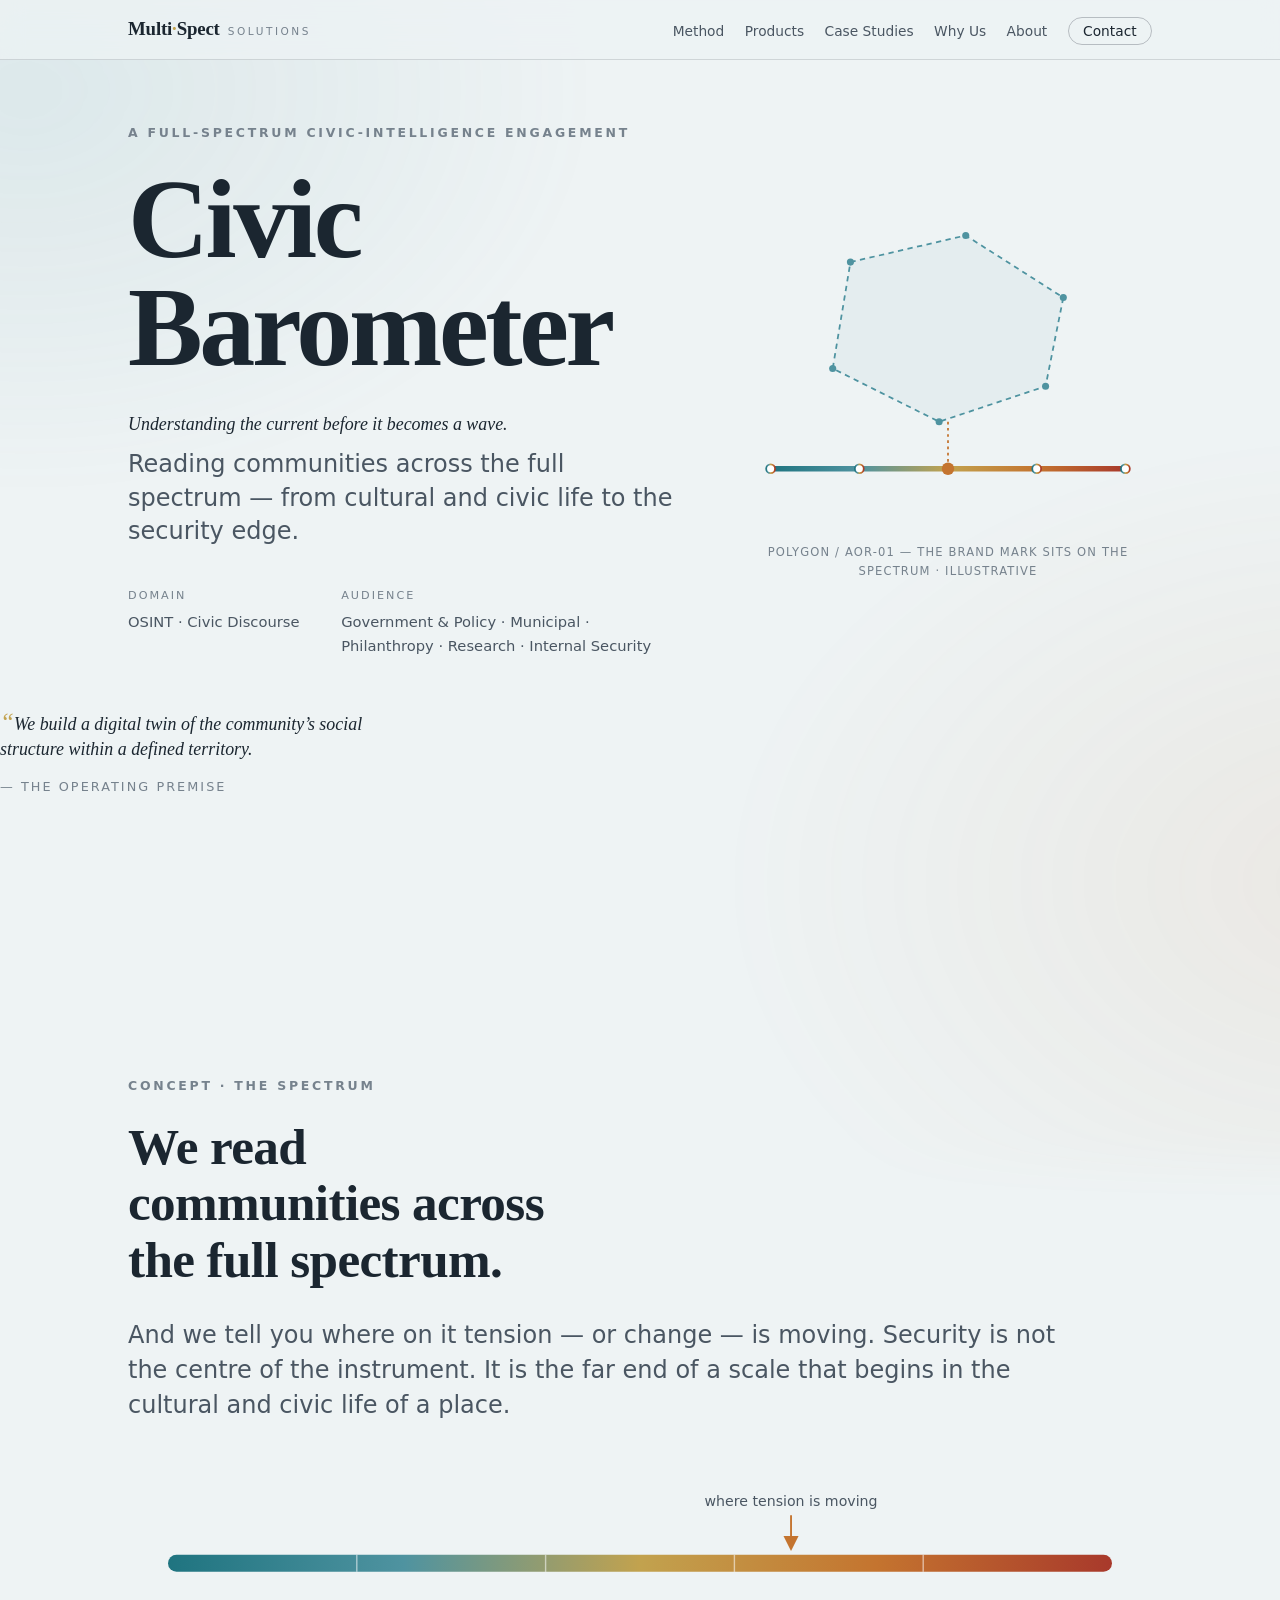
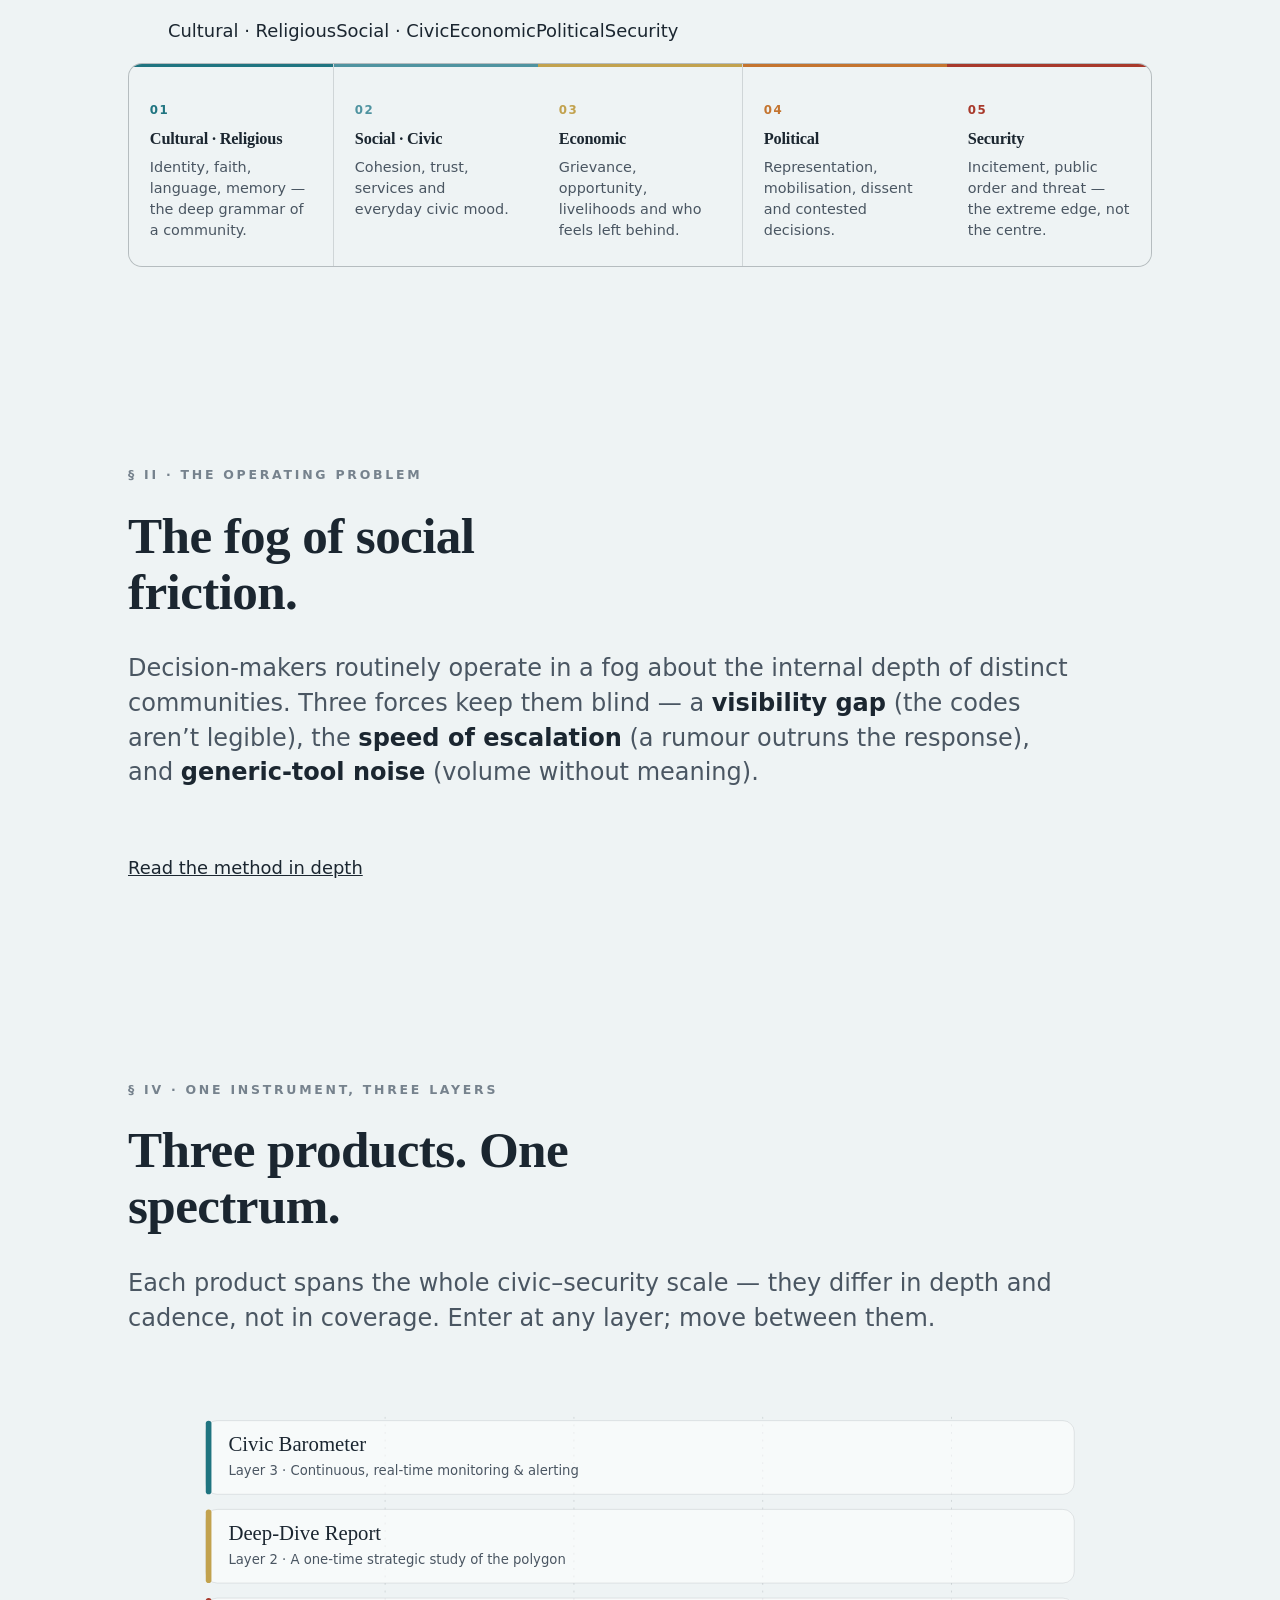
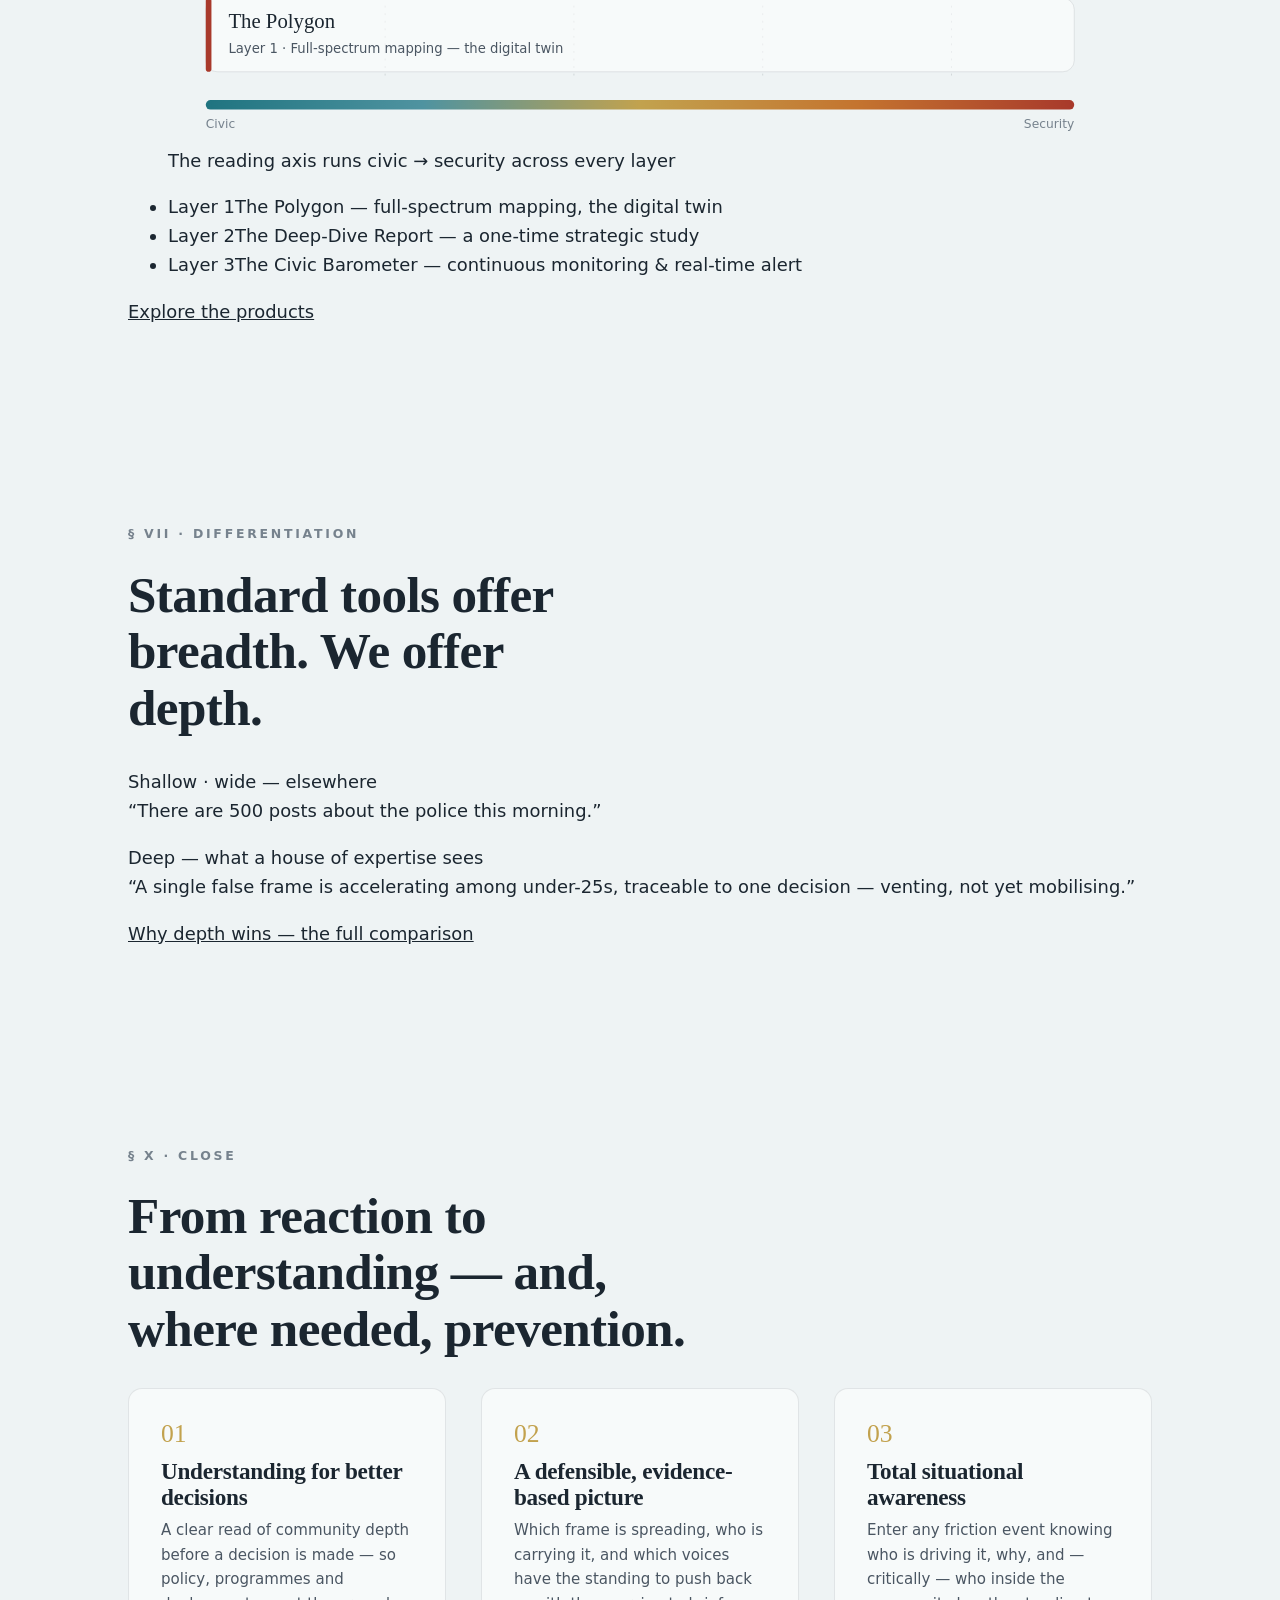
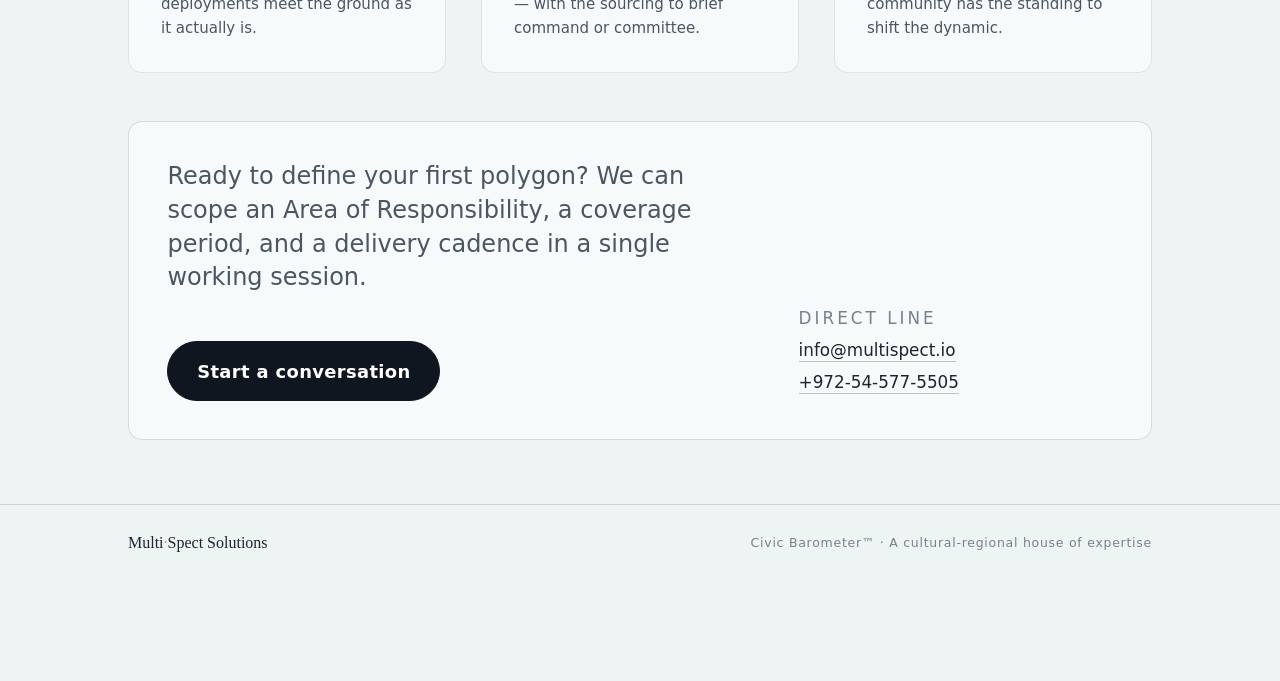
==== index.html @ 24d92ce5 "Landing page: lean narrative spine (~1/3 of content) Hero · Spectrum (with civic->security scale + t" ====
<!DOCTYPE html>
<html lang="en">
<head>
  <meta charset="UTF-8" />
  <meta name="viewport" content="width=device-width, initial-scale=1.0" />

  <!-- SEO / SOCIAL (homepage) -->
  <title>Civic Barometer — Multispect Solutions | A Cultural-Regional House of Expertise</title>
  <meta name="description" content="Multispect reads communities across the full spectrum — from cultural and civic life to the security edge — and tells you where tension or change is moving. A cultural-regional house of expertise, not a platform." />
  <link rel="canonical" href="https://taltunik.github.io/multispect/" />
  <meta property="og:type" content="website" />
  <meta property="og:title" content="Civic Barometer — Multispect Solutions" />
  <meta property="og:description" content="Understanding the current before it becomes a wave. Reading communities across the full spectrum, from cultural and civic life to the security edge." />
  <meta property="og:site_name" content="Multispect Solutions" />
  <meta property="og:url" content="https://taltunik.github.io/multispect/" />
  <meta property="og:image" content="assets/img/og-cover.jpg" />
  <meta name="twitter:card" content="summary_large_image" />

  <link rel="stylesheet" href="styles.css" />
</head>

<body data-page="home">
  <div id="bg-layer" aria-hidden="true"><div id="bg-gradient" aria-hidden="true"></div></div>
  <a class="skip-link" href="#hero">Skip to content</a>

  <!-- ===================== SHARED NAV ===================== -->
  <header class="nav" id="nav">
    <div class="nav__inner">
      <a class="nav__brand" href="index.html" aria-label="Multispect Solutions — home">
        <span class="nav__mark">Multi<span class="nav__mark-dot">·</span>Spect</span>
        <span class="nav__tag">Solutions</span>
      </a>
      <button class="nav__toggle" id="navToggle" aria-expanded="false" aria-controls="navMenu" aria-label="Open menu">
        <span></span><span></span><span></span>
      </button>
      <nav class="nav__menu" id="navMenu" aria-label="Primary">
        <ul>
          <li><a href="method.html" data-nav="method">Method</a></li>
          <li><a href="products.html" data-nav="products">Products</a></li>
          <li><a href="cases.html" data-nav="cases">Case Studies</a></li>
          <li><a href="why.html" data-nav="why">Why Us</a></li>
          <li><a href="about.html" data-nav="about">About</a></li>
          <li><a href="index.html#contact" class="nav__cta" data-nav="contact">Contact</a></li>
        </ul>
      </nav>
    </div>
  </header>

  <main>

    <!-- ===================== 1 · HERO ===================== -->
    <section id="hero" class="section section--hero theme-light" data-tone="hero">
      <div class="wrap hero">
        <div class="hero__copy">
          <p class="kicker" data-reveal>A Full-Spectrum Civic-Intelligence Engagement</p>
          <h1 class="hero__title" data-reveal>Civic Barometer</h1>
          <p class="hero__lede" data-reveal>Understanding the current before it becomes a wave.</p>
          <p class="hero__sub" data-reveal>Reading communities across the full spectrum — from cultural and civic life to the security edge.</p>
          <dl class="hero__meta" data-reveal>
            <div><dt>Domain</dt><dd>OSINT · Civic Discourse</dd></div>
            <div><dt>Audience</dt><dd>Government &amp; Policy · Municipal · Philanthropy · Research · Internal Security</dd></div>
          </dl>
        </div>

        <figure class="hero__motif" data-reveal aria-labelledby="motifcap">
          <svg viewBox="0 0 460 360" role="img" aria-label="A geofenced polygon outline resting on the civic-to-security spectrum" class="motif-svg">
            <defs>
              <linearGradient id="specGrad" x1="0" y1="0" x2="1" y2="0">
                <stop offset="0" stop-color="var(--spec-1)" /><stop offset="0.25" stop-color="var(--spec-2)" />
                <stop offset="0.5" stop-color="var(--spec-3)" /><stop offset="0.75" stop-color="var(--spec-4)" />
                <stop offset="1" stop-color="var(--spec-5)" />
              </linearGradient>
            </defs>
            <rect x="30" y="300" width="400" height="6" rx="3" fill="url(#specGrad)" />
            <g class="motif-nodes" fill="#fff" stroke="url(#specGrad)" stroke-width="2">
              <circle cx="30" cy="303" r="5" /><circle cx="130" cy="303" r="5" /><circle cx="230" cy="303" r="5" />
              <circle cx="330" cy="303" r="5" /><circle cx="430" cy="303" r="5" />
            </g>
            <polygon class="motif-poly" points="120,70 250,40 360,110 340,210 220,250 100,190" fill="none" stroke="var(--spec-2)" stroke-width="2" stroke-linejoin="round" />
            <polygon points="120,70 250,40 360,110 340,210 220,250 100,190" fill="var(--spec-2)" opacity="0.06" />
            <g fill="var(--spec-2)">
              <circle cx="120" cy="70" r="4" /><circle cx="250" cy="40" r="4" /><circle cx="360" cy="110" r="4" />
              <circle cx="340" cy="210" r="4" /><circle cx="220" cy="250" r="4" /><circle cx="100" cy="190" r="4" />
            </g>
            <line x1="230" y1="250" x2="230" y2="300" stroke="var(--spec-4)" stroke-width="2" stroke-dasharray="3 4" />
            <circle cx="230" cy="303" r="7" fill="var(--spec-4)" />
          </svg>
          <figcaption id="motifcap">Polygon / AOR-01 — the brand mark sits on the spectrum · Illustrative</figcaption>
        </figure>
      </div>

      <p class="hero__premise" data-reveal>
        <span class="quote-glyph" aria-hidden="true">“</span>We build a digital twin of the community’s social structure within a defined territory.<span class="quote-attr">— The Operating Premise</span>
      </p>
      <div class="scroll-cue" aria-hidden="true" data-reveal><span>Scroll</span><i></i></div>
    </section>


    <!-- ===================== 2 · THE SPECTRUM ===================== -->
    <section id="spectrum" class="section theme-light" data-tone="spectrum">
      <div class="wrap">
        <p class="kicker" data-reveal>Concept · The Spectrum</p>
        <h2 class="section__title" data-reveal>We read communities across the full spectrum.</h2>
        <p class="section__lede" data-reveal>And we tell you where on it tension — or change — is moving. Security is not the centre of the instrument. It is the far end of a scale that begins in the cultural and civic life of a place.</p>

        <!-- GRAPHIC: civic→security gradient scale with a "where tension is moving" marker -->
        <figure class="graphic spectrum-scale" data-reveal>
          <svg viewBox="0 0 1000 130" role="img" aria-labelledby="scaleTitle">
            <title id="scaleTitle">The civic-to-security spectrum, with a marker showing where tension is currently moving</title>
            <defs>
              <linearGradient id="scaleGrad" x1="0" y1="0" x2="1" y2="0">
                <stop offset="0" stop-color="var(--spec-1)" /><stop offset="0.25" stop-color="var(--spec-2)" />
                <stop offset="0.5" stop-color="var(--spec-3)" /><stop offset="0.75" stop-color="var(--spec-4)" />
                <stop offset="1" stop-color="var(--spec-5)" />
              </linearGradient>
            </defs>
            <g transform="translate(660,0)">
              <text x="0" y="22" text-anchor="middle" font-size="15" fill="var(--text-soft)">where tension is moving</text>
              <line x1="0" y1="32" x2="0" y2="62" stroke="var(--spec-4)" stroke-width="2" />
              <polygon points="0,70 -8,54 8,54" fill="var(--spec-4)" />
            </g>
            <rect x="0" y="74" width="1000" height="18" rx="9" fill="url(#scaleGrad)" />
            <g stroke="#fff" stroke-opacity="0.55" stroke-width="1.5">
              <line x1="200" y1="74" x2="200" y2="92" /><line x1="400" y1="74" x2="400" y2="92" />
              <line x1="600" y1="74" x2="600" y2="92" /><line x1="800" y1="74" x2="800" y2="92" />
            </g>
          </svg>
          <div class="scale__labels" aria-hidden="true">
            <span>Cultural · Religious</span><span>Social · Civic</span><span>Economic</span><span>Political</span><span>Security</span>
          </div>
        </figure>

        <ol class="bands">
          <li class="band" data-reveal style="--band:var(--spec-1)"><span class="band__no">01</span><h3 class="band__name">Cultural · Religious</h3><p>Identity, faith, language, memory — the deep grammar of a community.</p></li>
          <li class="band" data-reveal style="--band:var(--spec-2)"><span class="band__no">02</span><h3 class="band__name">Social · Civic</h3><p>Cohesion, trust, services and everyday civic mood.</p></li>
          <li class="band" data-reveal style="--band:var(--spec-3)"><span class="band__no">03</span><h3 class="band__name">Economic</h3><p>Grievance, opportunity, livelihoods and who feels left behind.</p></li>
          <li class="band" data-reveal style="--band:var(--spec-4)"><span class="band__no">04</span><h3 class="band__name">Political</h3><p>Representation, mobilisation, dissent and contested decisions.</p></li>
          <li class="band" data-reveal style="--band:var(--spec-5)"><span class="band__no">05</span><h3 class="band__name">Security</h3><p>Incitement, public order and threat — the extreme edge, not the centre.</p></li>
        </ol>
      </div>
    </section>


    <!-- ===================== 3 · THE CHALLENGE (condensed) ===================== -->
    <section id="challenge-tease" class="section theme-light" data-tone="challenge-tease">
      <div class="wrap">
        <div class="tease__row">
          <p class="kicker" data-reveal>§ II · The Operating Problem</p>
        </div>
        <h2 class="section__title" data-reveal>The fog of social friction.</h2>
        <p class="section__lede" data-reveal>Decision-makers routinely operate in a fog about the internal depth of distinct communities. Three forces keep them blind — a <strong>visibility gap</strong> (the codes aren’t legible), the <strong>speed of escalation</strong> (a rumour outruns the response), and <strong>generic-tool noise</strong> (volume without meaning).</p>
        <a class="learn-more learn-more--block" href="method.html#challenge" data-reveal>Read the method in depth</a>
      </div>
    </section>


    <!-- ===================== 4 · THE STACK (at a glance) ===================== -->
    <section id="stack" class="section theme-light" data-tone="stack">
      <div class="wrap">
        <p class="kicker" data-reveal>§ IV · One Instrument, Three Layers</p>
        <h2 class="section__title" data-reveal>Three products. One spectrum.</h2>
        <p class="section__lede" data-reveal>Each product spans the whole civic–security scale — they differ in depth and cadence, not in coverage. Enter at any layer; move between them.</p>

        <!-- GRAPHIC: three-layer stack with the Civic→Security axis crossing all three -->
        <figure class="graphic" data-reveal>
          <svg viewBox="0 0 1000 360" role="img" aria-labelledby="stackTitle">
            <title id="stackTitle">Three product layers — Polygon foundation, Deep-Dive Report and Civic Barometer — each crossing the civic-to-security axis</title>
            <defs>
              <linearGradient id="axisGrad" x1="0" y1="0" x2="1" y2="0">
                <stop offset="0" stop-color="var(--spec-1)" /><stop offset="0.25" stop-color="var(--spec-2)" />
                <stop offset="0.5" stop-color="var(--spec-3)" /><stop offset="0.75" stop-color="var(--spec-4)" />
                <stop offset="1" stop-color="var(--spec-5)" />
              </linearGradient>
            </defs>
            <!-- axis gridlines crossing all three layers -->
            <g stroke="var(--line)" stroke-width="1" stroke-dasharray="2 6">
              <line x1="230" y1="20" x2="230" y2="300" /><line x1="430" y1="20" x2="430" y2="300" />
              <line x1="630" y1="20" x2="630" y2="300" /><line x1="830" y1="20" x2="830" y2="300" />
            </g>
            <!-- layers -->
            <g>
              <rect x="40" y="24" width="920" height="78" rx="12" fill="var(--card-bg)" stroke="var(--card-line)" />
              <rect x="40" y="24" width="6" height="78" rx="3" fill="var(--spec-1)" />
              <text x="64" y="56" font-size="22" font-family="var(--font-display)" fill="var(--text)">Civic Barometer</text>
              <text x="64" y="82" font-size="14" fill="var(--text-soft)">Layer 3 · Continuous, real-time monitoring &amp; alerting</text>
              <rect x="40" y="118" width="920" height="78" rx="12" fill="var(--card-bg)" stroke="var(--card-line)" />
              <rect x="40" y="118" width="6" height="78" rx="3" fill="var(--spec-3)" />
              <text x="64" y="150" font-size="22" font-family="var(--font-display)" fill="var(--text)">Deep-Dive Report</text>
              <text x="64" y="176" font-size="14" fill="var(--text-soft)">Layer 2 · A one-time strategic study of the polygon</text>
              <rect x="40" y="212" width="920" height="78" rx="12" fill="var(--card-bg)" stroke="var(--card-line)" />
              <rect x="40" y="212" width="6" height="78" rx="3" fill="var(--spec-5)" />
              <text x="64" y="244" font-size="22" font-family="var(--font-display)" fill="var(--text)">The Polygon</text>
              <text x="64" y="270" font-size="14" fill="var(--text-soft)">Layer 1 · Full-spectrum mapping — the digital twin</text>
            </g>
            <!-- axis -->
            <rect x="40" y="320" width="920" height="10" rx="5" fill="url(#axisGrad)" />
            <text x="40" y="350" font-size="13" fill="var(--text-faint)">Civic</text>
            <text x="960" y="350" font-size="13" text-anchor="end" fill="var(--text-faint)">Security</text>
          </svg>
          <figcaption>The reading axis runs civic → security across every layer</figcaption>
        </figure>

        <ul class="stacklist" data-reveal>
          <li style="--band:var(--spec-5)"><span class="sl__no">Layer 1</span><span class="sl__name">The Polygon — <span class="sl__desc">full-spectrum mapping, the digital twin</span></span></li>
          <li style="--band:var(--spec-3)"><span class="sl__no">Layer 2</span><span class="sl__name">The Deep-Dive Report — <span class="sl__desc">a one-time strategic study</span></span></li>
          <li style="--band:var(--spec-1)"><span class="sl__no">Layer 3</span><span class="sl__name">The Civic Barometer — <span class="sl__desc">continuous monitoring &amp; real-time alert</span></span></li>
        </ul>
        <a class="learn-more learn-more--block" href="products.html" data-reveal>Explore the products</a>
      </div>
    </section>


    <!-- ===================== 5 · WHY US (condensed) ===================== -->
    <section id="why-tease" class="section theme-light" data-tone="why-tease">
      <div class="wrap">
        <p class="kicker" data-reveal>§ VII · Differentiation</p>
        <h2 class="section__title" data-reveal>Standard tools offer breadth. We offer depth.</h2>
        <div class="contrast" data-reveal>
          <div class="contrast__card contrast__card--shallow">
            <span class="contrast__tag">Shallow · wide — elsewhere</span>
            <p>“There are 500 posts about the police this morning.”</p>
          </div>
          <div class="contrast__card contrast__card--deep">
            <span class="contrast__tag">Deep — what a house of expertise sees</span>
            <p>“A single false frame is accelerating among under-25s, traceable to one decision — venting, not yet mobilising.”</p>
          </div>
        </div>
        <a class="learn-more learn-more--block" href="why.html" data-reveal>Why depth wins — the full comparison</a>
      </div>
    </section>


    <!-- ===================== 6 · CLOSE / CONTACT ===================== -->
    <section id="contact" class="section section--close theme-light" data-tone="contact">
      <div class="wrap">
        <p class="kicker" data-reveal>§ X · Close</p>
        <h2 class="section__title" data-reveal>From reaction to understanding — and, where needed, prevention.</h2>

        <div class="cols cols--3 benefits">
          <article class="benefit" data-reveal><span class="benefit__no">01</span><h3>Understanding for better decisions</h3><p>A clear read of community depth before a decision is made — so policy, programmes and deployments meet the ground as it actually is.</p></article>
          <article class="benefit" data-reveal><span class="benefit__no">02</span><h3>A defensible, evidence-based picture</h3><p>Which frame is spreading, who is carrying it, and which voices have the standing to push back — with the sourcing to brief command or committee.</p></article>
          <article class="benefit" data-reveal><span class="benefit__no">03</span><h3>Total situational awareness</h3><p>Enter any friction event knowing who is driving it, why, and — critically — who inside the community has the standing to shift the dynamic.</p></article>
        </div>

        <div class="contact" data-reveal>
          <div class="contact__copy">
            <p class="contact__lede">Ready to define your first polygon? We can scope an Area of Responsibility, a coverage period, and a delivery cadence in a single working session.</p>
            <a class="btn" href="mailto:info@multispect.io?subject=Scoping%20a%20first%20polygon">Start a conversation</a>
          </div>
          <address class="contact__details">
            <p class="contact__label">Direct line</p>
            <p><a href="mailto:info@multispect.io">info@multispect.io</a></p>
            <p><a href="tel:+972545775505">+972-54-577-5505</a></p>
          </address>
        </div>
      </div>

      <footer class="footer">
        <div class="wrap footer__inner">
          <span class="footer__brand">Multi<span class="nav__mark-dot">·</span>Spect Solutions</span>
          <span class="footer__note">Civic Barometer™ · A cultural-regional house of expertise</span>
        </div>
      </footer>
    </section>

  </main>
  <script src="main.js" defer></script>
</body>
</html>
---- styles.css ----
/* =================================================================
   MULTISPECT · CIVIC BAROMETER — styles.css
   A single-page, editorial "house of expertise" site.

   CONTENTS
     0.  Self-hosted fonts (commented; see README)
     1.  Design tokens  — :root  ← retune the palette here
     2.  Reset & base
     3.  Layout primitives (wrap, section, kicker, titles)
     4.  Dynamic background layer
     5.  Sticky nav / TOC
     6.  Spectrum bar component (recurring divider / marker)
     7.  Hero
     8.  Generic blocks: bands, cards, cols, strata
     9.  Section-specific: quote, depth, stack, polygon, deepdive,
         barometer, altitudes, platform-compare, why, cases,
         pillars, principles, contact, footer
     10. Theme: light vs dark sections
     11. Scroll-reveal animation
     12. Responsive
     13. prefers-reduced-motion
   ================================================================= */

/* -----------------------------------------------------------------
   0 · SELF-HOSTED FONTS
   Default uses a refined system stack (zero network deps, renders
   everywhere). To self-host, drop woff2 files in assets/fonts/ and
   uncomment — see README "Fonts".
----------------------------------------------------------------- */
/*
@font-face{font-family:"Display";src:url("assets/fonts/spectral-600.woff2") format("woff2");font-weight:600;font-display:swap;}
@font-face{font-family:"Display";src:url("assets/fonts/spectral-400.woff2") format("woff2");font-weight:400;font-display:swap;}
@font-face{font-family:"Body";src:url("assets/fonts/inter-variable.woff2") format("woff2");font-weight:300 700;font-display:swap;}
*/

/* -----------------------------------------------------------------
   1 · DESIGN TOKENS  — retune the whole site from here
----------------------------------------------------------------- */
:root{
  /* —— Type families —— */
  --font-display: "Display", "Spectral", "Iowan Old Style", "Palatino Linotype", Palatino, Georgia, "Times New Roman", serif;
  --font-body: "Body", "Inter", system-ui, -apple-system, "Segoe UI", Roboto, Helvetica, Arial, sans-serif;

  /* —— THE SPECTRUM (cool civic → warm security) ——
     One conceptual link to the deck: a cool→warm progression.
     These are the only "brand" hues; everything else is neutral. */
  --spec-1: #1f7480;  /* Cultural · Religious — deep teal (coolest) */
  --spec-2: #4f93a0;  /* Social · Civic       — aqua             */
  --spec-3: #c2a24e;  /* Economic             — muted gold (pivot)*/
  --spec-4: #c4742f;  /* Political            — amber            */
  --spec-5: #a8392b;  /* Security             — ember (warm edge)*/
  --spectrum: linear-gradient(90deg,
              var(--spec-1) 0%, var(--spec-2) 25%, var(--spec-3) 50%,
              var(--spec-4) 75%, var(--spec-5) 100%);

  /* —— Civic accent (cool) & signal accent (warm) —— */
  --civic: var(--spec-1);
  --signal: var(--spec-5);

  /* —— Neutral ink scale —— */
  --ink-900:#0f1620;  --ink-800:#16202c;  --ink-700:#1f2c3a;
  --ink-500:#46545f;  --ink-300:#7d8892;  --ink-100:#c8cfd4;

  /* —— Paper (light theme surfaces) —— */
  --paper:#f4f2ec;          /* warm parchment   */
  --paper-cool:#eef3f4;     /* cool civic paper */

  /* —— Semantic, light theme (default) —— */
  --bg:           var(--paper-cool);
  --text:         #1b2630;
  --text-soft:    #4a5662;
  --text-faint:   #76828d;
  --line:         rgba(27,38,48,.14);
  --line-strong:  rgba(27,38,48,.26);
  --card-bg:      rgba(255,255,255,.55);
  --card-line:    rgba(27,38,48,.10);

  /* —— Layout —— */
  --maxw: 1120px;
  --maxw-narrow: 760px;
  --gut: clamp(1.1rem, 4vw, 3rem);
  --nav-h: 60px;
  --sec-pad: clamp(4.5rem, 11vh, 9rem);
  --radius: 14px;
  --radius-sm: 9px;

  /* —— Fluid type scale —— */
  --fs-kicker: .78rem;
  --fs-body: clamp(1rem, .96rem + .25vw, 1.12rem);
  --fs-lede: clamp(1.18rem, 1.05rem + .7vw, 1.5rem);
  --fs-h3: clamp(1.18rem, 1.05rem + .6vw, 1.45rem);
  --fs-h2: clamp(1.9rem, 1.4rem + 2.4vw, 3.2rem);
  --fs-h1: clamp(3rem, 2rem + 7vw, 7rem);

  --ease: cubic-bezier(.22,.61,.36,1);
}

/* Dark-theme token overrides — applied per-section via .theme-dark */
.theme-dark{
  --text:        #eef1f3;
  --text-soft:   #b7c0c7;
  --text-faint:  #8b97a0;
  --line:        rgba(255,255,255,.16);
  --line-strong: rgba(255,255,255,.3);
  --card-bg:     rgba(255,255,255,.05);
  --card-line:   rgba(255,255,255,.12);
}

/* -----------------------------------------------------------------
   2 · RESET & BASE
----------------------------------------------------------------- */
*,*::before,*::after{box-sizing:border-box;}
html{scroll-behavior:smooth;scroll-padding-top:var(--nav-h);-webkit-text-size-adjust:100%;}
body{
  margin:0;font-family:var(--font-body);font-size:var(--fs-body);
  line-height:1.62;color:var(--text);background:var(--bg);
  -webkit-font-smoothing:antialiased;text-rendering:optimizeLegibility;
  overflow-x:hidden;
}
h1,h2,h3,h4{font-family:var(--font-display);font-weight:600;line-height:1.1;margin:0;letter-spacing:-.012em;}
p{margin:0 0 1em;}
a{color:inherit;}
img{max-width:100%;display:block;}
::selection{background:var(--spec-3);color:#1b2630;}
:focus-visible{outline:2.5px solid var(--spec-4);outline-offset:3px;border-radius:3px;}

.skip-link{position:fixed;left:-999px;top:0;z-index:200;background:var(--ink-900);color:#fff;padding:.7rem 1rem;border-radius:0 0 8px 0;}
.skip-link:focus{left:0;}

/* -----------------------------------------------------------------
   3 · LAYOUT PRIMITIVES
----------------------------------------------------------------- */
.wrap{width:100%;max-width:var(--maxw);margin-inline:auto;padding-inline:var(--gut);}
.wrap--narrow{max-width:var(--maxw-narrow);}

.section{position:relative;padding-block:var(--sec-pad);z-index:1;}

.kicker{
  font-size:var(--fs-kicker);font-weight:600;letter-spacing:.22em;text-transform:uppercase;
  color:var(--text-faint);margin:0 0 1.4rem;
}
.kicker--center{text-align:center;}

.section__title{font-size:var(--fs-h2);max-width:18ch;margin-bottom:.6em;}
.section__lede{font-size:var(--fs-lede);color:var(--text-soft);max-width:62ch;line-height:1.45;margin-bottom:2.6em;}
.section__close{font-size:var(--fs-lede);max-width:60ch;margin-top:2.4rem;color:var(--text-soft);}
.eyebrow{font-size:.82rem;font-weight:600;letter-spacing:.14em;text-transform:uppercase;color:var(--text-faint);margin:0 0 1rem;}
.eyebrow--center{text-align:center;}
.accent{color:var(--civic);}
strong{font-weight:600;color:var(--text);}

/* -----------------------------------------------------------------
   4 · DYNAMIC BACKGROUND LAYER
   A fixed layer whose colour main.js shifts as sections enter view,
   so the palette "travels the spectrum" down the page.
----------------------------------------------------------------- */
#bg-layer{
  position:fixed;inset:0;z-index:-2;
  background:var(--paper-cool);
  transition:background-color 1.1s var(--ease);
  will-change:background-color;
}
/* slow living gradient drifting over the base colour (very low opacity) */
#bg-gradient{
  position:absolute;inset:-30%;z-index:-1;opacity:.5;
  background:
    radial-gradient(40% 40% at 20% 25%, color-mix(in srgb, var(--spec-2) 22%, transparent), transparent 70%),
    radial-gradient(45% 45% at 85% 80%, color-mix(in srgb, var(--spec-4) 16%, transparent), transparent 70%);
  filter:blur(20px);
  animation:drift 34s ease-in-out infinite alternate;
  will-change:transform;
}
@keyframes drift{
  0%{transform:translate3d(0,0,0) scale(1);}
  100%{transform:translate3d(3%,-2%,0) scale(1.08);}
}

/* -----------------------------------------------------------------
   5 · STICKY NAV / TABLE OF CONTENTS
----------------------------------------------------------------- */
.nav{position:sticky;top:0;z-index:100;height:var(--nav-h);
  backdrop-filter:saturate(140%) blur(12px);
  background:color-mix(in srgb, var(--bg) 78%, transparent);
  border-bottom:1px solid var(--line);
  transition:background-color .4s var(--ease),border-color .4s var(--ease);
}
.nav__inner{max-width:var(--maxw);margin-inline:auto;height:100%;padding-inline:var(--gut);
  display:flex;align-items:center;justify-content:space-between;gap:1rem;}
.nav__brand{display:flex;align-items:baseline;gap:.5rem;text-decoration:none;color:var(--text);}
.nav__mark{font-family:var(--font-display);font-weight:600;font-size:1.18rem;letter-spacing:-.01em;}
.nav__mark-dot{color:var(--spec-3);}
.nav__tag{font-size:.66rem;letter-spacing:.24em;text-transform:uppercase;color:var(--text-faint);}

.nav__menu ul{list-style:none;display:flex;gap:clamp(.7rem,1.6vw,1.5rem);margin:0;padding:0;}
.nav__menu a{position:relative;text-decoration:none;color:var(--text-soft);font-size:.86rem;font-weight:500;
  padding:.3rem 0;transition:color .25s;white-space:nowrap;}
.nav__menu a::after{content:"";position:absolute;left:0;right:100%;bottom:-2px;height:2px;
  background:var(--spec-4);transition:right .3s var(--ease);}
.nav__menu a:hover{color:var(--text);}
.nav__menu a.is-active{color:var(--text);}
.nav__menu a.is-active::after{right:0;}
.nav__cta{color:var(--text)!important;border:1px solid var(--line-strong);border-radius:50px;padding:.3rem .9rem!important;}
.nav__cta::after{display:none;}
.nav__cta:hover{border-color:var(--spec-4);}

.nav__toggle{display:none;flex-direction:column;justify-content:center;gap:5px;width:42px;height:42px;
  background:none;border:0;cursor:pointer;padding:8px;}
.nav__toggle span{display:block;height:2px;width:100%;background:var(--text);border-radius:2px;transition:transform .3s var(--ease),opacity .3s;}
.nav__toggle[aria-expanded="true"] span:nth-child(1){transform:translateY(7px) rotate(45deg);}
.nav__toggle[aria-expanded="true"] span:nth-child(2){opacity:0;}
.nav__toggle[aria-expanded="true"] span:nth-child(3){transform:translateY(-7px) rotate(-45deg);}

/* -----------------------------------------------------------------
   6 · SPECTRUM BAR COMPONENT
----------------------------------------------------------------- */
.spectrum-bar{position:relative;margin:2.5rem 0;}
.spectrum-bar__track{height:8px;border-radius:50px;background:var(--spectrum);
  box-shadow:0 1px 8px color-mix(in srgb, var(--spec-4) 25%, transparent);}
.spectrum-bar__nodes{position:absolute;inset:0;display:flex;justify-content:space-between;align-items:center;}
.spectrum-bar__nodes span{width:14px;height:14px;border-radius:50%;background:var(--bg);
  border:3px solid; border-color:var(--spec-1);}
.spectrum-bar__nodes span:nth-child(2){border-color:var(--spec-2);}
.spectrum-bar__nodes span:nth-child(3){border-color:var(--spec-3);}
.spectrum-bar__nodes span:nth-child(4){border-color:var(--spec-4);}
.spectrum-bar__nodes span:nth-child(5){border-color:var(--spec-5);}
.spectrum-bar__caption{font-size:.78rem;letter-spacing:.14em;text-transform:uppercase;color:var(--text-faint);
  text-align:center;margin:.9rem 0 0;}
.spectrum-bar--labelled{margin-top:2.4rem;}

/* mini bar w/ position marker (case studies) */
.spectrum-bar--mini{width:clamp(120px,28vw,200px);margin:0;}
.spectrum-bar--mini .spectrum-bar__track{height:5px;}
.spectrum-bar__marker{position:absolute;top:50%;left:calc(var(--pos,.5)*100%);
  width:15px;height:15px;border-radius:50%;background:#fff;border:3px solid var(--spec-4);
  transform:translate(-50%,-50%);box-shadow:0 2px 6px rgba(0,0,0,.4);}

/* -----------------------------------------------------------------
   7 · HERO
----------------------------------------------------------------- */
.section--hero{padding-top:clamp(3rem,7vh,5rem);min-height:calc(100vh - var(--nav-h));
  display:flex;flex-direction:column;justify-content:center;}
.hero{display:grid;grid-template-columns:1.15fr .85fr;gap:clamp(2rem,5vw,4rem);align-items:center;}
.hero__title{font-size:var(--fs-h1);line-height:.96;margin:.1em 0 .3em;letter-spacing:-.03em;}
.hero__lede{font-size:clamp(1.3rem,1rem+1.6vw,2.1rem);font-family:var(--font-display);font-weight:400;
  font-style:italic;color:var(--text);margin-bottom:.7em;line-height:1.2;}
.hero__sub{font-size:var(--fs-lede);color:var(--text-soft);max-width:46ch;line-height:1.4;}
.hero__meta{display:flex;flex-wrap:wrap;gap:1.6rem 2.6rem;margin:2.4rem 0 0;}
.hero__meta dt{font-size:.7rem;letter-spacing:.18em;text-transform:uppercase;color:var(--text-faint);margin-bottom:.3rem;}
.hero__meta dd{margin:0;font-size:.92rem;color:var(--text-soft);max-width:34ch;}

.hero__motif{margin:0;}
.motif-svg{width:100%;height:auto;overflow:visible;}
.motif-poly{stroke-dasharray:6 5;}
.hero__motif figcaption{font-size:.72rem;letter-spacing:.1em;text-transform:uppercase;color:var(--text-faint);
  text-align:center;margin-top:1rem;}

.hero__premise{font-family:var(--font-display);font-size:clamp(1.15rem,.95rem+1vw,1.7rem);font-style:italic;
  max-width:48ch;margin:clamp(2.5rem,6vh,5rem) 0 0;color:var(--text);line-height:1.4;position:relative;}
.quote-glyph{color:var(--spec-3);font-size:1.4em;line-height:0;}
.quote-attr{display:block;font-style:normal;font-family:var(--font-body);font-size:.8rem;letter-spacing:.16em;
  text-transform:uppercase;color:var(--text-faint);margin-top:1rem;}

.scroll-cue{display:flex;align-items:center;gap:.7rem;margin-top:3rem;color:var(--text-faint);
  font-size:.72rem;letter-spacing:.22em;text-transform:uppercase;}
.scroll-cue i{width:1px;height:34px;background:linear-gradient(var(--text-faint),transparent);position:relative;overflow:hidden;}
.scroll-cue i::after{content:"";position:absolute;top:0;left:0;width:100%;height:10px;background:var(--spec-4);
  animation:cue 2s var(--ease) infinite;}
@keyframes cue{0%{transform:translateY(-12px);}60%,100%{transform:translateY(40px);}}

/* -----------------------------------------------------------------
   8 · GENERIC BLOCKS
----------------------------------------------------------------- */
.cols{display:grid;gap:clamp(1.2rem,3vw,2.2rem);}
.cols--2{grid-template-columns:repeat(2,1fr);}
.cols--3{grid-template-columns:repeat(3,1fr);}
.cols--4{grid-template-columns:repeat(4,1fr);}

/* spectrum bands list */
.bands{list-style:none;margin:0;padding:0;display:grid;grid-template-columns:repeat(5,1fr);gap:1px;
  background:var(--line);border:1px solid var(--line);border-radius:var(--radius);overflow:hidden;}
.band{background:var(--bg);padding:1.6rem 1.3rem;position:relative;border-top:3px solid var(--band);}
.band__no{font-size:.74rem;letter-spacing:.12em;color:var(--band);font-weight:600;}
.band__name{font-size:1.02rem;margin:.5rem 0 .6rem;}
.band p{font-size:.9rem;color:var(--text-soft);margin:0;line-height:1.45;}

/* cards */
.card{background:var(--card-bg);border:1px solid var(--card-line);border-radius:var(--radius);
  padding:clamp(1.4rem,2.4vw,2rem);backdrop-filter:blur(4px);}
.card__no{font-family:var(--font-display);font-size:2.1rem;color:var(--spec-3);display:block;line-height:1;margin-bottom:.7rem;}
.card__label{font-size:.74rem;letter-spacing:.16em;text-transform:uppercase;color:var(--text-faint);margin:0 0 .5rem;}
.card h3{font-size:var(--fs-h3);margin-bottom:.5rem;}
.card p{font-size:.94rem;color:var(--text-soft);margin:0;}
.card--tinted{border-top:3px solid var(--band);}

/* strata (surface→current→deep) */
.strata{margin-top:3rem;display:flex;flex-direction:column;gap:6px;}
.strata__layer{display:flex;align-items:baseline;justify-content:space-between;gap:1rem;
  padding:1rem 1.4rem;border-radius:var(--radius-sm);color:#fff;}
.strata__layer span{font-family:var(--font-display);font-size:1.1rem;}
.strata__layer em{font-style:normal;font-size:.84rem;letter-spacing:.04em;opacity:.85;}
.strata__layer--1{background:color-mix(in srgb,var(--spec-2) 78%, #fff);margin-inline:0 18%;}
.strata__layer--2{background:color-mix(in srgb,var(--spec-3) 80%, #6a5418);margin-inline:6% 9%;}
.strata__layer--3{background:color-mix(in srgb,var(--spec-5) 86%, #3a160f);margin-inline:12% 0;}

/* stat */
.stat__num{font-family:var(--font-display);font-size:clamp(2.6rem,2rem+4vw,5rem);line-height:.9;color:var(--spec-4);display:block;}
.stat__cap{font-size:.96rem;color:var(--text-soft);margin-top:1rem;max-width:40ch;}

/* -----------------------------------------------------------------
   9 · SECTION-SPECIFIC
----------------------------------------------------------------- */

/* — Quote interstitial — */
.section--quote{text-align:center;}
.pull{margin:0 auto;max-width:24ch;}
.pull p{font-family:var(--font-display);font-weight:600;font-size:clamp(1.8rem,1.2rem+3.4vw,3.4rem);
  line-height:1.15;margin:0 0 1.2rem;letter-spacing:-.02em;}
.pull cite{font-style:normal;font-size:.86rem;letter-spacing:.14em;text-transform:uppercase;color:var(--text-faint);}
.pull cite span{color:var(--text-soft);}
.gap{margin:3.5rem auto 0;max-width:520px;}
.gap__chart{position:relative;height:150px;border-left:1px solid var(--line);border-bottom:1px solid var(--line);}
.gap__line{position:absolute;left:0;right:0;height:2px;border-radius:2px;}
.gap__line span{position:absolute;right:0;top:-1.4em;font-size:.72rem;letter-spacing:.1em;text-transform:uppercase;}
.gap__line--conf{top:18%;background:var(--spec-4);transform-origin:left;}
.gap__line--conf{background:linear-gradient(90deg,var(--spec-4),var(--spec-5));}
.gap__line--conf span{color:var(--spec-4);}
.gap__line--know{bottom:14%;top:auto;background:var(--spec-2);}
.gap__line--know span{color:var(--spec-2);}
.gap__blind{position:absolute;left:55%;right:0;top:18%;bottom:14%;
  background:repeating-linear-gradient(45deg,transparent,transparent 6px,color-mix(in srgb,var(--spec-5) 22%,transparent) 6px,color-mix(in srgb,var(--spec-5) 22%,transparent) 12px);}
.gap__blind span{position:absolute;left:50%;top:50%;transform:translate(-50%,-50%);white-space:nowrap;
  font-size:.7rem;letter-spacing:.16em;text-transform:uppercase;color:var(--signal);font-weight:600;}
.quote-foot{font-size:var(--fs-lede);color:var(--text-soft);max-width:54ch;margin:3rem auto 0;line-height:1.45;}

/* — Depth dimensions — */
.depth-list{list-style:none;margin:0;padding:0;display:flex;flex-direction:column;gap:8px;}
.depth-item{display:flex;align-items:flex-start;gap:1.2rem;padding:1.3rem 1.6rem;border-radius:var(--radius-sm);
  /* progressively deeper toward the bottom of the list */
  background:color-mix(in srgb, var(--spec-2) calc(8% + var(--depth)*12%), var(--bg));
  margin-inline:calc(var(--depth)*2.2%) 0;border:1px solid var(--card-line);}
.depth-item__no{font-family:var(--font-display);font-size:1.3rem;color:var(--spec-3);min-width:2ch;}
.depth-item h3{font-size:1.08rem;margin-bottom:.2rem;}
.depth-item p{margin:0;font-size:.92rem;color:var(--text-soft);}
.depth-scale{display:flex;justify-content:space-between;margin-top:1rem;font-size:.72rem;
  letter-spacing:.14em;text-transform:uppercase;color:var(--text-faint);}

/* — Stack — */
.stack{display:flex;flex-direction:column;gap:10px;}
.stack__layer{position:relative;border:1px solid var(--card-line);border-radius:var(--radius);
  padding:clamp(1.3rem,2.5vw,1.9rem) clamp(1.3rem,2.5vw,2rem);background:var(--card-bg);
  border-left:5px solid var(--band);overflow:hidden;}
.stack__layer::after{content:"";position:absolute;inset:0;background:var(--band);opacity:.05;pointer-events:none;}
.stack__meta{display:flex;justify-content:space-between;gap:1rem;margin-bottom:.4rem;}
.stack__tier{font-size:.74rem;letter-spacing:.14em;text-transform:uppercase;color:var(--band);font-weight:600;}
.stack__cadence{font-size:.74rem;letter-spacing:.1em;text-transform:uppercase;color:var(--text-faint);}
.stack__layer h3{font-size:var(--fs-h3);margin-bottom:.2rem;}
.stack__layer p{margin:0;color:var(--text-soft);font-size:.96rem;}
.stack__layer em{font-style:italic;color:var(--text-faint);}

/* — Polygon twin graphic — */
.twin{margin:3rem 0 0;text-align:center;}
.twin svg{width:100%;max-width:560px;height:auto;}
.twin figcaption{font-size:.74rem;letter-spacing:.12em;text-transform:uppercase;color:var(--text-faint);margin-top:.8rem;}

/* — Deep-dive studies — */
.studies{margin-top:1.4rem;}
.study{border:1px solid var(--card-line);border-radius:var(--radius);padding:clamp(1.3rem,2.4vw,1.9rem);
  border-top:3px solid var(--band);background:var(--card-bg);}
.study__tag{font-size:.72rem;letter-spacing:.14em;text-transform:uppercase;color:var(--band);font-weight:600;}
.study h3{font-size:1.16rem;margin:.6rem 0 .4rem;}
.study p{margin:0;color:var(--text-soft);font-size:.94rem;}

/* — Barometer signals + series — */
.signals{list-style:none;margin:0 0 .8rem;padding:0;display:flex;flex-wrap:wrap;gap:.6rem;}
.signals li{font-size:.84rem;letter-spacing:.04em;padding:.4rem 1rem;border-radius:50px;
  border:1px solid var(--line-strong);color:var(--text-soft);}
.signals__sum{font-size:.96rem;color:var(--text-soft);margin:0 0 2.5rem;}
.series{margin:0;}
.series svg{width:100%;height:auto;border-radius:var(--radius);background:rgba(255,255,255,.03);border:1px solid var(--card-line);}
.series__cap{display:flex;flex-wrap:wrap;gap:.6rem 1.4rem;justify-content:space-between;align-items:center;
  margin-top:.9rem;font-size:.76rem;letter-spacing:.1em;text-transform:uppercase;color:var(--text-faint);}
.series__legend{display:flex;align-items:center;gap:.5rem;}
.dot{width:10px;height:10px;border-radius:50%;display:inline-block;margin-left:.6rem;}
.dot--base{background:var(--spec-2);}
.dot--alert{background:var(--spec-5);}

/* — Altitudes — */
.altitudes{display:grid;gap:12px;}
.altitude{border:1px solid var(--card-line);border-radius:var(--radius);padding:clamp(1.4rem,2.6vw,2rem);
  background:var(--card-bg);display:grid;grid-template-columns:auto 1fr;gap:.2rem 1.6rem;align-items:start;}
.altitude__level{font-family:var(--font-display);font-size:1rem;color:var(--spec-4);grid-row:1/4;
  writing-mode:vertical-rl;transform:rotate(180deg);letter-spacing:.1em;align-self:stretch;
  padding-right:1.2rem;border-right:1px solid var(--line);}
.altitude h3{font-size:var(--fs-h3);grid-column:2;}
.altitude__for{grid-column:2;font-size:.82rem;letter-spacing:.08em;text-transform:uppercase;color:var(--text-faint);margin:.1rem 0 .7rem;}
.altitude>p:not(.altitude__for):not(.altitude__note){grid-column:2;margin:0 0 .7rem;color:var(--text-soft);font-size:.96rem;}
.altitude__note{grid-column:2;font-family:var(--font-display);font-style:italic;color:var(--text);margin:0;}

/* — Platform vs expertise — */
.morning{margin:0 0 2.6rem;border:1px solid var(--card-line);border-radius:var(--radius);overflow:hidden;}
.morning__label{font-size:.74rem;letter-spacing:.16em;text-transform:uppercase;color:var(--text-faint);
  margin:0;padding:.9rem 1.4rem;border-bottom:1px solid var(--card-line);}
.morning__pair{display:grid;grid-template-columns:1fr 1fr;}
.morning__pair blockquote{margin:0;padding:1.6rem 1.6rem;font-family:var(--font-display);font-size:1.12rem;line-height:1.35;}
.morning__shallow{color:var(--text-faint);border-right:1px solid var(--card-line);background:color-mix(in srgb,var(--ink-500) 6%,transparent);}
.morning__deep{color:var(--text);border-left:3px solid var(--civic);}

.compare{border:1px solid var(--line);border-radius:var(--radius);overflow:hidden;}
.compare__head{display:grid;grid-template-columns:1fr 1fr;}
.compare__col{padding:1.1rem 1.4rem;font-size:.82rem;font-weight:600;letter-spacing:.04em;}
.compare__col--cold{background:color-mix(in srgb,var(--ink-500) 12%,transparent);color:var(--text-soft);}
.compare__col--warm{background:color-mix(in srgb,var(--civic) 14%,transparent);color:var(--text);}
.compare__rows{margin:0;}
.compare__row{display:grid;grid-template-columns:1fr 1fr;border-top:1px solid var(--line);position:relative;}
.compare__row dt{grid-column:1/-1;font-size:.7rem;letter-spacing:.16em;text-transform:uppercase;color:var(--text-faint);
  padding:.9rem 1.4rem .2rem;}
.compare__row dd{margin:0;padding:.2rem 1.4rem 1rem;font-size:.92rem;}
.compare__row dd.cold{color:var(--text-faint);}
.compare__row dd.warm{color:var(--text);border-left:1px solid var(--line);}
.closing-tbd{margin:2rem 0 0;min-height:3.2rem;border:1px dashed var(--line-strong);border-radius:var(--radius-sm);
  display:flex;align-items:center;justify-content:center;}
.closing-tbd::before{content:attr(data-placeholder);font-size:.74rem;letter-spacing:.18em;text-transform:uppercase;color:var(--text-faint);}

/* — Why / worked examples — */
.worked{margin-bottom:1rem;}
.worked--single{display:block;margin-bottom:2.6rem;}
.worked__item{border:1px solid var(--card-line);border-radius:var(--radius);padding:1.4rem 1.6rem;background:var(--card-bg);}
.worked__tag{font-size:.72rem;letter-spacing:.14em;text-transform:uppercase;color:var(--text-faint);display:block;margin-bottom:.6rem;}
.worked__item p{margin:0;font-family:var(--font-display);font-size:1.1rem;line-height:1.35;}
.worked__shallow{color:var(--text-faint);}
.worked__item--civic{border-left:3px solid var(--civic);}
.worked__item--security{border-left:3px solid var(--signal);}
.worked__item--security strong{color:var(--signal);}
.diffs{margin-top:.6rem;}

/* — Case studies — */
.case{border-top:1px solid var(--line);padding-top:clamp(2rem,4vw,3.2rem);margin-top:clamp(2rem,4vw,3.2rem);}
.case:first-of-type{border-top:0;margin-top:1rem;}
.case__head{display:flex;flex-wrap:wrap;gap:1rem;justify-content:space-between;align-items:center;margin-bottom:1.2rem;}
.case__country{font-family:var(--font-display);font-size:1.1rem;color:var(--text);margin-right:1rem;}
.case__meta{font-size:.76rem;letter-spacing:.14em;text-transform:uppercase;color:var(--text-faint);}
.case__title{font-size:clamp(1.6rem,1.2rem+1.8vw,2.4rem);margin-bottom:.4rem;}
.case__sub{font-size:var(--fs-lede);color:var(--text-soft);max-width:60ch;margin-bottom:1.6rem;}
.case__cols{display:grid;grid-template-columns:1fr 1fr;gap:clamp(1.4rem,3vw,2.6rem);margin-top:1.6rem;}
.case__cols h4{font-size:.78rem;letter-spacing:.14em;text-transform:uppercase;color:var(--spec-4);margin:0 0 .6rem;}
.case__cols p{margin:0;color:var(--text-soft);font-size:.96rem;}

/* press placeholder (correctly proportioned horizontal news photo) */
.press{margin:0;}
.press__ph{aspect-ratio:16/9;border-radius:var(--radius);border:1px dashed var(--line-strong);
  background:
    repeating-linear-gradient(45deg,transparent,transparent 14px,color-mix(in srgb,var(--text-faint) 8%,transparent) 14px,color-mix(in srgb,var(--text-faint) 8%,transparent) 15px),
    color-mix(in srgb,var(--ink-900) 22%, transparent);
  display:flex;align-items:center;justify-content:center;}
.press__ph::after{content:"PRESS IMAGE";font-size:.74rem;letter-spacing:.24em;color:var(--text-faint);}
.press figcaption{font-size:.74rem;letter-spacing:.04em;color:var(--text-faint);margin-top:.6rem;}

/* — Pillars / principles / benefits — */
.pillar,.principle,.benefit{border:1px solid var(--card-line);border-radius:var(--radius);
  padding:clamp(1.4rem,2.6vw,2rem);background:var(--card-bg);}
.pillar__no,.principle__no,.benefit__no{font-family:var(--font-display);font-size:1.6rem;color:var(--spec-3);
  display:block;line-height:1;margin-bottom:.8rem;}
.pillar h3,.principle h3,.benefit h3{font-size:var(--fs-h3);margin-bottom:.5rem;}
.pillar p,.principle p,.benefit p{margin:0;color:var(--text-soft);font-size:.94rem;}
.principle h3{font-size:1.12rem;}

/* — Contact / footer — */
.section--close .section__title{max-width:22ch;}
.contact{margin-top:3rem;display:grid;grid-template-columns:1.3fr .7fr;gap:clamp(1.5rem,4vw,3rem);
  align-items:end;padding:clamp(1.8rem,3vw,2.6rem);border:1px solid var(--line);border-radius:var(--radius);
  background:var(--card-bg);}
.contact__lede{font-size:var(--fs-lede);color:var(--text-soft);max-width:46ch;line-height:1.4;}
.btn{display:inline-block;margin-top:1.4rem;text-decoration:none;font-weight:600;letter-spacing:.02em;
  padding:.9rem 1.8rem;border-radius:50px;color:#fff;background:var(--ink-900);
  border:1px solid var(--ink-900);transition:transform .25s var(--ease),background-color .25s;}
.btn:hover{transform:translateY(-2px);background:var(--spec-5);border-color:var(--spec-5);}
.contact__details{font-style:normal;}
.contact__label{font-size:.72rem;letter-spacing:.18em;text-transform:uppercase;color:var(--text-faint);margin:0 0 .6rem;}
.contact__details p{margin:0 0 .3rem;font-size:1.05rem;}
.contact__details a{text-decoration:none;border-bottom:1px solid var(--line-strong);padding-bottom:1px;}
.contact__details a:hover{border-color:var(--spec-4);}

.footer{margin-top:clamp(3rem,7vh,6rem);border-top:1px solid var(--line);padding-top:1.6rem;}
.footer__inner{display:flex;flex-wrap:wrap;gap:.6rem 1.5rem;justify-content:space-between;align-items:center;
  padding-bottom:1.6rem;}
.footer__brand{font-family:var(--font-display);font-size:1rem;}
.footer__note{font-size:.78rem;letter-spacing:.06em;color:var(--text-faint);}

/* -----------------------------------------------------------------
   10 · THEME (dark sections)
----------------------------------------------------------------- */
.theme-dark{color:var(--text);}
.section--edge,.section--cases{
  /* the dark/warm zones get a faint warm vignette of their own */
}
.theme-dark .nav__mark-dot{color:var(--spec-3);}

/* -----------------------------------------------------------------
   11 · SCROLL REVEAL
----------------------------------------------------------------- */
[data-reveal]{opacity:0;transform:translateY(22px);
  transition:opacity .55s var(--ease),transform .55s var(--ease);will-change:opacity,transform;}
[data-reveal].is-in{opacity:1;transform:none;}
/* gentle stagger for grouped children */
.cols [data-reveal].is-in,.bands .band.is-in{transition-delay:calc(var(--stagger,0)*70ms);}

/* -----------------------------------------------------------------
   12 · RESPONSIVE
----------------------------------------------------------------- */
@media (max-width:1000px){
  .cols--4{grid-template-columns:repeat(2,1fr);}
}
@media (max-width:860px){
  /* mobile nav */
  .nav__toggle{display:flex;}
  .nav__menu{position:fixed;inset:var(--nav-h) 0 auto 0;background:color-mix(in srgb,var(--bg) 97%,transparent);
    backdrop-filter:blur(16px);border-bottom:1px solid var(--line);
    max-height:0;overflow:hidden;transition:max-height .4s var(--ease);}
  .nav__menu.is-open{max-height:80vh;}
  .nav__menu ul{flex-direction:column;gap:0;padding:.5rem var(--gut) 1.4rem;}
  .nav__menu li{border-bottom:1px solid var(--line);}
  .nav__menu a{display:block;padding:1rem 0;font-size:1rem;}
  .nav__menu a::after{display:none;}
  .nav__menu a.is-active{color:var(--spec-4);}
  .nav__cta{border:0;padding:1rem 0!important;}

  .hero{grid-template-columns:1fr;}
  .hero__motif{order:-1;max-width:380px;}
  .bands{grid-template-columns:1fr 1fr;}
  .cols--3,.compare__head,.compare__row,.morning__pair{grid-template-columns:1fr;}
  .contact{grid-template-columns:1fr;align-items:start;}
  .case__cols{grid-template-columns:1fr;}
  /* comparison table collapses cleanly: stack cold over warm */
  .compare__row dd{padding:.2rem 1.4rem .4rem;}
  .compare__row dd.cold::before{content:"Platform — ";color:var(--text-faint);font-size:.78rem;}
  .compare__row dd.warm{border-left:0;padding-bottom:1rem;}
  .compare__row dd.warm::before{content:"Multispect — ";color:var(--civic);font-size:.78rem;}
  .morning__shallow{border-right:0;border-bottom:1px solid var(--card-line);}
  .morning__deep{border-left:0;border-top:3px solid var(--civic);}
}
@media (max-width:560px){
  :root{--sec-pad:clamp(3.2rem,9vh,5rem);}
  .cols--2,.cols--4,.bands{grid-template-columns:1fr;}
  .altitude{grid-template-columns:1fr;}
  .altitude__level{writing-mode:horizontal-tb;transform:none;border-right:0;border-bottom:1px solid var(--line);
    padding:0 0 .6rem;margin-bottom:.6rem;grid-row:auto;}
  .altitude h3,.altitude__for,.altitude>p,.altitude__note{grid-column:1;}
  .strata__layer{margin-inline:0!important;flex-direction:column;gap:.2rem;}
  .case__head{flex-direction:column;align-items:flex-start;}
}

/* -----------------------------------------------------------------
   13 · REDUCED MOTION — disable all scroll/bg animation; static page
----------------------------------------------------------------- */
@media (prefers-reduced-motion:reduce){
  html{scroll-behavior:auto;}
  *,*::before,*::after{animation-duration:.001ms!important;animation-iteration-count:1!important;
    transition-duration:.001ms!important;}
  [data-reveal]{opacity:1!important;transform:none!important;}
  #bg-gradient{animation:none;}
  #bg-layer{transition:none;}
  .scroll-cue{display:none;}
}
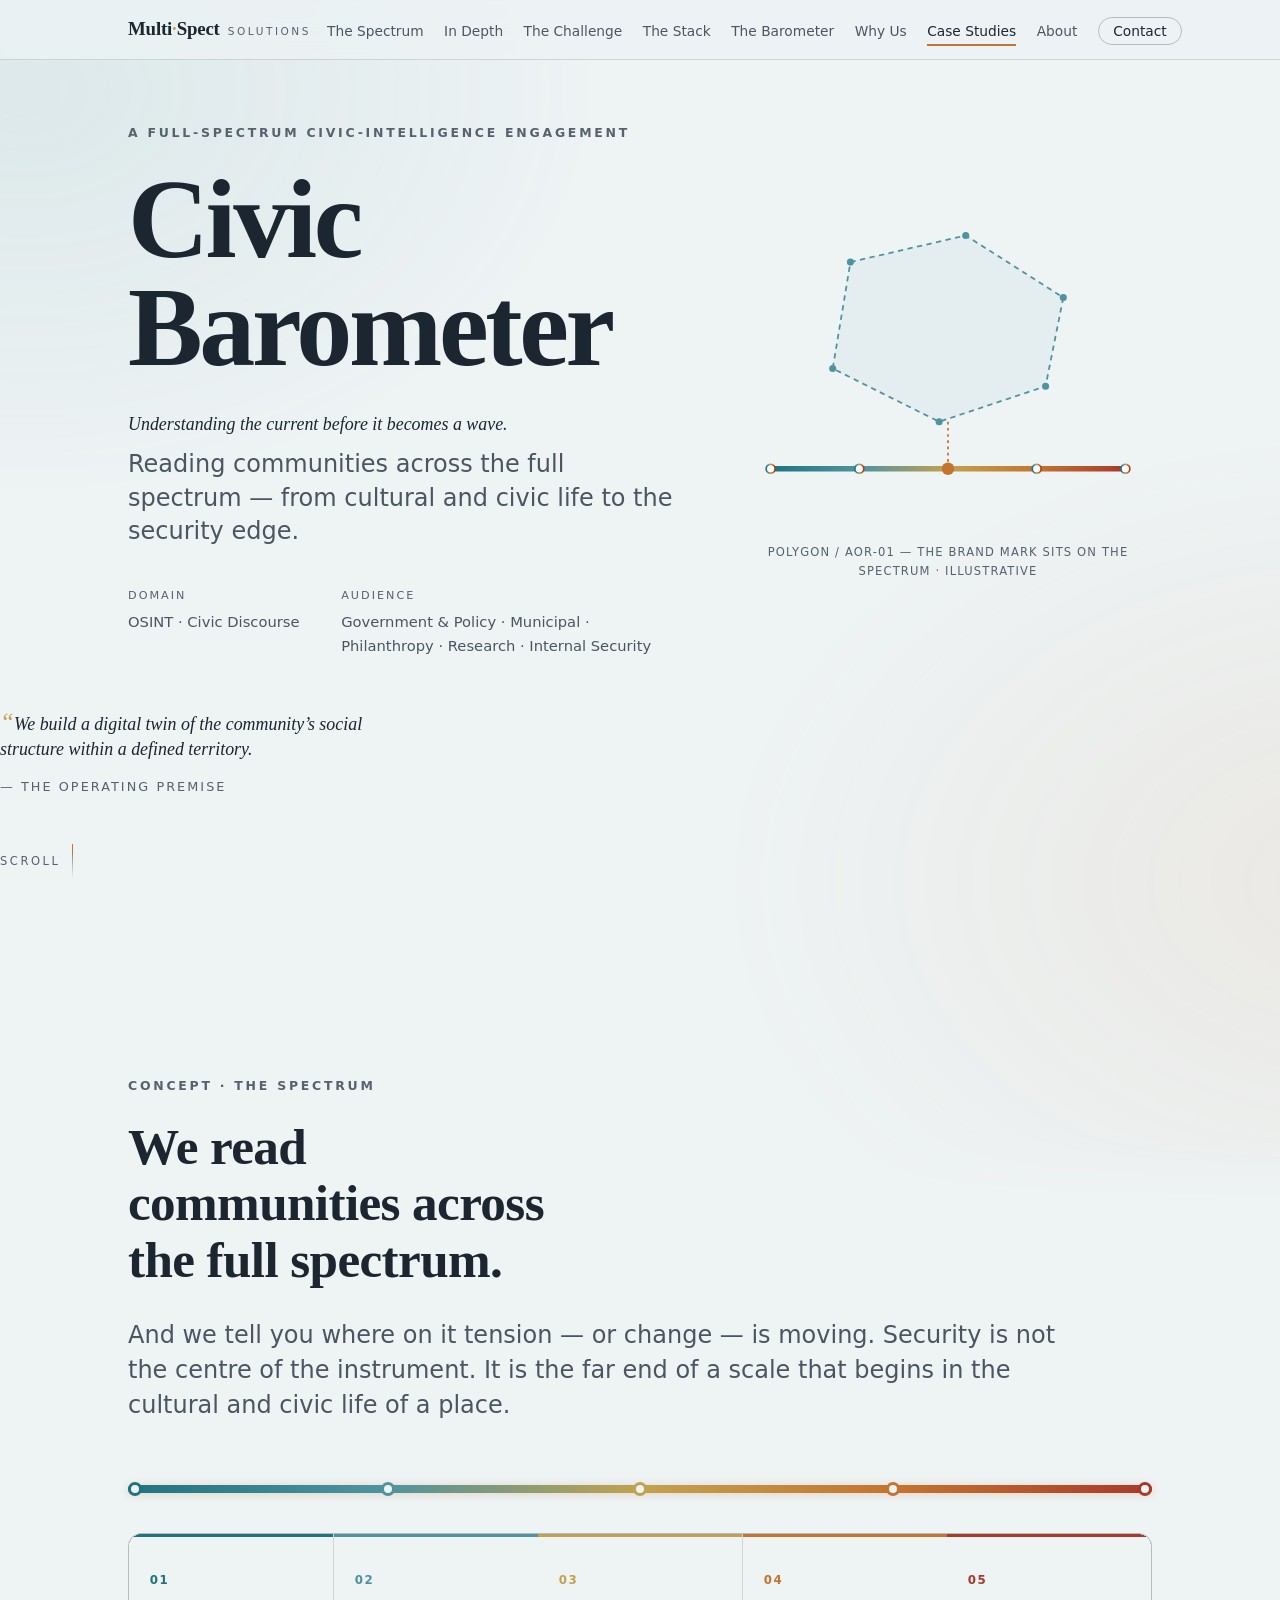
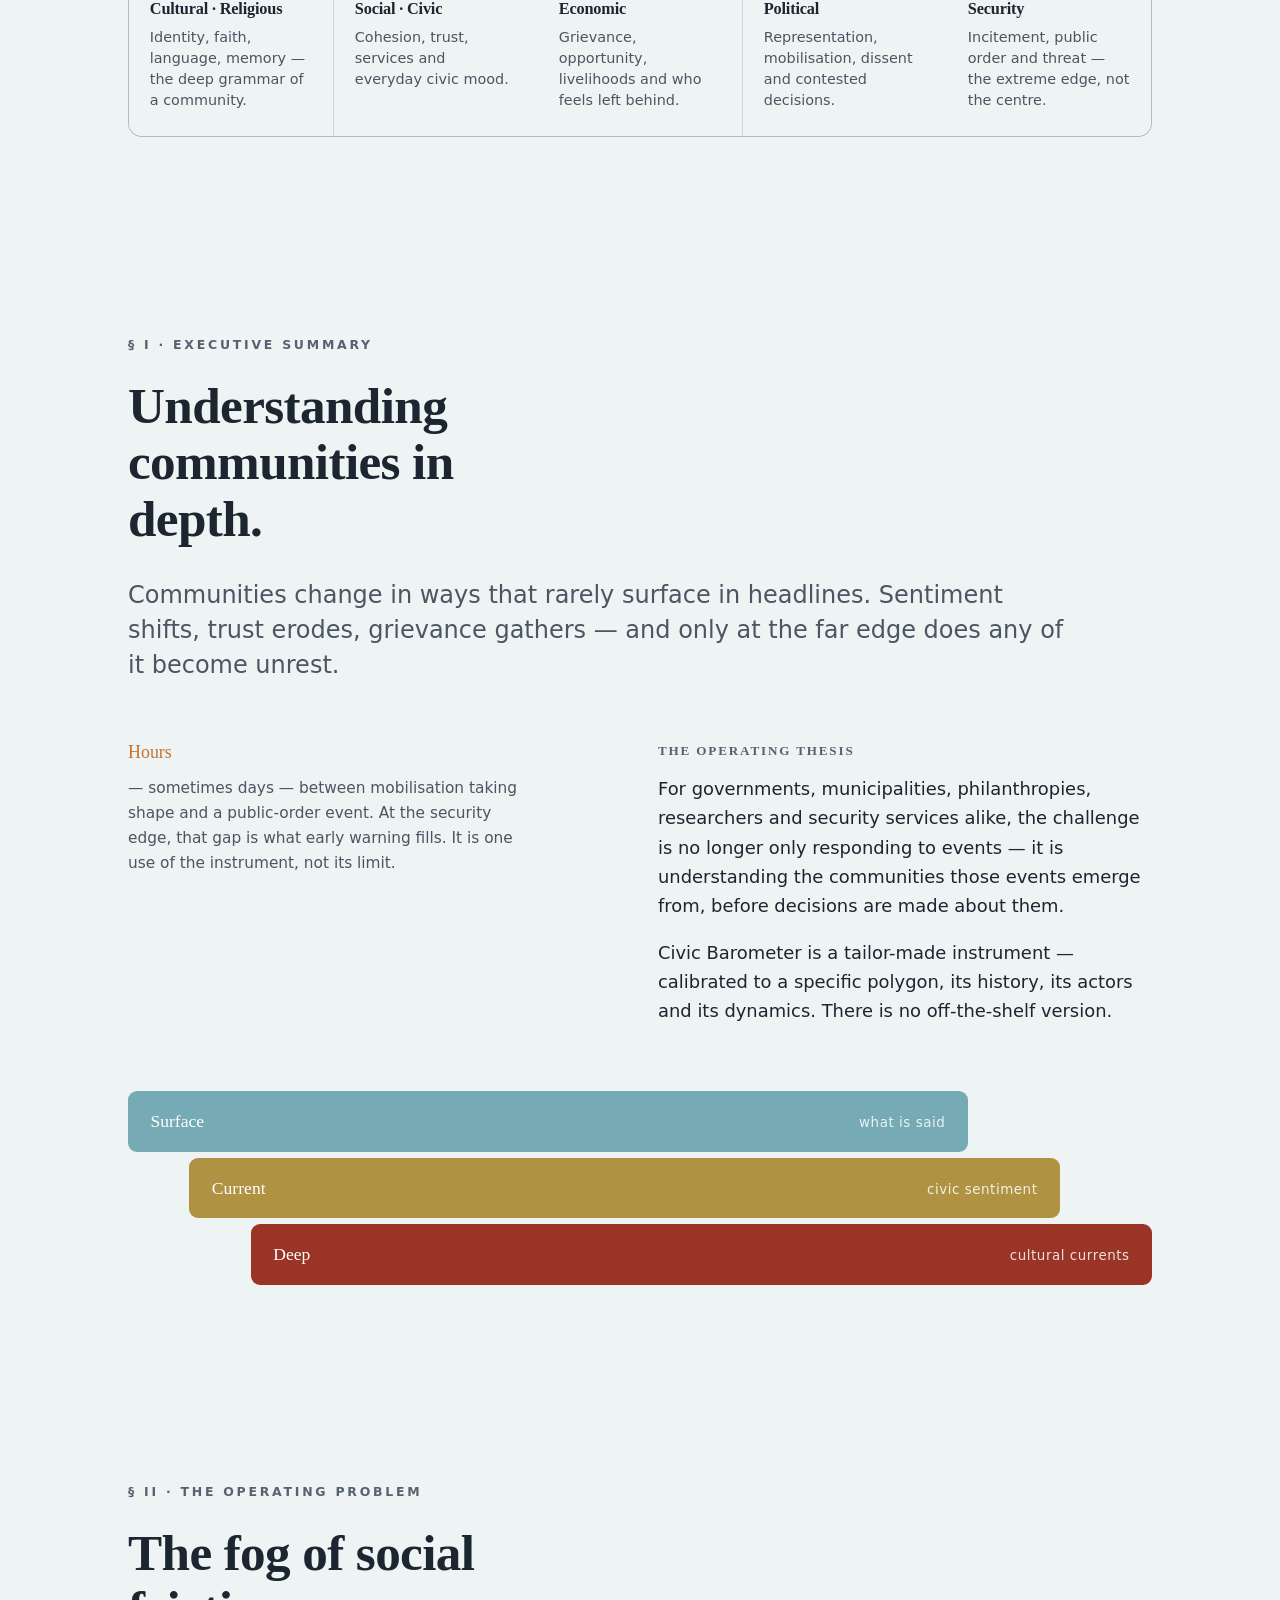
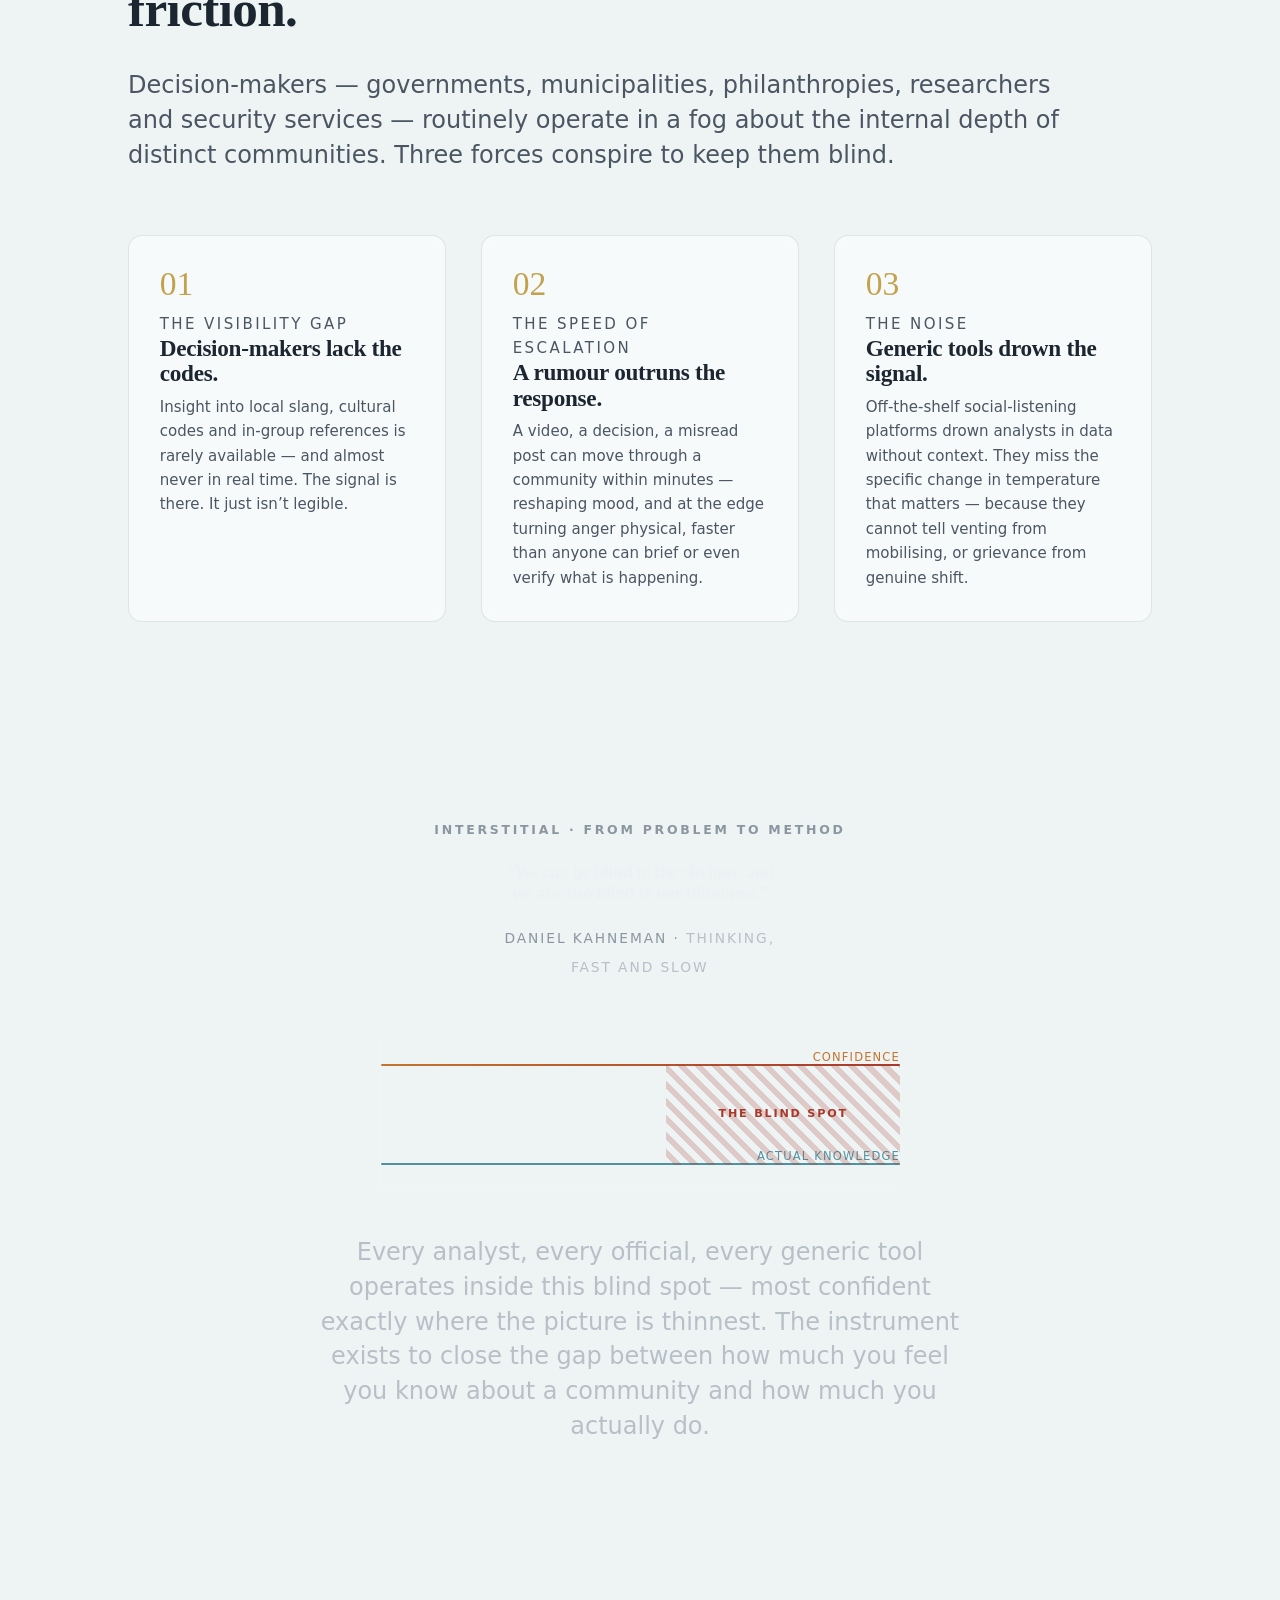
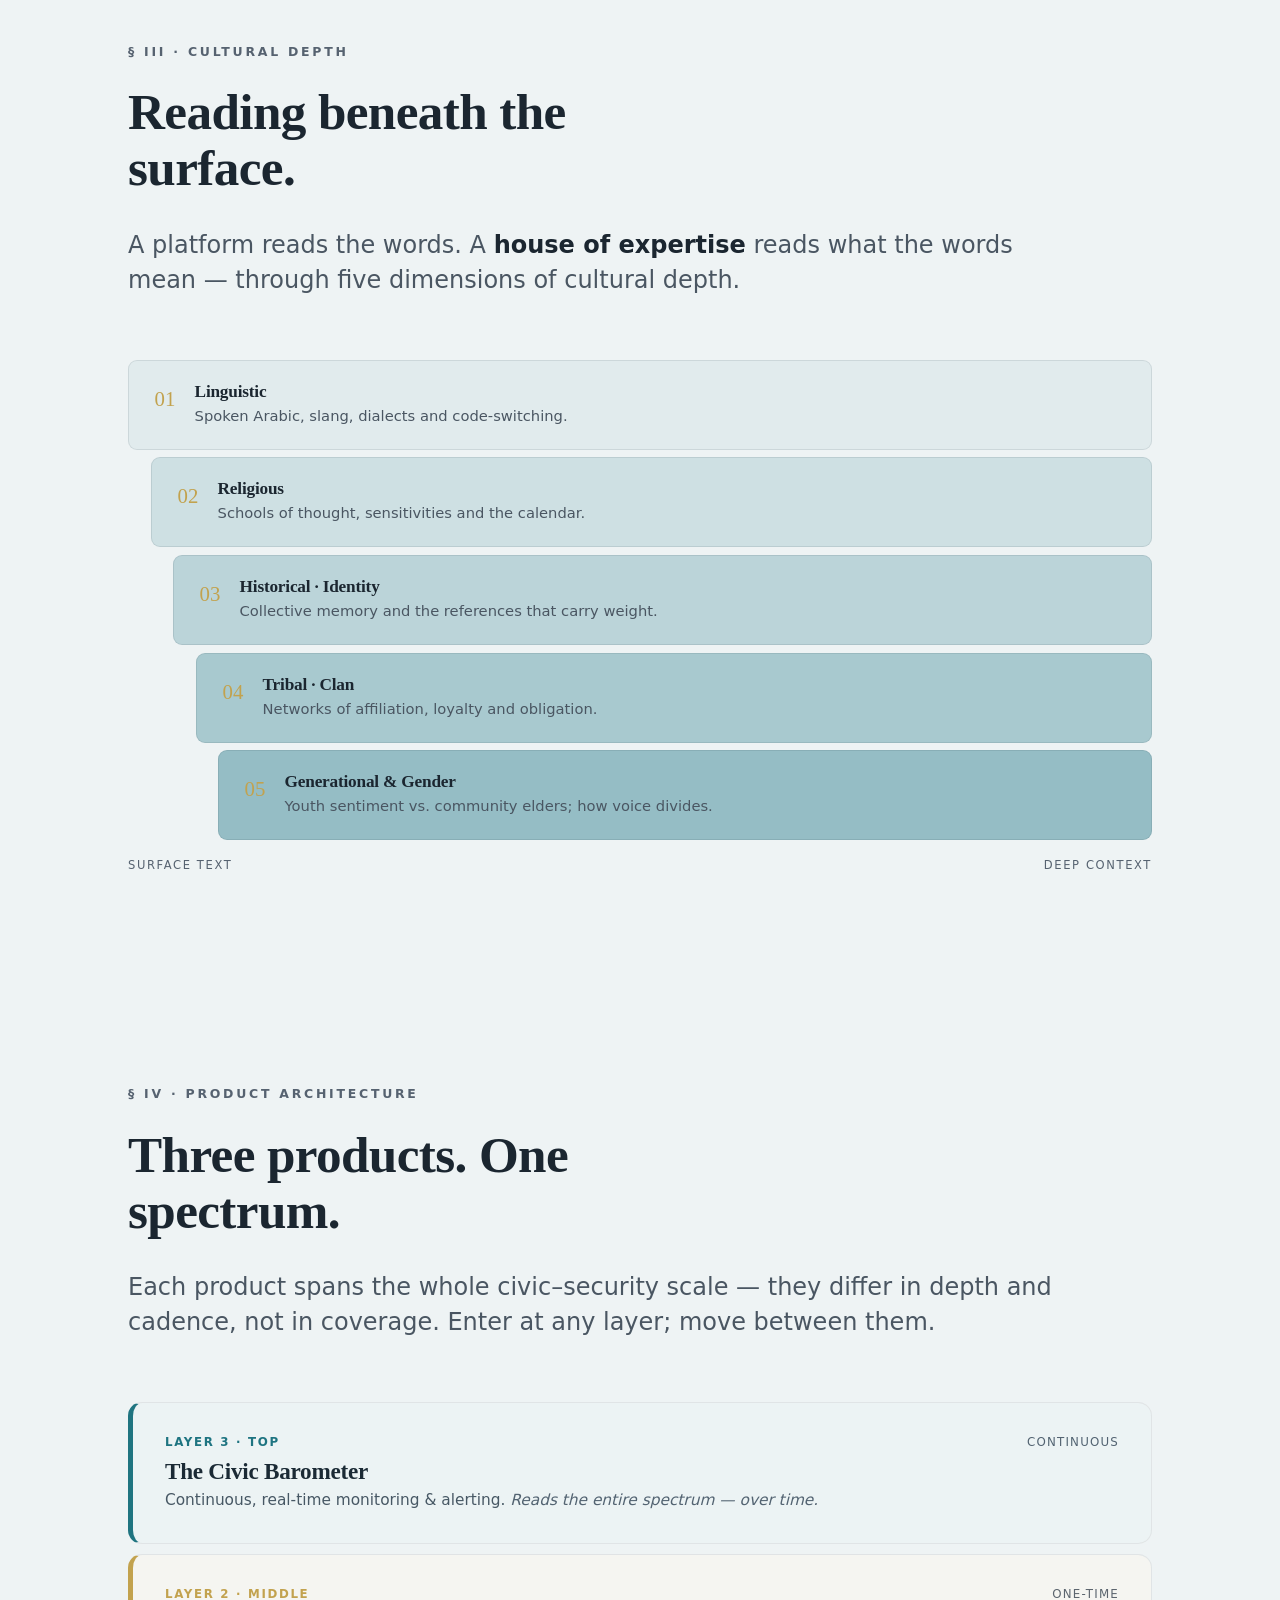
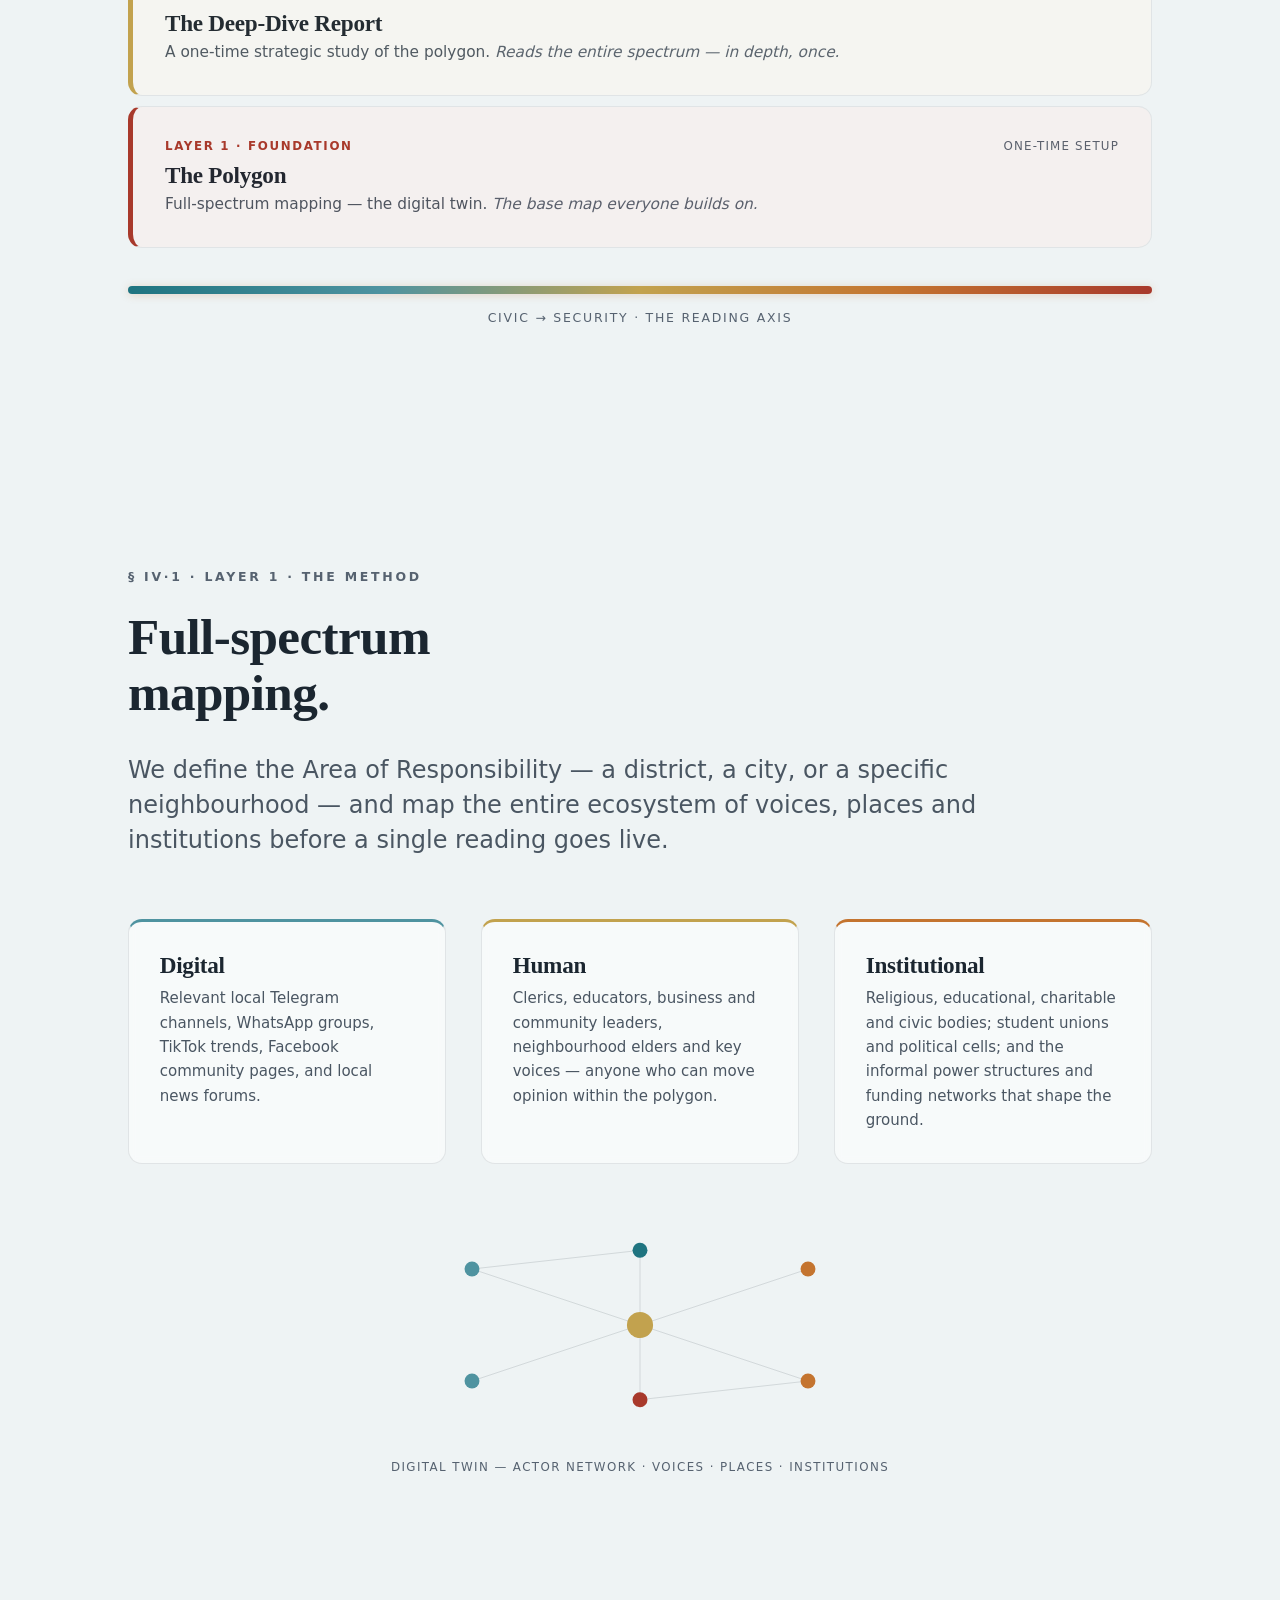
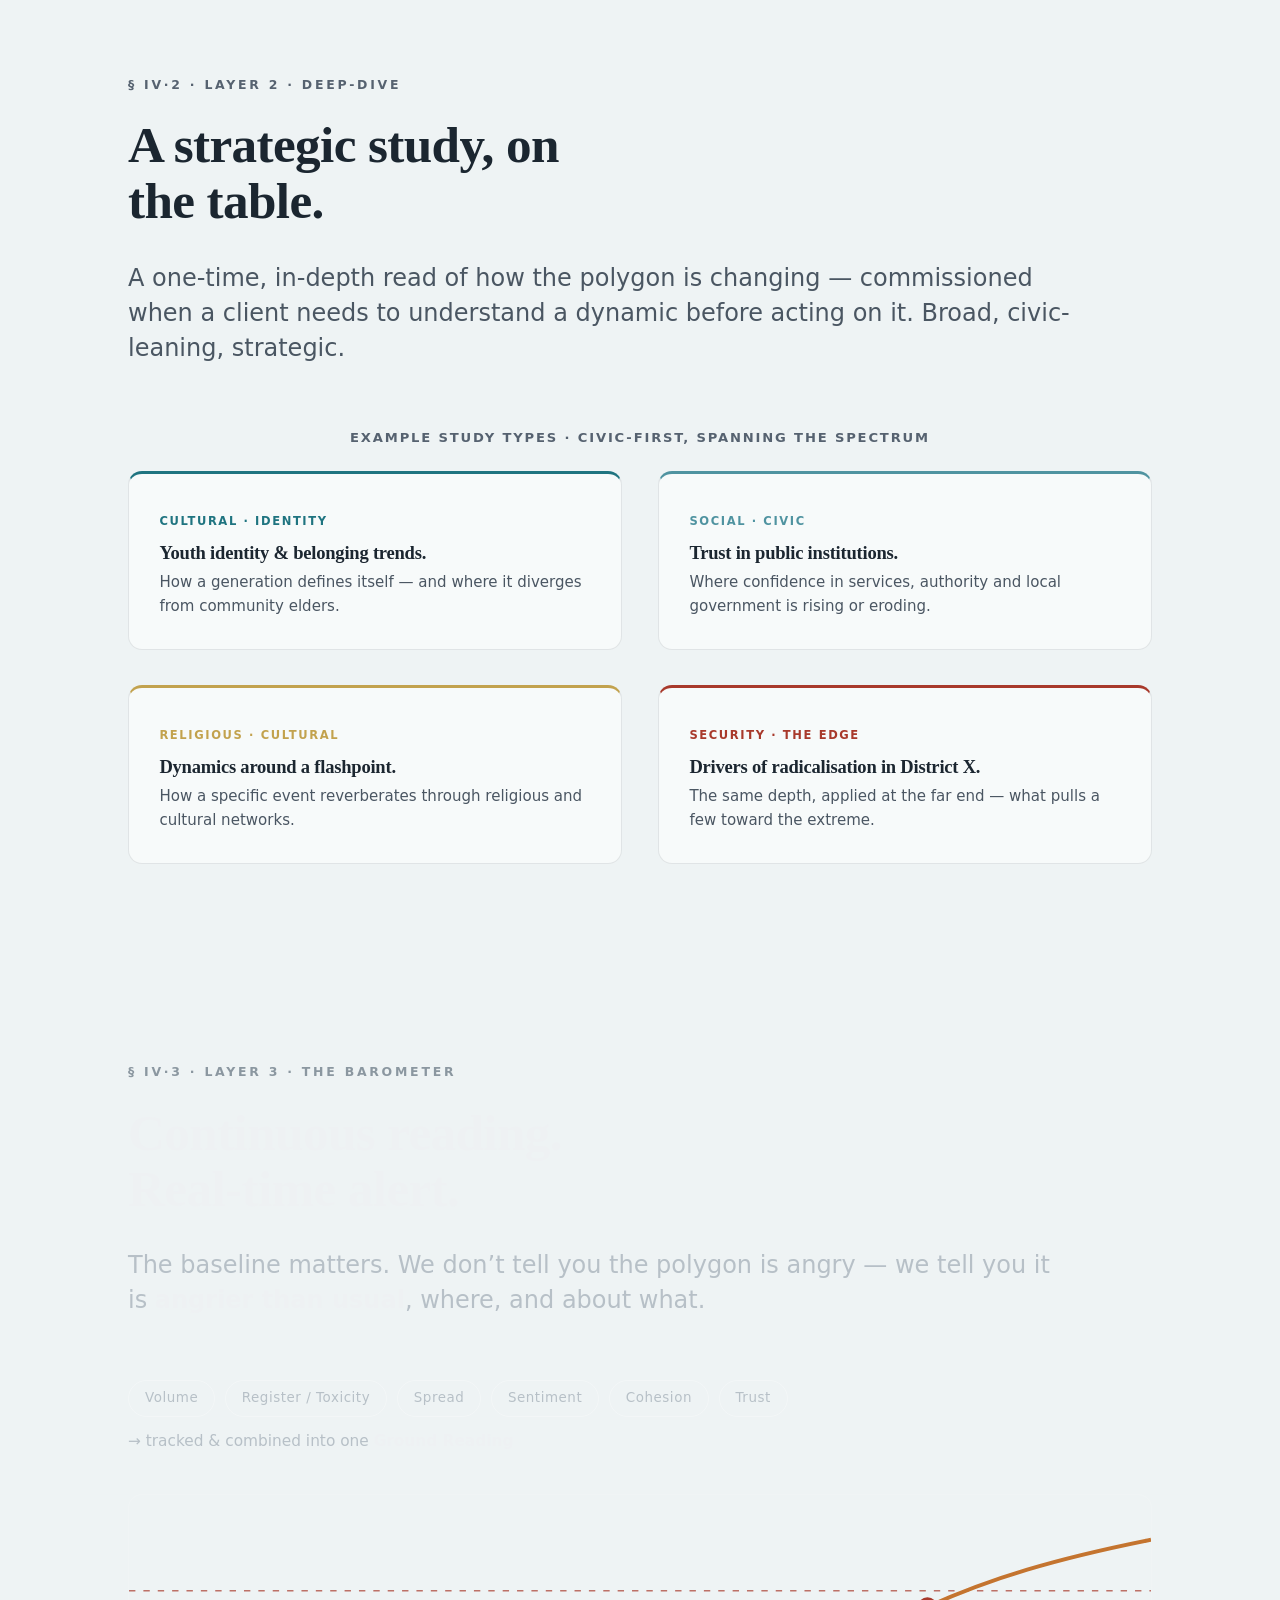
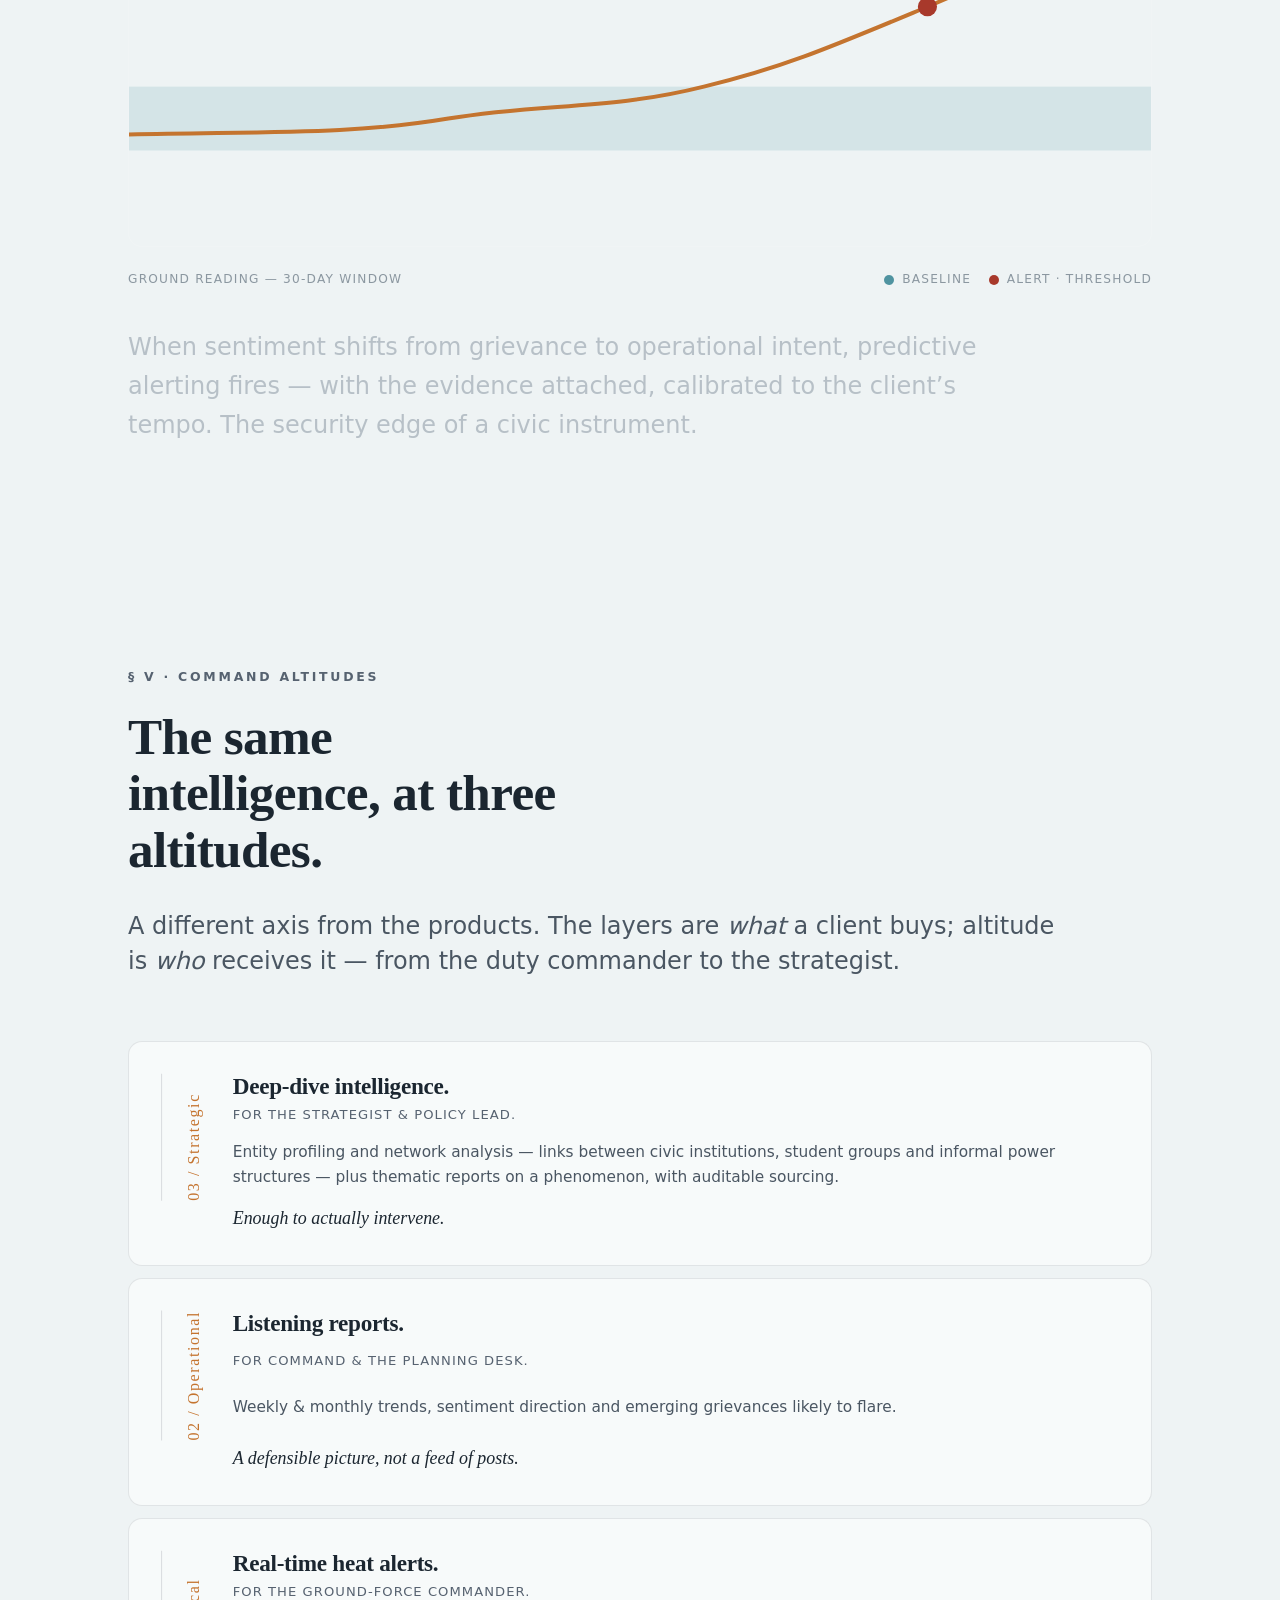
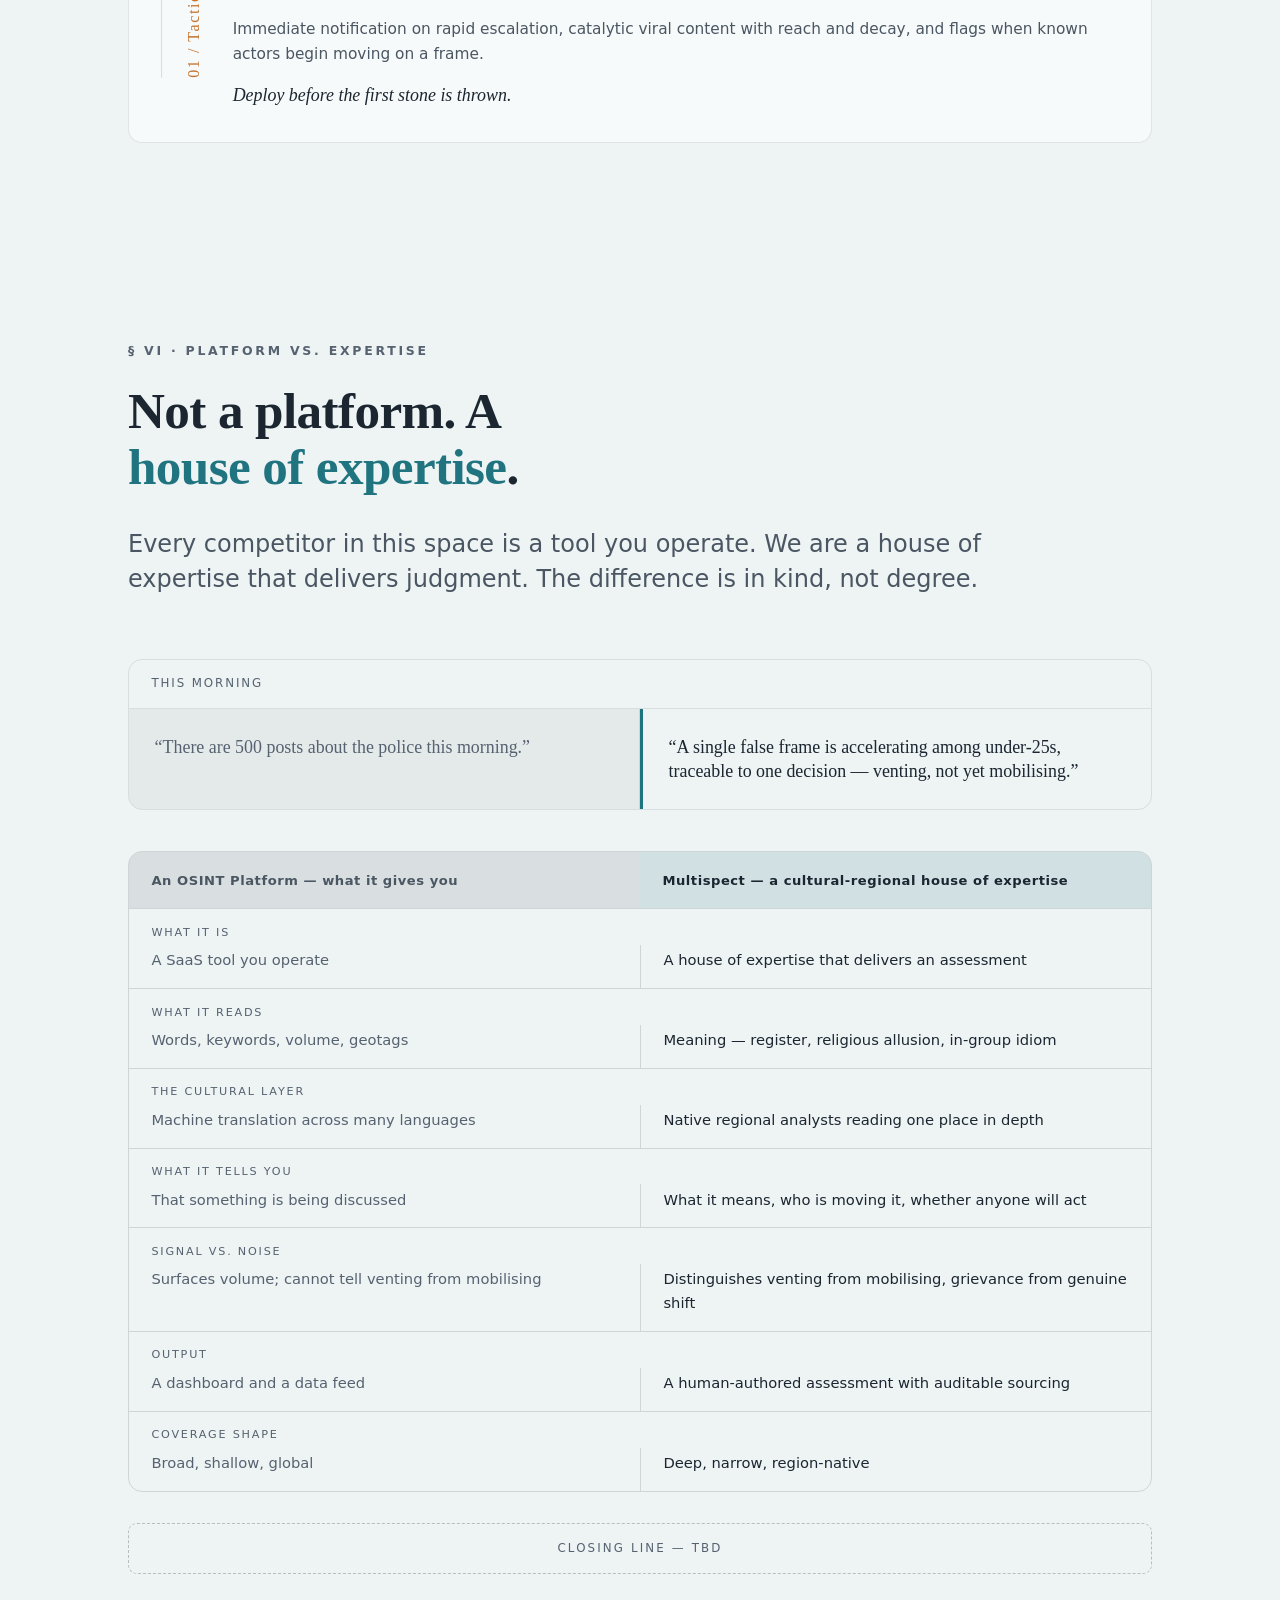
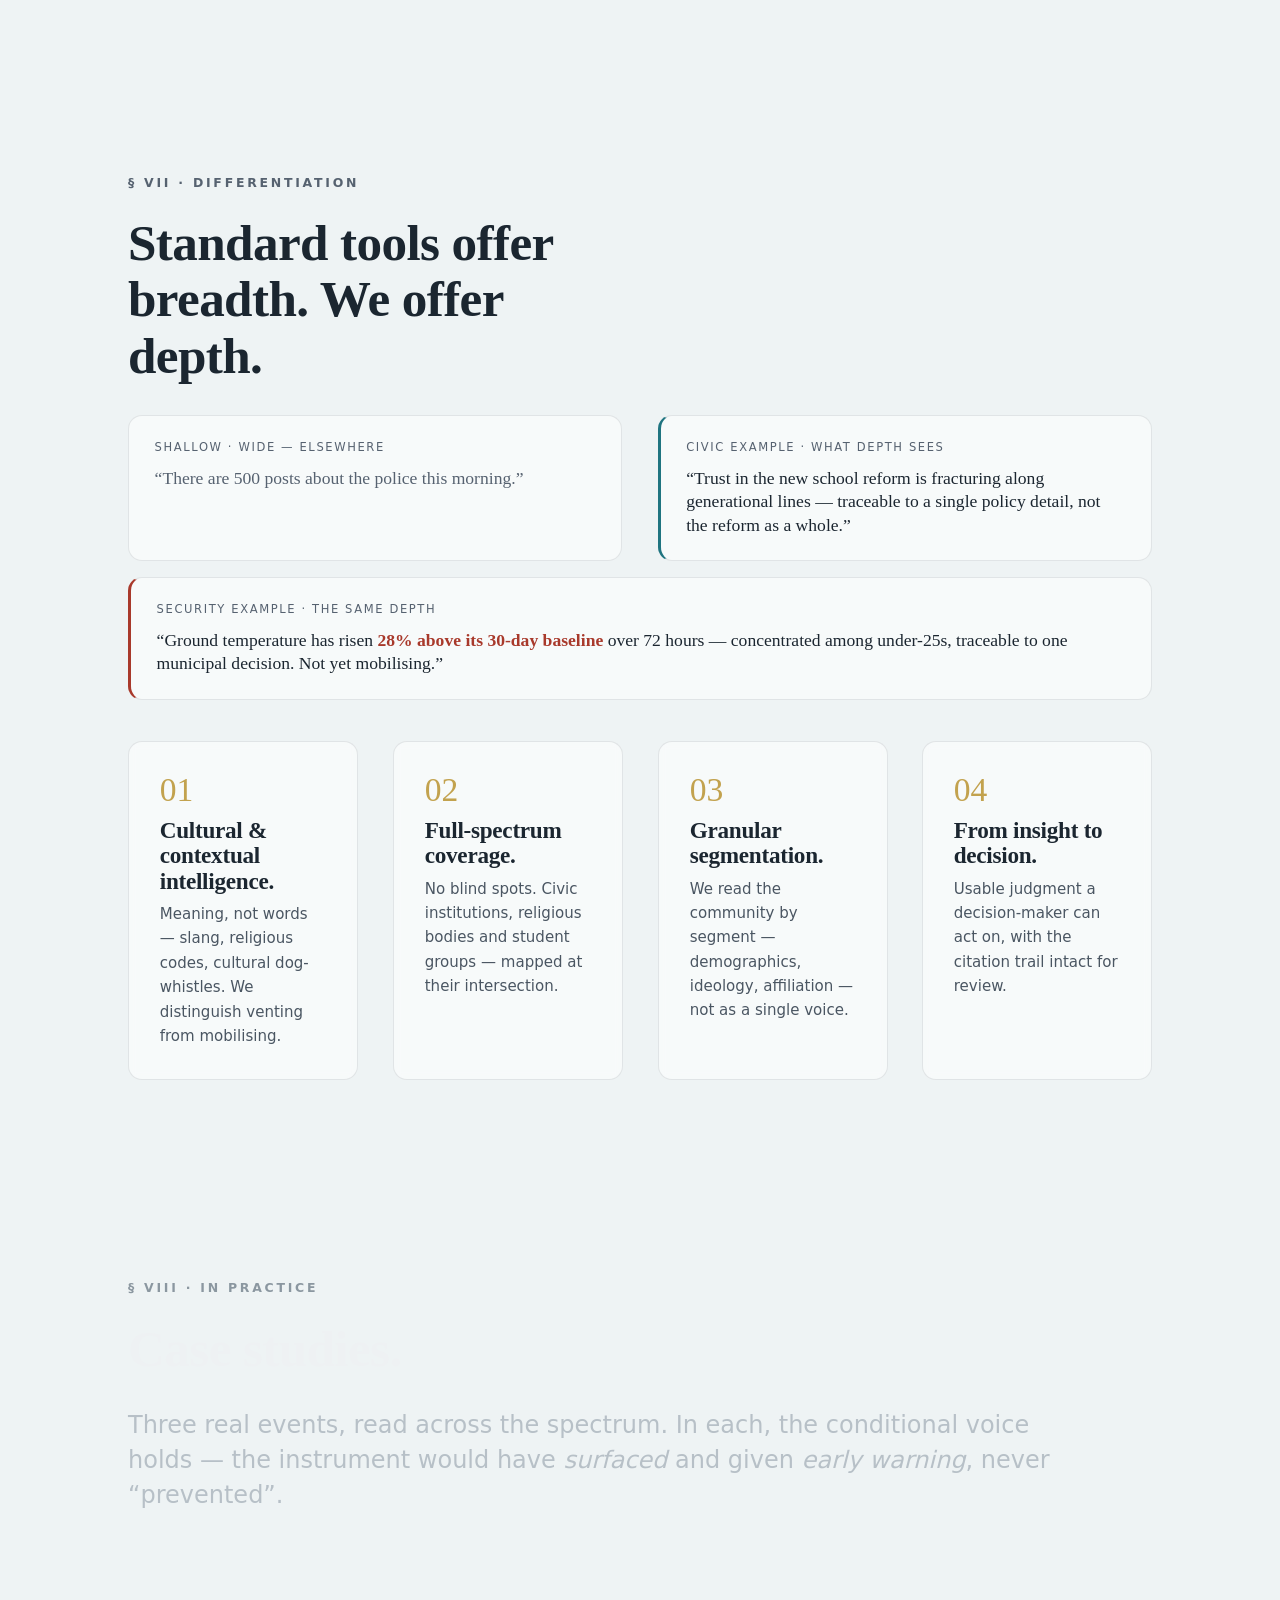
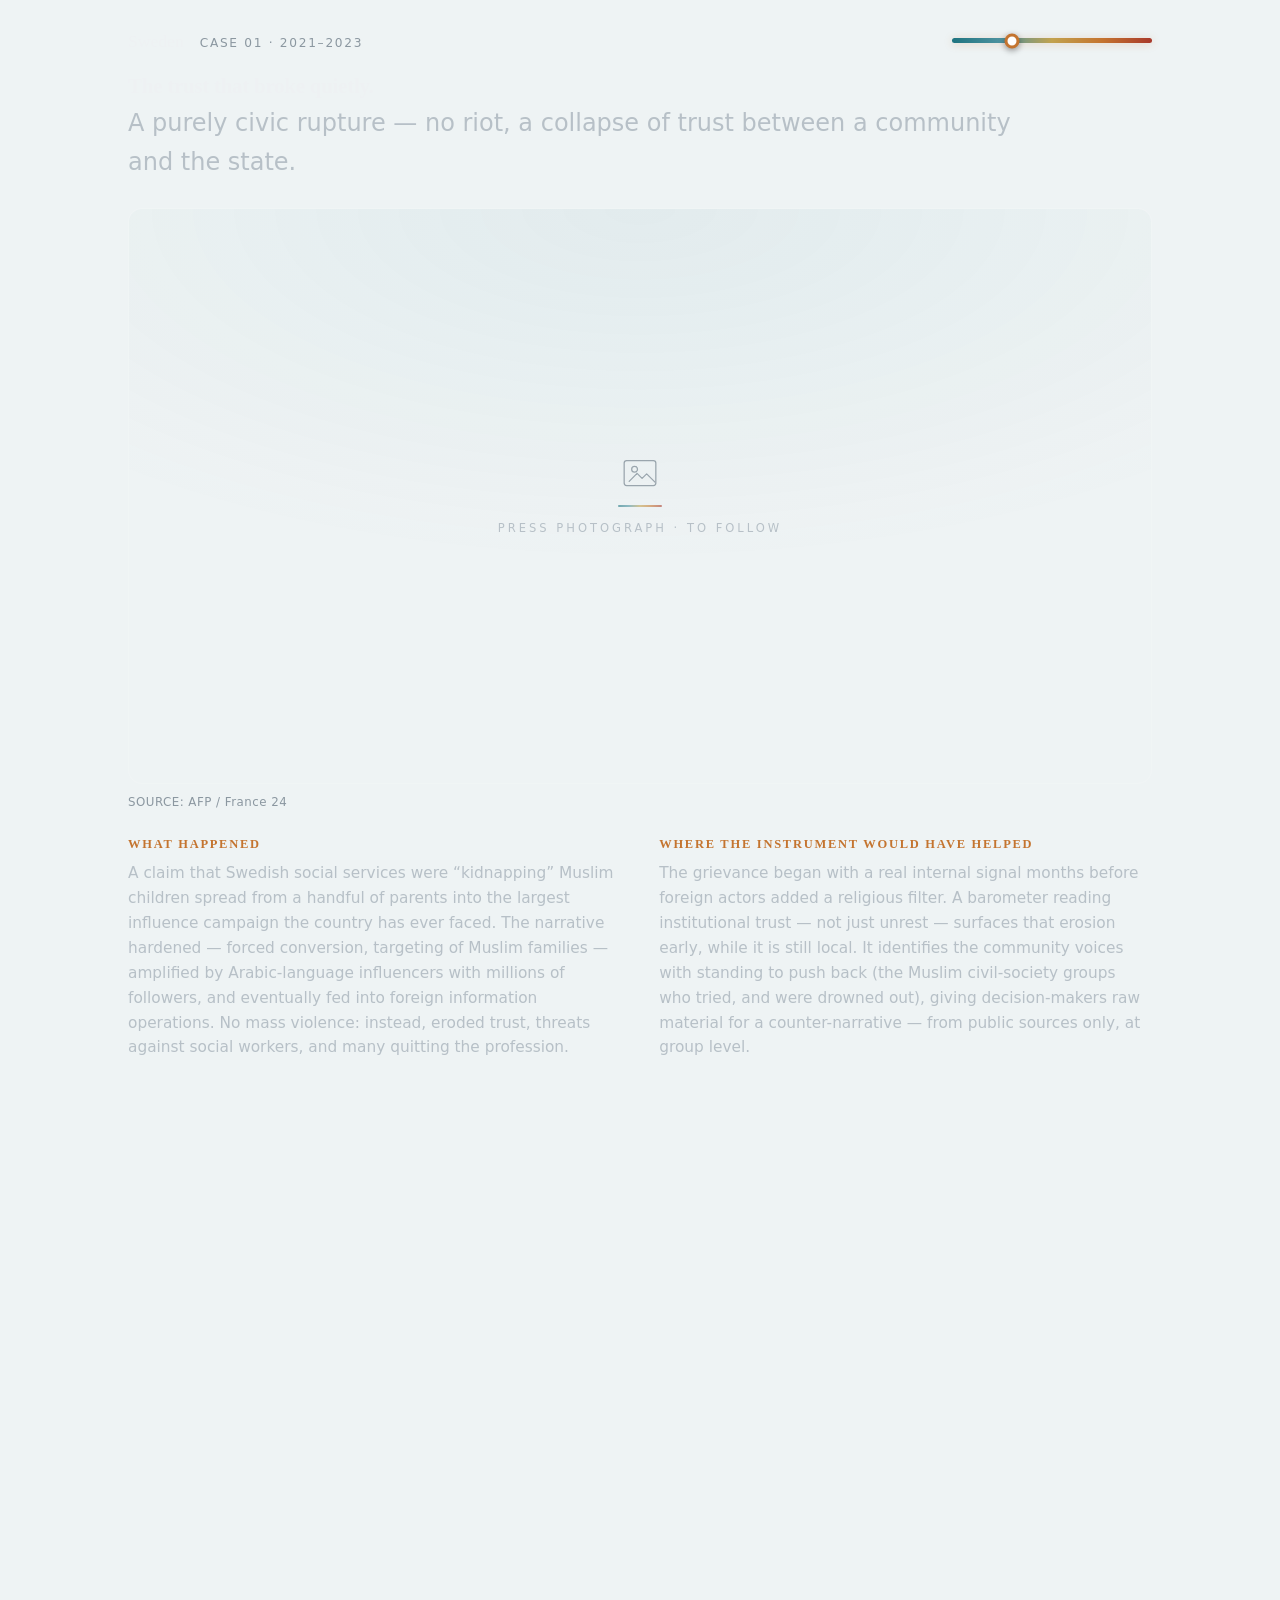
==== commit fcc92c25: "Design polish pass: reveal-on-jump fix, AA contrast, press placeholders, numbering, motion a11y - Fi" ====
--- a/index.html
+++ b/index.html
@@ -4,43 +4,58 @@
   <meta charset="UTF-8" />
   <meta name="viewport" content="width=device-width, initial-scale=1.0" />
 
-  <!-- SEO / SOCIAL (homepage) -->
+  <!-- ============================================================= -->
+  <!-- SEO / SOCIAL                                                    -->
+  <!-- ============================================================= -->
   <title>Civic Barometer — Multispect Solutions | A Cultural-Regional House of Expertise</title>
   <meta name="description" content="Multispect reads communities across the full spectrum — from cultural and civic life to the security edge — and tells you where tension or change is moving. A cultural-regional house of expertise, not a platform." />
-  <link rel="canonical" href="https://taltunik.github.io/multispect/" />
+
+  <!-- Open Graph -->
   <meta property="og:type" content="website" />
   <meta property="og:title" content="Civic Barometer — Multispect Solutions" />
   <meta property="og:description" content="Understanding the current before it becomes a wave. Reading communities across the full spectrum, from cultural and civic life to the security edge." />
   <meta property="og:site_name" content="Multispect Solutions" />
-  <meta property="og:url" content="https://taltunik.github.io/multispect/" />
+  <!-- Drop a 1200×630 share image at assets/img/og-cover.jpg and the line below activates it -->
   <meta property="og:image" content="assets/img/og-cover.jpg" />
   <meta name="twitter:card" content="summary_large_image" />
 
   <link rel="stylesheet" href="styles.css" />
 </head>
 
-<body data-page="home">
-  <div id="bg-layer" aria-hidden="true"><div id="bg-gradient" aria-hidden="true"></div></div>
+<body>
+  <!-- Dynamic background layer — its colour travels the spectrum as you scroll (set by main.js) -->
+  <div id="bg-layer" aria-hidden="true">
+    <div id="bg-gradient" aria-hidden="true"></div>
+  </div>
+
+  <!-- Skip link for keyboard users -->
   <a class="skip-link" href="#hero">Skip to content</a>
 
-  <!-- ===================== SHARED NAV ===================== -->
+  <!-- ============================================================= -->
+  <!-- STICKY NAV / TABLE OF CONTENTS                                  -->
+  <!-- ============================================================= -->
   <header class="nav" id="nav">
     <div class="nav__inner">
-      <a class="nav__brand" href="index.html" aria-label="Multispect Solutions — home">
+      <a class="nav__brand" href="#hero" aria-label="Multispect Solutions — home">
         <span class="nav__mark">Multi<span class="nav__mark-dot">·</span>Spect</span>
         <span class="nav__tag">Solutions</span>
       </a>
+
       <button class="nav__toggle" id="navToggle" aria-expanded="false" aria-controls="navMenu" aria-label="Open menu">
         <span></span><span></span><span></span>
       </button>
-      <nav class="nav__menu" id="navMenu" aria-label="Primary">
+
+      <nav class="nav__menu" id="navMenu" aria-label="Sections">
         <ul>
-          <li><a href="method.html" data-nav="method">Method</a></li>
-          <li><a href="products.html" data-nav="products">Products</a></li>
-          <li><a href="cases.html" data-nav="cases">Case Studies</a></li>
-          <li><a href="why.html" data-nav="why">Why Us</a></li>
-          <li><a href="about.html" data-nav="about">About</a></li>
-          <li><a href="index.html#contact" class="nav__cta" data-nav="contact">Contact</a></li>
+          <li><a href="#spectrum" data-spy>The Spectrum</a></li>
+          <li><a href="#summary" data-spy>In Depth</a></li>
+          <li><a href="#challenge" data-spy>The Challenge</a></li>
+          <li><a href="#stack" data-spy>The Stack</a></li>
+          <li><a href="#barometer" data-spy>The Barometer</a></li>
+          <li><a href="#why" data-spy>Why Us</a></li>
+          <li><a href="#cases" data-spy>Case Studies</a></li>
+          <li><a href="#about" data-spy>About</a></li>
+          <li><a href="#contact" data-spy class="nav__cta">Contact</a></li>
         </ul>
       </nav>
     </div>
@@ -48,7 +63,9 @@
 
   <main>
 
-    <!-- ===================== 1 · HERO ===================== -->
+    <!-- ========================================================= -->
+    <!-- 1 · HERO                                                    -->
+    <!-- ========================================================= -->
     <section id="hero" class="section section--hero theme-light" data-tone="hero">
       <div class="wrap hero">
         <div class="hero__copy">
@@ -56,32 +73,44 @@
           <h1 class="hero__title" data-reveal>Civic Barometer</h1>
           <p class="hero__lede" data-reveal>Understanding the current before it becomes a wave.</p>
           <p class="hero__sub" data-reveal>Reading communities across the full spectrum — from cultural and civic life to the security edge.</p>
+
           <dl class="hero__meta" data-reveal>
             <div><dt>Domain</dt><dd>OSINT · Civic Discourse</dd></div>
             <div><dt>Audience</dt><dd>Government &amp; Policy · Municipal · Philanthropy · Research · Internal Security</dd></div>
           </dl>
         </div>
 
+        <!-- Polygon-on-spectrum motif (crisp SVG) -->
         <figure class="hero__motif" data-reveal aria-labelledby="motifcap">
           <svg viewBox="0 0 460 360" role="img" aria-label="A geofenced polygon outline resting on the civic-to-security spectrum" class="motif-svg">
             <defs>
               <linearGradient id="specGrad" x1="0" y1="0" x2="1" y2="0">
-                <stop offset="0" stop-color="var(--spec-1)" /><stop offset="0.25" stop-color="var(--spec-2)" />
-                <stop offset="0.5" stop-color="var(--spec-3)" /><stop offset="0.75" stop-color="var(--spec-4)" />
-                <stop offset="1" stop-color="var(--spec-5)" />
+                <stop offset="0"    stop-color="var(--spec-1)" />
+                <stop offset="0.25" stop-color="var(--spec-2)" />
+                <stop offset="0.5"  stop-color="var(--spec-3)" />
+                <stop offset="0.75" stop-color="var(--spec-4)" />
+                <stop offset="1"    stop-color="var(--spec-5)" />
               </linearGradient>
             </defs>
+            <!-- spectrum baseline -->
             <rect x="30" y="300" width="400" height="6" rx="3" fill="url(#specGrad)" />
-            <g class="motif-nodes" fill="#fff" stroke="url(#specGrad)" stroke-width="2">
-              <circle cx="30" cy="303" r="5" /><circle cx="130" cy="303" r="5" /><circle cx="230" cy="303" r="5" />
-              <circle cx="330" cy="303" r="5" /><circle cx="430" cy="303" r="5" />
+            <g class="motif-nodes" fill="var(--bg-layer-fg, #fff)" stroke="url(#specGrad)" stroke-width="2">
+              <circle cx="30"  cy="303" r="5" /><circle cx="130" cy="303" r="5" />
+              <circle cx="230" cy="303" r="5" /><circle cx="330" cy="303" r="5" />
+              <circle cx="430" cy="303" r="5" />
             </g>
-            <polygon class="motif-poly" points="120,70 250,40 360,110 340,210 220,250 100,190" fill="none" stroke="var(--spec-2)" stroke-width="2" stroke-linejoin="round" />
-            <polygon points="120,70 250,40 360,110 340,210 220,250 100,190" fill="var(--spec-2)" opacity="0.06" />
+            <!-- geofenced polygon outline (the AOR) -->
+            <polygon class="motif-poly" points="120,70 250,40 360,110 340,210 220,250 100,190"
+              fill="none" stroke="var(--spec-2)" stroke-width="2" stroke-linejoin="round" />
+            <polygon class="motif-poly-fill" points="120,70 250,40 360,110 340,210 220,250 100,190"
+              fill="var(--spec-2)" opacity="0.06" />
+            <!-- vertex nodes -->
             <g fill="var(--spec-2)">
-              <circle cx="120" cy="70" r="4" /><circle cx="250" cy="40" r="4" /><circle cx="360" cy="110" r="4" />
-              <circle cx="340" cy="210" r="4" /><circle cx="220" cy="250" r="4" /><circle cx="100" cy="190" r="4" />
+              <circle cx="120" cy="70" r="4" /><circle cx="250" cy="40" r="4" />
+              <circle cx="360" cy="110" r="4" /><circle cx="340" cy="210" r="4" />
+              <circle cx="220" cy="250" r="4" /><circle cx="100" cy="190" r="4" />
             </g>
+            <!-- the "current" marker dropping onto the spectrum -->
             <line x1="230" y1="250" x2="230" y2="300" stroke="var(--spec-4)" stroke-width="2" stroke-dasharray="3 4" />
             <circle cx="230" cy="303" r="7" fill="var(--spec-4)" />
           </svg>
@@ -92,148 +121,602 @@
       <p class="hero__premise" data-reveal>
         <span class="quote-glyph" aria-hidden="true">“</span>We build a digital twin of the community’s social structure within a defined territory.<span class="quote-attr">— The Operating Premise</span>
       </p>
+
       <div class="scroll-cue" aria-hidden="true" data-reveal><span>Scroll</span><i></i></div>
     </section>
 
 
-    <!-- ===================== 2 · THE SPECTRUM ===================== -->
+    <!-- ========================================================= -->
+    <!-- 2 · THE SPECTRUM                                            -->
+    <!-- ========================================================= -->
     <section id="spectrum" class="section theme-light" data-tone="spectrum">
       <div class="wrap">
         <p class="kicker" data-reveal>Concept · The Spectrum</p>
         <h2 class="section__title" data-reveal>We read communities across the full spectrum.</h2>
         <p class="section__lede" data-reveal>And we tell you where on it tension — or change — is moving. Security is not the centre of the instrument. It is the far end of a scale that begins in the cultural and civic life of a place.</p>
 
-        <!-- GRAPHIC: civic→security gradient scale with a "where tension is moving" marker -->
-        <figure class="graphic spectrum-scale" data-reveal>
-          <svg viewBox="0 0 1000 130" role="img" aria-labelledby="scaleTitle">
-            <title id="scaleTitle">The civic-to-security spectrum, with a marker showing where tension is currently moving</title>
-            <defs>
-              <linearGradient id="scaleGrad" x1="0" y1="0" x2="1" y2="0">
-                <stop offset="0" stop-color="var(--spec-1)" /><stop offset="0.25" stop-color="var(--spec-2)" />
-                <stop offset="0.5" stop-color="var(--spec-3)" /><stop offset="0.75" stop-color="var(--spec-4)" />
-                <stop offset="1" stop-color="var(--spec-5)" />
-              </linearGradient>
-            </defs>
-            <g transform="translate(660,0)">
-              <text x="0" y="22" text-anchor="middle" font-size="15" fill="var(--text-soft)">where tension is moving</text>
-              <line x1="0" y1="32" x2="0" y2="62" stroke="var(--spec-4)" stroke-width="2" />
-              <polygon points="0,70 -8,54 8,54" fill="var(--spec-4)" />
+        <!-- Recurring spectrum bar component -->
+        <div class="spectrum-bar" data-reveal aria-hidden="true">
+          <div class="spectrum-bar__track"></div>
+          <div class="spectrum-bar__nodes">
+            <span style="--i:0"></span><span style="--i:1"></span><span style="--i:2"></span><span style="--i:3"></span><span style="--i:4"></span>
+          </div>
+        </div>
+
+        <ol class="bands">
+          <li class="band" data-reveal style="--band:var(--spec-1)">
+            <span class="band__no">01</span>
+            <h3 class="band__name">Cultural · Religious</h3>
+            <p>Identity, faith, language, memory — the deep grammar of a community.</p>
+          </li>
+          <li class="band" data-reveal style="--band:var(--spec-2)">
+            <span class="band__no">02</span>
+            <h3 class="band__name">Social · Civic</h3>
+            <p>Cohesion, trust, services and everyday civic mood.</p>
+          </li>
+          <li class="band" data-reveal style="--band:var(--spec-3)">
+            <span class="band__no">03</span>
+            <h3 class="band__name">Economic</h3>
+            <p>Grievance, opportunity, livelihoods and who feels left behind.</p>
+          </li>
+          <li class="band" data-reveal style="--band:var(--spec-4)">
+            <span class="band__no">04</span>
+            <h3 class="band__name">Political</h3>
+            <p>Representation, mobilisation, dissent and contested decisions.</p>
+          </li>
+          <li class="band" data-reveal style="--band:var(--spec-5)">
+            <span class="band__no">05</span>
+            <h3 class="band__name">Security</h3>
+            <p>Incitement, public order and threat — the extreme edge, not the centre.</p>
+          </li>
+        </ol>
+      </div>
+    </section>
+
+
+    <!-- ========================================================= -->
+    <!-- 3 · UNDERSTANDING COMMUNITIES IN DEPTH (Exec Summary)       -->
+    <!-- ========================================================= -->
+    <section id="summary" class="section theme-light" data-tone="summary">
+      <div class="wrap">
+        <p class="kicker" data-reveal>§ I · Executive Summary</p>
+        <h2 class="section__title" data-reveal>Understanding communities in depth.</h2>
+        <p class="section__lede" data-reveal>Communities change in ways that rarely surface in headlines. Sentiment shifts, trust erodes, grievance gathers — and only at the far edge does any of it become unrest.</p>
+
+        <div class="cols cols--2">
+          <div class="col" data-reveal>
+            <div class="stat">
+              <span class="stat__num">Hours</span>
+              <p class="stat__cap">— sometimes days — between mobilisation taking shape and a public-order event. At the security edge, that gap is what early warning fills. It is one use of the instrument, not its limit.</p>
+            </div>
+          </div>
+          <div class="col" data-reveal>
+            <h3 class="eyebrow">The Operating Thesis</h3>
+            <p>For governments, municipalities, philanthropies, researchers and security services alike, the challenge is no longer only responding to events — it is understanding the communities those events emerge from, before decisions are made about them.</p>
+            <p>Civic Barometer is a tailor-made instrument — calibrated to a specific polygon, its history, its actors and its dynamics. There is no off-the-shelf version.</p>
+          </div>
+        </div>
+
+        <!-- surface → current → deep strata -->
+        <div class="strata" data-reveal aria-hidden="false">
+          <div class="strata__layer strata__layer--1"><span>Surface</span><em>what is said</em></div>
+          <div class="strata__layer strata__layer--2"><span>Current</span><em>civic sentiment</em></div>
+          <div class="strata__layer strata__layer--3"><span>Deep</span><em>cultural currents</em></div>
+        </div>
+      </div>
+    </section>
+
+
+    <!-- ========================================================= -->
+    <!-- 4 · THE CHALLENGE                                           -->
+    <!-- ========================================================= -->
+    <section id="challenge" class="section theme-light" data-tone="challenge">
+      <div class="wrap">
+        <p class="kicker" data-reveal>§ II · The Operating Problem</p>
+        <h2 class="section__title" data-reveal>The fog of social friction.</h2>
+        <p class="section__lede" data-reveal>Decision-makers — governments, municipalities, philanthropies, researchers and security services — routinely operate in a fog about the internal depth of distinct communities. Three forces conspire to keep them blind.</p>
+
+        <div class="cols cols--3">
+          <article class="card" data-reveal>
+            <span class="card__no">01</span>
+            <p class="card__label">The Visibility Gap</p>
+            <h3>Decision-makers lack the codes.</h3>
+            <p>Insight into local slang, cultural codes and in-group references is rarely available — and almost never in real time. The signal is there. It just isn’t legible.</p>
+          </article>
+          <article class="card" data-reveal>
+            <span class="card__no">02</span>
+            <p class="card__label">The Speed of Escalation</p>
+            <h3>A rumour outruns the response.</h3>
+            <p>A video, a decision, a misread post can move through a community within minutes — reshaping mood, and at the edge turning anger physical, faster than anyone can brief or even verify what is happening.</p>
+          </article>
+          <article class="card" data-reveal>
+            <span class="card__no">03</span>
+            <p class="card__label">The Noise</p>
+            <h3>Generic tools drown the signal.</h3>
+            <p>Off-the-shelf social-listening platforms drown analysts in data without context. They miss the specific change in temperature that matters — because they cannot tell venting from mobilising, or grievance from genuine shift.</p>
+          </article>
+        </div>
+      </div>
+    </section>
+
+
+    <!-- ========================================================= -->
+    <!-- 5 · INTERSTITIAL QUOTE (Kahneman)                           -->
+    <!-- ========================================================= -->
+    <section id="quote" class="section section--quote theme-dark" data-tone="quote">
+      <div class="wrap wrap--narrow">
+        <p class="kicker kicker--center" data-reveal>Interstitial · From Problem to Method</p>
+        <blockquote class="pull" data-reveal>
+          <p>“We can be blind to the obvious, and we are also blind to our blindness.”</p>
+          <cite>Daniel Kahneman · <span>Thinking, Fast and Slow</span></cite>
+        </blockquote>
+
+        <!-- confidence vs knowledge gap graphic -->
+        <figure class="gap" data-reveal aria-label="A widening gap between confidence and actual knowledge — the blind spot">
+          <div class="gap__chart">
+            <div class="gap__line gap__line--conf"><span>Confidence</span></div>
+            <div class="gap__line gap__line--know"><span>Actual knowledge</span></div>
+            <div class="gap__blind"><span>The blind spot</span></div>
+          </div>
+        </figure>
+
+        <p class="quote-foot" data-reveal>Every analyst, every official, every generic tool operates inside this blind spot — most confident exactly where the picture is thinnest. The instrument exists to close the gap between how much you feel you know about a community and how much you actually do.</p>
+      </div>
+    </section>
+
+
+    <!-- ========================================================= -->
+    <!-- 6 · DEPTH DIMENSIONS                                        -->
+    <!-- ========================================================= -->
+    <section id="depth" class="section theme-light" data-tone="depth">
+      <div class="wrap">
+        <p class="kicker" data-reveal>§ III · Cultural Depth</p>
+        <h2 class="section__title" data-reveal>Reading beneath the surface.</h2>
+        <p class="section__lede" data-reveal>A platform reads the words. A <strong>house of expertise</strong> reads what the words mean — through five dimensions of cultural depth.</p>
+
+        <ol class="depth-list">
+          <li class="depth-item" data-reveal style="--depth:0">
+            <span class="depth-item__no">01</span>
+            <div><h3>Linguistic</h3><p>Spoken Arabic, slang, dialects and code-switching.</p></div>
+          </li>
+          <li class="depth-item" data-reveal style="--depth:1">
+            <span class="depth-item__no">02</span>
+            <div><h3>Religious</h3><p>Schools of thought, sensitivities and the calendar.</p></div>
+          </li>
+          <li class="depth-item" data-reveal style="--depth:2">
+            <span class="depth-item__no">03</span>
+            <div><h3>Historical · Identity</h3><p>Collective memory and the references that carry weight.</p></div>
+          </li>
+          <li class="depth-item" data-reveal style="--depth:3">
+            <span class="depth-item__no">04</span>
+            <div><h3>Tribal · Clan</h3><p>Networks of affiliation, loyalty and obligation.</p></div>
+          </li>
+          <li class="depth-item" data-reveal style="--depth:4">
+            <span class="depth-item__no">05</span>
+            <div><h3>Generational &amp; Gender</h3><p>Youth sentiment vs. community elders; how voice divides.</p></div>
+          </li>
+        </ol>
+        <p class="depth-scale" aria-hidden="true"><span>Surface text</span><span>Deep context</span></p>
+      </div>
+    </section>
+
+
+    <!-- ========================================================= -->
+    <!-- 7 · THE STACK                                               -->
+    <!-- ========================================================= -->
+    <section id="stack" class="section theme-light" data-tone="stack">
+      <div class="wrap">
+        <p class="kicker" data-reveal>§ IV · Product Architecture</p>
+        <h2 class="section__title" data-reveal>Three products. One spectrum.</h2>
+        <p class="section__lede" data-reveal>Each product spans the whole civic–security scale — they differ in depth and cadence, not in coverage. Enter at any layer; move between them.</p>
+
+        <div class="stack" data-reveal>
+          <div class="stack__layer" style="--band:var(--spec-1)">
+            <div class="stack__meta"><span class="stack__tier">Layer 3 · Top</span><span class="stack__cadence">Continuous</span></div>
+            <h3>The Civic Barometer</h3>
+            <p>Continuous, real-time monitoring &amp; alerting. <em>Reads the entire spectrum — over time.</em></p>
+          </div>
+          <div class="stack__layer" style="--band:var(--spec-3)">
+            <div class="stack__meta"><span class="stack__tier">Layer 2 · Middle</span><span class="stack__cadence">One-time</span></div>
+            <h3>The Deep-Dive Report</h3>
+            <p>A one-time strategic study of the polygon. <em>Reads the entire spectrum — in depth, once.</em></p>
+          </div>
+          <div class="stack__layer" style="--band:var(--spec-5)">
+            <div class="stack__meta"><span class="stack__tier">Layer 1 · Foundation</span><span class="stack__cadence">One-time setup</span></div>
+            <h3>The Polygon</h3>
+            <p>Full-spectrum mapping — the digital twin. <em>The base map everyone builds on.</em></p>
+          </div>
+        </div>
+        <div class="spectrum-bar spectrum-bar--labelled" data-reveal aria-hidden="true">
+          <div class="spectrum-bar__track"></div>
+          <p class="spectrum-bar__caption">Civic → Security · the reading axis</p>
+        </div>
+      </div>
+    </section>
+
+
+    <!-- ========================================================= -->
+    <!-- 8 · LAYER 1 · THE POLYGON                                   -->
+    <!-- ========================================================= -->
+    <section id="polygon" class="section theme-light" data-tone="polygon">
+      <div class="wrap">
+        <p class="kicker" data-reveal>§ IV·1 · Layer 1 · The Method</p>
+        <h2 class="section__title" data-reveal>Full-spectrum mapping.</h2>
+        <p class="section__lede" data-reveal>We define the Area of Responsibility — a district, a city, or a specific neighbourhood — and map the entire ecosystem of voices, places and institutions before a single reading goes live.</p>
+
+        <div class="cols cols--3 actor-rows">
+          <article class="card card--tinted" data-reveal style="--band:var(--spec-2)">
+            <h3>Digital</h3>
+            <p>Relevant local Telegram channels, WhatsApp groups, TikTok trends, Facebook community pages, and local news forums.</p>
+          </article>
+          <article class="card card--tinted" data-reveal style="--band:var(--spec-3)">
+            <h3>Human</h3>
+            <p>Clerics, educators, business and community leaders, neighbourhood elders and key voices — anyone who can move opinion within the polygon.</p>
+          </article>
+          <article class="card card--tinted" data-reveal style="--band:var(--spec-4)">
+            <h3>Institutional</h3>
+            <p>Religious, educational, charitable and civic bodies; student unions and political cells; and the informal power structures and funding networks that shape the ground.</p>
+          </article>
+        </div>
+
+        <!-- actor-network "digital twin" graphic -->
+        <figure class="twin" data-reveal aria-label="A digital twin — an actor network of voices, places and institutions">
+          <svg viewBox="0 0 600 240" role="img" aria-label="Actor-network diagram linking digital, human and institutional nodes">
+            <g class="twin__edges" stroke="var(--line)" stroke-width="1">
+              <line x1="120" y1="60"  x2="300" y2="120" /><line x1="120" y1="180" x2="300" y2="120" />
+              <line x1="480" y1="60"  x2="300" y2="120" /><line x1="480" y1="180" x2="300" y2="120" />
+              <line x1="300" y1="40"  x2="300" y2="120" /><line x1="300" y1="200" x2="300" y2="120" />
+              <line x1="120" y1="60"  x2="300" y2="40"  /><line x1="480" y1="180" x2="300" y2="200" />
             </g>
-            <rect x="0" y="74" width="1000" height="18" rx="9" fill="url(#scaleGrad)" />
-            <g stroke="#fff" stroke-opacity="0.55" stroke-width="1.5">
-              <line x1="200" y1="74" x2="200" y2="92" /><line x1="400" y1="74" x2="400" y2="92" />
-              <line x1="600" y1="74" x2="600" y2="92" /><line x1="800" y1="74" x2="800" y2="92" />
+            <g class="twin__nodes">
+              <circle cx="300" cy="120" r="14" fill="var(--spec-3)" />
+              <circle cx="120" cy="60"  r="8" fill="var(--spec-2)" /><circle cx="120" cy="180" r="8" fill="var(--spec-2)" />
+              <circle cx="480" cy="60"  r="8" fill="var(--spec-4)" /><circle cx="480" cy="180" r="8" fill="var(--spec-4)" />
+              <circle cx="300" cy="40"  r="8" fill="var(--spec-1)" /><circle cx="300" cy="200" r="8" fill="var(--spec-5)" />
             </g>
           </svg>
-          <div class="scale__labels" aria-hidden="true">
-            <span>Cultural · Religious</span><span>Social · Civic</span><span>Economic</span><span>Political</span><span>Security</span>
-          </div>
+          <figcaption>Digital Twin — Actor Network · Voices · Places · Institutions</figcaption>
         </figure>
-
-        <ol class="bands">
-          <li class="band" data-reveal style="--band:var(--spec-1)"><span class="band__no">01</span><h3 class="band__name">Cultural · Religious</h3><p>Identity, faith, language, memory — the deep grammar of a community.</p></li>
-          <li class="band" data-reveal style="--band:var(--spec-2)"><span class="band__no">02</span><h3 class="band__name">Social · Civic</h3><p>Cohesion, trust, services and everyday civic mood.</p></li>
-          <li class="band" data-reveal style="--band:var(--spec-3)"><span class="band__no">03</span><h3 class="band__name">Economic</h3><p>Grievance, opportunity, livelihoods and who feels left behind.</p></li>
-          <li class="band" data-reveal style="--band:var(--spec-4)"><span class="band__no">04</span><h3 class="band__name">Political</h3><p>Representation, mobilisation, dissent and contested decisions.</p></li>
-          <li class="band" data-reveal style="--band:var(--spec-5)"><span class="band__no">05</span><h3 class="band__name">Security</h3><p>Incitement, public order and threat — the extreme edge, not the centre.</p></li>
-        </ol>
-      </div>
-    </section>
-
-
-    <!-- ===================== 3 · THE CHALLENGE (condensed) ===================== -->
-    <section id="challenge-tease" class="section theme-light" data-tone="challenge-tease">
-      <div class="wrap">
-        <div class="tease__row">
-          <p class="kicker" data-reveal>§ II · The Operating Problem</p>
-        </div>
-        <h2 class="section__title" data-reveal>The fog of social friction.</h2>
-        <p class="section__lede" data-reveal>Decision-makers routinely operate in a fog about the internal depth of distinct communities. Three forces keep them blind — a <strong>visibility gap</strong> (the codes aren’t legible), the <strong>speed of escalation</strong> (a rumour outruns the response), and <strong>generic-tool noise</strong> (volume without meaning).</p>
-        <a class="learn-more learn-more--block" href="method.html#challenge" data-reveal>Read the method in depth</a>
-      </div>
-    </section>
-
-
-    <!-- ===================== 4 · THE STACK (at a glance) ===================== -->
-    <section id="stack" class="section theme-light" data-tone="stack">
-      <div class="wrap">
-        <p class="kicker" data-reveal>§ IV · One Instrument, Three Layers</p>
-        <h2 class="section__title" data-reveal>Three products. One spectrum.</h2>
-        <p class="section__lede" data-reveal>Each product spans the whole civic–security scale — they differ in depth and cadence, not in coverage. Enter at any layer; move between them.</p>
-
-        <!-- GRAPHIC: three-layer stack with the Civic→Security axis crossing all three -->
-        <figure class="graphic" data-reveal>
-          <svg viewBox="0 0 1000 360" role="img" aria-labelledby="stackTitle">
-            <title id="stackTitle">Three product layers — Polygon foundation, Deep-Dive Report and Civic Barometer — each crossing the civic-to-security axis</title>
-            <defs>
-              <linearGradient id="axisGrad" x1="0" y1="0" x2="1" y2="0">
-                <stop offset="0" stop-color="var(--spec-1)" /><stop offset="0.25" stop-color="var(--spec-2)" />
-                <stop offset="0.5" stop-color="var(--spec-3)" /><stop offset="0.75" stop-color="var(--spec-4)" />
-                <stop offset="1" stop-color="var(--spec-5)" />
-              </linearGradient>
-            </defs>
-            <!-- axis gridlines crossing all three layers -->
-            <g stroke="var(--line)" stroke-width="1" stroke-dasharray="2 6">
-              <line x1="230" y1="20" x2="230" y2="300" /><line x1="430" y1="20" x2="430" y2="300" />
-              <line x1="630" y1="20" x2="630" y2="300" /><line x1="830" y1="20" x2="830" y2="300" />
-            </g>
-            <!-- layers -->
-            <g>
-              <rect x="40" y="24" width="920" height="78" rx="12" fill="var(--card-bg)" stroke="var(--card-line)" />
-              <rect x="40" y="24" width="6" height="78" rx="3" fill="var(--spec-1)" />
-              <text x="64" y="56" font-size="22" font-family="var(--font-display)" fill="var(--text)">Civic Barometer</text>
-              <text x="64" y="82" font-size="14" fill="var(--text-soft)">Layer 3 · Continuous, real-time monitoring &amp; alerting</text>
-              <rect x="40" y="118" width="920" height="78" rx="12" fill="var(--card-bg)" stroke="var(--card-line)" />
-              <rect x="40" y="118" width="6" height="78" rx="3" fill="var(--spec-3)" />
-              <text x="64" y="150" font-size="22" font-family="var(--font-display)" fill="var(--text)">Deep-Dive Report</text>
-              <text x="64" y="176" font-size="14" fill="var(--text-soft)">Layer 2 · A one-time strategic study of the polygon</text>
-              <rect x="40" y="212" width="920" height="78" rx="12" fill="var(--card-bg)" stroke="var(--card-line)" />
-              <rect x="40" y="212" width="6" height="78" rx="3" fill="var(--spec-5)" />
-              <text x="64" y="244" font-size="22" font-family="var(--font-display)" fill="var(--text)">The Polygon</text>
-              <text x="64" y="270" font-size="14" fill="var(--text-soft)">Layer 1 · Full-spectrum mapping — the digital twin</text>
-            </g>
-            <!-- axis -->
-            <rect x="40" y="320" width="920" height="10" rx="5" fill="url(#axisGrad)" />
-            <text x="40" y="350" font-size="13" fill="var(--text-faint)">Civic</text>
-            <text x="960" y="350" font-size="13" text-anchor="end" fill="var(--text-faint)">Security</text>
+      </div>
+    </section>
+
+
+    <!-- ========================================================= -->
+    <!-- 9 · LAYER 2 · THE DEEP-DIVE REPORT                          -->
+    <!-- ========================================================= -->
+    <section id="deepdive" class="section theme-light" data-tone="deepdive">
+      <div class="wrap">
+        <p class="kicker" data-reveal>§ IV·2 · Layer 2 · Deep-Dive</p>
+        <h2 class="section__title" data-reveal>A strategic study, on the table.</h2>
+        <p class="section__lede" data-reveal>A one-time, in-depth read of how the polygon is changing — commissioned when a client needs to understand a dynamic before acting on it. Broad, civic-leaning, strategic.</p>
+
+        <p class="eyebrow eyebrow--center" data-reveal>Example study types · civic-first, spanning the spectrum</p>
+        <div class="cols cols--2 studies">
+          <article class="study" data-reveal style="--band:var(--spec-1)">
+            <span class="study__tag">Cultural · Identity</span>
+            <h3>Youth identity &amp; belonging trends.</h3>
+            <p>How a generation defines itself — and where it diverges from community elders.</p>
+          </article>
+          <article class="study" data-reveal style="--band:var(--spec-2)">
+            <span class="study__tag">Social · Civic</span>
+            <h3>Trust in public institutions.</h3>
+            <p>Where confidence in services, authority and local government is rising or eroding.</p>
+          </article>
+          <article class="study" data-reveal style="--band:var(--spec-3)">
+            <span class="study__tag">Religious · Cultural</span>
+            <h3>Dynamics around a flashpoint.</h3>
+            <p>How a specific event reverberates through religious and cultural networks.</p>
+          </article>
+          <article class="study" data-reveal style="--band:var(--spec-5)">
+            <span class="study__tag">Security · The Edge</span>
+            <h3>Drivers of radicalisation in District X.</h3>
+            <p>The same depth, applied at the far end — what pulls a few toward the extreme.</p>
+          </article>
+        </div>
+      </div>
+    </section>
+
+
+    <!-- ========================================================= -->
+    <!-- 10 · LAYER 3 · THE CIVIC BAROMETER (darkest / warmest)      -->
+    <!-- ========================================================= -->
+    <section id="barometer" class="section section--edge theme-dark" data-tone="barometer">
+      <div class="wrap">
+        <p class="kicker" data-reveal>§ IV·3 · Layer 3 · The Barometer</p>
+        <h2 class="section__title" data-reveal>Continuous reading. Real-time alert.</h2>
+        <p class="section__lede" data-reveal>The baseline matters. We don’t tell you the polygon is angry — we tell you it is <strong>angrier than usual</strong>, where, and about what.</p>
+
+        <!-- tracked signals -->
+        <ul class="signals" data-reveal>
+          <li>Volume</li><li>Register / Toxicity</li><li>Spread</li>
+          <li>Sentiment</li><li>Cohesion</li><li>Trust</li>
+        </ul>
+        <p class="signals__sum" data-reveal aria-hidden="false">→ tracked &amp; combined into one <strong>Ground Reading</strong></p>
+
+        <!-- 30-day baseline / alert time-series graphic -->
+        <figure class="series" data-reveal aria-label="A 30-day ground reading with a baseline band and an alert threshold crossing">
+          <svg viewBox="0 0 640 220" preserveAspectRatio="none" role="img" aria-label="Time-series: a signal rising above its 30-day baseline and crossing an alert threshold">
+            <!-- baseline band -->
+            <rect x="0" y="120" width="640" height="40" fill="var(--spec-2)" opacity="0.16" />
+            <line x1="0" y1="60" x2="640" y2="60" stroke="var(--spec-5)" stroke-width="1" stroke-dasharray="4 5" opacity="0.7" />
+            <!-- the signal line -->
+            <path class="series__line" d="M0,150 C90,148 140,150 200,140 C260,130 300,135 360,120 C410,108 440,95 500,70 C540,52 580,40 640,28"
+                  fill="none" stroke="var(--spec-4)" stroke-width="2.5" />
+            <!-- alert point -->
+            <circle cx="500" cy="70" r="6" fill="var(--spec-5)" />
           </svg>
-          <figcaption>The reading axis runs civic → security across every layer</figcaption>
+          <figcaption class="series__cap"><span>Ground Reading — 30-day window</span><span class="series__legend"><i class="dot dot--base"></i>Baseline <i class="dot dot--alert"></i>Alert · Threshold</span></figcaption>
         </figure>
 
-        <ul class="stacklist" data-reveal>
-          <li style="--band:var(--spec-5)"><span class="sl__no">Layer 1</span><span class="sl__name">The Polygon — <span class="sl__desc">full-spectrum mapping, the digital twin</span></span></li>
-          <li style="--band:var(--spec-3)"><span class="sl__no">Layer 2</span><span class="sl__name">The Deep-Dive Report — <span class="sl__desc">a one-time strategic study</span></span></li>
-          <li style="--band:var(--spec-1)"><span class="sl__no">Layer 3</span><span class="sl__name">The Civic Barometer — <span class="sl__desc">continuous monitoring &amp; real-time alert</span></span></li>
-        </ul>
-        <a class="learn-more learn-more--block" href="products.html" data-reveal>Explore the products</a>
-      </div>
-    </section>
-
-
-    <!-- ===================== 5 · WHY US (condensed) ===================== -->
-    <section id="why-tease" class="section theme-light" data-tone="why-tease">
+        <p class="section__close" data-reveal>When sentiment shifts from grievance to operational intent, predictive alerting fires — with the evidence attached, calibrated to the client’s tempo. The security edge of a civic instrument.</p>
+      </div>
+    </section>
+
+
+    <!-- ========================================================= -->
+    <!-- 11 · WHAT THE CLIENT RECEIVES — three altitudes            -->
+    <!-- ========================================================= -->
+    <section id="delivery" class="section theme-light" data-tone="delivery">
+      <div class="wrap">
+        <p class="kicker" data-reveal>§ V · Command Altitudes</p>
+        <h2 class="section__title" data-reveal>The same intelligence, at three altitudes.</h2>
+        <p class="section__lede" data-reveal>A different axis from the products. The layers are <em>what</em> a client buys; altitude is <em>who</em> receives it — from the duty commander to the strategist.</p>
+
+        <div class="altitudes">
+          <article class="altitude" data-reveal>
+            <span class="altitude__level">03 / Strategic</span>
+            <h3>Deep-dive intelligence.</h3>
+            <p class="altitude__for">For the strategist &amp; policy lead.</p>
+            <p>Entity profiling and network analysis — links between civic institutions, student groups and informal power structures — plus thematic reports on a phenomenon, with auditable sourcing.</p>
+            <p class="altitude__note">Enough to actually intervene.</p>
+          </article>
+          <article class="altitude" data-reveal>
+            <span class="altitude__level">02 / Operational</span>
+            <h3>Listening reports.</h3>
+            <p class="altitude__for">For command &amp; the planning desk.</p>
+            <p>Weekly &amp; monthly trends, sentiment direction and emerging grievances likely to flare.</p>
+            <p class="altitude__note">A defensible picture, not a feed of posts.</p>
+          </article>
+          <article class="altitude" data-reveal>
+            <span class="altitude__level">01 / Tactical</span>
+            <h3>Real-time heat alerts.</h3>
+            <p class="altitude__for">For the ground-force commander.</p>
+            <p>Immediate notification on rapid escalation, catalytic viral content with reach and decay, and flags when known actors begin moving on a frame.</p>
+            <p class="altitude__note">Deploy before the first stone is thrown.</p>
+          </article>
+        </div>
+      </div>
+    </section>
+
+
+    <!-- ========================================================= -->
+    <!-- 12 · NOT A PLATFORM — platform vs house of expertise        -->
+    <!-- ========================================================= -->
+    <section id="platform" class="section theme-light" data-tone="platform">
+      <div class="wrap">
+        <p class="kicker" data-reveal>§ VI · Platform vs. Expertise</p>
+        <h2 class="section__title" data-reveal>Not a platform. A <span class="accent">house of expertise</span>.</h2>
+        <p class="section__lede" data-reveal>Every competitor in this space is a tool you operate. We are a house of expertise that delivers judgment. The difference is in kind, not degree.</p>
+
+        <!-- "this morning" same-input contrast -->
+        <div class="morning" data-reveal>
+          <p class="morning__label">This morning</p>
+          <div class="morning__pair">
+            <blockquote class="morning__shallow">“There are 500 posts about the police this morning.”</blockquote>
+            <blockquote class="morning__deep">“A single false frame is accelerating among under-25s, traceable to one decision — venting, not yet mobilising.”</blockquote>
+          </div>
+        </div>
+
+        <div class="compare" data-reveal>
+          <div class="compare__head">
+            <span class="compare__col compare__col--cold">An OSINT Platform — what it gives you</span>
+            <span class="compare__col compare__col--warm">Multispect — a cultural-regional house of expertise</span>
+          </div>
+          <dl class="compare__rows">
+            <div class="compare__row"><dt>What it is</dt><dd class="cold">A SaaS tool you operate</dd><dd class="warm">A house of expertise that delivers an assessment</dd></div>
+            <div class="compare__row"><dt>What it reads</dt><dd class="cold">Words, keywords, volume, geotags</dd><dd class="warm">Meaning — register, religious allusion, in-group idiom</dd></div>
+            <div class="compare__row"><dt>The cultural layer</dt><dd class="cold">Machine translation across many languages</dd><dd class="warm">Native regional analysts reading one place in depth</dd></div>
+            <div class="compare__row"><dt>What it tells you</dt><dd class="cold">That something is being discussed</dd><dd class="warm">What it means, who is moving it, whether anyone will act</dd></div>
+            <div class="compare__row"><dt>Signal vs. noise</dt><dd class="cold">Surfaces volume; cannot tell venting from mobilising</dd><dd class="warm">Distinguishes venting from mobilising, grievance from genuine shift</dd></div>
+            <div class="compare__row"><dt>Output</dt><dd class="cold">A dashboard and a data feed</dd><dd class="warm">A human-authored assessment with auditable sourcing</dd></div>
+            <div class="compare__row"><dt>Coverage shape</dt><dd class="cold">Broad, shallow, global</dd><dd class="warm">Deep, narrow, region-native</dd></div>
+          </dl>
+        </div>
+
+        <!-- CLOSING LINE — TBD: leave as an empty styled placeholder; do not invent copy -->
+        <p class="closing-tbd" data-reveal data-placeholder="CLOSING LINE — TBD"></p>
+      </div>
+    </section>
+
+
+    <!-- ========================================================= -->
+    <!-- 13 · WHY MULTISPECT — breadth vs depth                      -->
+    <!-- ========================================================= -->
+    <section id="why" class="section theme-light" data-tone="why">
       <div class="wrap">
         <p class="kicker" data-reveal>§ VII · Differentiation</p>
         <h2 class="section__title" data-reveal>Standard tools offer breadth. We offer depth.</h2>
-        <div class="contrast" data-reveal>
-          <div class="contrast__card contrast__card--shallow">
-            <span class="contrast__tag">Shallow · wide — elsewhere</span>
-            <p>“There are 500 posts about the police this morning.”</p>
-          </div>
-          <div class="contrast__card contrast__card--deep">
-            <span class="contrast__tag">Deep — what a house of expertise sees</span>
-            <p>“A single false frame is accelerating among under-25s, traceable to one decision — venting, not yet mobilising.”</p>
-          </div>
-        </div>
-        <a class="learn-more learn-more--block" href="why.html" data-reveal>Why depth wins — the full comparison</a>
-      </div>
-    </section>
-
-
-    <!-- ===================== 6 · CLOSE / CONTACT ===================== -->
+
+        <!-- worked examples: civic + security -->
+        <div class="cols cols--2 worked" data-reveal>
+          <div class="worked__item">
+            <span class="worked__tag">Shallow · Wide — elsewhere</span>
+            <p class="worked__shallow">“There are 500 posts about the police this morning.”</p>
+          </div>
+          <div class="worked__item worked__item--civic">
+            <span class="worked__tag">Civic example · what depth sees</span>
+            <p>“Trust in the new school reform is fracturing along generational lines — traceable to a single policy detail, not the reform as a whole.”</p>
+          </div>
+        </div>
+        <div class="worked worked--single" data-reveal>
+          <div class="worked__item worked__item--security">
+            <span class="worked__tag">Security example · the same depth</span>
+            <p>“Ground temperature has risen <strong>28% above its 30-day baseline</strong> over 72 hours — concentrated among under-25s, traceable to one municipal decision. Not yet mobilising.”</p>
+          </div>
+        </div>
+
+        <div class="cols cols--4 diffs">
+          <article class="card" data-reveal><span class="card__no">01</span><h3>Cultural &amp; contextual intelligence.</h3><p>Meaning, not words — slang, religious codes, cultural dog-whistles. We distinguish venting from mobilising.</p></article>
+          <article class="card" data-reveal><span class="card__no">02</span><h3>Full-spectrum coverage.</h3><p>No blind spots. Civic institutions, religious bodies and student groups — mapped at their intersection.</p></article>
+          <article class="card" data-reveal><span class="card__no">03</span><h3>Granular segmentation.</h3><p>We read the community by segment — demographics, ideology, affiliation — not as a single voice.</p></article>
+          <article class="card" data-reveal><span class="card__no">04</span><h3>From insight to decision.</h3><p>Usable judgment a decision-maker can act on, with the citation trail intact for review.</p></article>
+        </div>
+      </div>
+    </section>
+
+
+    <!-- ========================================================= -->
+    <!-- 14 · IN PRACTICE · CASE STUDIES (dark / warm)              -->
+    <!-- ========================================================= -->
+    <section id="cases" class="section section--cases theme-dark" data-tone="cases">
+      <div class="wrap">
+        <p class="kicker" data-reveal>§ VIII · In Practice</p>
+        <h2 class="section__title" data-reveal>Case studies.</h2>
+        <p class="section__lede" data-reveal>Three real events, read across the spectrum. In each, the conditional voice holds — the instrument would have <em>surfaced</em> and given <em>early warning</em>, never &ldquo;prevented&rdquo;.</p>
+
+        <!-- Case 01 · Sweden -->
+        <article class="case" data-reveal>
+          <header class="case__head">
+            <div class="case__id"><span class="case__country">Sweden</span><span class="case__meta">Case 01 · 2021–2023</span></div>
+            <div class="case__pos" aria-label="Spectrum position: civic">
+              <div class="spectrum-bar spectrum-bar--mini"><div class="spectrum-bar__track"></div><span class="spectrum-bar__marker" style="--pos:0.30"></span></div>
+            </div>
+          </header>
+          <h3 class="case__title">The trust that broke quietly.</h3>
+          <p class="case__sub">A purely civic rupture — no riot, a collapse of trust between a community and the state.</p>
+          <figure class="press">
+            <div class="press__frame">
+              <div class="press__ph" aria-hidden="true">
+                <svg viewBox="0 0 48 48" fill="none" stroke="currentColor" stroke-width="1.5" stroke-linecap="round" stroke-linejoin="round" aria-hidden="true">
+                  <rect x="5" y="9" width="38" height="30" rx="3"/>
+                  <circle cx="17.5" cy="19.5" r="3.5"/>
+                  <path d="M11 34l9.5-9.5 6 6 5.5-5.5L42 35"/>
+                </svg>
+                <span class="press__ph-rule"></span>
+                <span class="press__ph-label">Press photograph · to follow</span>
+              </div>
+              <!-- Drop a horizontal news photo at assets/img/case-sweden.jpg — it covers the placeholder automatically -->
+              <img class="press__img" src="assets/img/case-sweden.jpg" alt="Press photograph — Sweden, the social-services influence campaign" loading="lazy" onload="this.classList.add('is-loaded')" onerror="this.remove()" />
+            </div>
+            <figcaption>SOURCE: AFP / France 24</figcaption>
+          </figure>
+          <div class="case__cols">
+            <div><h4>What happened</h4><p>A claim that Swedish social services were “kidnapping” Muslim children spread from a handful of parents into the largest influence campaign the country has ever faced. The narrative hardened — forced conversion, targeting of Muslim families — amplified by Arabic-language influencers with millions of followers, and eventually fed into foreign information operations. No mass violence: instead, eroded trust, threats against social workers, and many quitting the profession.</p></div>
+            <div><h4>Where the instrument would have helped</h4><p>The grievance began with a real internal signal months before foreign actors added a religious filter. A barometer reading institutional trust — not just unrest — surfaces that erosion early, while it is still local. It identifies the community voices with standing to push back (the Muslim civil-society groups who tried, and were drowned out), giving decision-makers raw material for a counter-narrative — from public sources only, at group level.</p></div>
+          </div>
+        </article>
+
+        <!-- Case 02 · United Kingdom -->
+        <article class="case" data-reveal>
+          <header class="case__head">
+            <div class="case__id"><span class="case__country">United Kingdom</span><span class="case__meta">Case 02 · August 2024</span></div>
+            <div class="case__pos" aria-label="Spectrum position: civic to security">
+              <div class="spectrum-bar spectrum-bar--mini"><div class="spectrum-bar__track"></div><span class="spectrum-bar__marker" style="--pos:0.72"></span></div>
+            </div>
+          </header>
+          <h3 class="case__title">Hours from rumour to riot.</h3>
+          <p class="case__sub">A case that crosses the whole scale — civic grief, hijacked into a mobilising frame, ending at the security edge.</p>
+          <figure class="press">
+            <div class="press__frame">
+              <div class="press__ph" aria-hidden="true">
+                <svg viewBox="0 0 48 48" fill="none" stroke="currentColor" stroke-width="1.5" stroke-linecap="round" stroke-linejoin="round" aria-hidden="true">
+                  <rect x="5" y="9" width="38" height="30" rx="3"/>
+                  <circle cx="17.5" cy="19.5" r="3.5"/>
+                  <path d="M11 34l9.5-9.5 6 6 5.5-5.5L42 35"/>
+                </svg>
+                <span class="press__ph-rule"></span>
+                <span class="press__ph-label">Press photograph · to follow</span>
+              </div>
+              <!-- Drop a horizontal news photo at assets/img/case-uk.jpg — it covers the placeholder automatically -->
+              <img class="press__img" src="assets/img/case-uk.jpg" alt="Press photograph — United Kingdom, the August 2024 riots" loading="lazy" onload="this.classList.add('is-loaded')" onerror="this.remove()" />
+            </div>
+            <figcaption>SOURCE: CNN / Reuters</figcaption>
+          </figure>
+          <div class="case__cols">
+            <div><h4>What happened</h4><p>After a stabbing in Southport, a false name for the attacker reached over 30,000 mentions from 18,000 accounts within a day — before any official identity was released. A 14,000-member Telegram group became the organising hub. Within days, anti-migrant riots targeted mosques and hotels housing asylum seekers across England.</p></div>
+            <div><h4>Where the instrument would have helped</h4><p>This is the barometer’s core case. A single false frame accelerating far above baseline within hours is exactly the curve it tracks — and cultural depth is what distinguishes legitimate grief over murdered children from the mobilising narrative riding on top of it. It flags the shift from grievance to operational intent as coordination begins — early warning in the gap between the viral post and the first stone.</p></div>
+          </div>
+        </article>
+
+        <!-- Case 03 · France -->
+        <article class="case" data-reveal>
+          <header class="case__head">
+            <div class="case__id"><span class="case__country">France</span><span class="case__meta">Case 03 · June–July 2023</span></div>
+            <div class="case__pos" aria-label="Spectrum position: security edge">
+              <div class="spectrum-bar spectrum-bar--mini"><div class="spectrum-bar__track"></div><span class="spectrum-bar__marker" style="--pos:0.92"></span></div>
+            </div>
+          </header>
+          <h3 class="case__title">Saturated ground, single spark.</h3>
+          <p class="case__sub">The security edge — fast, violent, aimed at the state. But the ground was saturated long before the spark.</p>
+          <figure class="press">
+            <div class="press__frame">
+              <div class="press__ph" aria-hidden="true">
+                <svg viewBox="0 0 48 48" fill="none" stroke="currentColor" stroke-width="1.5" stroke-linecap="round" stroke-linejoin="round" aria-hidden="true">
+                  <rect x="5" y="9" width="38" height="30" rx="3"/>
+                  <circle cx="17.5" cy="19.5" r="3.5"/>
+                  <path d="M11 34l9.5-9.5 6 6 5.5-5.5L42 35"/>
+                </svg>
+                <span class="press__ph-rule"></span>
+                <span class="press__ph-label">Press photograph · to follow</span>
+              </div>
+              <!-- Drop a horizontal news photo at assets/img/case-france.jpg — it covers the placeholder automatically -->
+              <img class="press__img" src="assets/img/case-france.jpg" alt="Press photograph — France, the June–July 2023 riots" loading="lazy" onload="this.classList.add('is-loaded')" onerror="this.remove()" />
+            </div>
+            <figcaption>SOURCE: AFP / ABC News</figcaption>
+          </figure>
+          <div class="case__cols">
+            <div><h4>What happened</h4><p>A police shooting of a 17-year-old, contradicted by a viral video, ignited nationwide riots — over 5,000 vehicles burned, 250 police stations attacked, town halls and schools targeted across France. The conditions had built for years: accumulated grievance over policing, and a 260,000-signature petition months earlier.</p></div>
+            <div><h4>Where the instrument would have helped</h4><p>The spark is unpredictable; the saturation is not. A one-time deep-dive maps where trust in police has already collapsed and which past events still carry weight in collective memory — district by district. The barometer then reads how fast a frame is spreading and the moment mourning turns to mobilisation, telling you which areas are angrier than usual, and why — not that “the suburb is angry.”</p></div>
+          </div>
+        </article>
+      </div>
+    </section>
+
+
+    <!-- ========================================================= -->
+    <!-- 15 · ABOUT MULTISPECT                                       -->
+    <!-- ========================================================= -->
+    <section id="about" class="section theme-light" data-tone="about">
+      <div class="wrap">
+        <p class="kicker" data-reveal>§ IX · About Multispect</p>
+        <h2 class="section__title" data-reveal>A house of expertise — cultural, regional, human.</h2>
+        <p class="section__lede" data-reveal>We pair experienced analysts with modern AI, applying each to what it does best — without substituting one for the other.</p>
+
+        <div class="cols cols--2 pillars">
+          <article class="pillar" data-reveal><span class="pillar__no">01</span><h3>Cultural fluency</h3><p>Our analysts work natively across Arabic and other Middle Eastern, Slavic and European languages, interpreting the cultural register rather than the literal text — the religious allusion, the in-group idiom, the historical reference automated translation cannot capture.</p></article>
+          <article class="pillar" data-reveal><span class="pillar__no">02</span><h3>Domain depth</h3><p>We serve diplomatic missions, municipal authorities and security-adjacent clients across some of the most sensitive theatres in the world — Israel, the wider Middle East, and Western Europe. Each engagement is tailor-made for the client and the context.</p></article>
+          <article class="pillar" data-reveal><span class="pillar__no">03</span><h3>AI as instrument, not product</h3><p>Modern AI supports every stage — narrative detection, sentiment modelling, source mapping, translation triage. The intelligence is delivered as a human-authored assessment with fully auditable sourcing. The client receives analytical judgment, not access to a generic tool.</p></article>
+          <article class="pillar" data-reveal><span class="pillar__no">04</span><h3>Boutique by design</h3><p>Our services are led by senior, seasoned analysts with direct responsibility for delivery, combining a bespoke approach with deep, first-hand expertise. The client works with the people who produce the intelligence.</p></article>
+        </div>
+      </div>
+    </section>
+
+
+    <!-- ========================================================= -->
+    <!-- 16 · OPERATING PRINCIPLES                                   -->
+    <!-- ========================================================= -->
+    <section id="principles" class="section theme-light" data-tone="principles">
+      <div class="wrap">
+        <p class="kicker" data-reveal>§ X · Ethics &amp; Governance</p>
+        <h2 class="section__title" data-reveal>Understanding, not surveillance.</h2>
+        <p class="section__lede" data-reveal>Lawful scope, group-level reading and human authorship — designed in, not retrofitted. Both an ethical commitment and a clean break from the opaque security-vendor market.</p>
+
+        <div class="cols cols--4 principles">
+          <article class="principle" data-reveal><span class="principle__no">01</span><h3>Open-source only.</h3><p>We work from public and open material. No intrusion, no covert collection — a basis that survives scrutiny.</p></article>
+          <article class="principle" data-reveal><span class="principle__no">02</span><h3>Auditable sourcing.</h3><p>Every assessment carries its chain of evidence — sourcing that holds up in court, in committee, or in the press.</p></article>
+          <article class="principle" data-reveal><span class="principle__no">03</span><h3>Groups, never individuals.</h3><p>We assess the temperature of places and publics — not the propensity of named persons. Aligned with the EU AI Act’s red lines (Art. 5).</p></article>
+          <article class="principle" data-reveal><span class="principle__no">04</span><h3>Human-authored judgment.</h3><p>AI collects and triages; every conclusion is written by a named analyst who stands behind it. Understanding, not automation.</p></article>
+        </div>
+      </div>
+    </section>
+
+
+    <!-- ========================================================= -->
+    <!-- 17 · CLOSE / CONTACT                                        -->
+    <!-- ========================================================= -->
     <section id="contact" class="section section--close theme-light" data-tone="contact">
       <div class="wrap">
-        <p class="kicker" data-reveal>§ X · Close</p>
+        <p class="kicker" data-reveal>§ XI · Close</p>
         <h2 class="section__title" data-reveal>From reaction to understanding — and, where needed, prevention.</h2>
 
         <div class="cols cols--3 benefits">
@@ -264,6 +747,7 @@
     </section>
 
   </main>
+
   <script src="main.js" defer></script>
 </body>
 </html>
--- a/styles.css
+++ b/styles.css
@@ -69,7 +69,8 @@
   --bg:           var(--paper-cool);
   --text:         #1b2630;
   --text-soft:    #4a5662;
-  --text-faint:   #76828d;
+  /* ≥4.5:1 (WCAG AA) even on the warmest light tone (#ece2d5) */
+  --text-faint:   #566270;
   --line:         rgba(27,38,48,.14);
   --line-strong:  rgba(27,38,48,.26);
   --card-bg:      rgba(255,255,255,.55);
@@ -133,7 +134,8 @@
 .wrap{width:100%;max-width:var(--maxw);margin-inline:auto;padding-inline:var(--gut);}
 .wrap--narrow{max-width:var(--maxw-narrow);}
 
-.section{position:relative;padding-block:var(--sec-pad);z-index:1;}
+.section{position:relative;padding-block:var(--sec-pad);z-index:1;
+  scroll-margin-top:.75rem; /* + html scroll-padding-top(--nav-h): anchors land clear of the sticky nav */}
 
 .kicker{
   font-size:var(--fs-kicker);font-weight:600;letter-spacing:.22em;text-transform:uppercase;
@@ -445,14 +447,20 @@
 .case__cols h4{font-size:.78rem;letter-spacing:.14em;text-transform:uppercase;color:var(--spec-4);margin:0 0 .6rem;}
 .case__cols p{margin:0;color:var(--text-soft);font-size:.96rem;}
 
-/* press placeholder (correctly proportioned horizontal news photo) */
+/* press figure — 16:9 frame; shows the photo when present, otherwise an
+   on-brand editorial placeholder (quiet ground, thin plate mark, caption) */
 .press{margin:0;}
-.press__ph{aspect-ratio:16/9;border-radius:var(--radius);border:1px dashed var(--line-strong);
-  background:
-    repeating-linear-gradient(45deg,transparent,transparent 14px,color-mix(in srgb,var(--text-faint) 8%,transparent) 14px,color-mix(in srgb,var(--text-faint) 8%,transparent) 15px),
-    color-mix(in srgb,var(--ink-900) 22%, transparent);
-  display:flex;align-items:center;justify-content:center;}
-.press__ph::after{content:"PRESS IMAGE";font-size:.74rem;letter-spacing:.24em;color:var(--text-faint);}
+.press__frame{position:relative;aspect-ratio:16/9;border-radius:var(--radius);overflow:hidden;
+  border:1px solid var(--card-line);background:var(--card-bg);}
+.press__img{position:absolute;inset:0;width:100%;height:100%;object-fit:cover;
+  opacity:0;transition:opacity .4s var(--ease);}
+.press__img.is-loaded{opacity:1;}
+.press__ph{position:absolute;inset:0;display:flex;flex-direction:column;align-items:center;justify-content:center;
+  gap:.75rem;text-align:center;padding:1.5rem;
+  background:radial-gradient(120% 95% at 50% 0%, color-mix(in srgb,var(--spec-2) 8%, transparent), transparent 65%);}
+.press__ph svg{width:40px;height:40px;color:var(--text-faint);opacity:.85;}
+.press__ph-rule{width:44px;height:2px;border-radius:2px;background:var(--spectrum);opacity:.6;}
+.press__ph-label{font-size:.72rem;font-weight:500;letter-spacing:.26em;text-transform:uppercase;color:var(--text-soft);}
 .press figcaption{font-size:.74rem;letter-spacing:.04em;color:var(--text-faint);margin-top:.6rem;}
 
 /* — Pillars / principles / benefits — */
@@ -497,12 +505,14 @@
 
 /* -----------------------------------------------------------------
    11 · SCROLL REVEAL
------------------------------------------------------------------ */
-[data-reveal]{opacity:0;transform:translateY(22px);
+   Hidden state only applies once main.js has tagged <html class="js">,
+   so content is never lost if scripts fail to run.
+----------------------------------------------------------------- */
+.js [data-reveal]{opacity:0;transform:translateY(22px);
   transition:opacity .55s var(--ease),transform .55s var(--ease);will-change:opacity,transform;}
-[data-reveal].is-in{opacity:1;transform:none;}
+.js [data-reveal].is-in{opacity:1;transform:none;}
 /* gentle stagger for grouped children */
-.cols [data-reveal].is-in,.bands .band.is-in{transition-delay:calc(var(--stagger,0)*70ms);}
+.js .cols [data-reveal].is-in,.js .bands .band.is-in{transition-delay:calc(var(--stagger,0)*70ms);}
 
 /* -----------------------------------------------------------------
    12 · RESPONSIVE
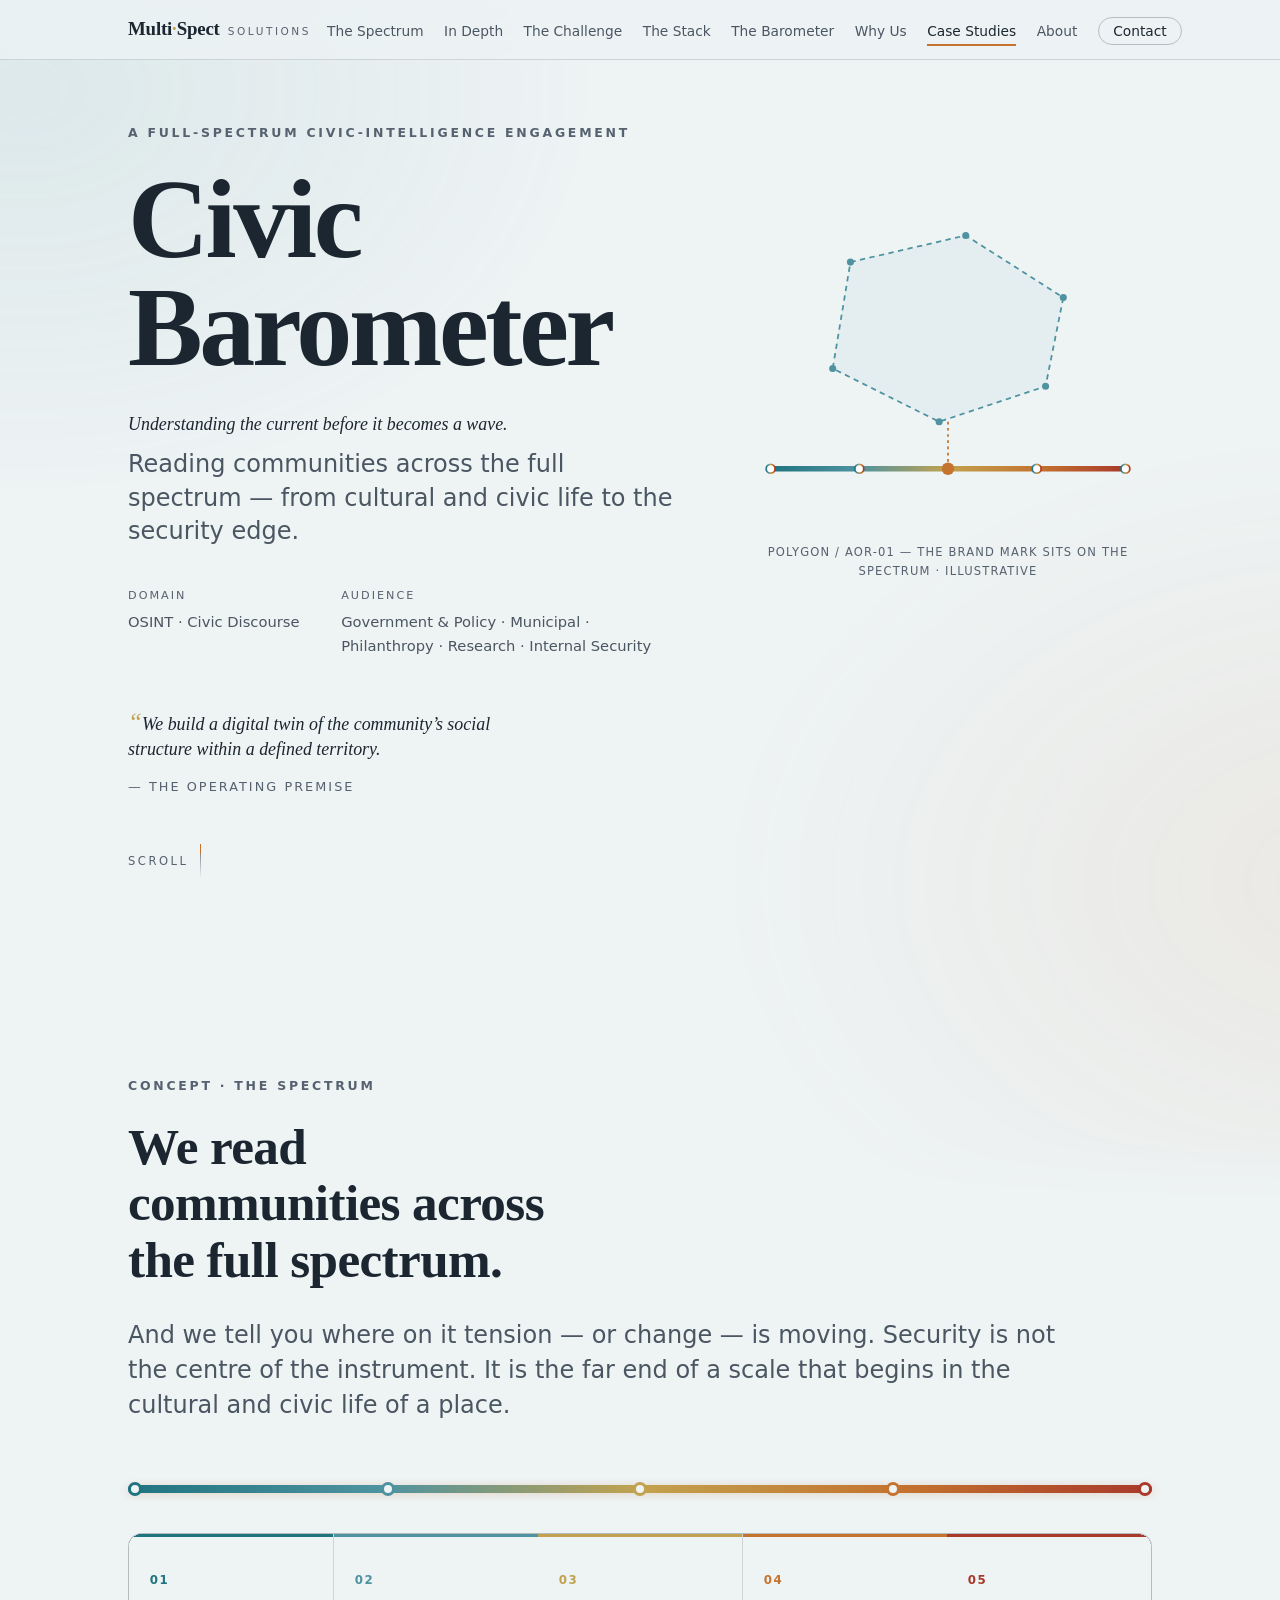
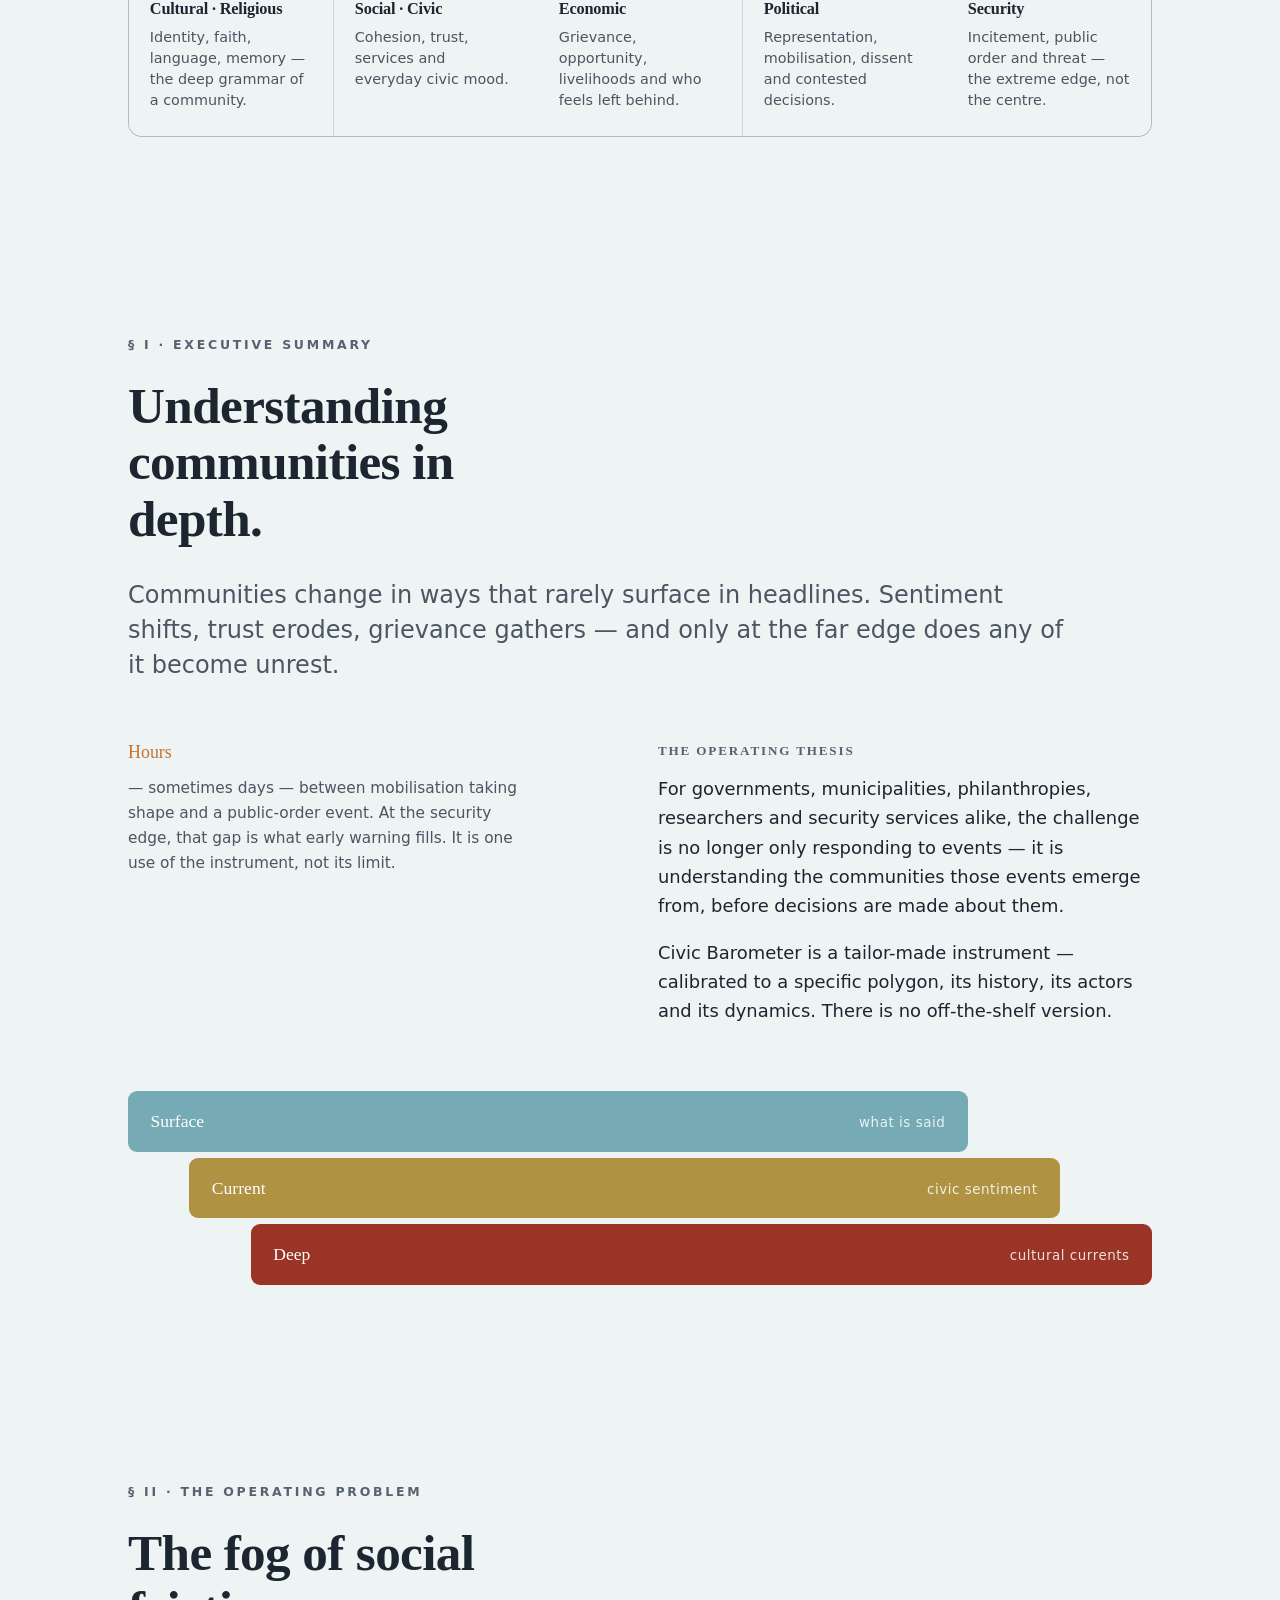
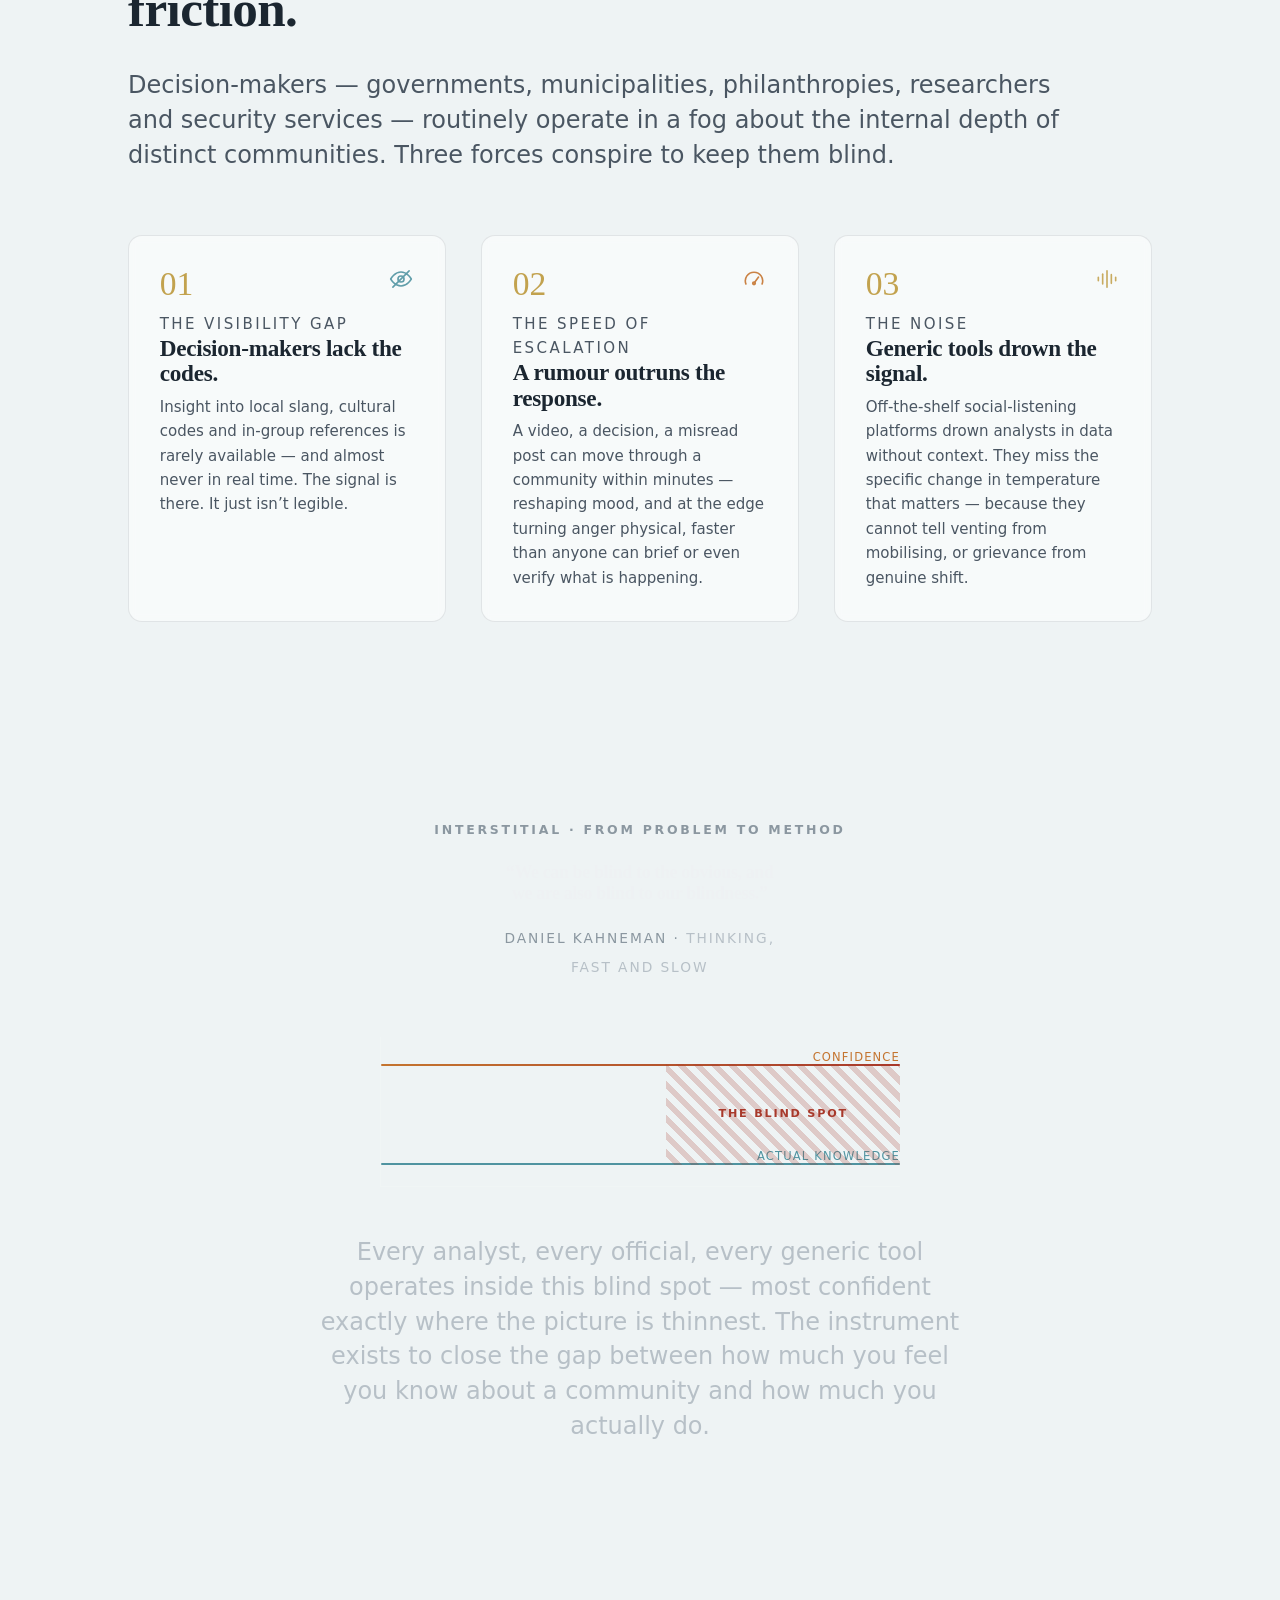
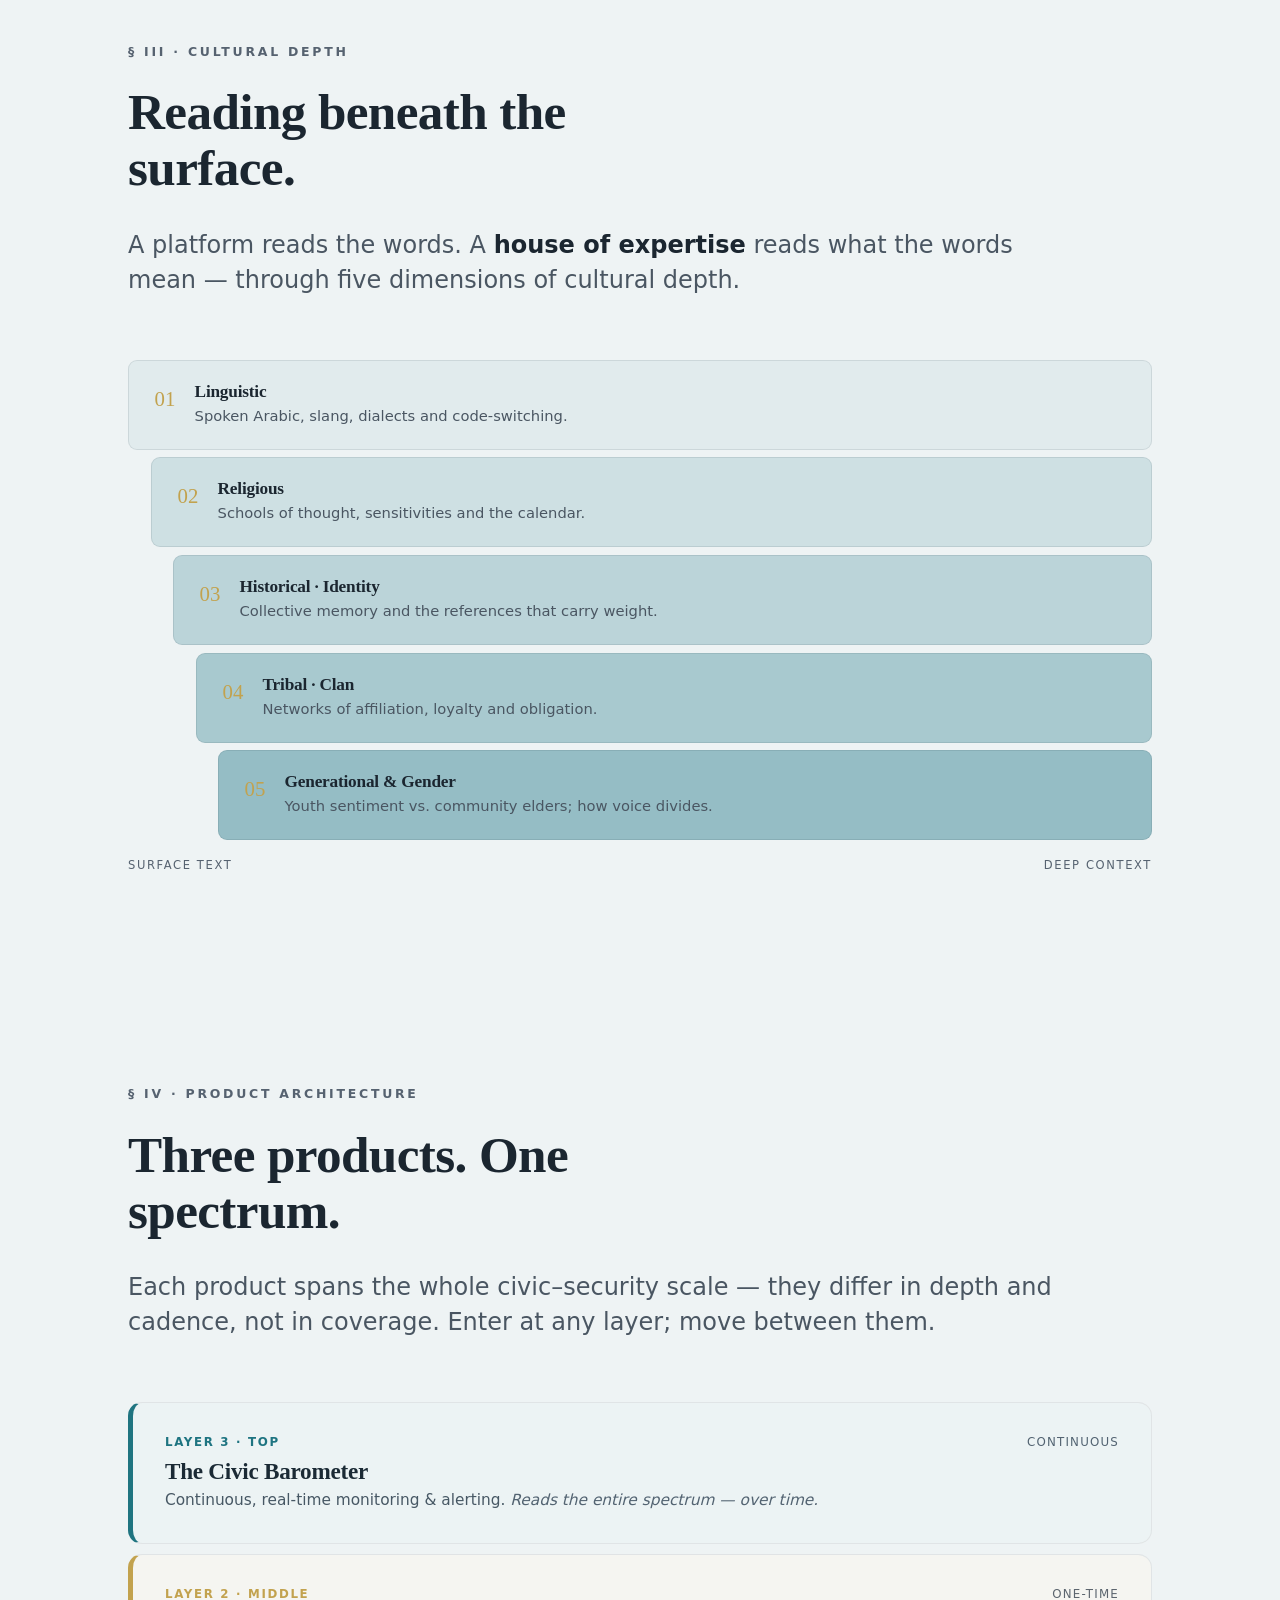
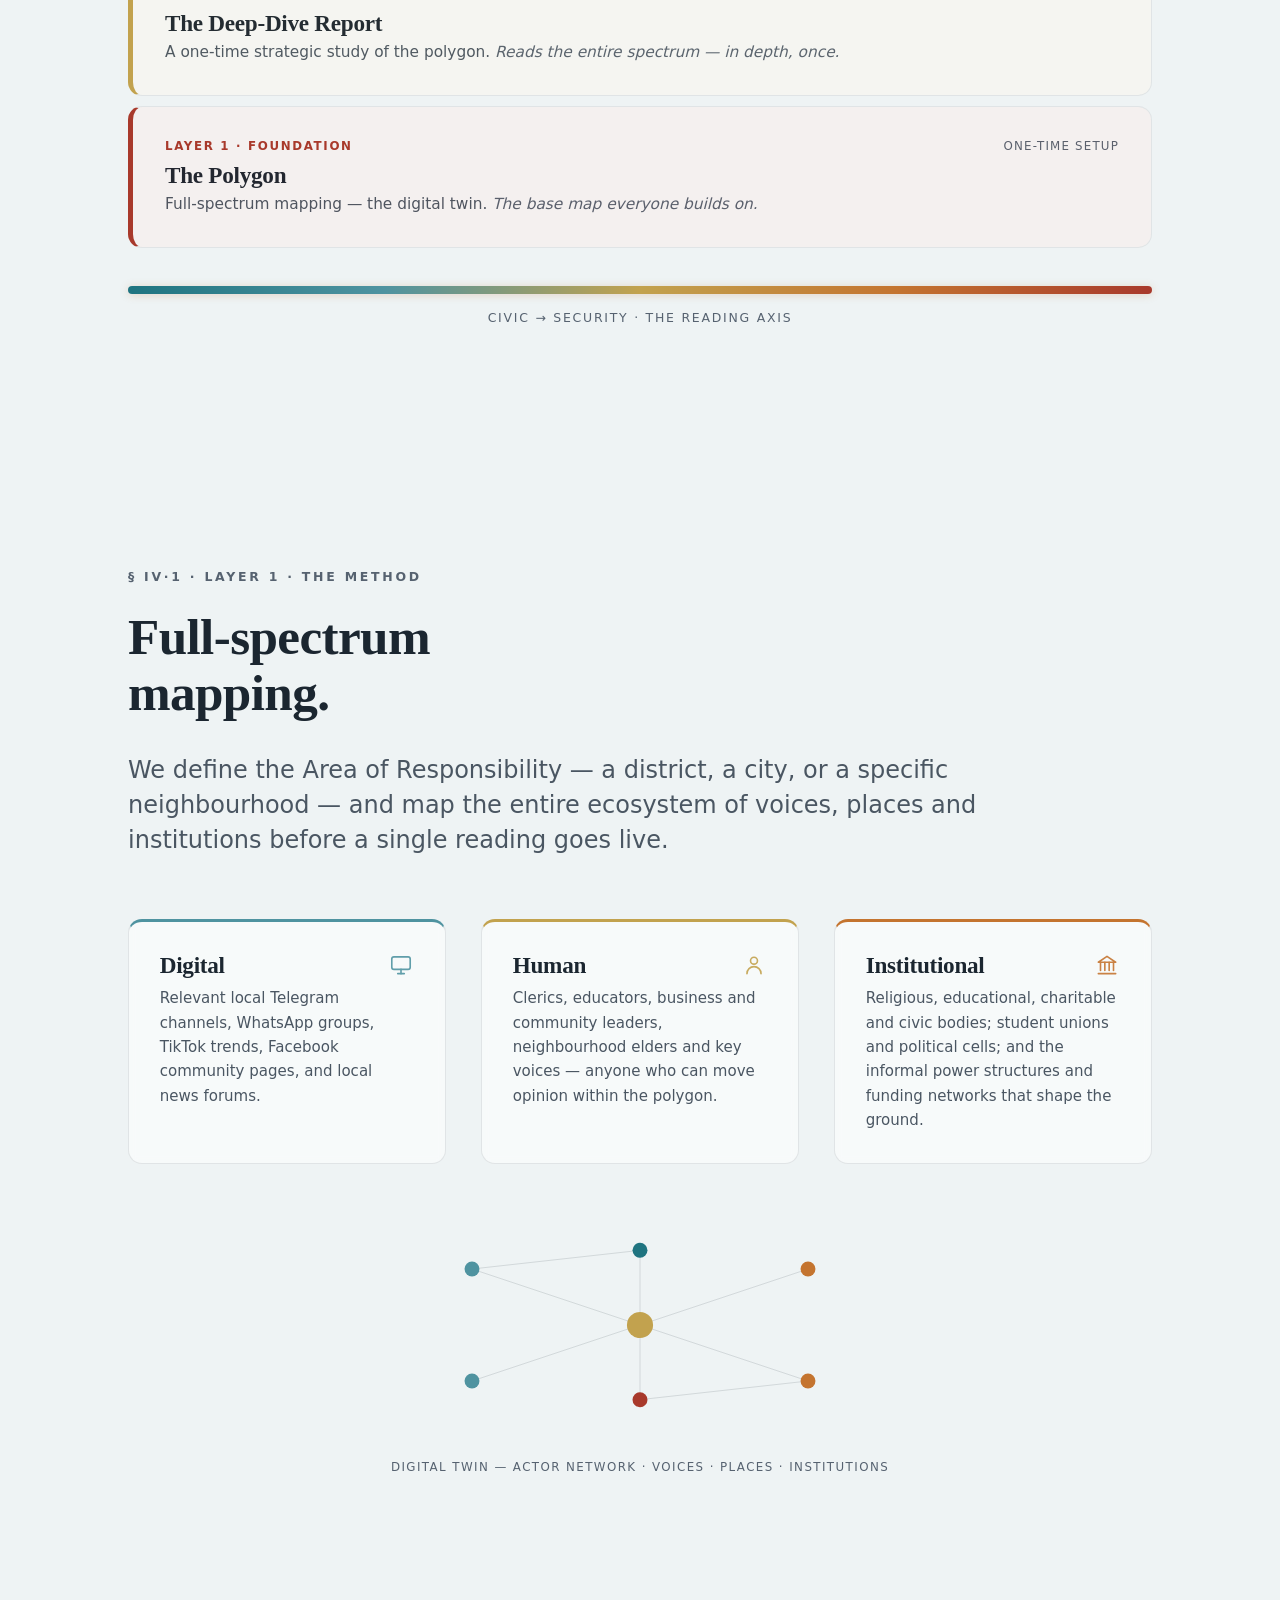
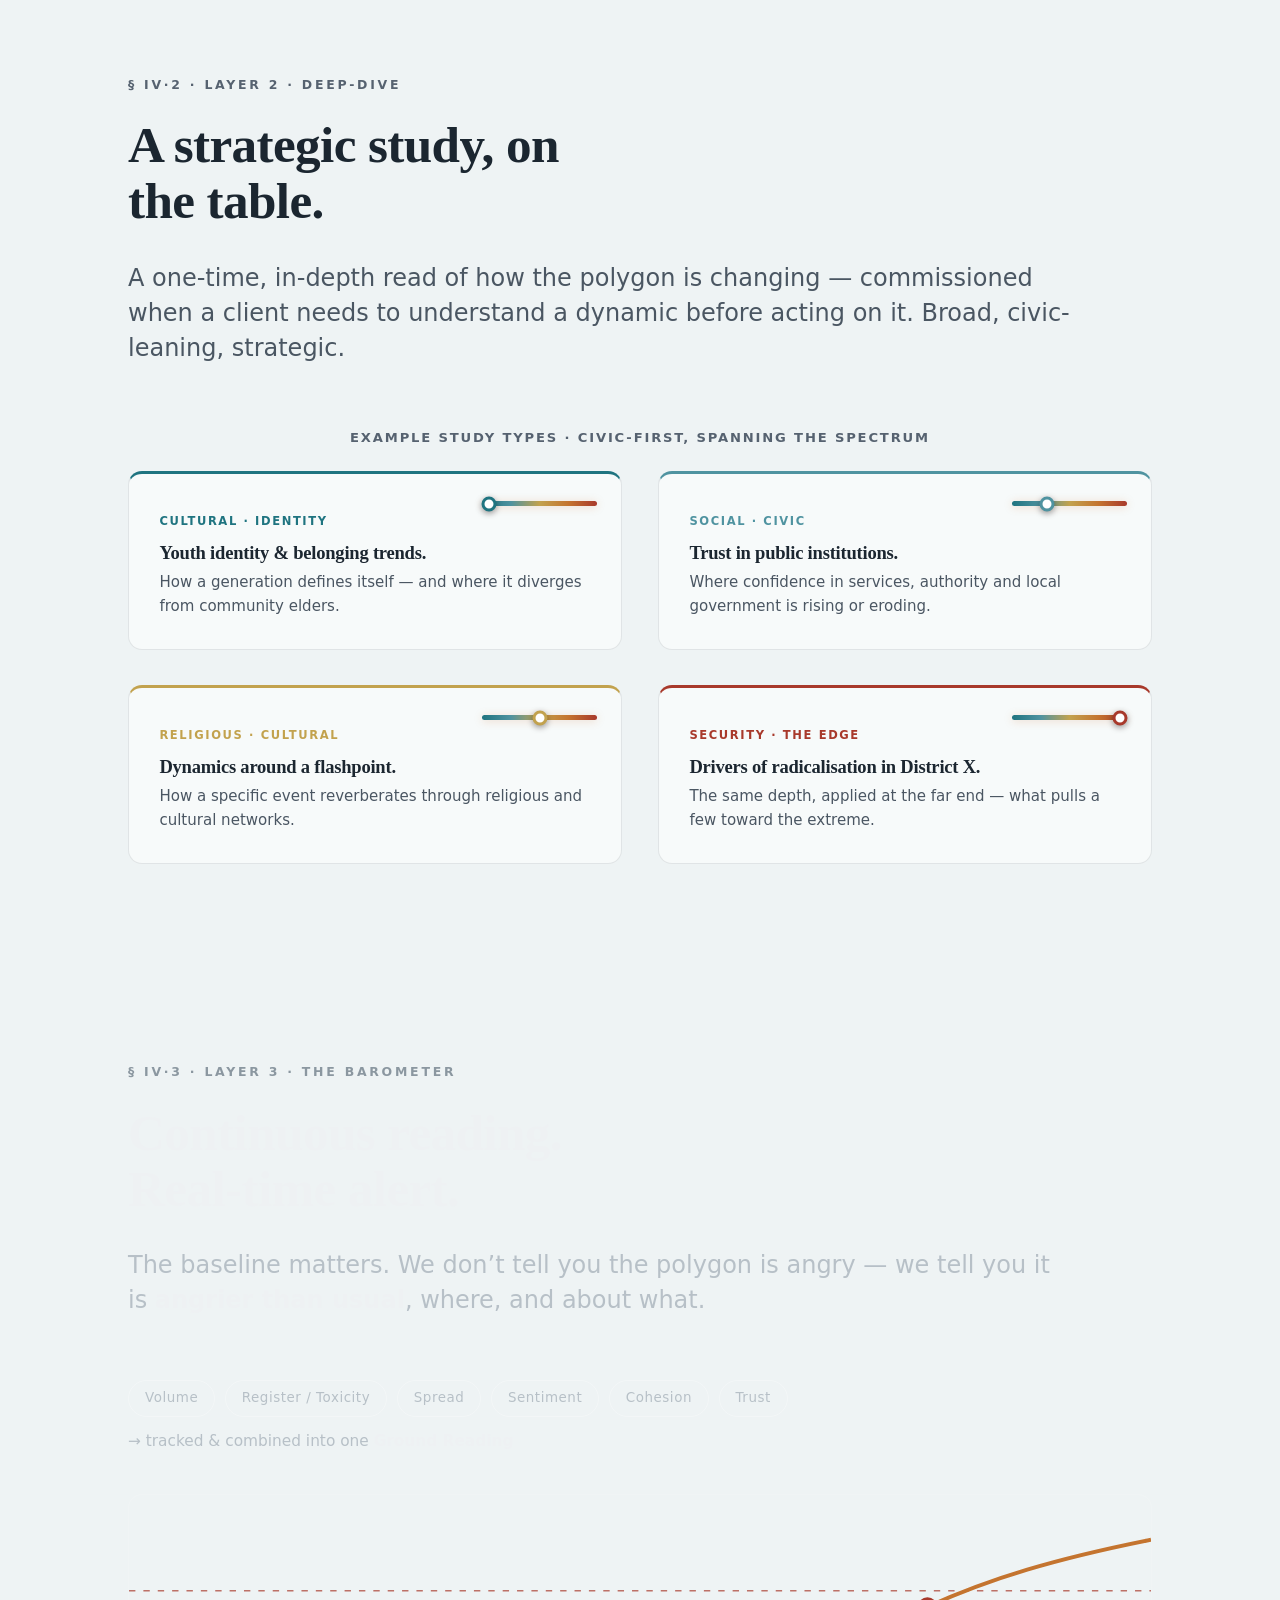
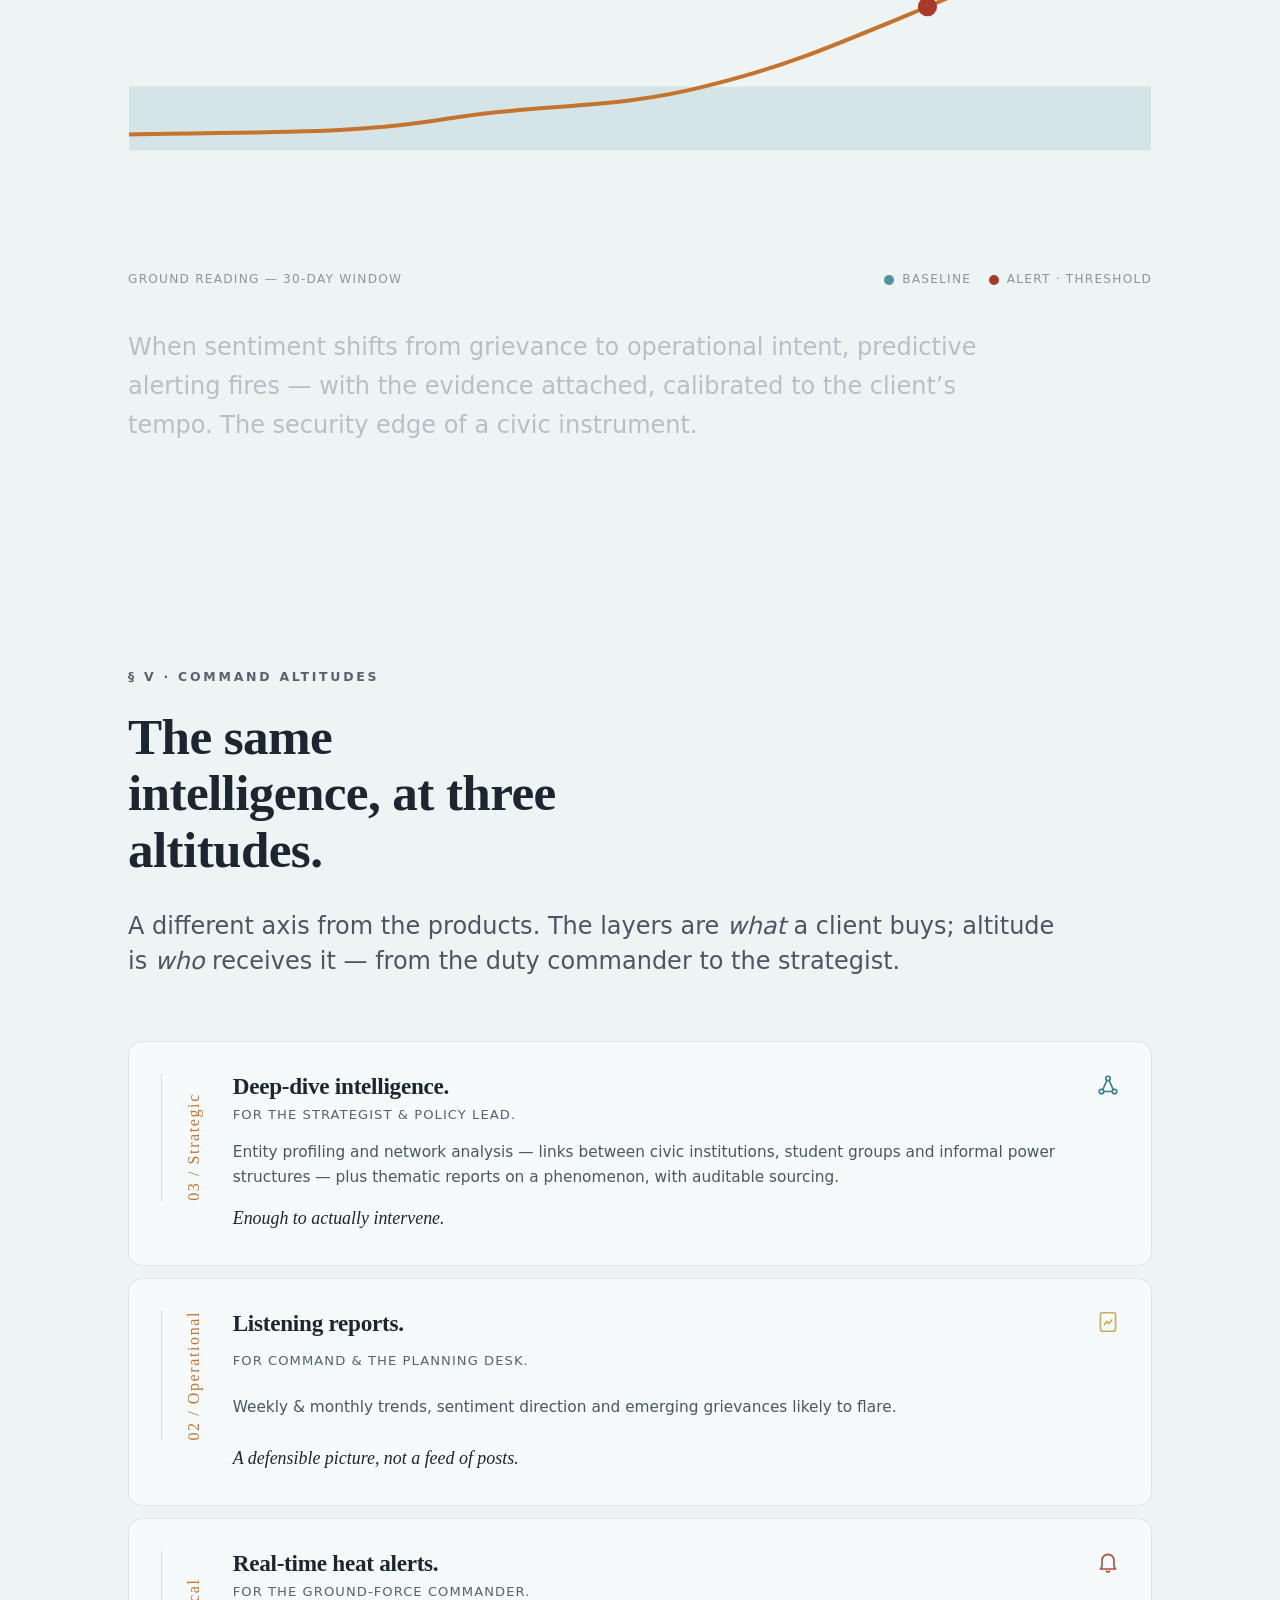
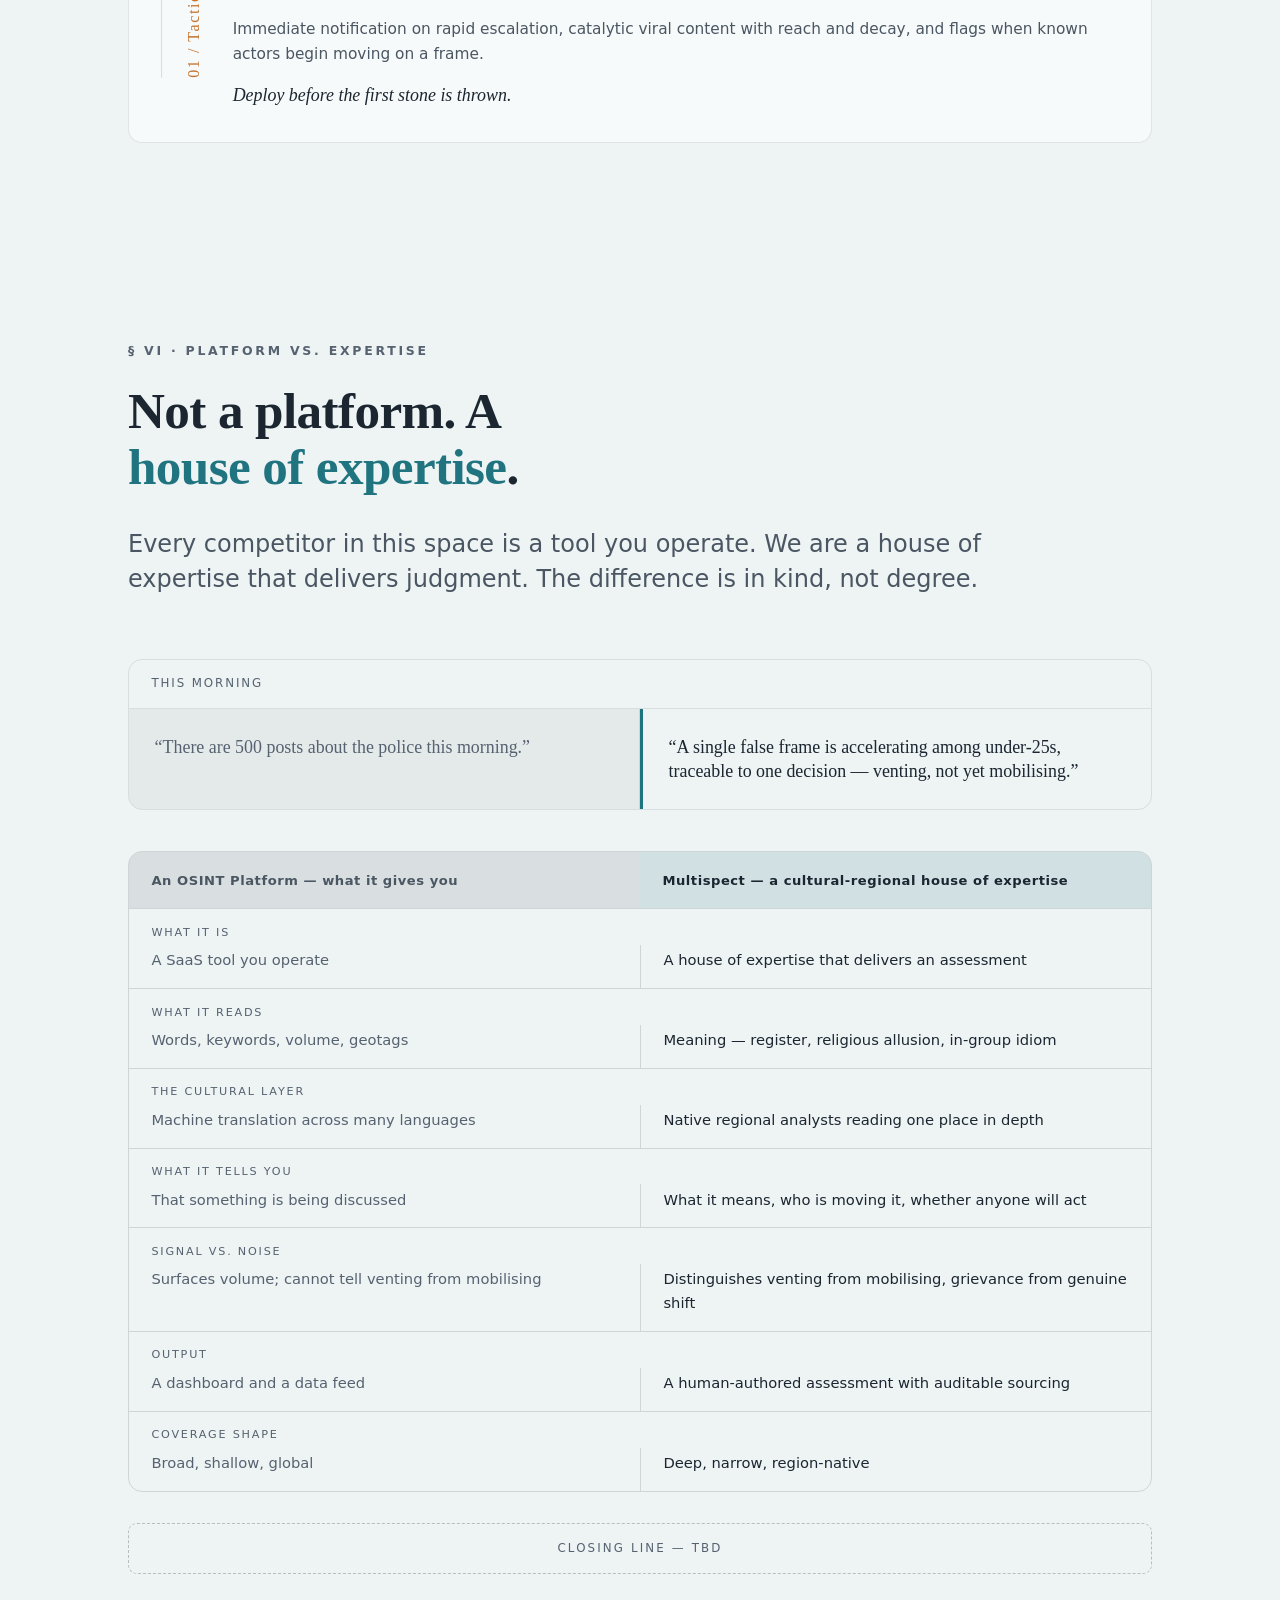
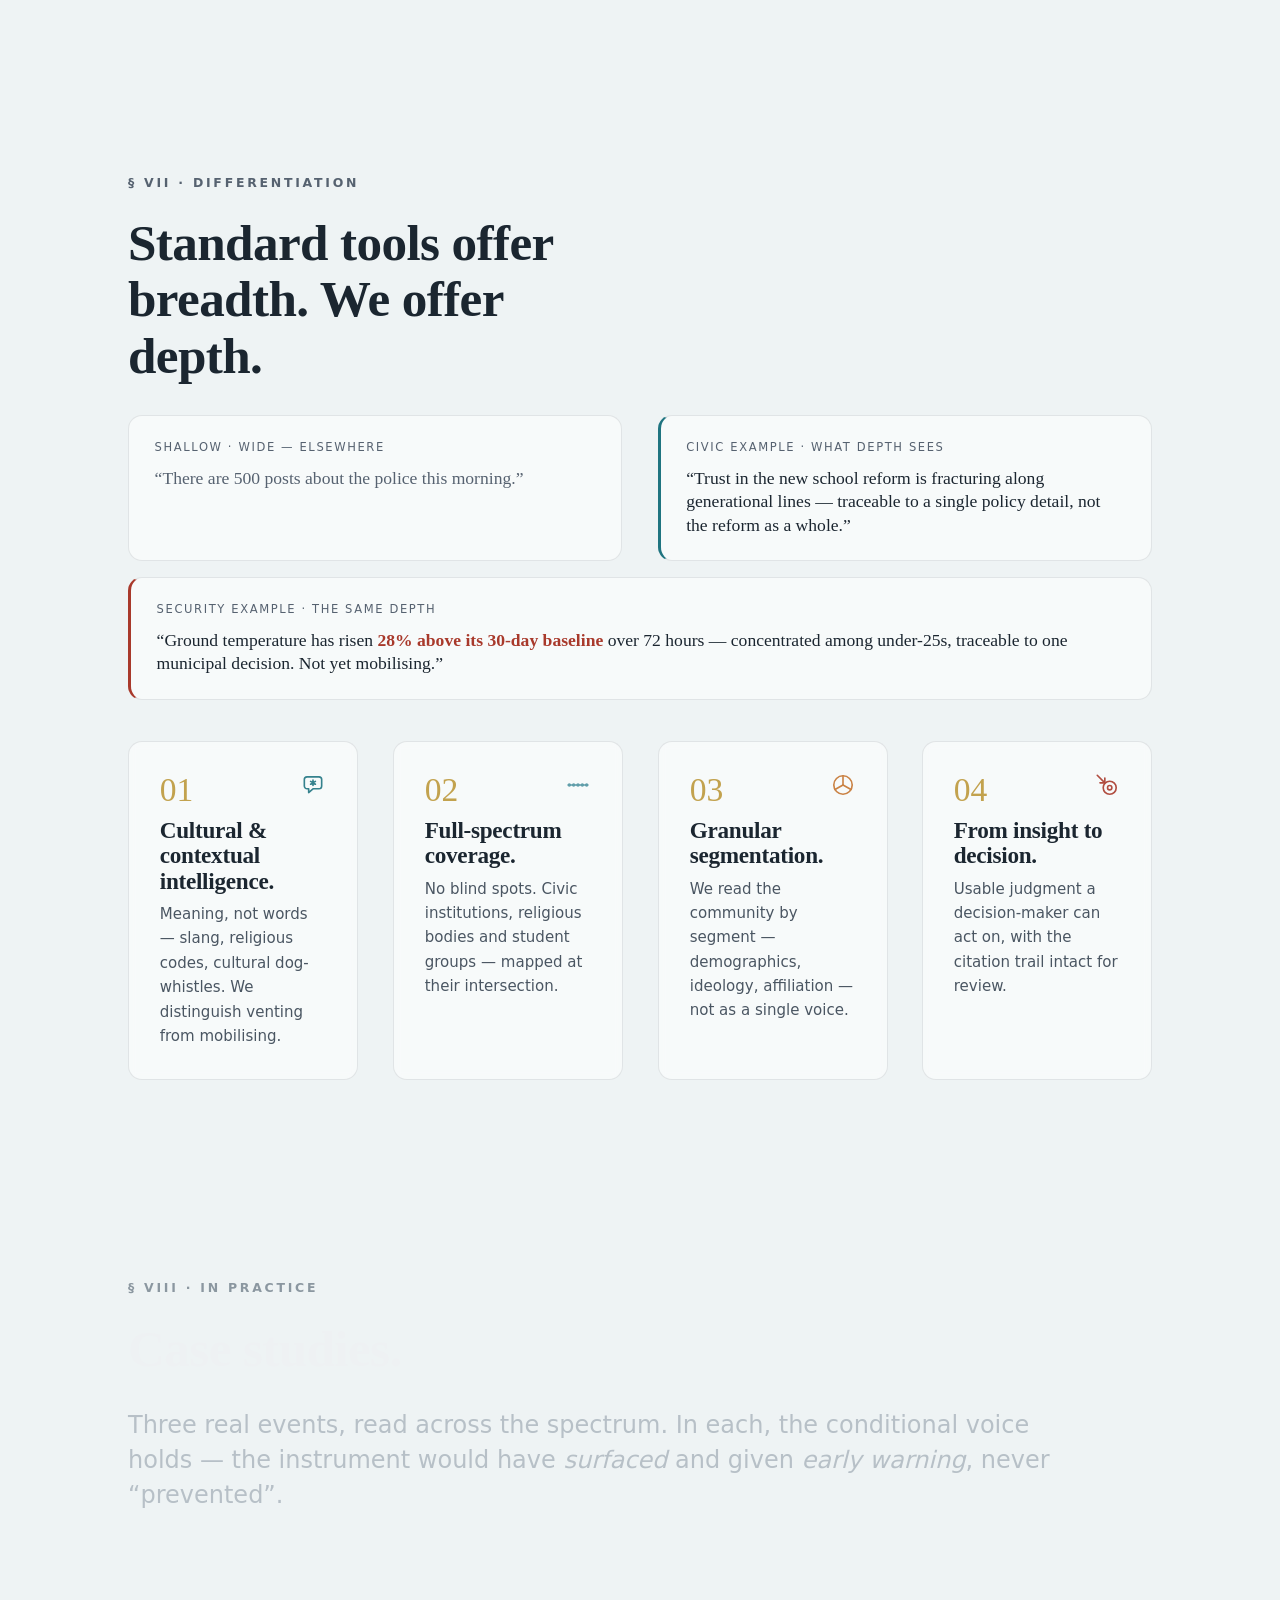
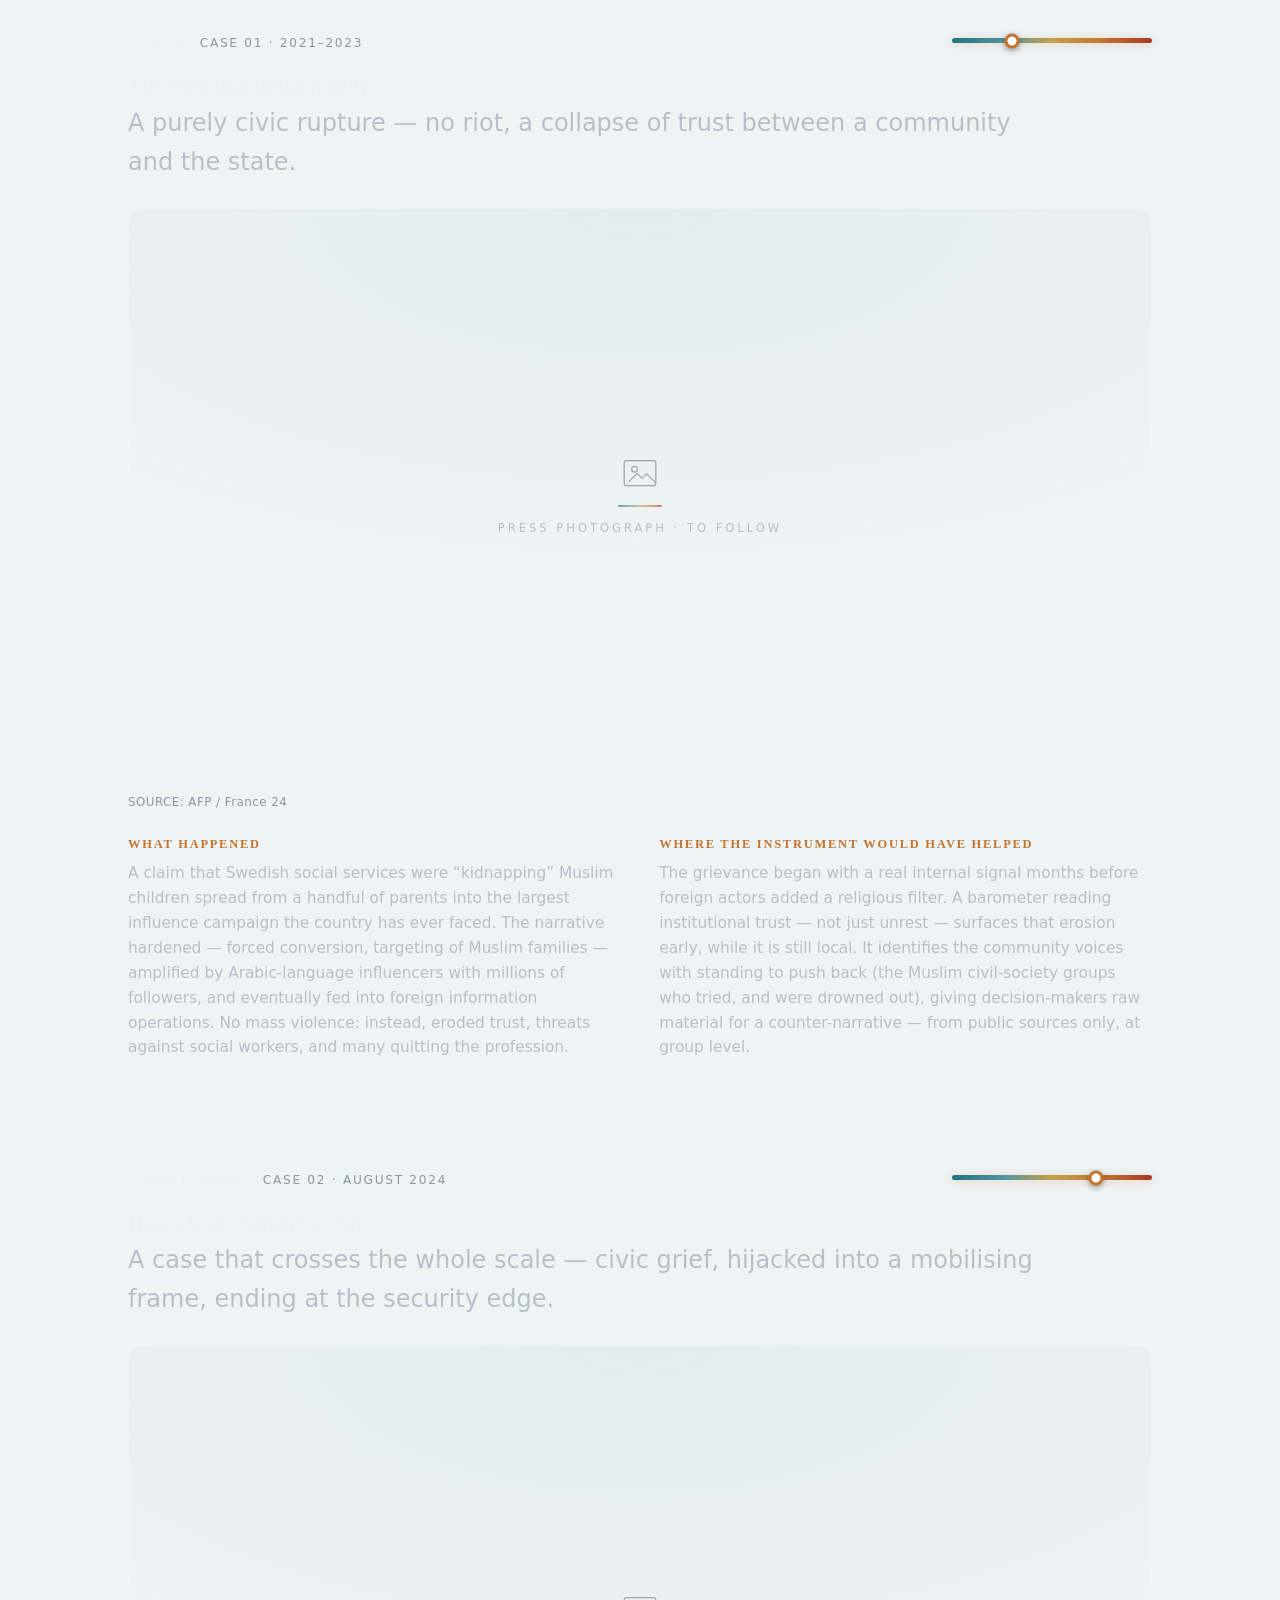
==== commit 968c62b6: "Fix hero premise overflowing the container; add glyph layer and study spectrum markers - The operati" ====
--- a/index.html
+++ b/index.html
@@ -118,11 +118,13 @@
         </figure>
       </div>
 
-      <p class="hero__premise" data-reveal>
-        <span class="quote-glyph" aria-hidden="true">“</span>We build a digital twin of the community’s social structure within a defined territory.<span class="quote-attr">— The Operating Premise</span>
-      </p>
-
-      <div class="scroll-cue" aria-hidden="true" data-reveal><span>Scroll</span><i></i></div>
+      <div class="wrap">
+        <p class="hero__premise" data-reveal>
+          <span class="quote-glyph" aria-hidden="true">“</span>We build a digital twin of the community’s social structure within a defined territory.<span class="quote-attr">— The Operating Premise</span>
+        </p>
+
+        <div class="scroll-cue" aria-hidden="true" data-reveal><span>Scroll</span><i></i></div>
+      </div>
     </section>
 
 
@@ -217,19 +219,22 @@
         <p class="section__lede" data-reveal>Decision-makers — governments, municipalities, philanthropies, researchers and security services — routinely operate in a fog about the internal depth of distinct communities. Three forces conspire to keep them blind.</p>
 
         <div class="cols cols--3">
-          <article class="card" data-reveal>
+          <article class="card" data-reveal style="--band:var(--spec-2)">
+            <span class="glyph" aria-hidden="true"><svg viewBox="0 0 24 24" fill="none" stroke="currentColor" stroke-width="1.5" stroke-linecap="round" stroke-linejoin="round"><path d="M2.5 12S6 5.5 12 5.5 21.5 12 21.5 12 18 18.5 12 18.5 2.5 12 2.5 12z"/><circle cx="12" cy="12" r="2.8"/><line x1="4.5" y1="19.5" x2="19.5" y2="4.5"/></svg></span>
             <span class="card__no">01</span>
             <p class="card__label">The Visibility Gap</p>
             <h3>Decision-makers lack the codes.</h3>
             <p>Insight into local slang, cultural codes and in-group references is rarely available — and almost never in real time. The signal is there. It just isn’t legible.</p>
           </article>
-          <article class="card" data-reveal>
+          <article class="card" data-reveal style="--band:var(--spec-4)">
+            <span class="glyph" aria-hidden="true"><svg viewBox="0 0 24 24" fill="none" stroke="currentColor" stroke-width="1.5" stroke-linecap="round" stroke-linejoin="round"><path d="M4.5 16.5a8 8 0 1 1 15 0"/><line x1="12" y1="16" x2="16.2" y2="10.2"/><circle cx="12" cy="16" r="1.2"/></svg></span>
             <span class="card__no">02</span>
             <p class="card__label">The Speed of Escalation</p>
             <h3>A rumour outruns the response.</h3>
             <p>A video, a decision, a misread post can move through a community within minutes — reshaping mood, and at the edge turning anger physical, faster than anyone can brief or even verify what is happening.</p>
           </article>
-          <article class="card" data-reveal>
+          <article class="card" data-reveal style="--band:var(--spec-3)">
+            <span class="glyph" aria-hidden="true"><svg viewBox="0 0 24 24" fill="none" stroke="currentColor" stroke-width="1.5" stroke-linecap="round" stroke-linejoin="round"><line x1="4" y1="10.5" x2="4" y2="13.5"/><line x1="8" y1="7.5" x2="8" y2="16.5"/><line x1="12" y1="4.5" x2="12" y2="19.5"/><line x1="16" y1="8" x2="16" y2="16"/><line x1="20" y1="10.5" x2="20" y2="13.5"/></svg></span>
             <span class="card__no">03</span>
             <p class="card__label">The Noise</p>
             <h3>Generic tools drown the signal.</h3>
@@ -346,14 +351,17 @@
 
         <div class="cols cols--3 actor-rows">
           <article class="card card--tinted" data-reveal style="--band:var(--spec-2)">
+            <span class="glyph" aria-hidden="true"><svg viewBox="0 0 24 24" fill="none" stroke="currentColor" stroke-width="1.5" stroke-linecap="round" stroke-linejoin="round"><rect x="3.5" y="4.5" width="17" height="11.5" rx="2"/><line x1="9" y1="20" x2="15" y2="20"/><line x1="12" y1="16" x2="12" y2="20"/></svg></span>
             <h3>Digital</h3>
             <p>Relevant local Telegram channels, WhatsApp groups, TikTok trends, Facebook community pages, and local news forums.</p>
           </article>
           <article class="card card--tinted" data-reveal style="--band:var(--spec-3)">
+            <span class="glyph" aria-hidden="true"><svg viewBox="0 0 24 24" fill="none" stroke="currentColor" stroke-width="1.5" stroke-linecap="round" stroke-linejoin="round"><circle cx="12" cy="8" r="3.2"/><path d="M5.5 20a6.5 6.5 0 0 1 13 0"/></svg></span>
             <h3>Human</h3>
             <p>Clerics, educators, business and community leaders, neighbourhood elders and key voices — anyone who can move opinion within the polygon.</p>
           </article>
           <article class="card card--tinted" data-reveal style="--band:var(--spec-4)">
+            <span class="glyph" aria-hidden="true"><svg viewBox="0 0 24 24" fill="none" stroke="currentColor" stroke-width="1.5" stroke-linecap="round" stroke-linejoin="round"><path d="M4 9.5L12 4l8 5.5H4z"/><line x1="6" y1="9.5" x2="6" y2="17"/><line x1="10" y1="9.5" x2="10" y2="17"/><line x1="14" y1="9.5" x2="14" y2="17"/><line x1="18" y1="9.5" x2="18" y2="17"/><line x1="4" y1="20" x2="20" y2="20"/></svg></span>
             <h3>Institutional</h3>
             <p>Religious, educational, charitable and civic bodies; student unions and political cells; and the informal power structures and funding networks that shape the ground.</p>
           </article>
@@ -393,21 +401,25 @@
         <p class="eyebrow eyebrow--center" data-reveal>Example study types · civic-first, spanning the spectrum</p>
         <div class="cols cols--2 studies">
           <article class="study" data-reveal style="--band:var(--spec-1)">
+            <div class="study__pos" aria-hidden="true"><div class="spectrum-bar spectrum-bar--mini"><div class="spectrum-bar__track"></div><span class="spectrum-bar__marker" style="--pos:0.06"></span></div></div>
             <span class="study__tag">Cultural · Identity</span>
             <h3>Youth identity &amp; belonging trends.</h3>
             <p>How a generation defines itself — and where it diverges from community elders.</p>
           </article>
           <article class="study" data-reveal style="--band:var(--spec-2)">
+            <div class="study__pos" aria-hidden="true"><div class="spectrum-bar spectrum-bar--mini"><div class="spectrum-bar__track"></div><span class="spectrum-bar__marker" style="--pos:0.30"></span></div></div>
             <span class="study__tag">Social · Civic</span>
             <h3>Trust in public institutions.</h3>
             <p>Where confidence in services, authority and local government is rising or eroding.</p>
           </article>
           <article class="study" data-reveal style="--band:var(--spec-3)">
+            <div class="study__pos" aria-hidden="true"><div class="spectrum-bar spectrum-bar--mini"><div class="spectrum-bar__track"></div><span class="spectrum-bar__marker" style="--pos:0.50"></span></div></div>
             <span class="study__tag">Religious · Cultural</span>
             <h3>Dynamics around a flashpoint.</h3>
             <p>How a specific event reverberates through religious and cultural networks.</p>
           </article>
           <article class="study" data-reveal style="--band:var(--spec-5)">
+            <div class="study__pos" aria-hidden="true"><div class="spectrum-bar spectrum-bar--mini"><div class="spectrum-bar__track"></div><span class="spectrum-bar__marker" style="--pos:0.94"></span></div></div>
             <span class="study__tag">Security · The Edge</span>
             <h3>Drivers of radicalisation in District X.</h3>
             <p>The same depth, applied at the far end — what pulls a few toward the extreme.</p>
@@ -463,21 +475,24 @@
         <p class="section__lede" data-reveal>A different axis from the products. The layers are <em>what</em> a client buys; altitude is <em>who</em> receives it — from the duty commander to the strategist.</p>
 
         <div class="altitudes">
-          <article class="altitude" data-reveal>
+          <article class="altitude" data-reveal style="--band:var(--spec-1)">
+            <span class="glyph" aria-hidden="true"><svg viewBox="0 0 24 24" fill="none" stroke="currentColor" stroke-width="1.5" stroke-linecap="round" stroke-linejoin="round"><circle cx="6" cy="18" r="2.1"/><circle cx="12" cy="6" r="2.1"/><circle cx="18" cy="18" r="2.1"/><line x1="7.2" y1="16.2" x2="10.9" y2="7.9"/><line x1="13.1" y1="7.9" x2="16.8" y2="16.2"/><line x1="8.1" y1="18" x2="15.9" y2="18"/></svg></span>
             <span class="altitude__level">03 / Strategic</span>
             <h3>Deep-dive intelligence.</h3>
             <p class="altitude__for">For the strategist &amp; policy lead.</p>
             <p>Entity profiling and network analysis — links between civic institutions, student groups and informal power structures — plus thematic reports on a phenomenon, with auditable sourcing.</p>
             <p class="altitude__note">Enough to actually intervene.</p>
           </article>
-          <article class="altitude" data-reveal>
+          <article class="altitude" data-reveal style="--band:var(--spec-3)">
+            <span class="glyph" aria-hidden="true"><svg viewBox="0 0 24 24" fill="none" stroke="currentColor" stroke-width="1.5" stroke-linecap="round" stroke-linejoin="round"><rect x="5" y="3.5" width="14" height="17" rx="2"/><path d="M8.5 14.5l2.5-3 2 2 2.5-3.5"/></svg></span>
             <span class="altitude__level">02 / Operational</span>
             <h3>Listening reports.</h3>
             <p class="altitude__for">For command &amp; the planning desk.</p>
             <p>Weekly &amp; monthly trends, sentiment direction and emerging grievances likely to flare.</p>
             <p class="altitude__note">A defensible picture, not a feed of posts.</p>
           </article>
-          <article class="altitude" data-reveal>
+          <article class="altitude" data-reveal style="--band:var(--spec-5)">
+            <span class="glyph" aria-hidden="true"><svg viewBox="0 0 24 24" fill="none" stroke="currentColor" stroke-width="1.5" stroke-linecap="round" stroke-linejoin="round"><path d="M6.5 16v-5.5a5.5 5.5 0 0 1 11 0V16l1.5 2.5h-14L6.5 16z"/><path d="M10.5 20.5a1.7 1.7 0 0 0 3 0"/></svg></span>
             <span class="altitude__level">01 / Tactical</span>
             <h3>Real-time heat alerts.</h3>
             <p class="altitude__for">For the ground-force commander.</p>
@@ -556,10 +571,10 @@
         </div>
 
         <div class="cols cols--4 diffs">
-          <article class="card" data-reveal><span class="card__no">01</span><h3>Cultural &amp; contextual intelligence.</h3><p>Meaning, not words — slang, religious codes, cultural dog-whistles. We distinguish venting from mobilising.</p></article>
-          <article class="card" data-reveal><span class="card__no">02</span><h3>Full-spectrum coverage.</h3><p>No blind spots. Civic institutions, religious bodies and student groups — mapped at their intersection.</p></article>
-          <article class="card" data-reveal><span class="card__no">03</span><h3>Granular segmentation.</h3><p>We read the community by segment — demographics, ideology, affiliation — not as a single voice.</p></article>
-          <article class="card" data-reveal><span class="card__no">04</span><h3>From insight to decision.</h3><p>Usable judgment a decision-maker can act on, with the citation trail intact for review.</p></article>
+          <article class="card" data-reveal style="--band:var(--spec-1)"><span class="glyph" aria-hidden="true"><svg viewBox="0 0 24 24" fill="none" stroke="currentColor" stroke-width="1.5" stroke-linecap="round" stroke-linejoin="round"><path d="M4 7a2.5 2.5 0 0 1 2.5-2.5h11A2.5 2.5 0 0 1 20 7v6a2.5 2.5 0 0 1-2.5 2.5H12l-4 3.5v-3.5H6.5A2.5 2.5 0 0 1 4 13V7z"/><path d="M12 7.5v5M9.8 8.7l4.4 2.6M14.2 8.7l-4.4 2.6"/></svg></span><span class="card__no">01</span><h3>Cultural &amp; contextual intelligence.</h3><p>Meaning, not words — slang, religious codes, cultural dog-whistles. We distinguish venting from mobilising.</p></article>
+          <article class="card" data-reveal style="--band:var(--spec-2)"><span class="glyph" aria-hidden="true"><svg viewBox="0 0 24 24" fill="none" stroke="currentColor" stroke-width="1.5" stroke-linecap="round" stroke-linejoin="round"><line x1="3" y1="12" x2="21" y2="12"/><circle cx="4" cy="12" r="1.6" fill="currentColor" stroke="none"/><circle cx="8" cy="12" r="1.6" fill="currentColor" stroke="none"/><circle cx="12" cy="12" r="1.6" fill="currentColor" stroke="none"/><circle cx="16" cy="12" r="1.6" fill="currentColor" stroke="none"/><circle cx="20" cy="12" r="1.6" fill="currentColor" stroke="none"/></svg></span><span class="card__no">02</span><h3>Full-spectrum coverage.</h3><p>No blind spots. Civic institutions, religious bodies and student groups — mapped at their intersection.</p></article>
+          <article class="card" data-reveal style="--band:var(--spec-4)"><span class="glyph" aria-hidden="true"><svg viewBox="0 0 24 24" fill="none" stroke="currentColor" stroke-width="1.5" stroke-linecap="round" stroke-linejoin="round"><circle cx="12" cy="12" r="8.5"/><line x1="12" y1="12" x2="12" y2="3.5"/><line x1="12" y1="12" x2="19.4" y2="16.2"/><line x1="12" y1="12" x2="4.6" y2="16.2"/></svg></span><span class="card__no">03</span><h3>Granular segmentation.</h3><p>We read the community by segment — demographics, ideology, affiliation — not as a single voice.</p></article>
+          <article class="card" data-reveal style="--band:var(--spec-5)"><span class="glyph" aria-hidden="true"><svg viewBox="0 0 24 24" fill="none" stroke="currentColor" stroke-width="1.5" stroke-linecap="round" stroke-linejoin="round"><circle cx="14.5" cy="14.5" r="6"/><circle cx="14.5" cy="14.5" r="2"/><path d="M3 3l7 7"/><path d="M10 5.5V10H5.5"/></svg></span><span class="card__no">04</span><h3>From insight to decision.</h3><p>Usable judgment a decision-maker can act on, with the citation trail intact for review.</p></article>
         </div>
       </div>
     </section>
@@ -683,10 +698,10 @@
         <p class="section__lede" data-reveal>We pair experienced analysts with modern AI, applying each to what it does best — without substituting one for the other.</p>
 
         <div class="cols cols--2 pillars">
-          <article class="pillar" data-reveal><span class="pillar__no">01</span><h3>Cultural fluency</h3><p>Our analysts work natively across Arabic and other Middle Eastern, Slavic and European languages, interpreting the cultural register rather than the literal text — the religious allusion, the in-group idiom, the historical reference automated translation cannot capture.</p></article>
-          <article class="pillar" data-reveal><span class="pillar__no">02</span><h3>Domain depth</h3><p>We serve diplomatic missions, municipal authorities and security-adjacent clients across some of the most sensitive theatres in the world — Israel, the wider Middle East, and Western Europe. Each engagement is tailor-made for the client and the context.</p></article>
-          <article class="pillar" data-reveal><span class="pillar__no">03</span><h3>AI as instrument, not product</h3><p>Modern AI supports every stage — narrative detection, sentiment modelling, source mapping, translation triage. The intelligence is delivered as a human-authored assessment with fully auditable sourcing. The client receives analytical judgment, not access to a generic tool.</p></article>
-          <article class="pillar" data-reveal><span class="pillar__no">04</span><h3>Boutique by design</h3><p>Our services are led by senior, seasoned analysts with direct responsibility for delivery, combining a bespoke approach with deep, first-hand expertise. The client works with the people who produce the intelligence.</p></article>
+          <article class="pillar" data-reveal style="--band:var(--spec-2)"><span class="glyph" aria-hidden="true"><svg viewBox="0 0 24 24" fill="none" stroke="currentColor" stroke-width="1.5" stroke-linecap="round" stroke-linejoin="round"><path d="M4 7a2.5 2.5 0 0 1 2.5-2.5h11A2.5 2.5 0 0 1 20 7v6a2.5 2.5 0 0 1-2.5 2.5H12l-4 3.5v-3.5H6.5A2.5 2.5 0 0 1 4 13V7z"/><circle cx="8.5" cy="10" r=".9" fill="currentColor" stroke="none"/><circle cx="12" cy="10" r=".9" fill="currentColor" stroke="none"/><circle cx="15.5" cy="10" r=".9" fill="currentColor" stroke="none"/></svg></span><span class="pillar__no">01</span><h3>Cultural fluency</h3><p>Our analysts work natively across Arabic and other Middle Eastern, Slavic and European languages, interpreting the cultural register rather than the literal text — the religious allusion, the in-group idiom, the historical reference automated translation cannot capture.</p></article>
+          <article class="pillar" data-reveal style="--band:var(--spec-4)"><span class="glyph" aria-hidden="true"><svg viewBox="0 0 24 24" fill="none" stroke="currentColor" stroke-width="1.5" stroke-linecap="round" stroke-linejoin="round"><path d="M12 21s-6.5-5.8-6.5-11a6.5 6.5 0 0 1 13 0c0 5.2-6.5 11-6.5 11z"/><circle cx="12" cy="10" r="2.4"/></svg></span><span class="pillar__no">02</span><h3>Domain depth</h3><p>We serve diplomatic missions, municipal authorities and security-adjacent clients across some of the most sensitive theatres in the world — Israel, the wider Middle East, and Western Europe. Each engagement is tailor-made for the client and the context.</p></article>
+          <article class="pillar" data-reveal style="--band:var(--spec-3)"><span class="glyph" aria-hidden="true"><svg viewBox="0 0 24 24" fill="none" stroke="currentColor" stroke-width="1.5" stroke-linecap="round" stroke-linejoin="round"><rect x="7" y="7" width="10" height="10" rx="1.5"/><rect x="10" y="10" width="4" height="4" rx=".5"/><path d="M9 7V4.5M12 7V4.5M15 7V4.5M9 19.5V17M12 19.5V17M15 19.5V17M7 9H4.5M7 12H4.5M7 15H4.5M19.5 9H17M19.5 12H17M19.5 15H17"/></svg></span><span class="pillar__no">03</span><h3>AI as instrument, not product</h3><p>Modern AI supports every stage — narrative detection, sentiment modelling, source mapping, translation triage. The intelligence is delivered as a human-authored assessment with fully auditable sourcing. The client receives analytical judgment, not access to a generic tool.</p></article>
+          <article class="pillar" data-reveal style="--band:var(--spec-1)"><span class="glyph" aria-hidden="true"><svg viewBox="0 0 24 24" fill="none" stroke="currentColor" stroke-width="1.5" stroke-linecap="round" stroke-linejoin="round"><path d="M7.5 4.5h9L21 9.5 12 20 3 9.5l4.5-5z"/><path d="M3 9.5h18"/></svg></span><span class="pillar__no">04</span><h3>Boutique by design</h3><p>Our services are led by senior, seasoned analysts with direct responsibility for delivery, combining a bespoke approach with deep, first-hand expertise. The client works with the people who produce the intelligence.</p></article>
         </div>
       </div>
     </section>
@@ -702,10 +717,10 @@
         <p class="section__lede" data-reveal>Lawful scope, group-level reading and human authorship — designed in, not retrofitted. Both an ethical commitment and a clean break from the opaque security-vendor market.</p>
 
         <div class="cols cols--4 principles">
-          <article class="principle" data-reveal><span class="principle__no">01</span><h3>Open-source only.</h3><p>We work from public and open material. No intrusion, no covert collection — a basis that survives scrutiny.</p></article>
-          <article class="principle" data-reveal><span class="principle__no">02</span><h3>Auditable sourcing.</h3><p>Every assessment carries its chain of evidence — sourcing that holds up in court, in committee, or in the press.</p></article>
-          <article class="principle" data-reveal><span class="principle__no">03</span><h3>Groups, never individuals.</h3><p>We assess the temperature of places and publics — not the propensity of named persons. Aligned with the EU AI Act’s red lines (Art. 5).</p></article>
-          <article class="principle" data-reveal><span class="principle__no">04</span><h3>Human-authored judgment.</h3><p>AI collects and triages; every conclusion is written by a named analyst who stands behind it. Understanding, not automation.</p></article>
+          <article class="principle" data-reveal style="--band:var(--spec-1)"><span class="glyph" aria-hidden="true"><svg viewBox="0 0 24 24" fill="none" stroke="currentColor" stroke-width="1.5" stroke-linecap="round" stroke-linejoin="round"><circle cx="12" cy="12" r="8.5"/><path d="M3.5 12h17M12 3.5c2.8 3 2.8 14 0 17-2.8-3-2.8-14 0-17z"/></svg></span><span class="principle__no">01</span><h3>Open-source only.</h3><p>We work from public and open material. No intrusion, no covert collection — a basis that survives scrutiny.</p></article>
+          <article class="principle" data-reveal style="--band:var(--spec-1)"><span class="glyph" aria-hidden="true"><svg viewBox="0 0 24 24" fill="none" stroke="currentColor" stroke-width="1.5" stroke-linecap="round" stroke-linejoin="round"><path d="M10.2 13.8l3.6-3.6"/><path d="M8.8 12.4l-2.5 2.5a3.4 3.4 0 0 0 4.8 4.8l2.5-2.5"/><path d="M15.2 11.6l2.5-2.5a3.4 3.4 0 0 0-4.8-4.8l-2.5 2.5"/></svg></span><span class="principle__no">02</span><h3>Auditable sourcing.</h3><p>Every assessment carries its chain of evidence — sourcing that holds up in court, in committee, or in the press.</p></article>
+          <article class="principle" data-reveal style="--band:var(--spec-1)"><span class="glyph" aria-hidden="true"><svg viewBox="0 0 24 24" fill="none" stroke="currentColor" stroke-width="1.5" stroke-linecap="round" stroke-linejoin="round"><circle cx="8.5" cy="9" r="2.6"/><circle cx="15.5" cy="9" r="2.6"/><path d="M3.5 19a5 5 0 0 1 10 0"/><path d="M12.6 14.6A5 5 0 0 1 20.5 19"/></svg></span><span class="principle__no">03</span><h3>Groups, never individuals.</h3><p>We assess the temperature of places and publics — not the propensity of named persons. Aligned with the EU AI Act’s red lines (Art. 5).</p></article>
+          <article class="principle" data-reveal style="--band:var(--spec-1)"><span class="glyph" aria-hidden="true"><svg viewBox="0 0 24 24" fill="none" stroke="currentColor" stroke-width="1.5" stroke-linecap="round" stroke-linejoin="round"><path d="M16.5 3.5l4 4L8.5 19.5 3 21l1.5-5.5L16.5 3.5z"/><path d="M14 6l4 4"/></svg></span><span class="principle__no">04</span><h3>Human-authored judgment.</h3><p>AI collects and triages; every conclusion is written by a named analyst who stands behind it. Understanding, not automation.</p></article>
         </div>
       </div>
     </section>
@@ -720,9 +735,9 @@
         <h2 class="section__title" data-reveal>From reaction to understanding — and, where needed, prevention.</h2>
 
         <div class="cols cols--3 benefits">
-          <article class="benefit" data-reveal><span class="benefit__no">01</span><h3>Understanding for better decisions</h3><p>A clear read of community depth before a decision is made — so policy, programmes and deployments meet the ground as it actually is.</p></article>
-          <article class="benefit" data-reveal><span class="benefit__no">02</span><h3>A defensible, evidence-based picture</h3><p>Which frame is spreading, who is carrying it, and which voices have the standing to push back — with the sourcing to brief command or committee.</p></article>
-          <article class="benefit" data-reveal><span class="benefit__no">03</span><h3>Total situational awareness</h3><p>Enter any friction event knowing who is driving it, why, and — critically — who inside the community has the standing to shift the dynamic.</p></article>
+          <article class="benefit" data-reveal style="--band:var(--spec-2)"><span class="glyph" aria-hidden="true"><svg viewBox="0 0 24 24" fill="none" stroke="currentColor" stroke-width="1.5" stroke-linecap="round" stroke-linejoin="round"><circle cx="12" cy="12" r="8.5"/><path d="M15.6 8.4l-2.2 5-5 2.2 2.2-5 5-2.2z"/></svg></span><span class="benefit__no">01</span><h3>Understanding for better decisions</h3><p>A clear read of community depth before a decision is made — so policy, programmes and deployments meet the ground as it actually is.</p></article>
+          <article class="benefit" data-reveal style="--band:var(--spec-3)"><span class="glyph" aria-hidden="true"><svg viewBox="0 0 24 24" fill="none" stroke="currentColor" stroke-width="1.5" stroke-linecap="round" stroke-linejoin="round"><path d="M12 3l7 2.6v5.2c0 4.4-2.9 8.4-7 10.2-4.1-1.8-7-5.8-7-10.2V5.6L12 3z"/><path d="M9 12l2.2 2.2 4.3-4.7"/></svg></span><span class="benefit__no">02</span><h3>A defensible, evidence-based picture</h3><p>Which frame is spreading, who is carrying it, and which voices have the standing to push back — with the sourcing to brief command or committee.</p></article>
+          <article class="benefit" data-reveal style="--band:var(--spec-4)"><span class="glyph" aria-hidden="true"><svg viewBox="0 0 24 24" fill="none" stroke="currentColor" stroke-width="1.5" stroke-linecap="round" stroke-linejoin="round"><circle cx="12" cy="12" r="8.5"/><circle cx="12" cy="12" r="4.5"/><line x1="12" y1="12" x2="18" y2="6"/><circle cx="15" cy="15" r="1.2" fill="currentColor" stroke="none"/></svg></span><span class="benefit__no">03</span><h3>Total situational awareness</h3><p>Enter any friction event knowing who is driving it, why, and — critically — who inside the community has the standing to shift the dynamic.</p></article>
         </div>
 
         <div class="contact" data-reveal>
--- a/styles.css
+++ b/styles.css
@@ -307,6 +307,12 @@
 /* stat */
 .stat__num{font-family:var(--font-display);font-size:clamp(2.6rem,2rem+4vw,5rem);line-height:.9;color:var(--spec-4);display:block;}
 .stat__cap{font-size:.96rem;color:var(--text-soft);margin-top:1rem;max-width:40ch;}
+
+/* glyphs — thin-stroke icon system, tinted by each card's spectrum band */
+.card,.pillar,.principle,.benefit,.altitude,.study{position:relative;}
+.glyph{position:absolute;top:clamp(1.3rem,2.4vw,1.9rem);right:clamp(1.3rem,2.4vw,1.9rem);
+  width:26px;height:26px;color:var(--band,var(--spec-3));opacity:.9;pointer-events:none;}
+.glyph svg{width:100%;height:100%;display:block;}
 
 /* -----------------------------------------------------------------
    9 · SECTION-SPECIFIC
@@ -369,6 +375,10 @@
 .study{border:1px solid var(--card-line);border-radius:var(--radius);padding:clamp(1.3rem,2.4vw,1.9rem);
   border-top:3px solid var(--band);background:var(--card-bg);}
 .study__tag{font-size:.72rem;letter-spacing:.14em;text-transform:uppercase;color:var(--band);font-weight:600;}
+/* spectrum position per study — echoes the case-study marker */
+.study__pos{position:absolute;top:1.7rem;right:1.5rem;width:clamp(80px,9vw,130px);}
+.study__pos .spectrum-bar--mini{width:100%;}
+.study__pos .spectrum-bar__marker{border-color:var(--band);}
 .study h3{font-size:1.16rem;margin:.6rem 0 .4rem;}
 .study p{margin:0;color:var(--text-soft);font-size:.94rem;}
 
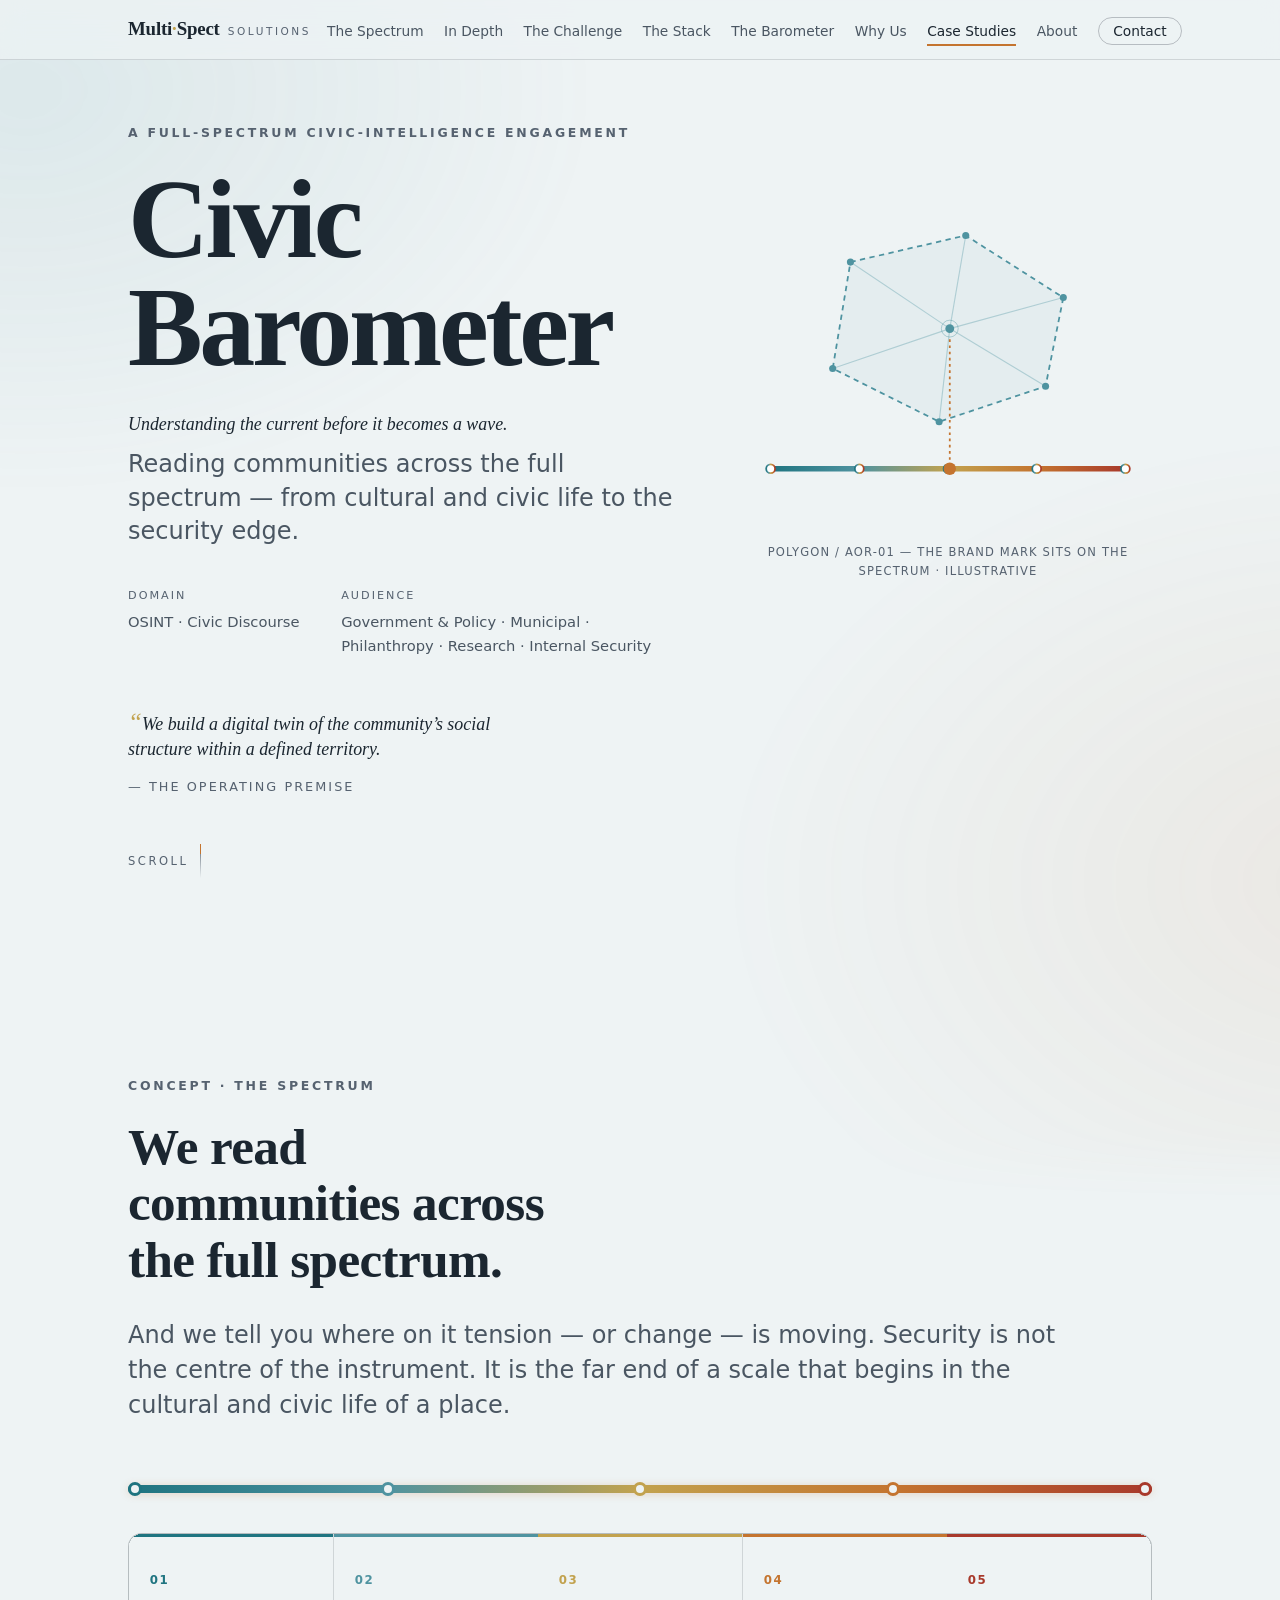
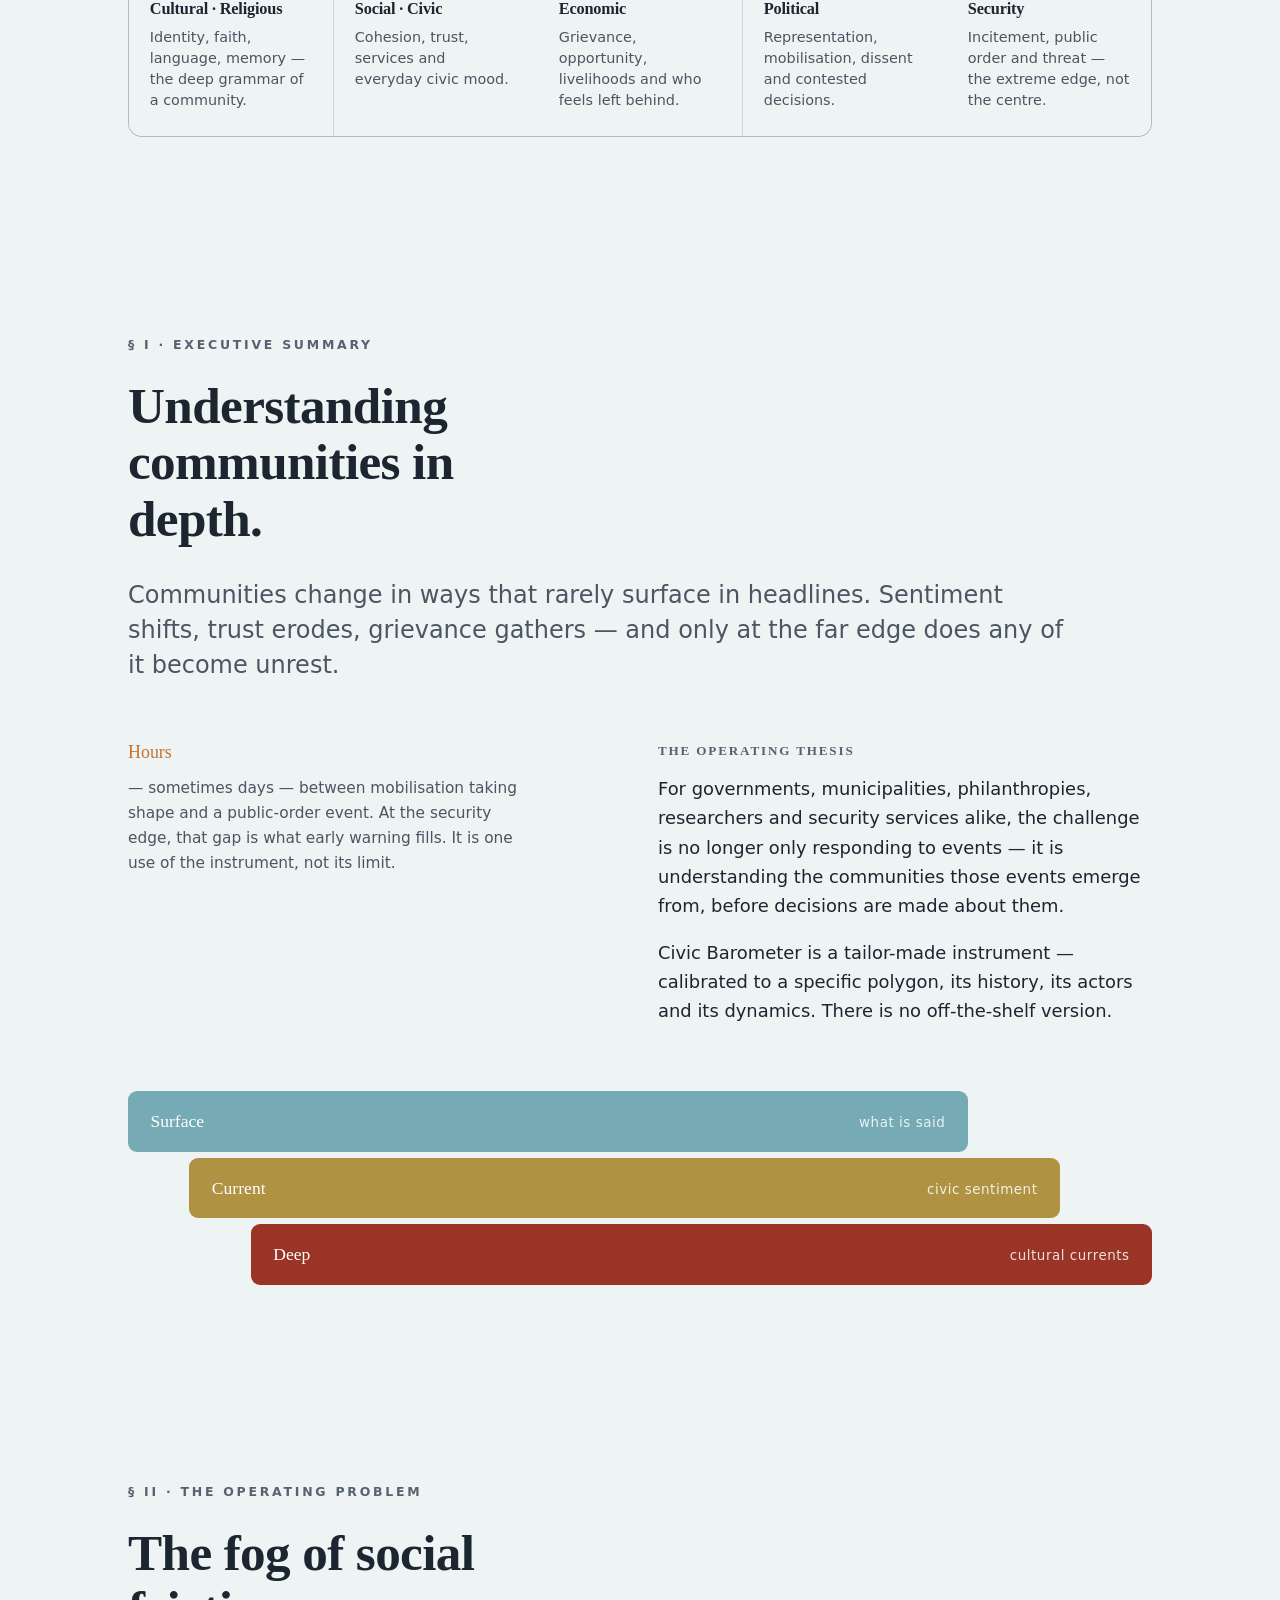
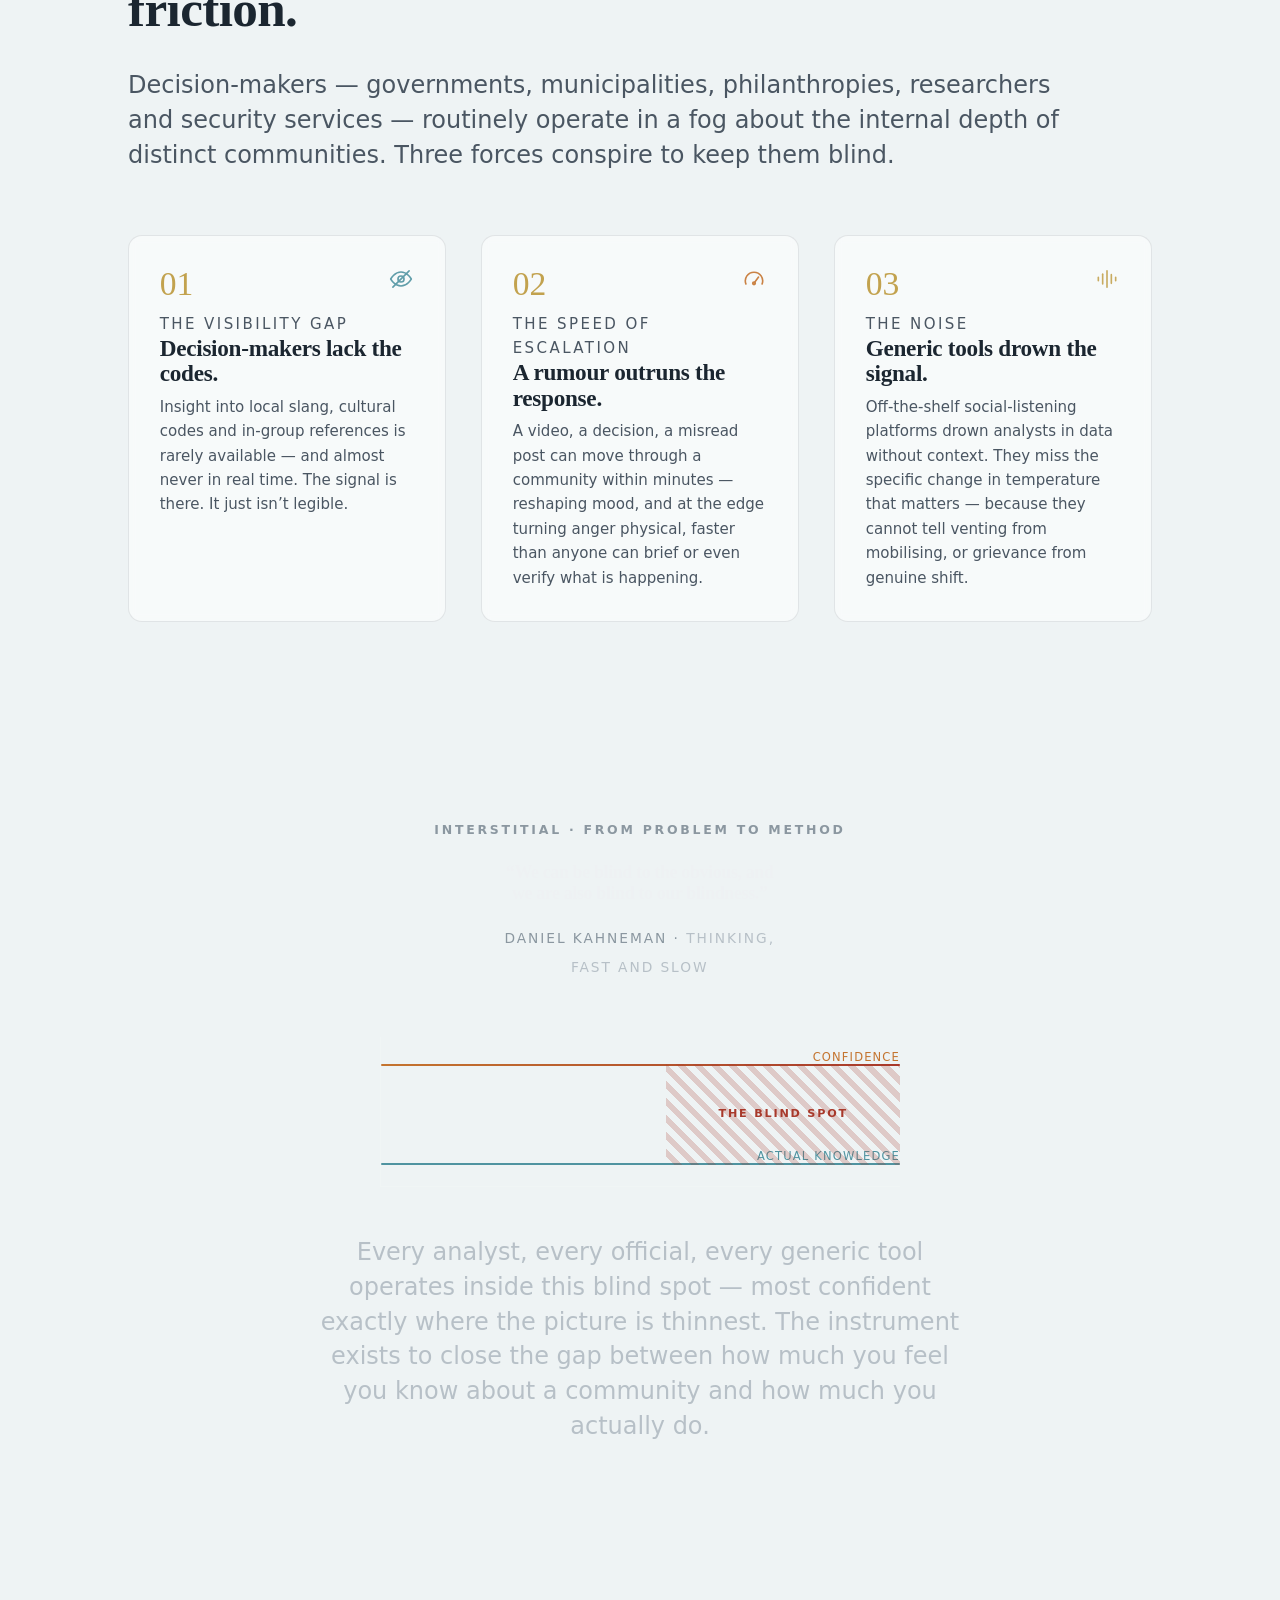
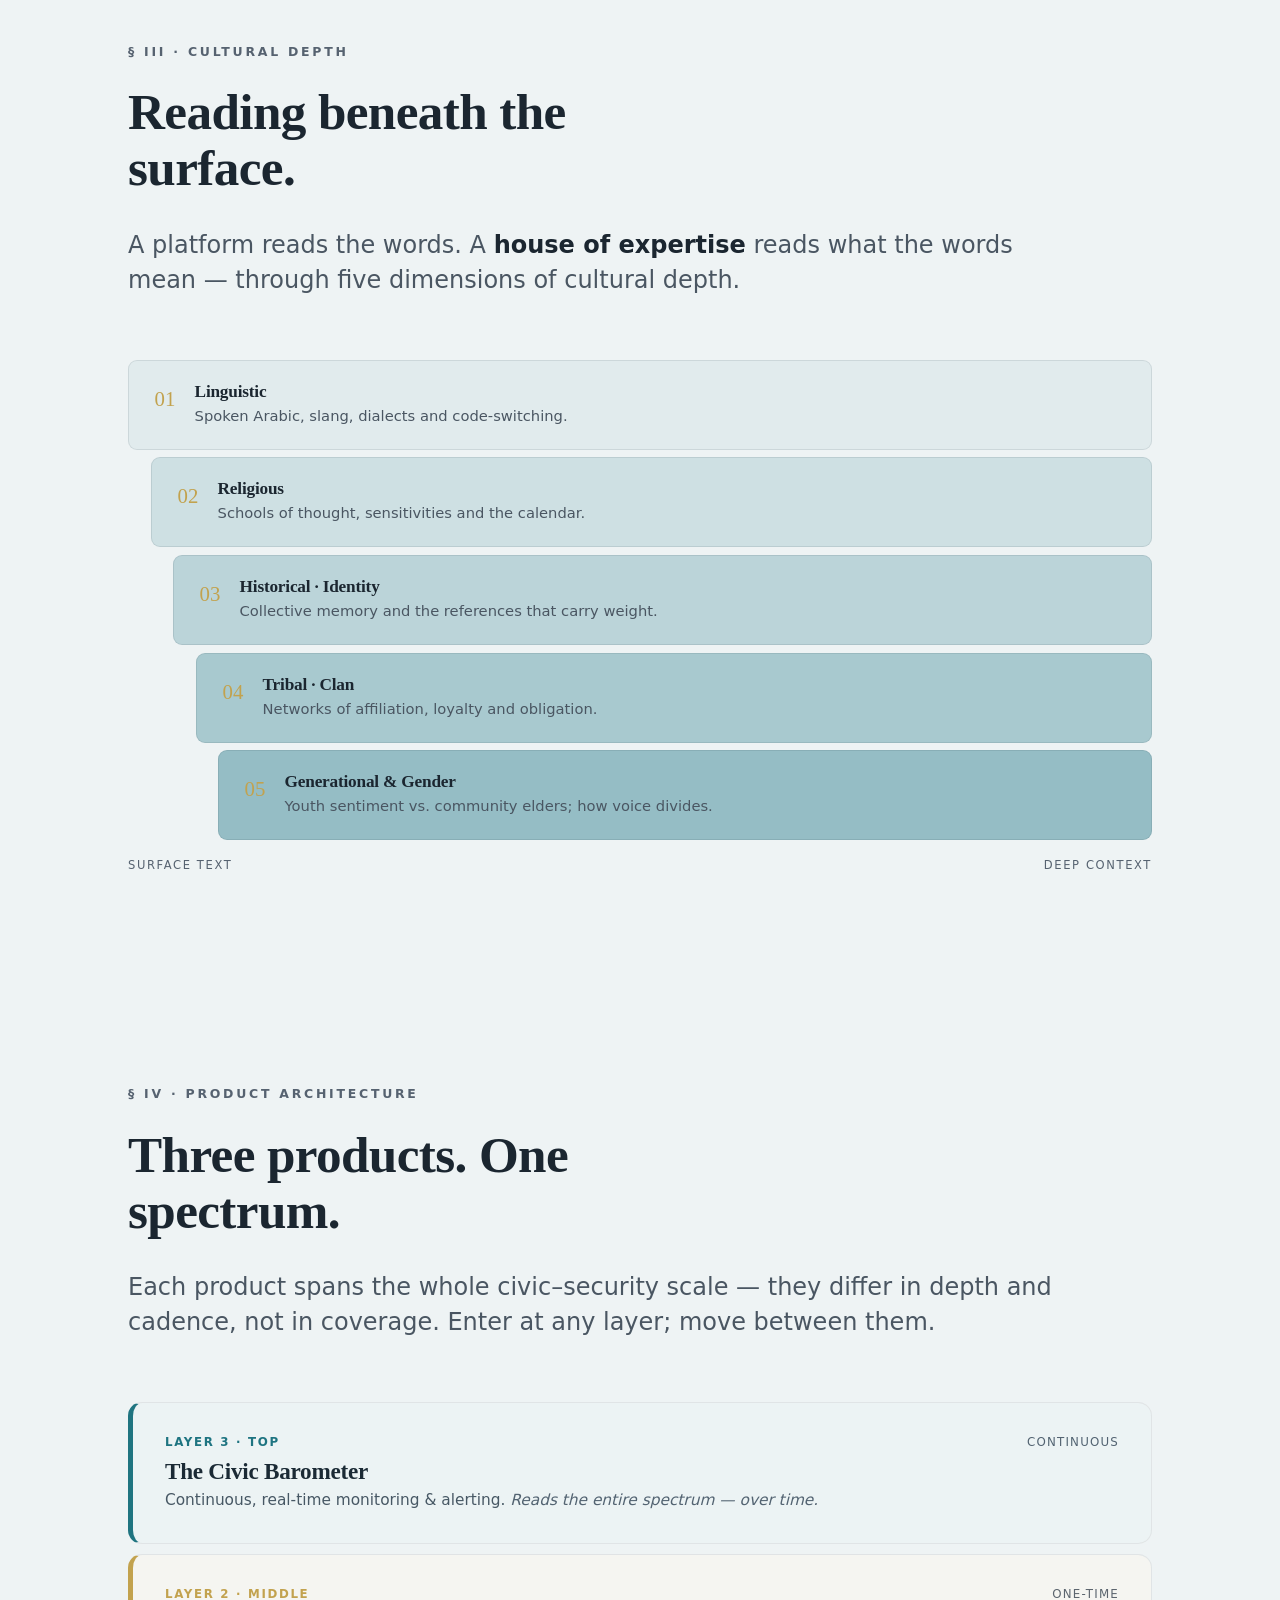
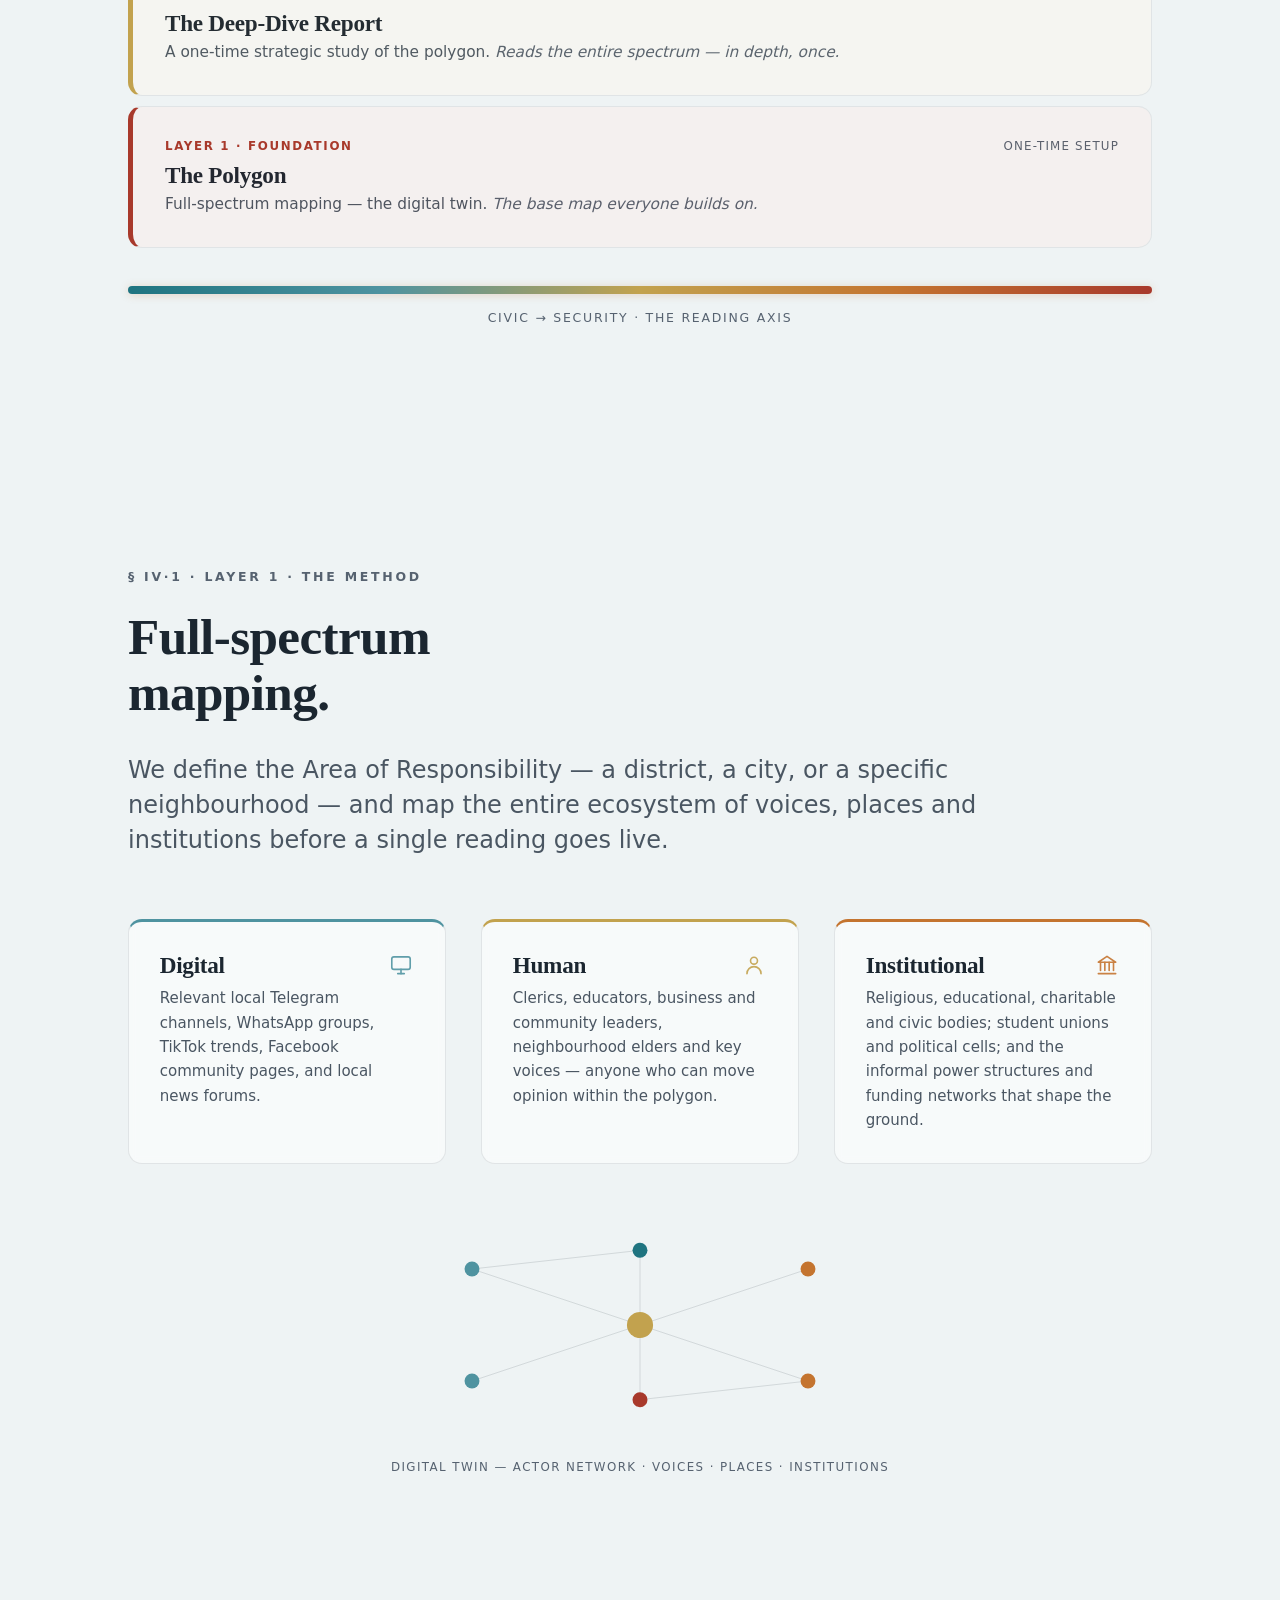
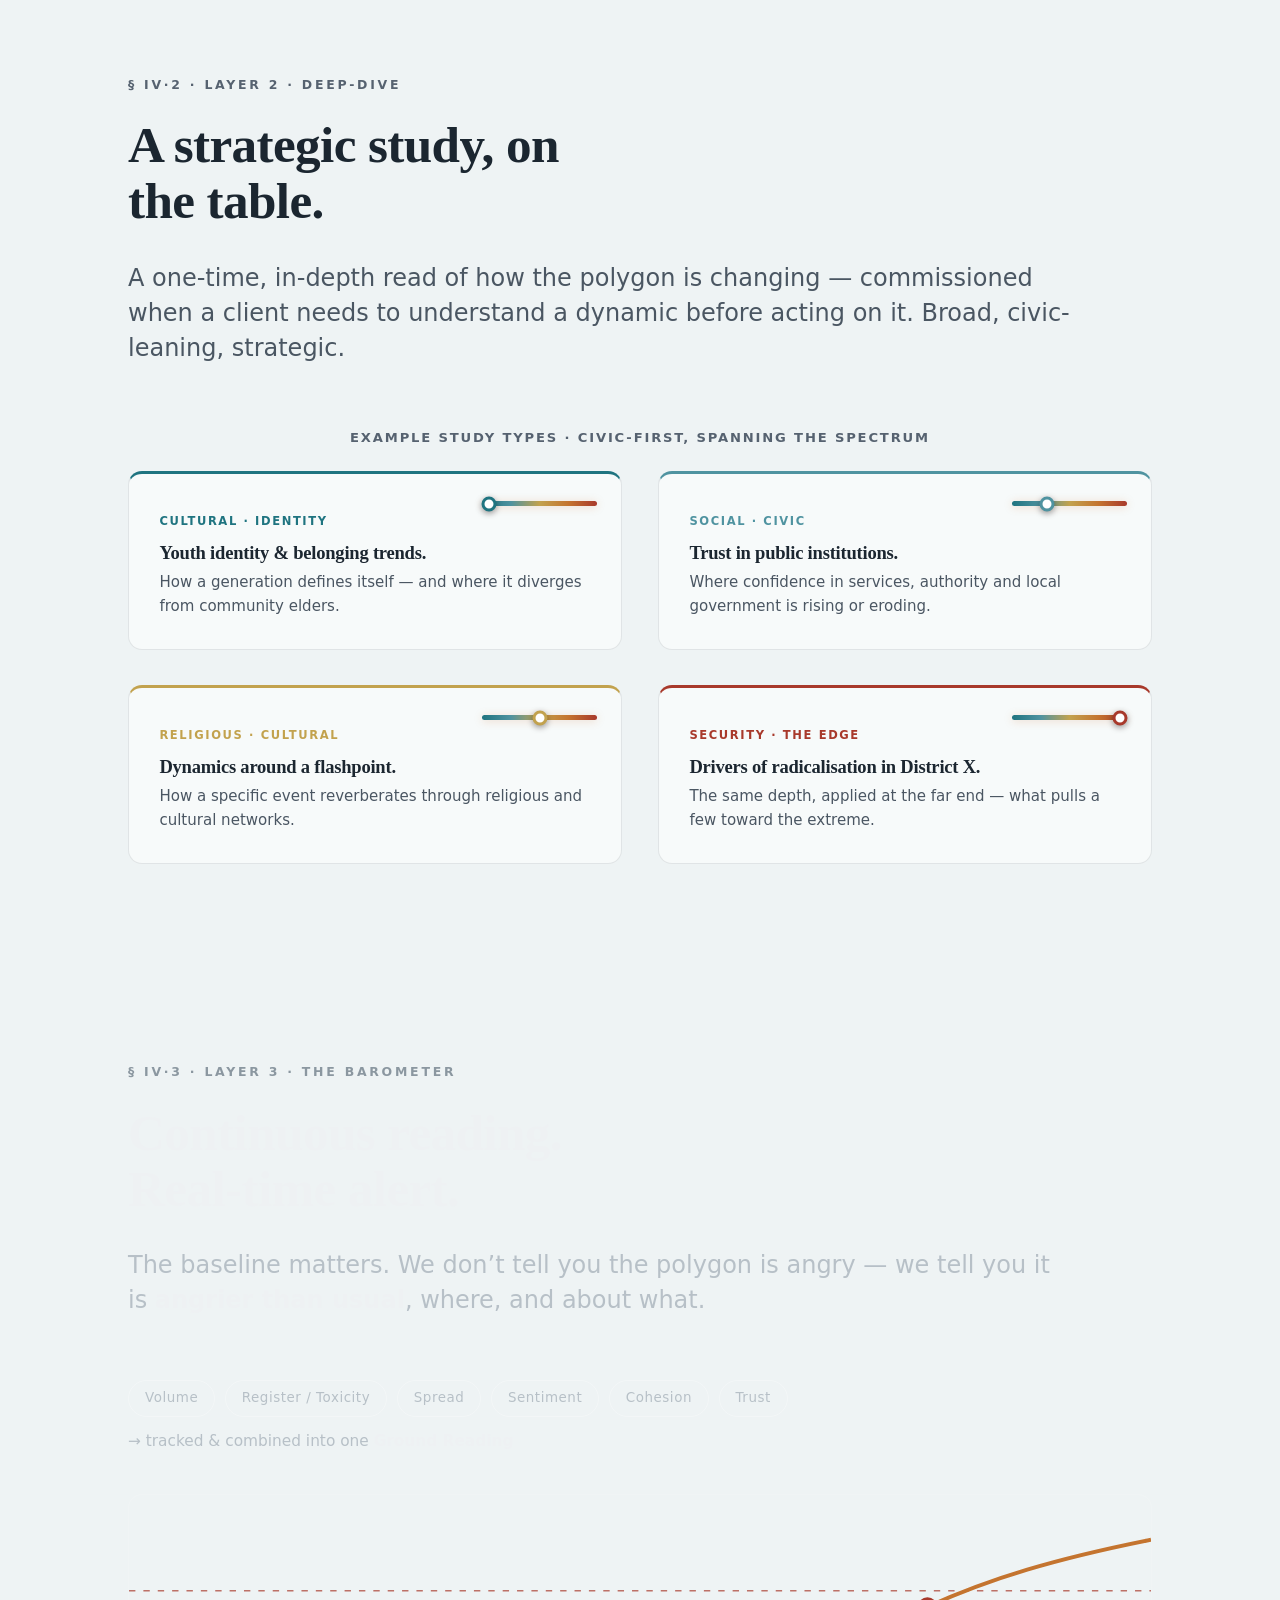
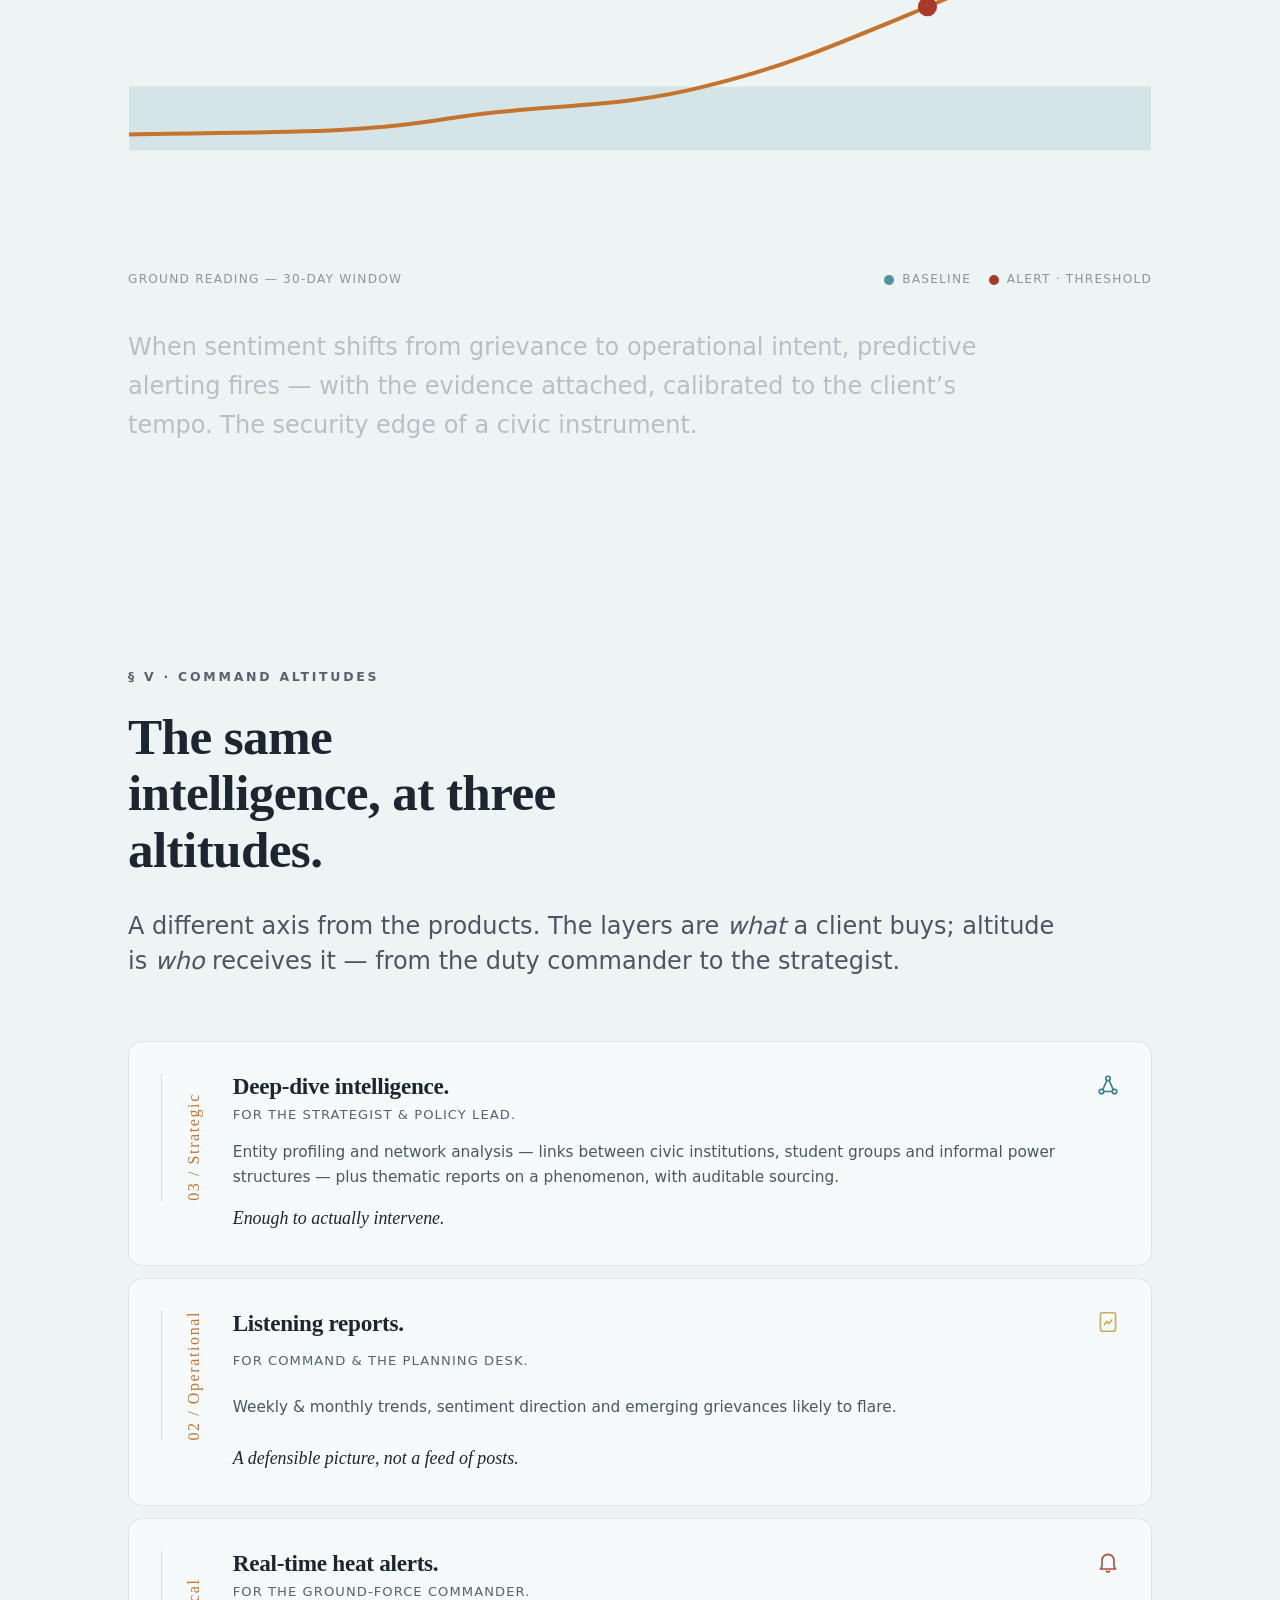
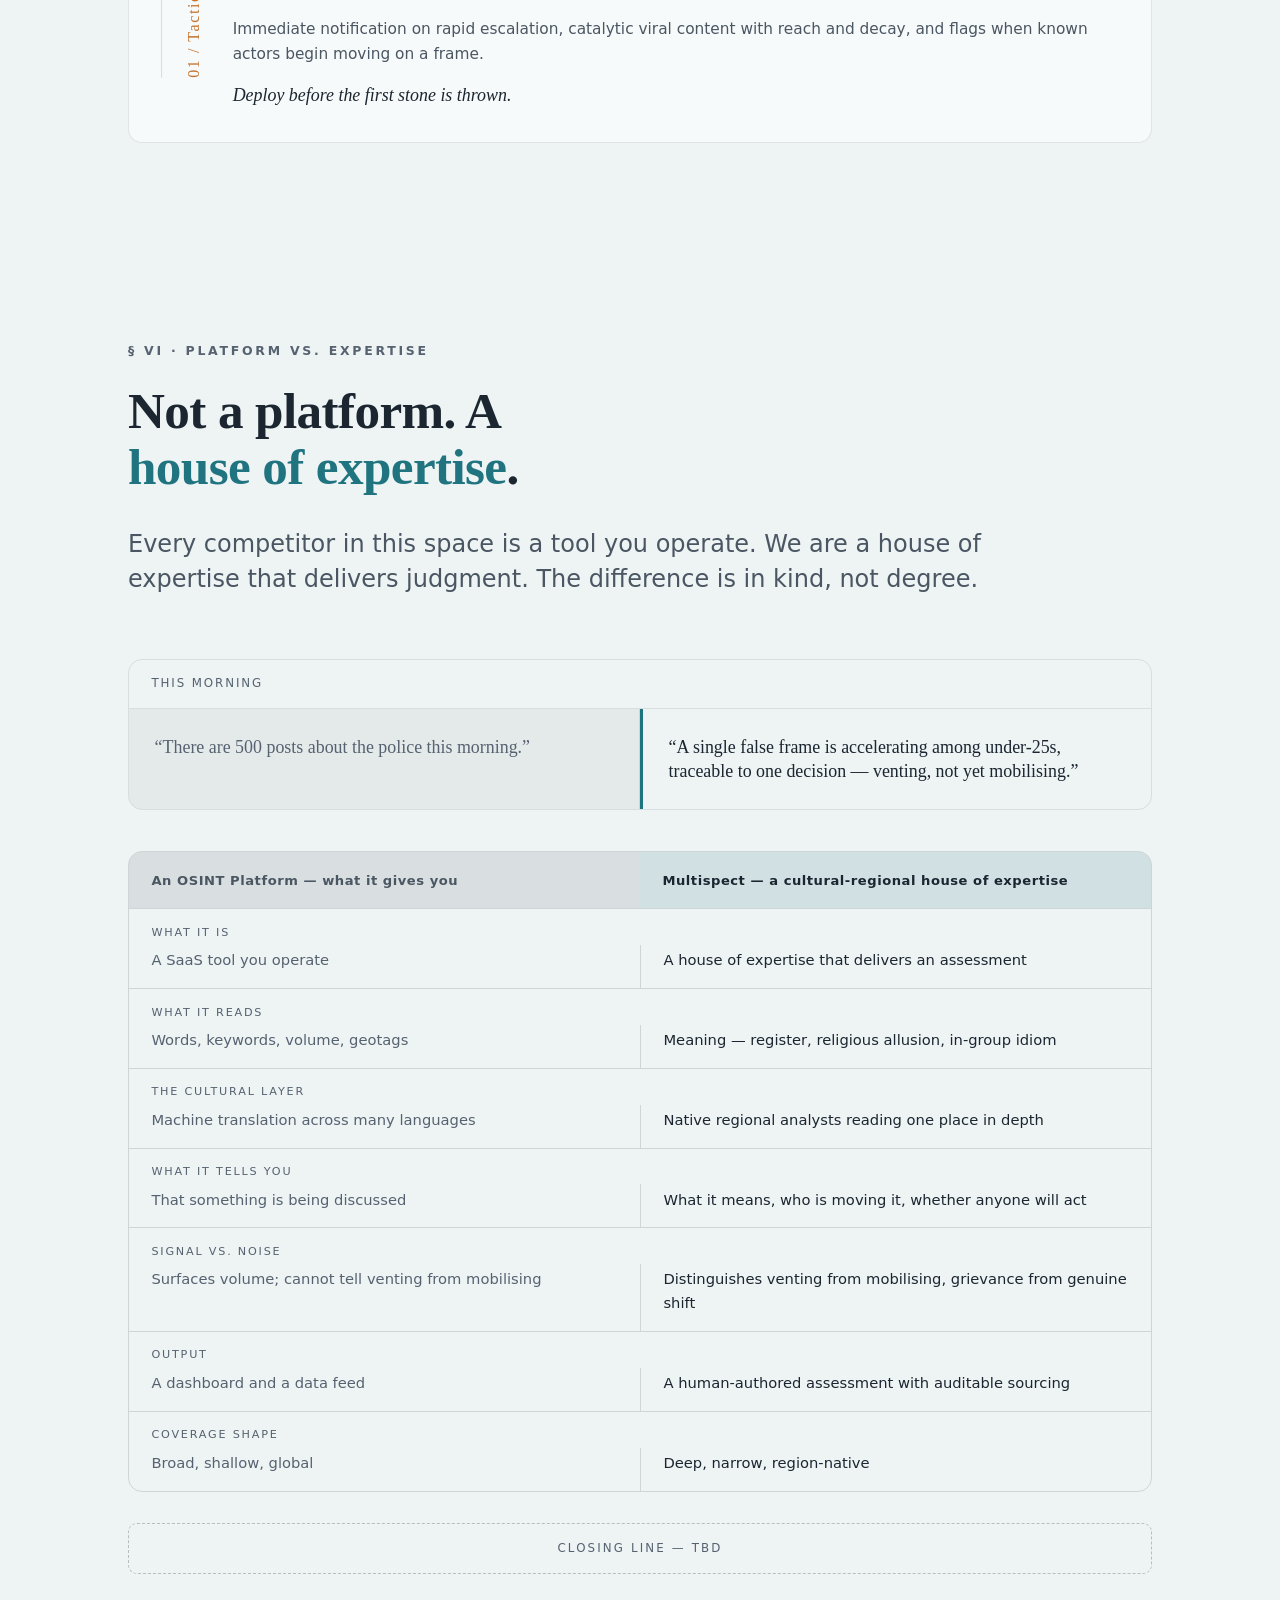
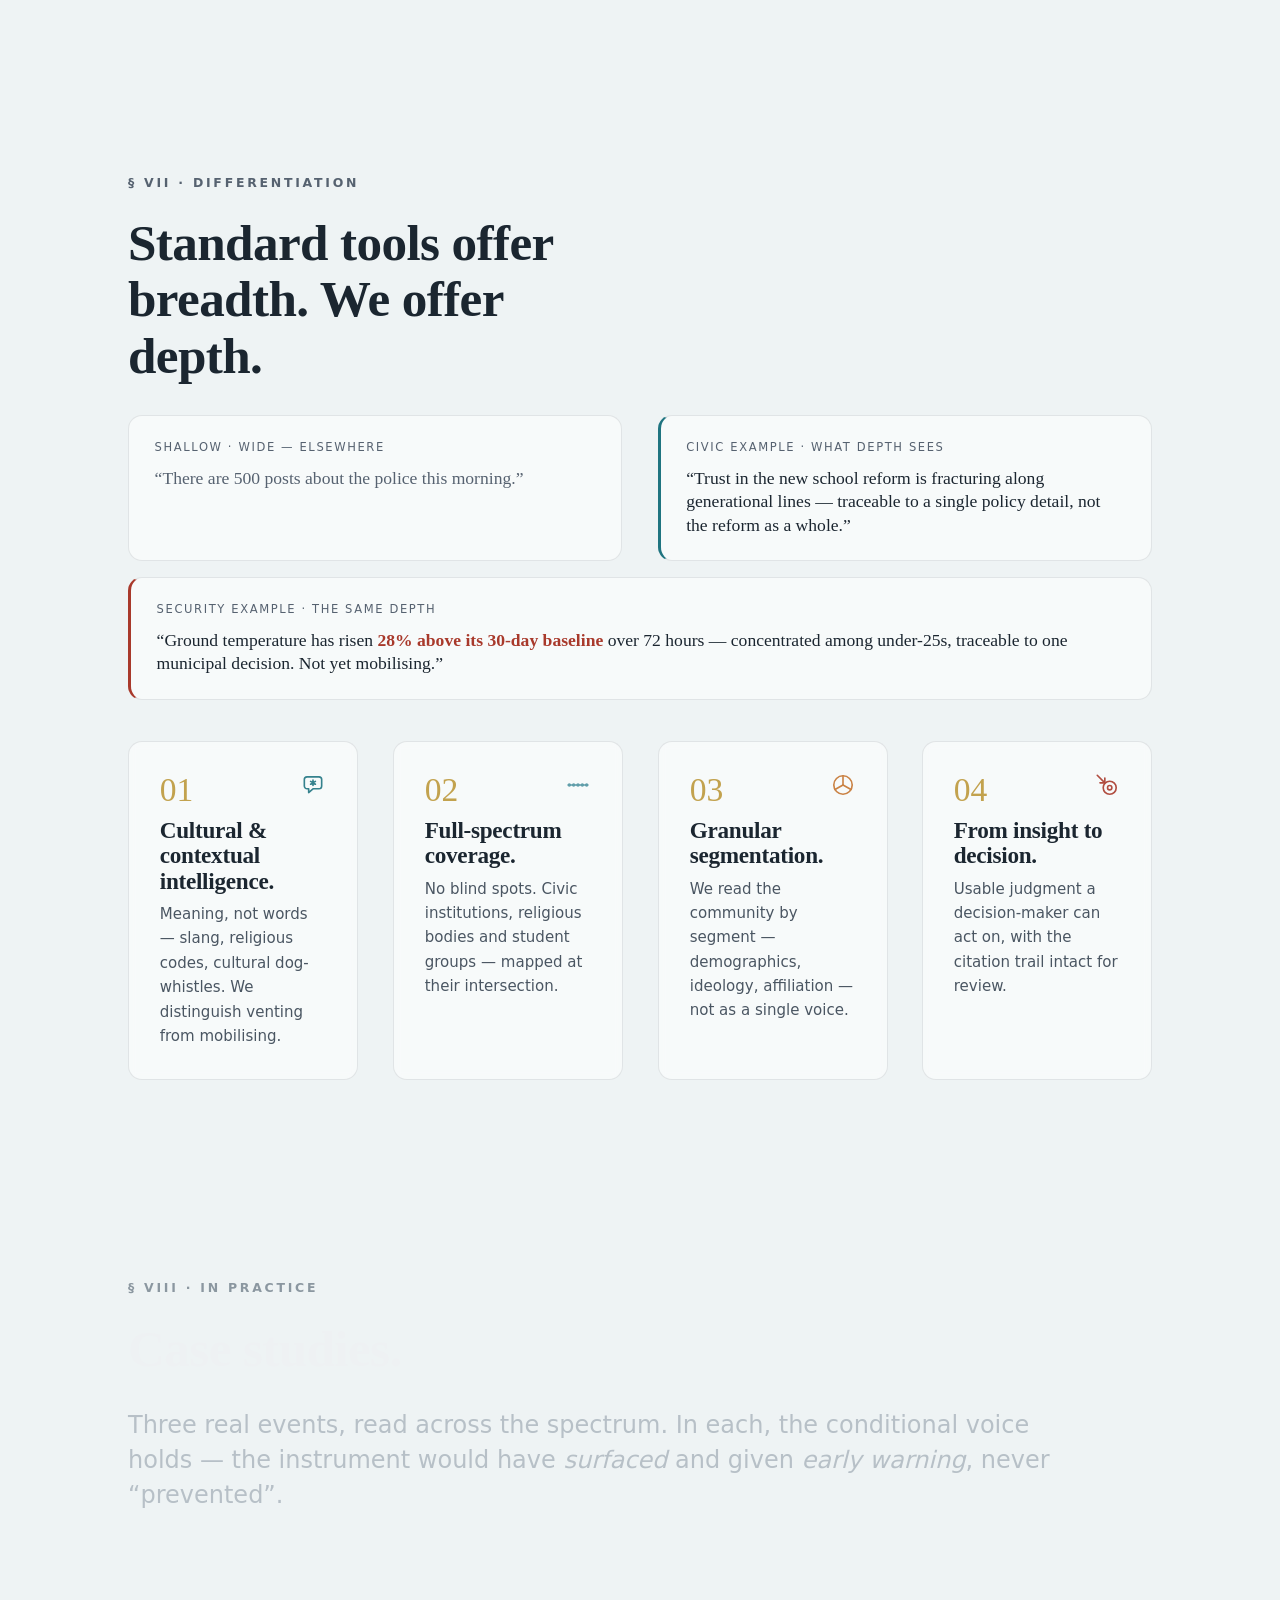
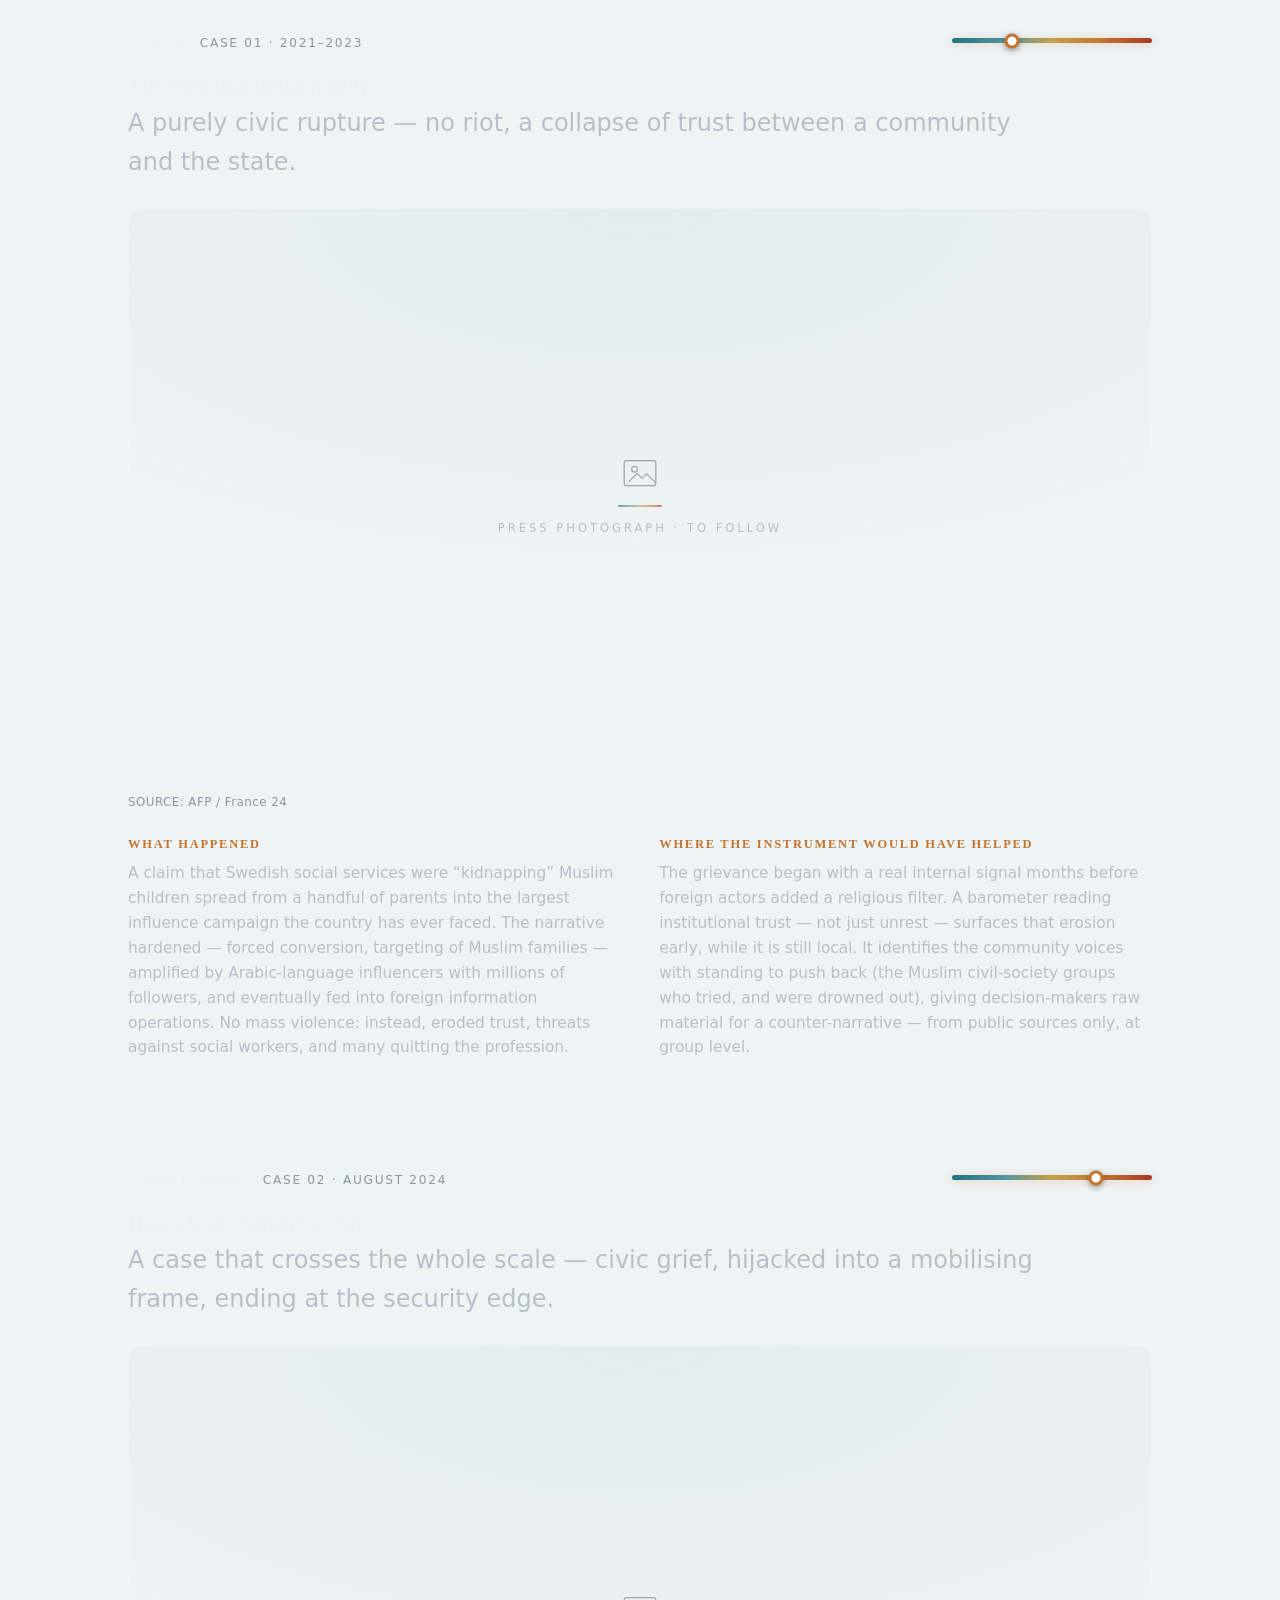
==== commit 61bbc660: "Hero motif: inner spokes to a core node; spectrum bands: hover lift + axis runner - The AOR polygon " ====
--- a/index.html
+++ b/index.html
@@ -104,15 +104,24 @@
               fill="none" stroke="var(--spec-2)" stroke-width="2" stroke-linejoin="round" />
             <polygon class="motif-poly-fill" points="120,70 250,40 360,110 340,210 220,250 100,190"
               fill="var(--spec-2)" opacity="0.06" />
+            <!-- inner structure — every voice ties back to the core -->
+            <g class="motif-spokes" stroke="var(--spec-2)" stroke-width="1.3" opacity="0.35">
+              <line x1="120" y1="70"  x2="232" y2="145" /><line x1="250" y1="40"  x2="232" y2="145" />
+              <line x1="360" y1="110" x2="232" y2="145" /><line x1="340" y1="210" x2="232" y2="145" />
+              <line x1="220" y1="250" x2="232" y2="145" /><line x1="100" y1="190" x2="232" y2="145" />
+            </g>
             <!-- vertex nodes -->
             <g fill="var(--spec-2)">
               <circle cx="120" cy="70" r="4" /><circle cx="250" cy="40" r="4" />
               <circle cx="360" cy="110" r="4" /><circle cx="340" cy="210" r="4" />
               <circle cx="220" cy="250" r="4" /><circle cx="100" cy="190" r="4" />
             </g>
-            <!-- the "current" marker dropping onto the spectrum -->
-            <line x1="230" y1="250" x2="230" y2="300" stroke="var(--spec-4)" stroke-width="2" stroke-dasharray="3 4" />
-            <circle cx="230" cy="303" r="7" fill="var(--spec-4)" />
+            <!-- the core node -->
+            <circle cx="232" cy="145" r="9.5" fill="none" stroke="var(--spec-2)" opacity="0.45" />
+            <circle cx="232" cy="145" r="5" fill="var(--spec-2)" />
+            <!-- the "current" — read from the core, dropping onto the spectrum -->
+            <line x1="232" y1="157" x2="232" y2="300" stroke="var(--spec-4)" stroke-width="2" stroke-dasharray="3 4" />
+            <circle cx="232" cy="303" r="7" fill="var(--spec-4)" />
           </svg>
           <figcaption id="motifcap">Polygon / AOR-01 — the brand mark sits on the spectrum · Illustrative</figcaption>
         </figure>
--- a/styles.css
+++ b/styles.css
@@ -229,6 +229,15 @@
   text-align:center;margin:.9rem 0 0;}
 .spectrum-bar--labelled{margin-top:2.4rem;}
 
+/* hover runner — glides along the axis to the hovered band's node */
+.spectrum-bar__runner{position:absolute;top:50%;left:calc(var(--pos,.5)*100%);width:19px;height:19px;border-radius:50%;
+  background:#fff;border:4.5px solid var(--spec-3);transform:translate(-50%,-50%) scale(.4);opacity:0;
+  box-shadow:0 2px 10px rgba(0,0,0,.22);pointer-events:none;
+  transition:left .45s var(--ease),border-color .3s var(--ease),opacity .25s,transform .3s var(--ease);}
+.spectrum-bar.is-tracking .spectrum-bar__runner{opacity:1;transform:translate(-50%,-50%) scale(1);}
+.spectrum-bar__nodes span{transition:transform .3s var(--ease);}
+.spectrum-bar__nodes span.is-hot{transform:scale(1.5);}
+
 /* mini bar w/ position marker (case studies) */
 .spectrum-bar--mini{width:clamp(120px,28vw,200px);margin:0;}
 .spectrum-bar--mini .spectrum-bar__track{height:5px;}
@@ -280,7 +289,11 @@
 /* spectrum bands list */
 .bands{list-style:none;margin:0;padding:0;display:grid;grid-template-columns:repeat(5,1fr);gap:1px;
   background:var(--line);border:1px solid var(--line);border-radius:var(--radius);overflow:hidden;}
-.band{background:var(--bg);padding:1.6rem 1.3rem;position:relative;border-top:3px solid var(--band);}
+.band{background:var(--bg);padding:1.6rem 1.3rem;position:relative;border-top:3px solid var(--band);
+  transition:transform .3s var(--ease),box-shadow .3s var(--ease),background-color .3s var(--ease);}
+.band:hover{transform:translateY(-4px);z-index:1;
+  background:color-mix(in srgb,var(--band) 5%,var(--bg));
+  box-shadow:0 12px 26px -14px color-mix(in srgb,var(--band) 55%,transparent);}
 .band__no{font-size:.74rem;letter-spacing:.12em;color:var(--band);font-weight:600;}
 .band__name{font-size:1.02rem;margin:.5rem 0 .6rem;}
 .band p{font-size:.9rem;color:var(--text-soft);margin:0;line-height:1.45;}
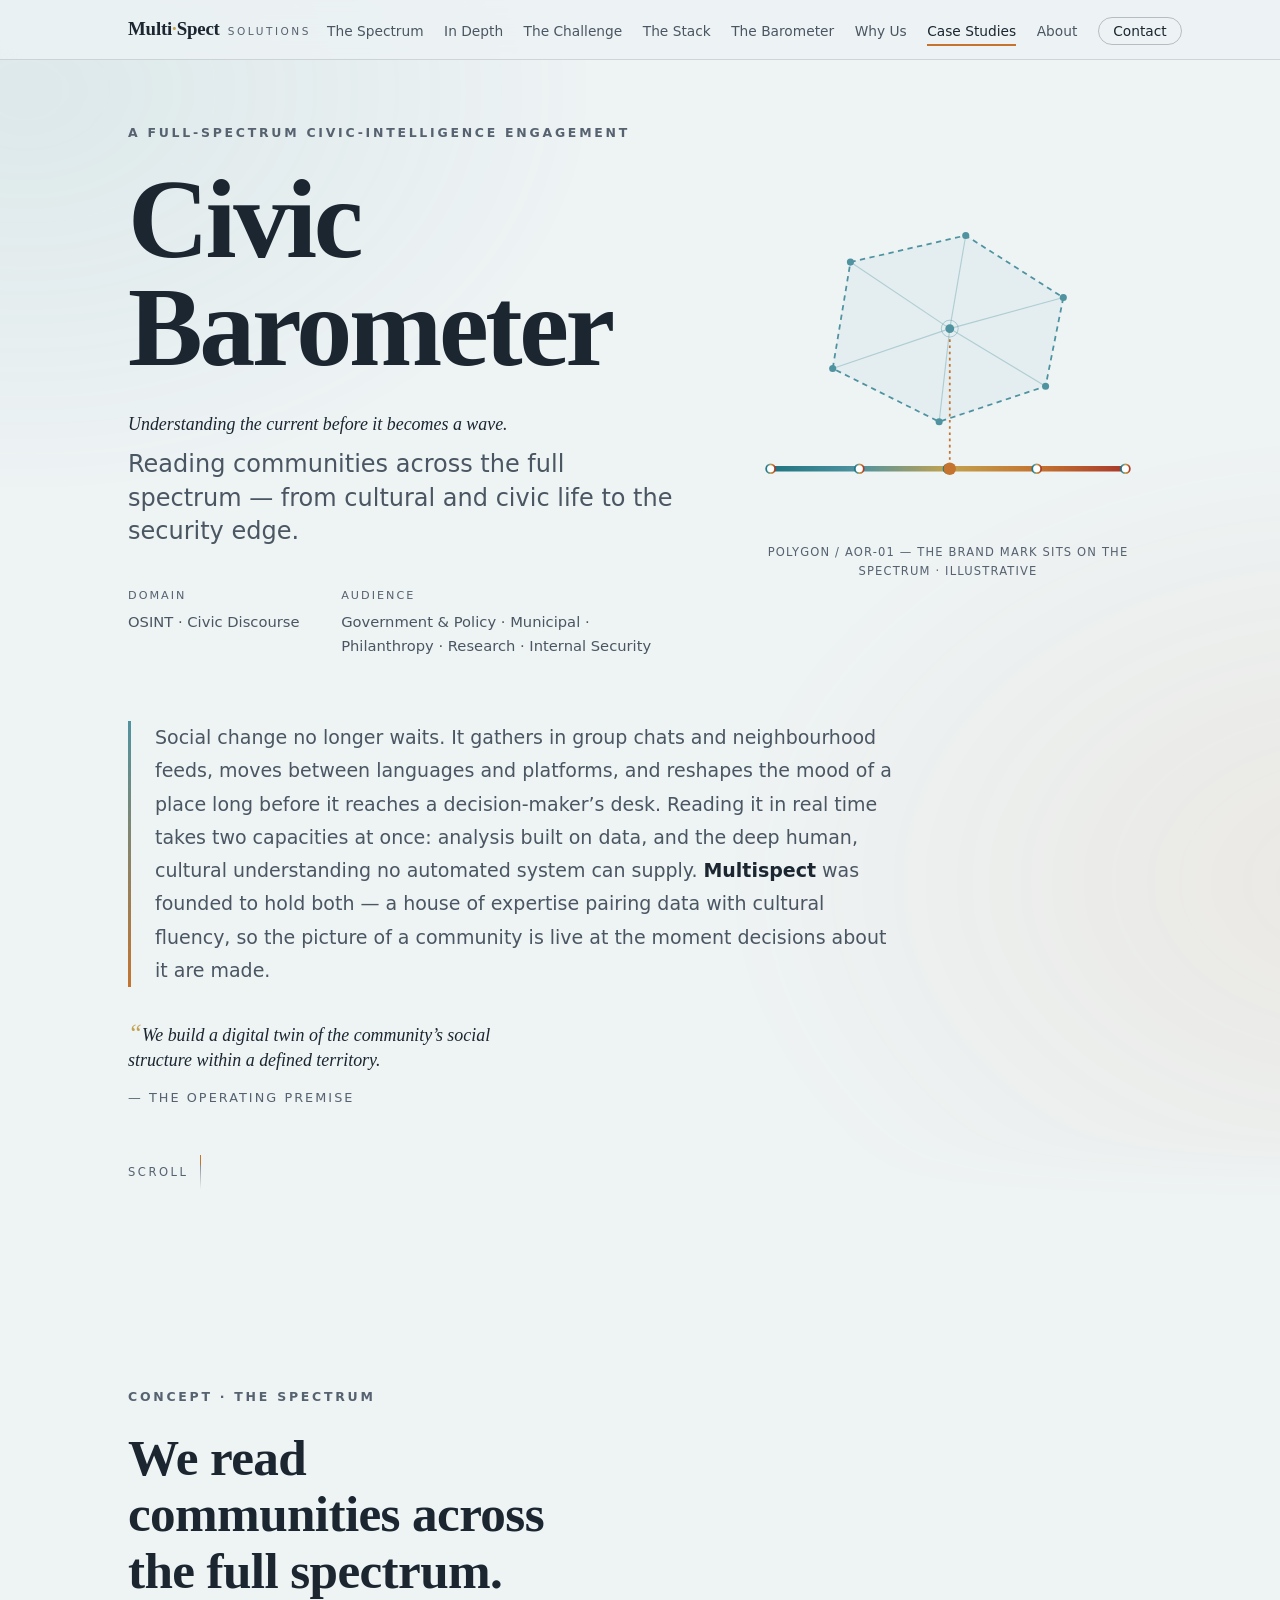
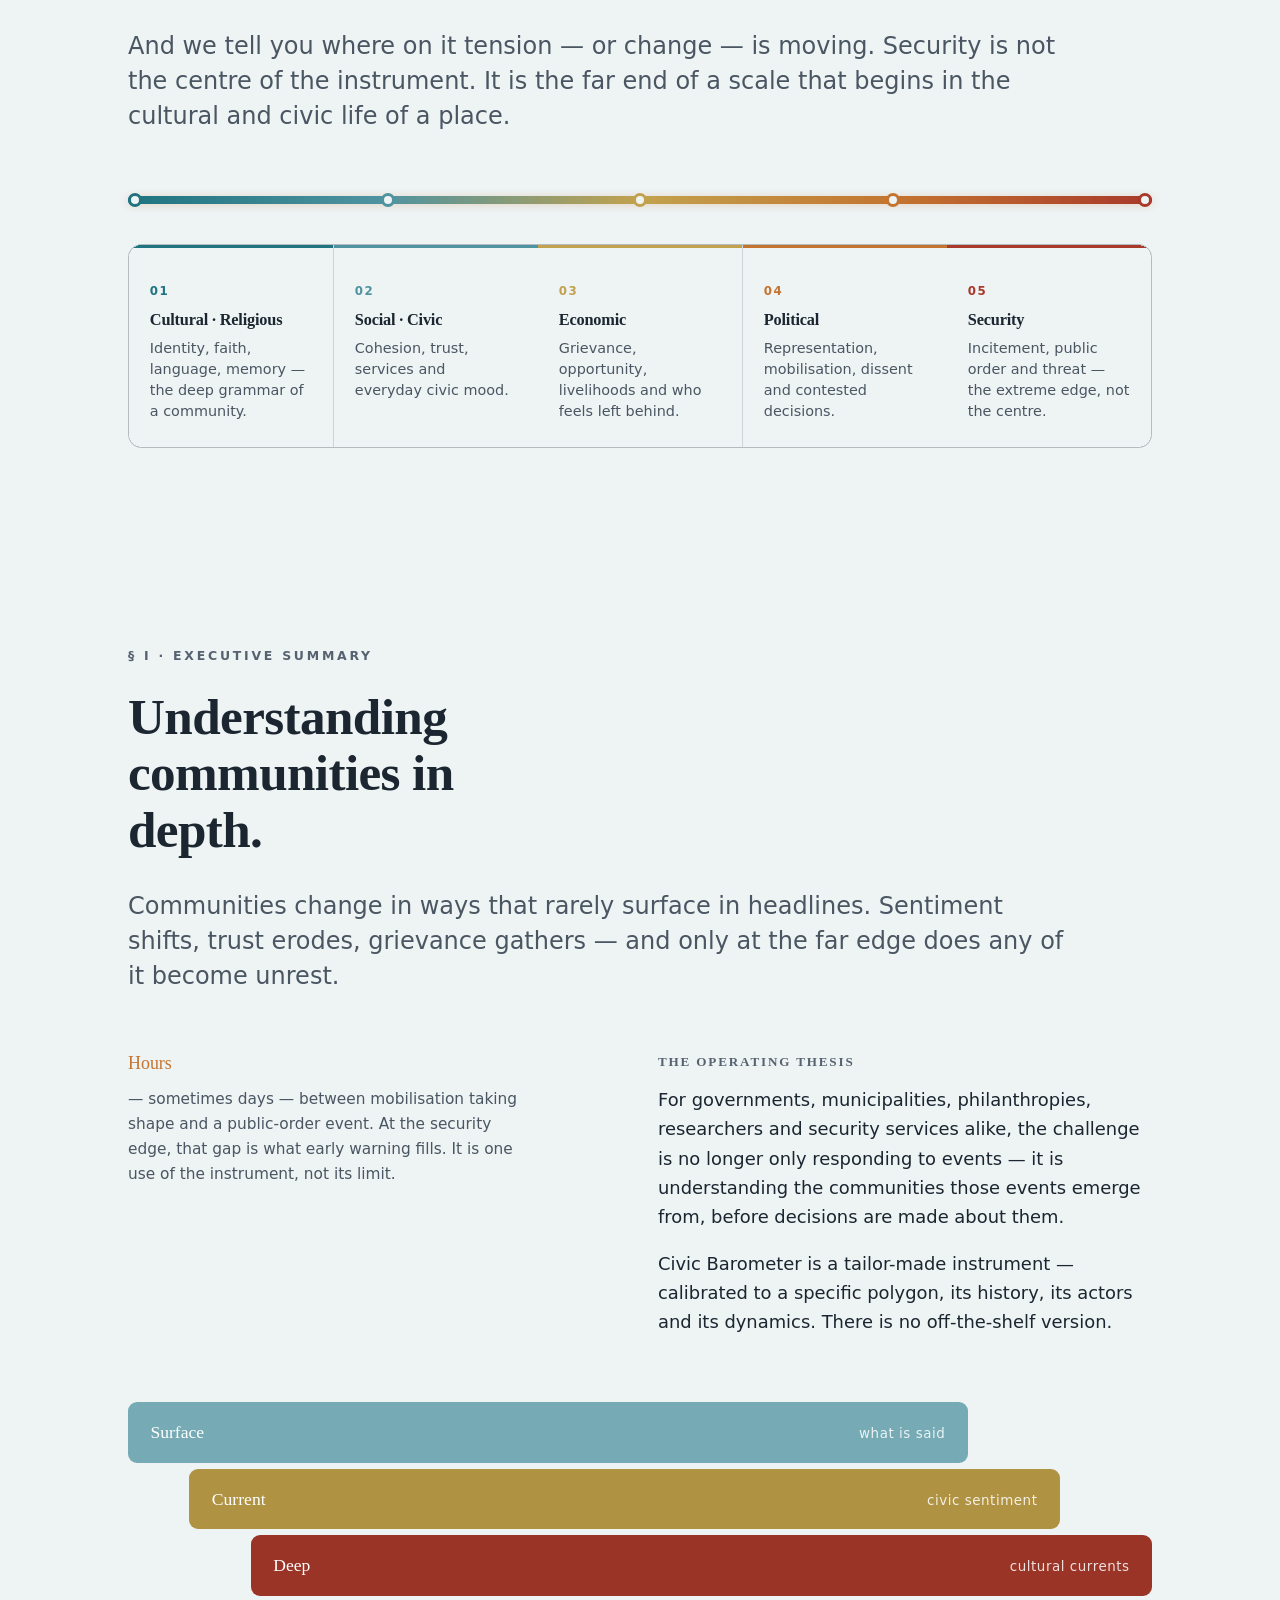
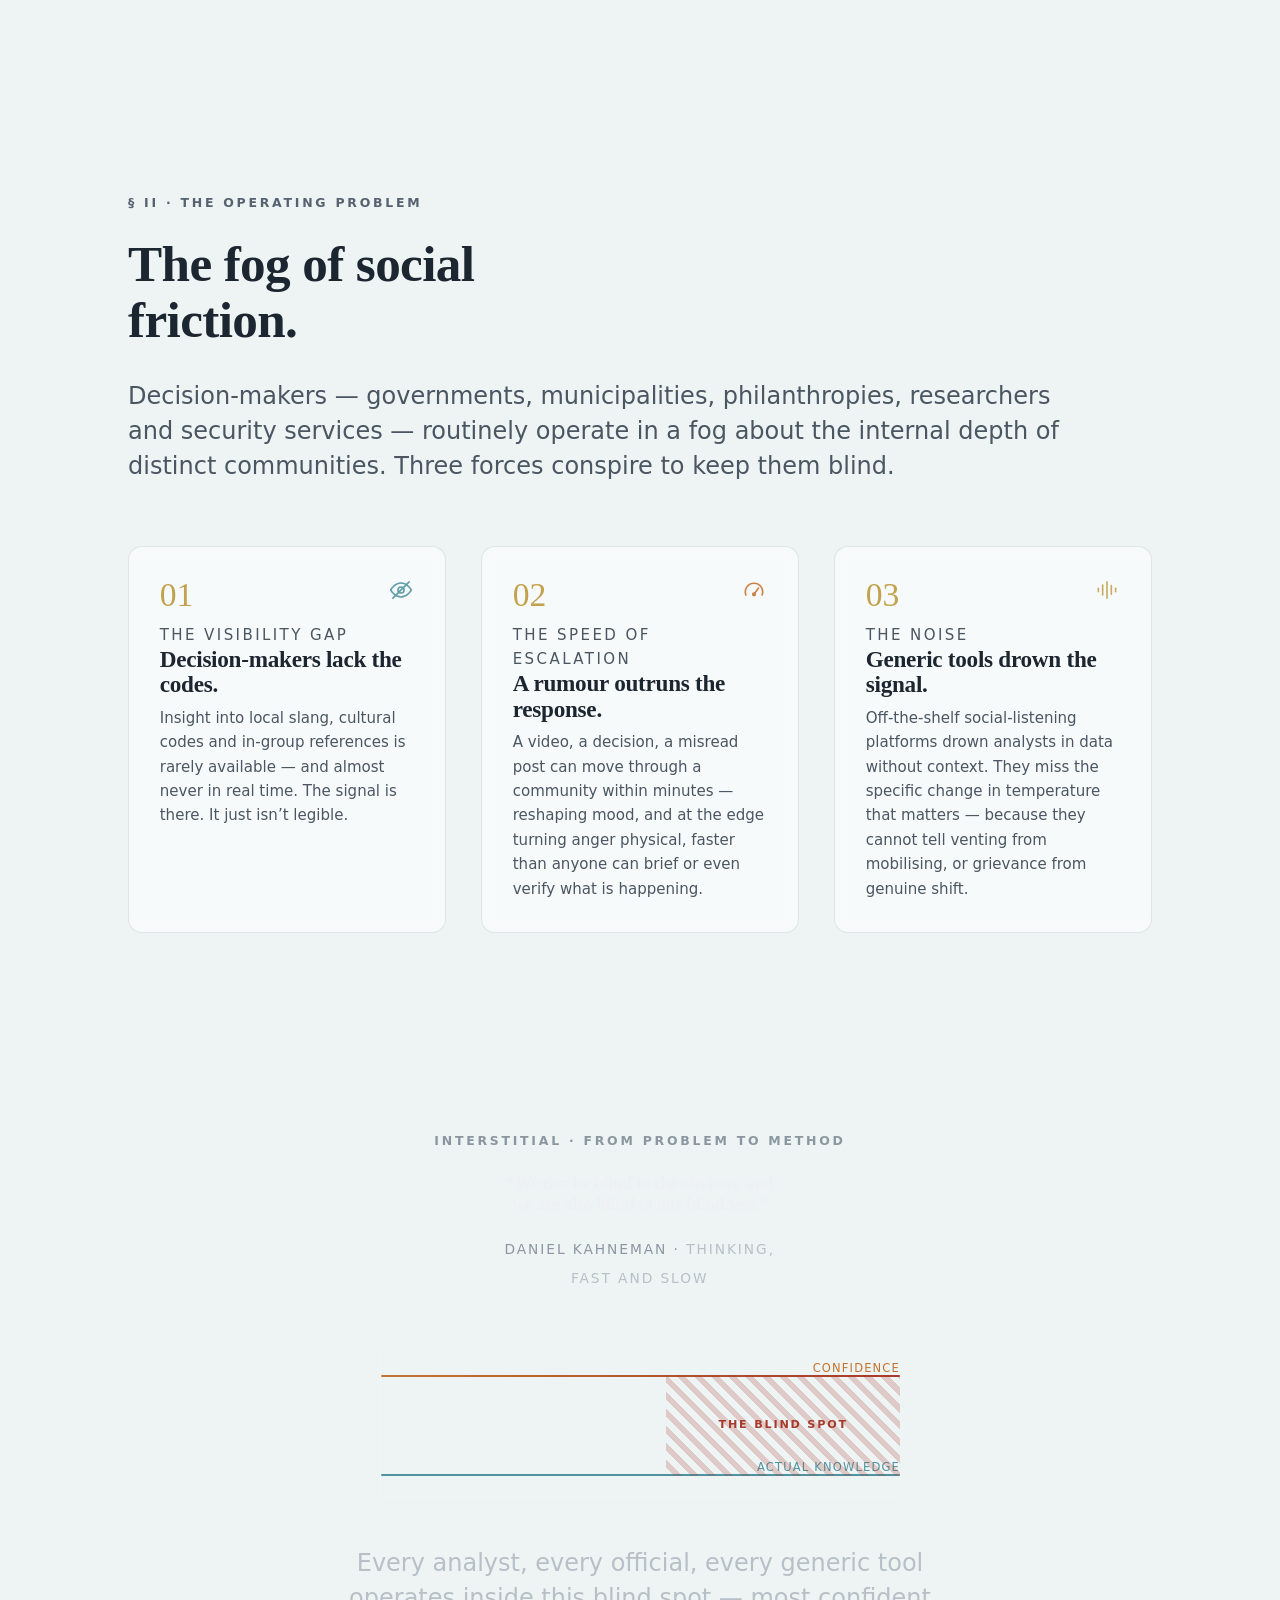
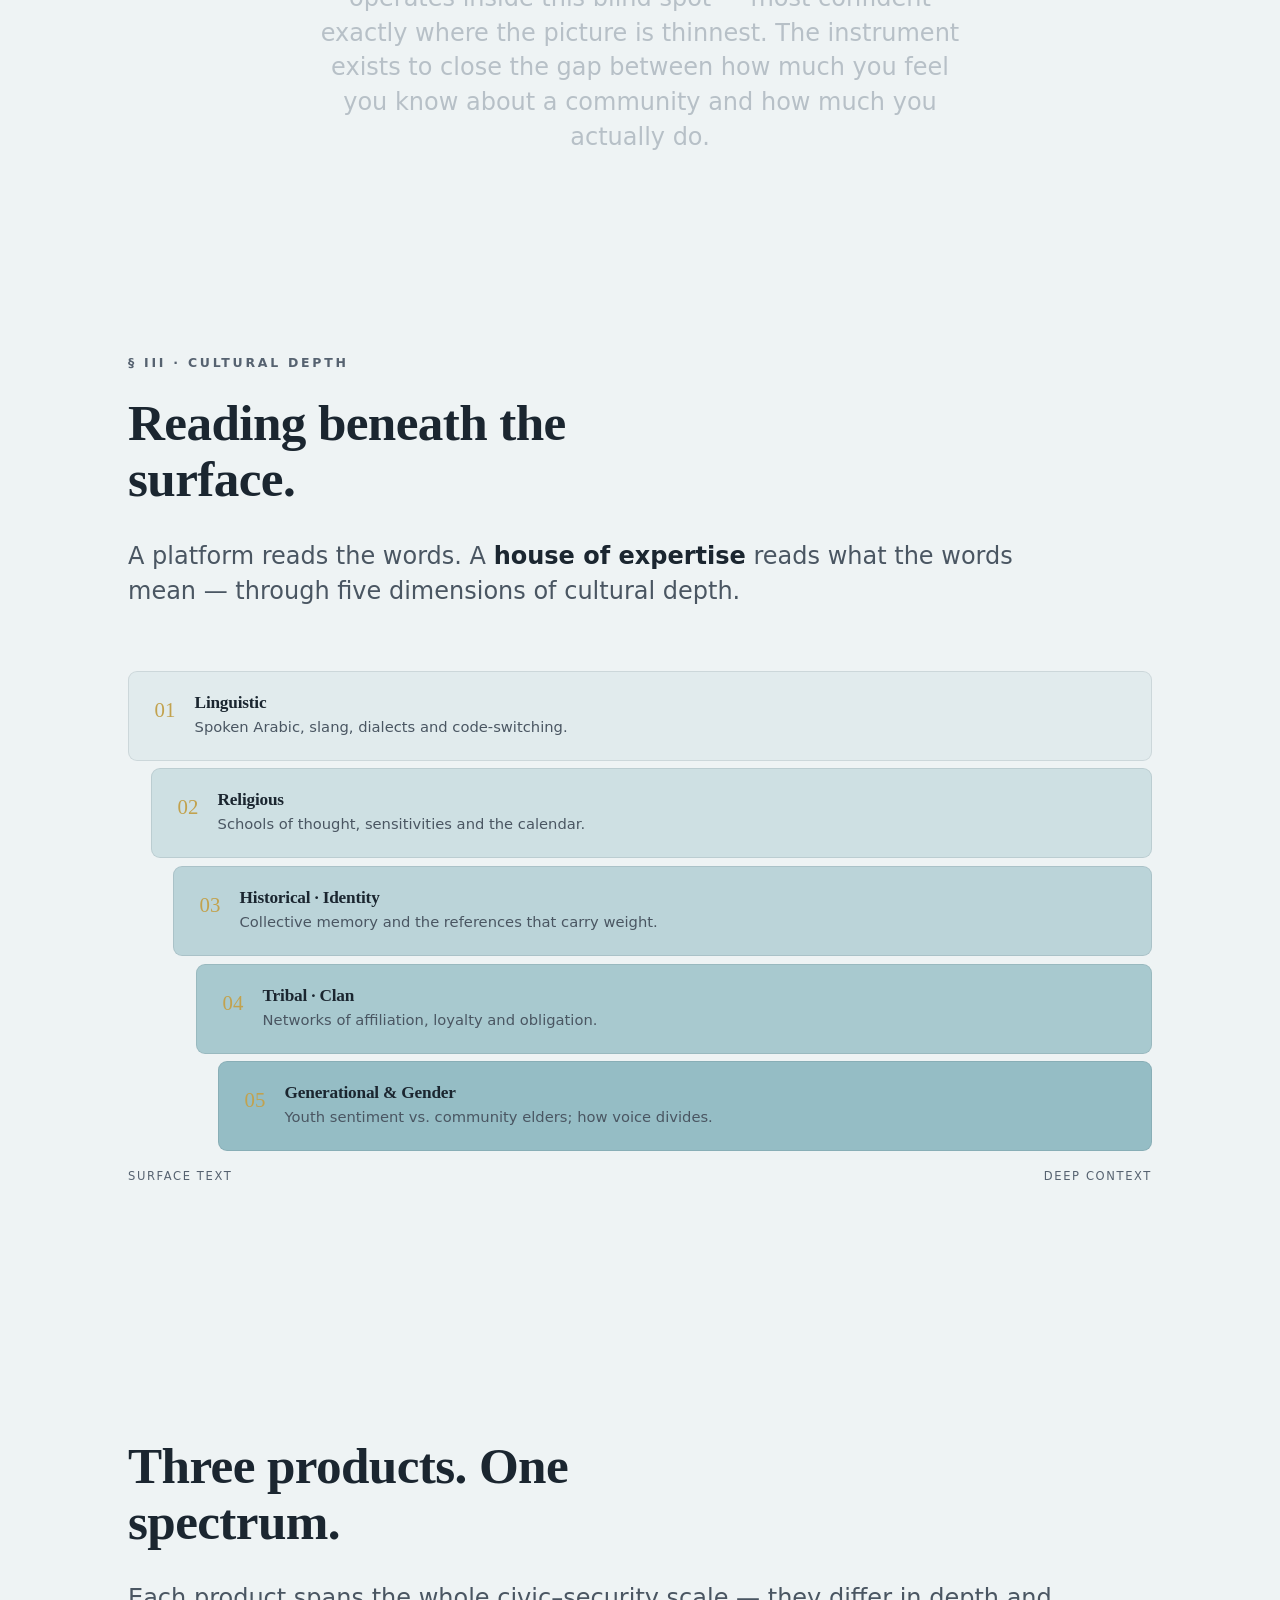
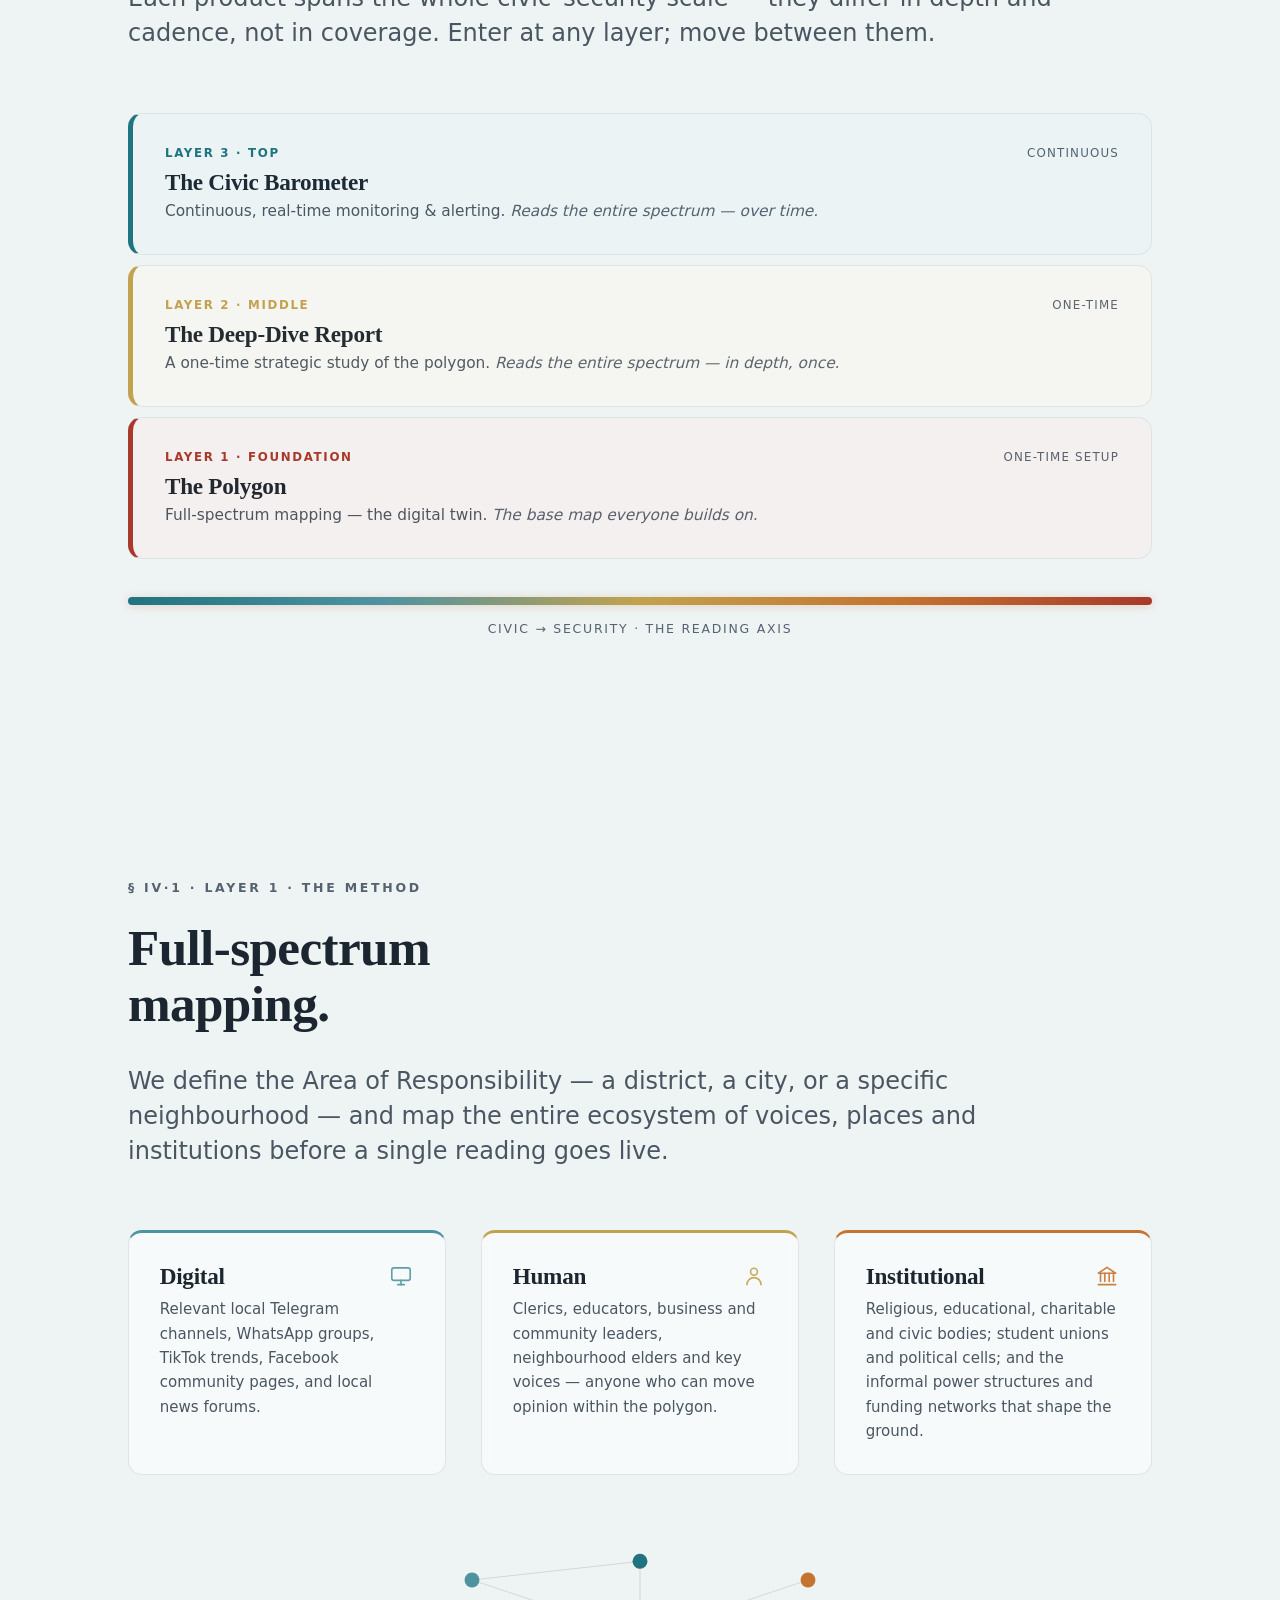
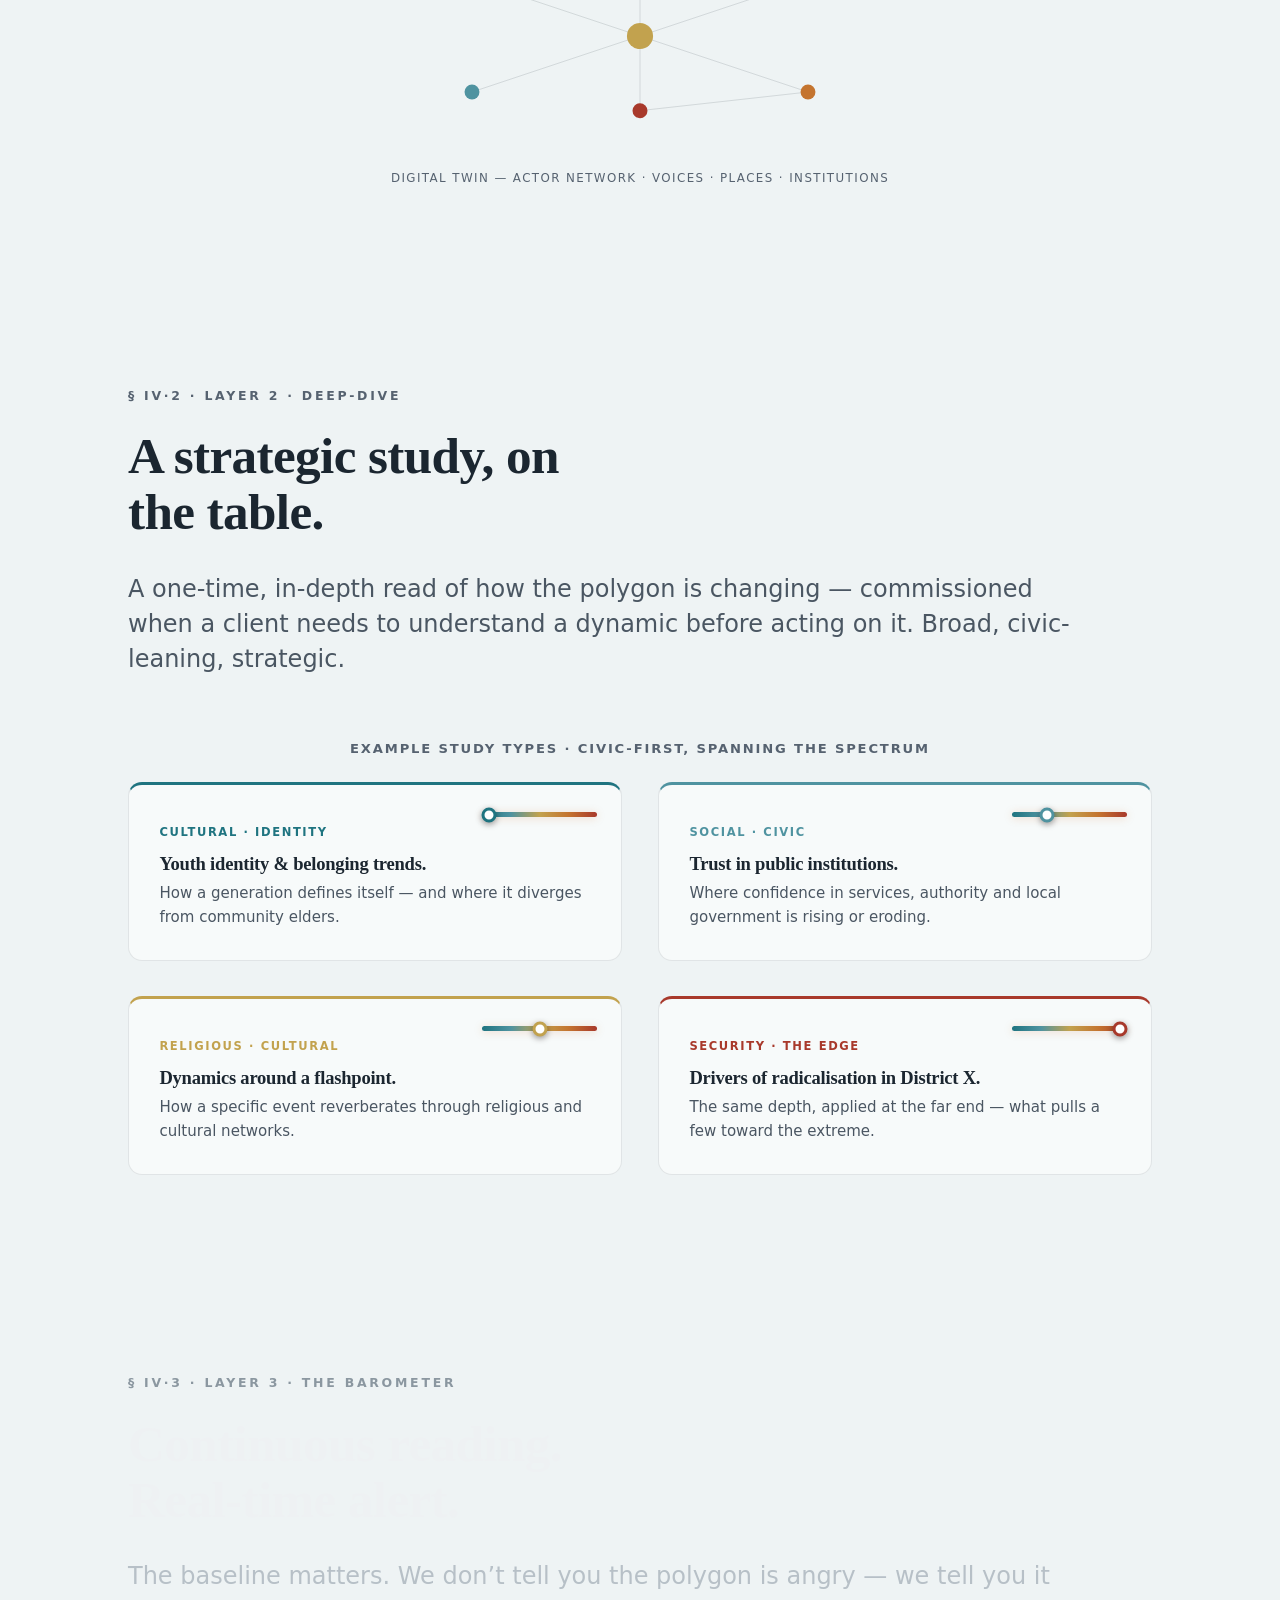
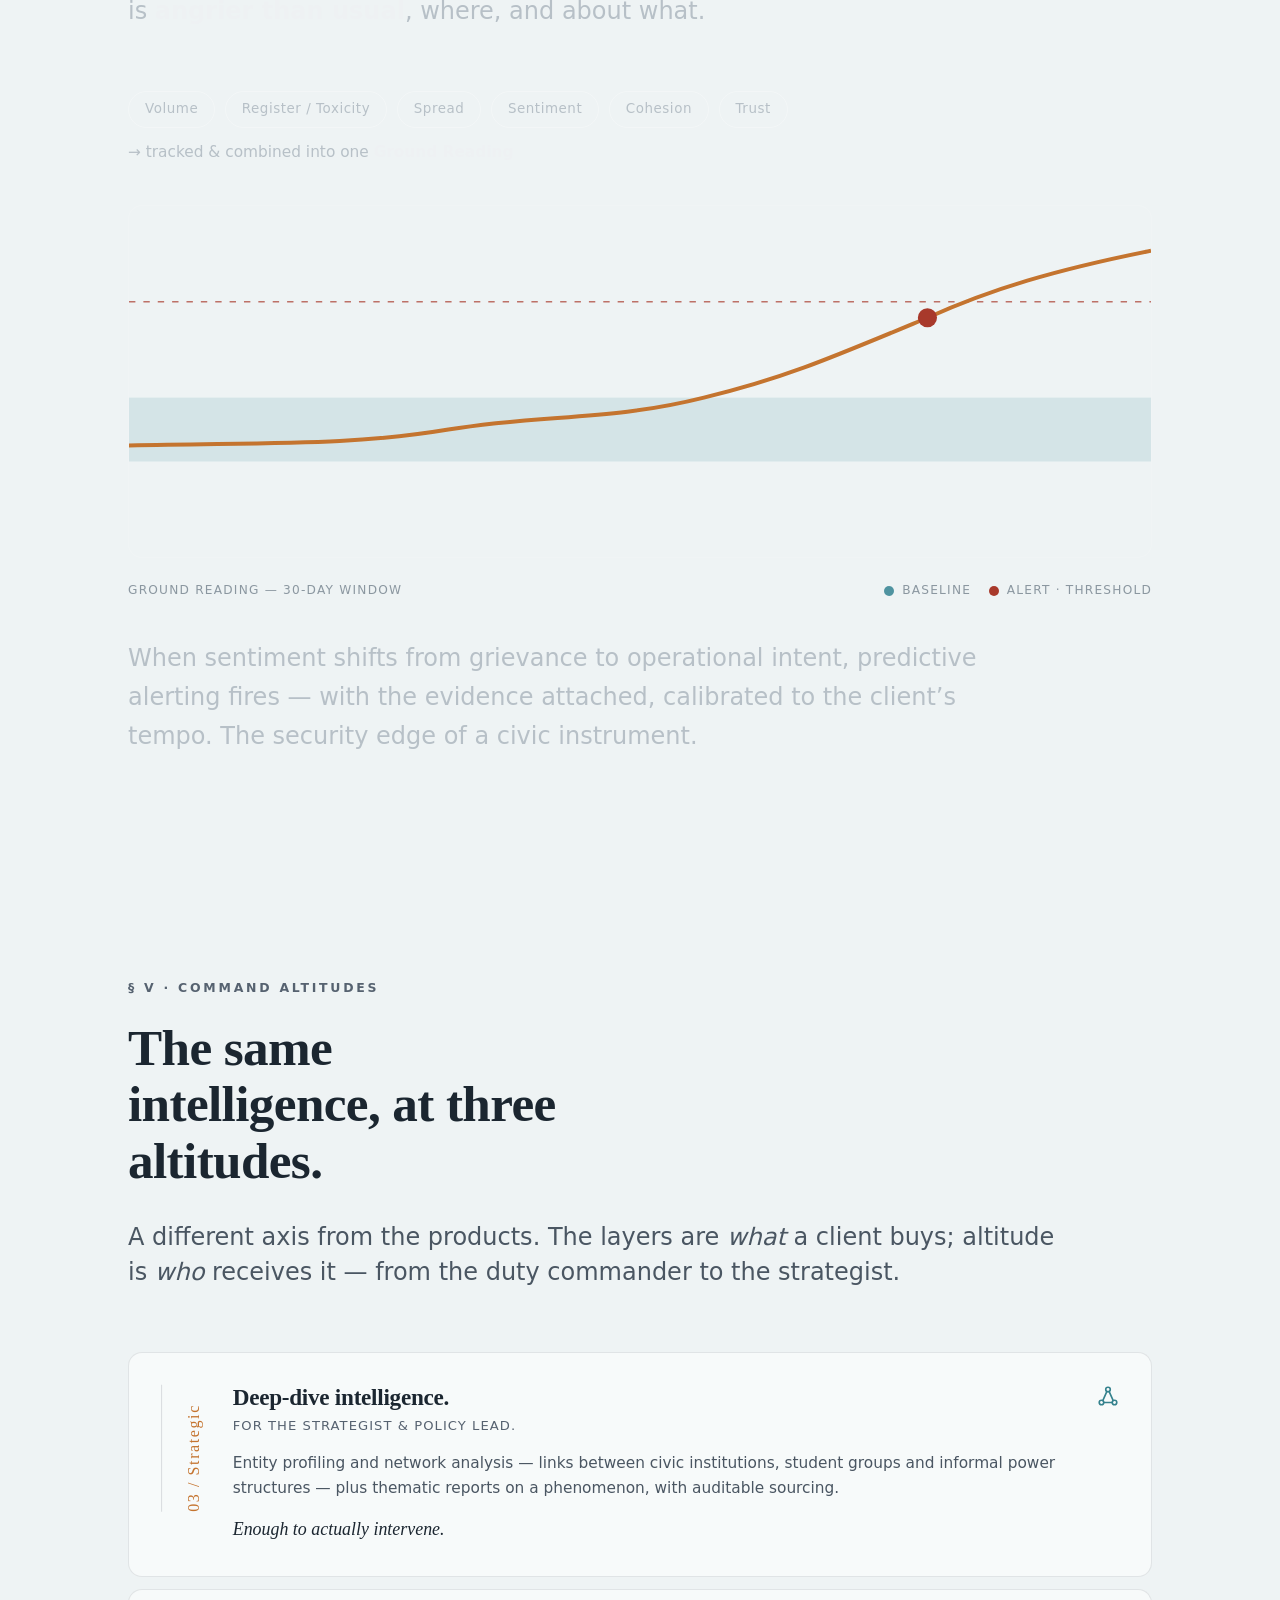
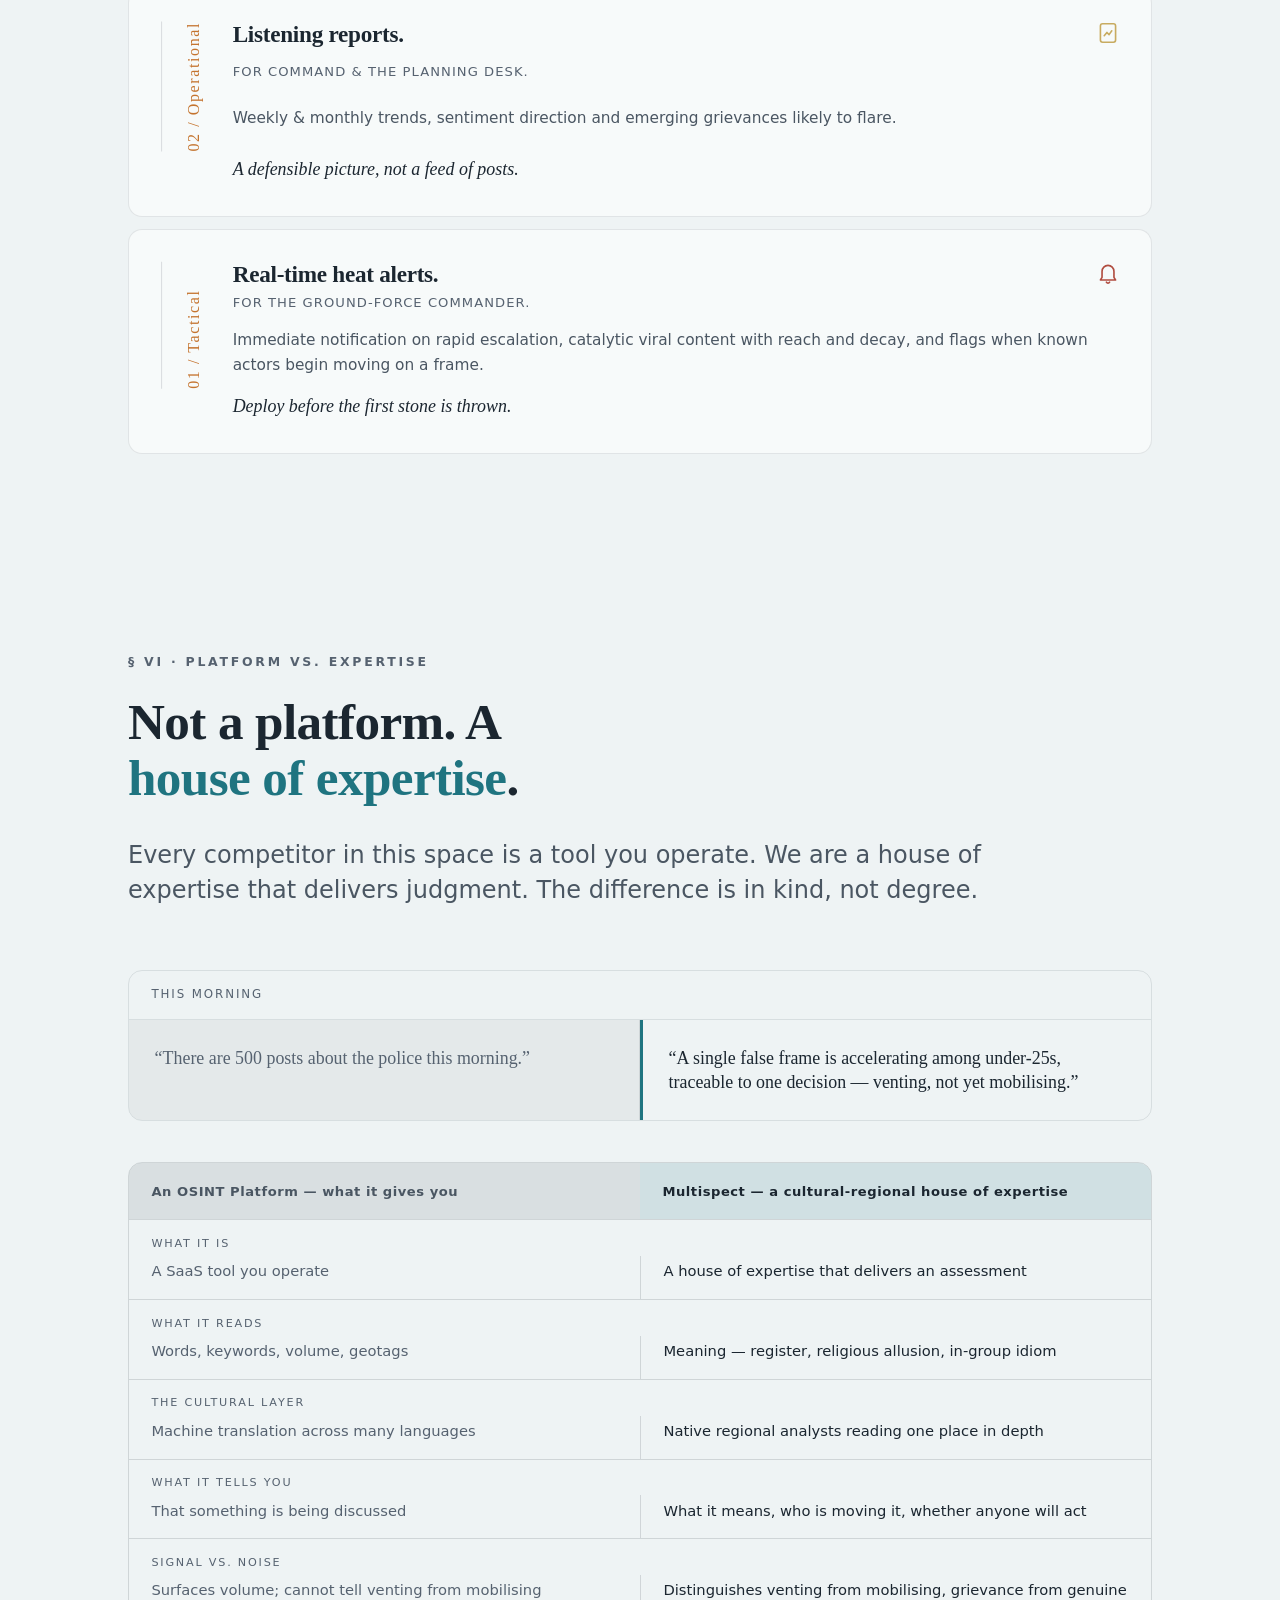
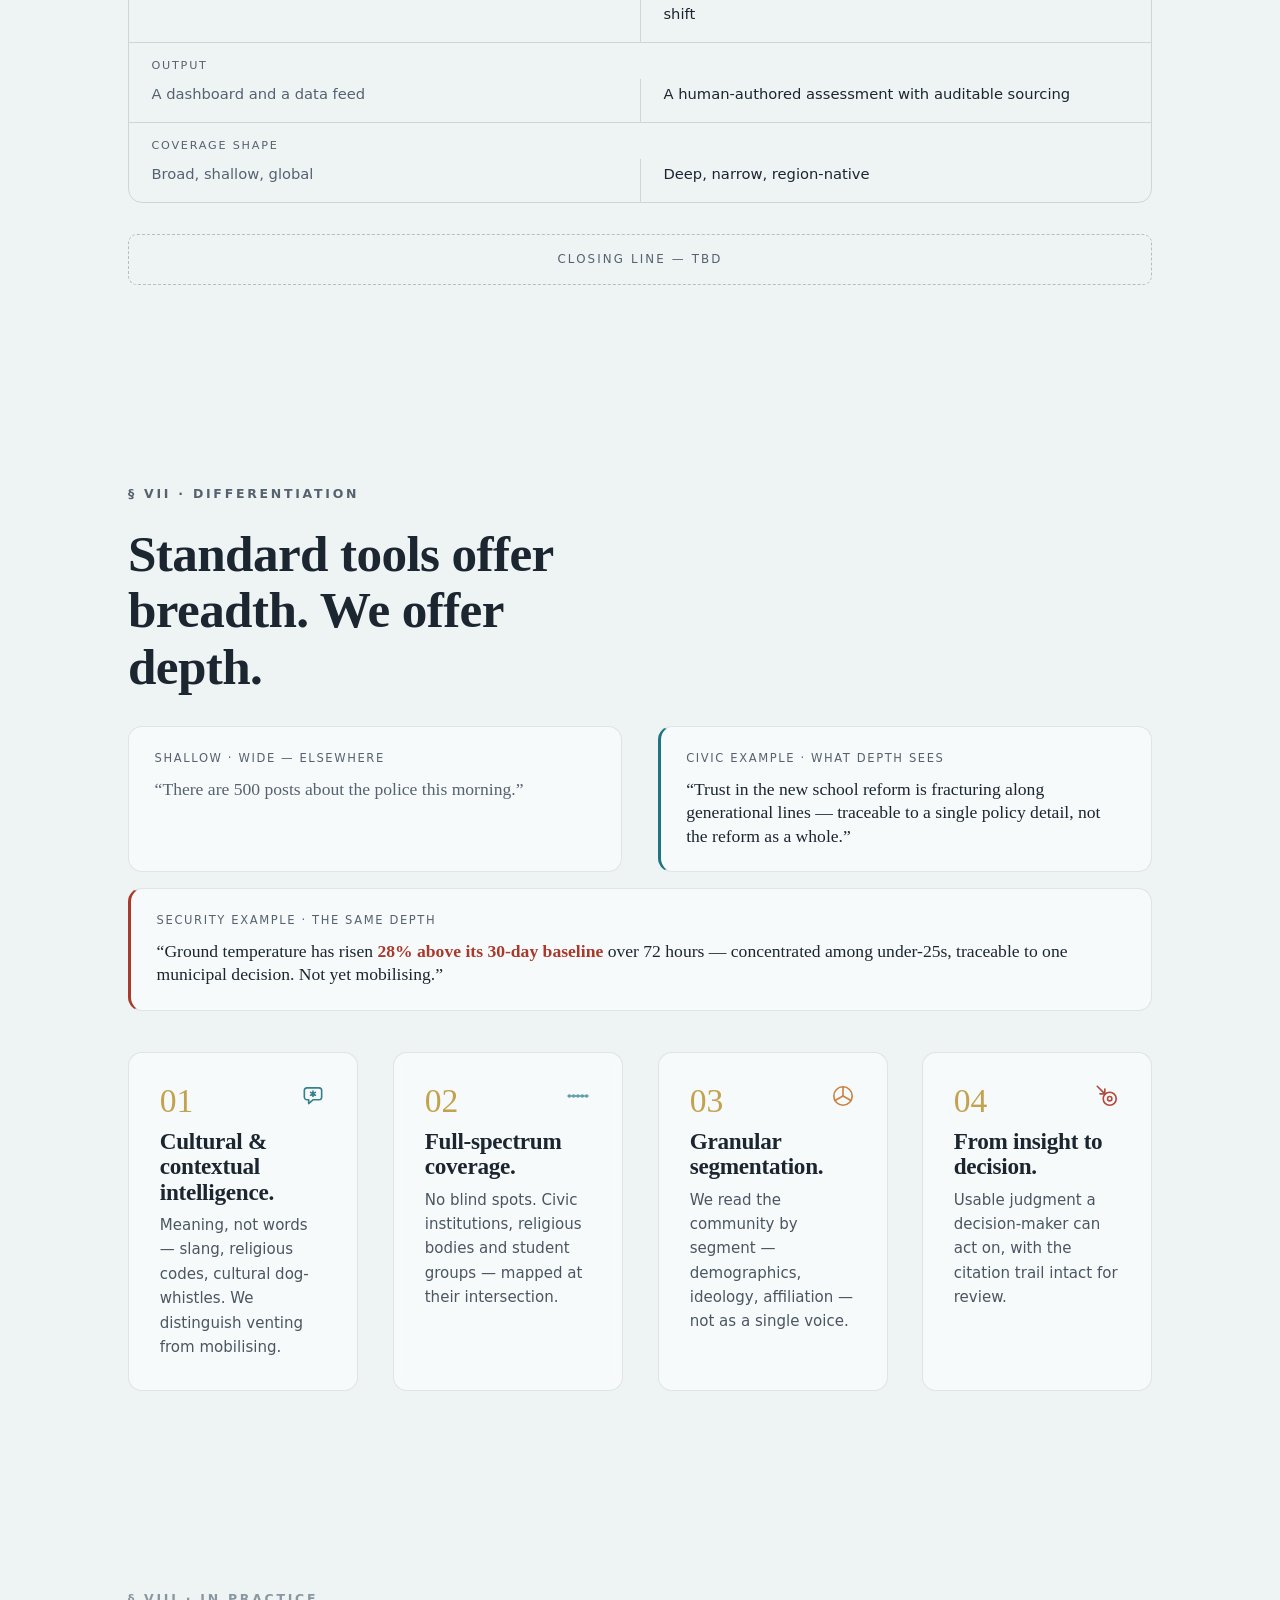
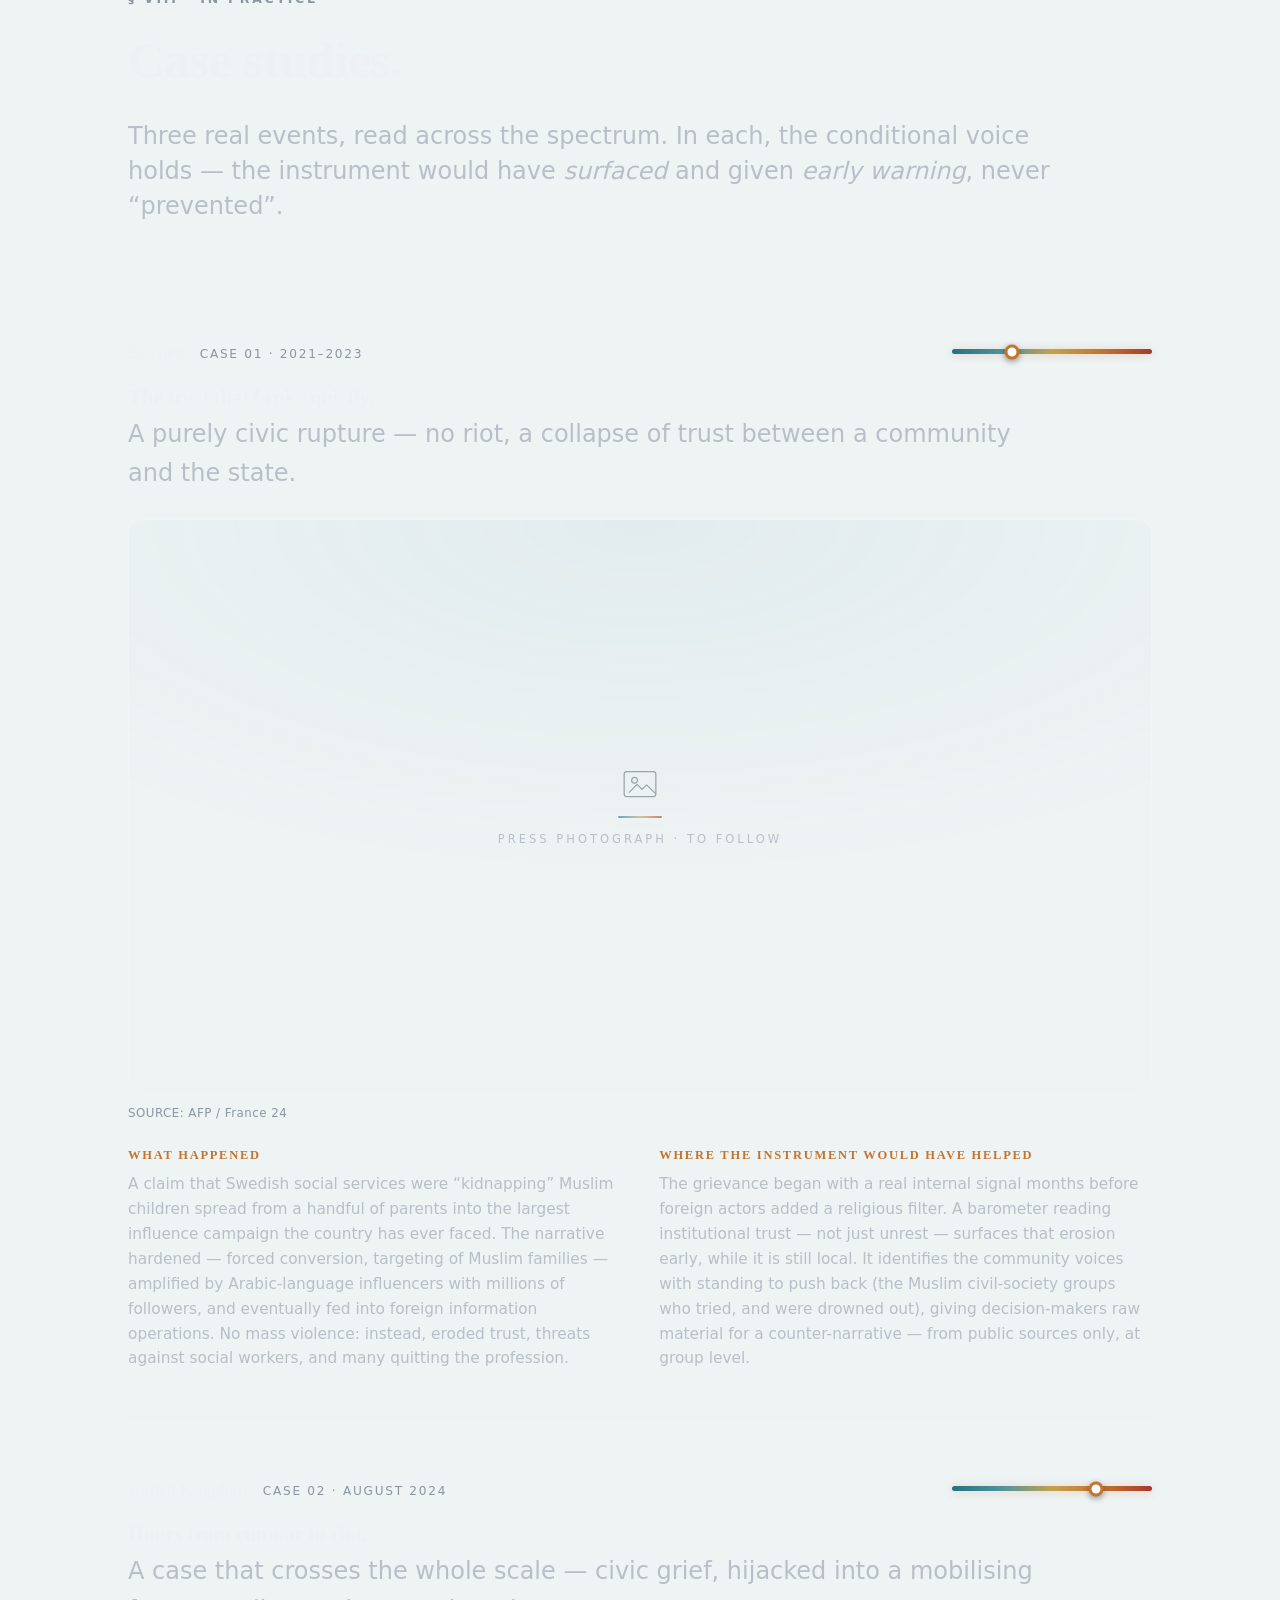
==== commit c44391cd: "Hero: add the story-in-one-breath paragraph before the operating premise A short narrative block ans" ====
--- a/index.html
+++ b/index.html
@@ -128,6 +128,16 @@
       </div>
 
       <div class="wrap">
+        <!-- The story, in one breath — why this instrument exists -->
+        <p class="hero__story" data-reveal>
+          Social change no longer waits. It gathers in group chats and neighbourhood feeds, moves between
+          languages and platforms, and reshapes the mood of a place long before it reaches a decision-maker&rsquo;s
+          desk. Reading it in real time takes two capacities at once: analysis built on data, and the deep human,
+          cultural understanding no automated system can supply. <strong>Multispect</strong> was founded to hold
+          both — a house of expertise pairing data with cultural fluency, so the picture of a community is live
+          at the moment decisions about it are made.
+        </p>
+
         <p class="hero__premise" data-reveal>
           <span class="quote-glyph" aria-hidden="true">“</span>We build a digital twin of the community’s social structure within a defined territory.<span class="quote-attr">— The Operating Premise</span>
         </p>
--- a/styles.css
+++ b/styles.css
@@ -265,8 +265,13 @@
 .hero__motif figcaption{font-size:.72rem;letter-spacing:.1em;text-transform:uppercase;color:var(--text-faint);
   text-align:center;margin-top:1rem;}
 
+.hero__story{max-width:64ch;margin:clamp(2.8rem,7vh,5rem) 0 0;padding-left:1.5rem;
+  border-left:3px solid;border-image:linear-gradient(180deg,var(--spec-2),var(--spec-4)) 1;
+  font-size:calc(var(--fs-body)*1.06);line-height:1.75;color:var(--text-soft);}
+
 .hero__premise{font-family:var(--font-display);font-size:clamp(1.15rem,.95rem+1vw,1.7rem);font-style:italic;
   max-width:48ch;margin:clamp(2.5rem,6vh,5rem) 0 0;color:var(--text);line-height:1.4;position:relative;}
+.hero__story + .hero__premise{margin-top:clamp(1.8rem,4vh,3rem);}
 .quote-glyph{color:var(--spec-3);font-size:1.4em;line-height:0;}
 .quote-attr{display:block;font-style:normal;font-family:var(--font-body);font-size:.8rem;letter-spacing:.16em;
   text-transform:uppercase;color:var(--text-faint);margin-top:1rem;}
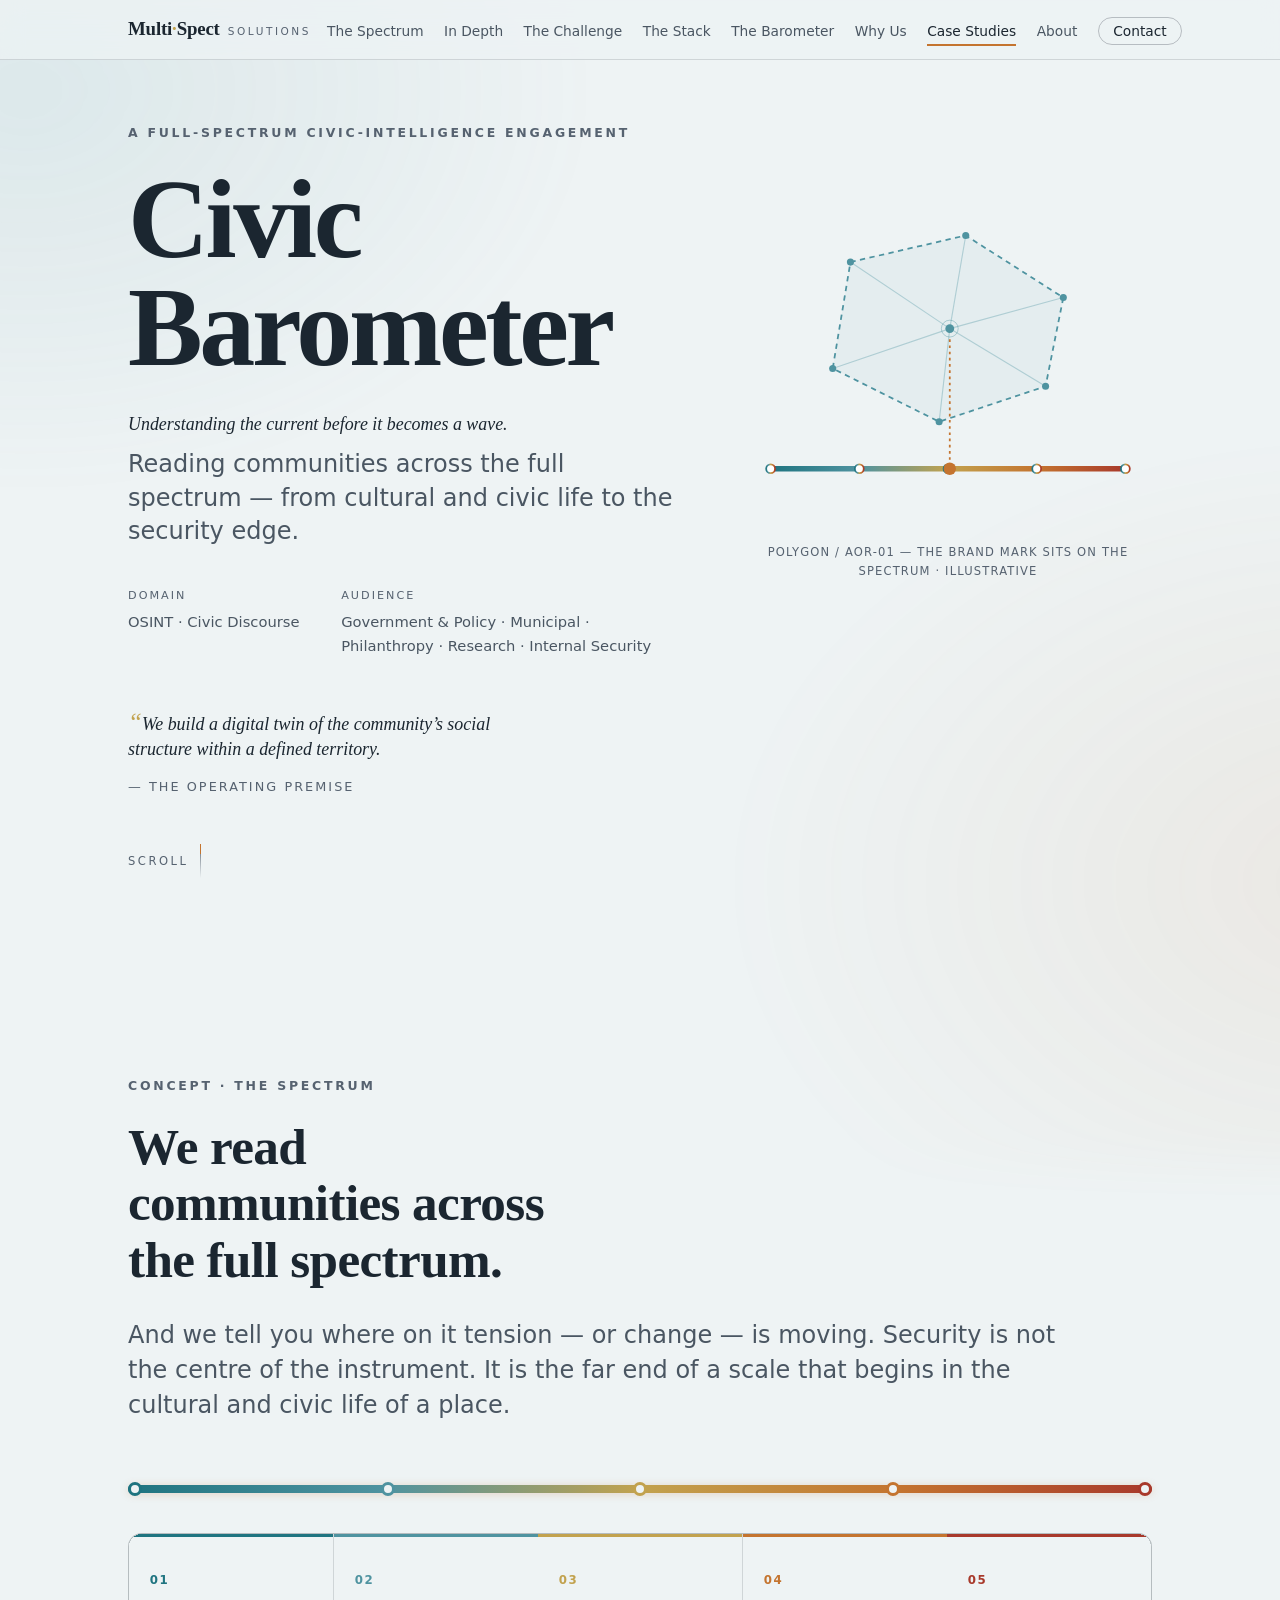
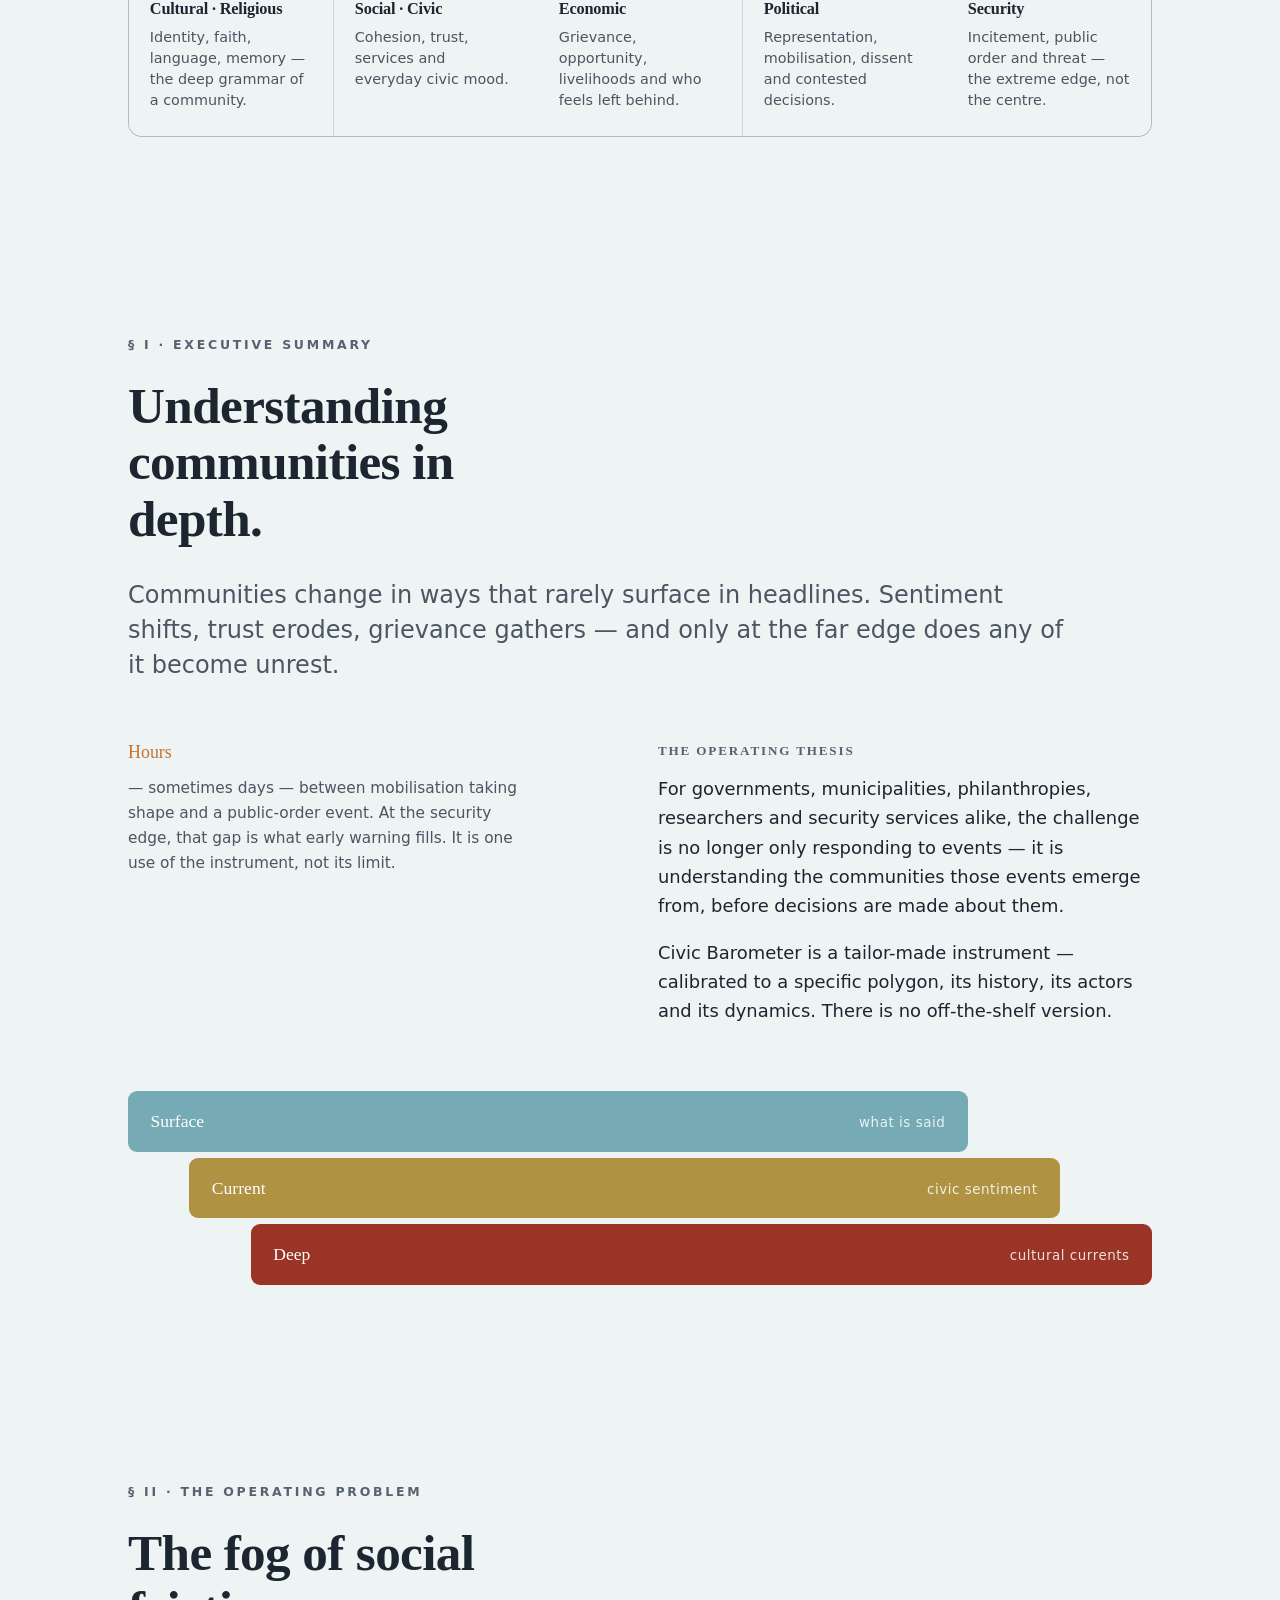
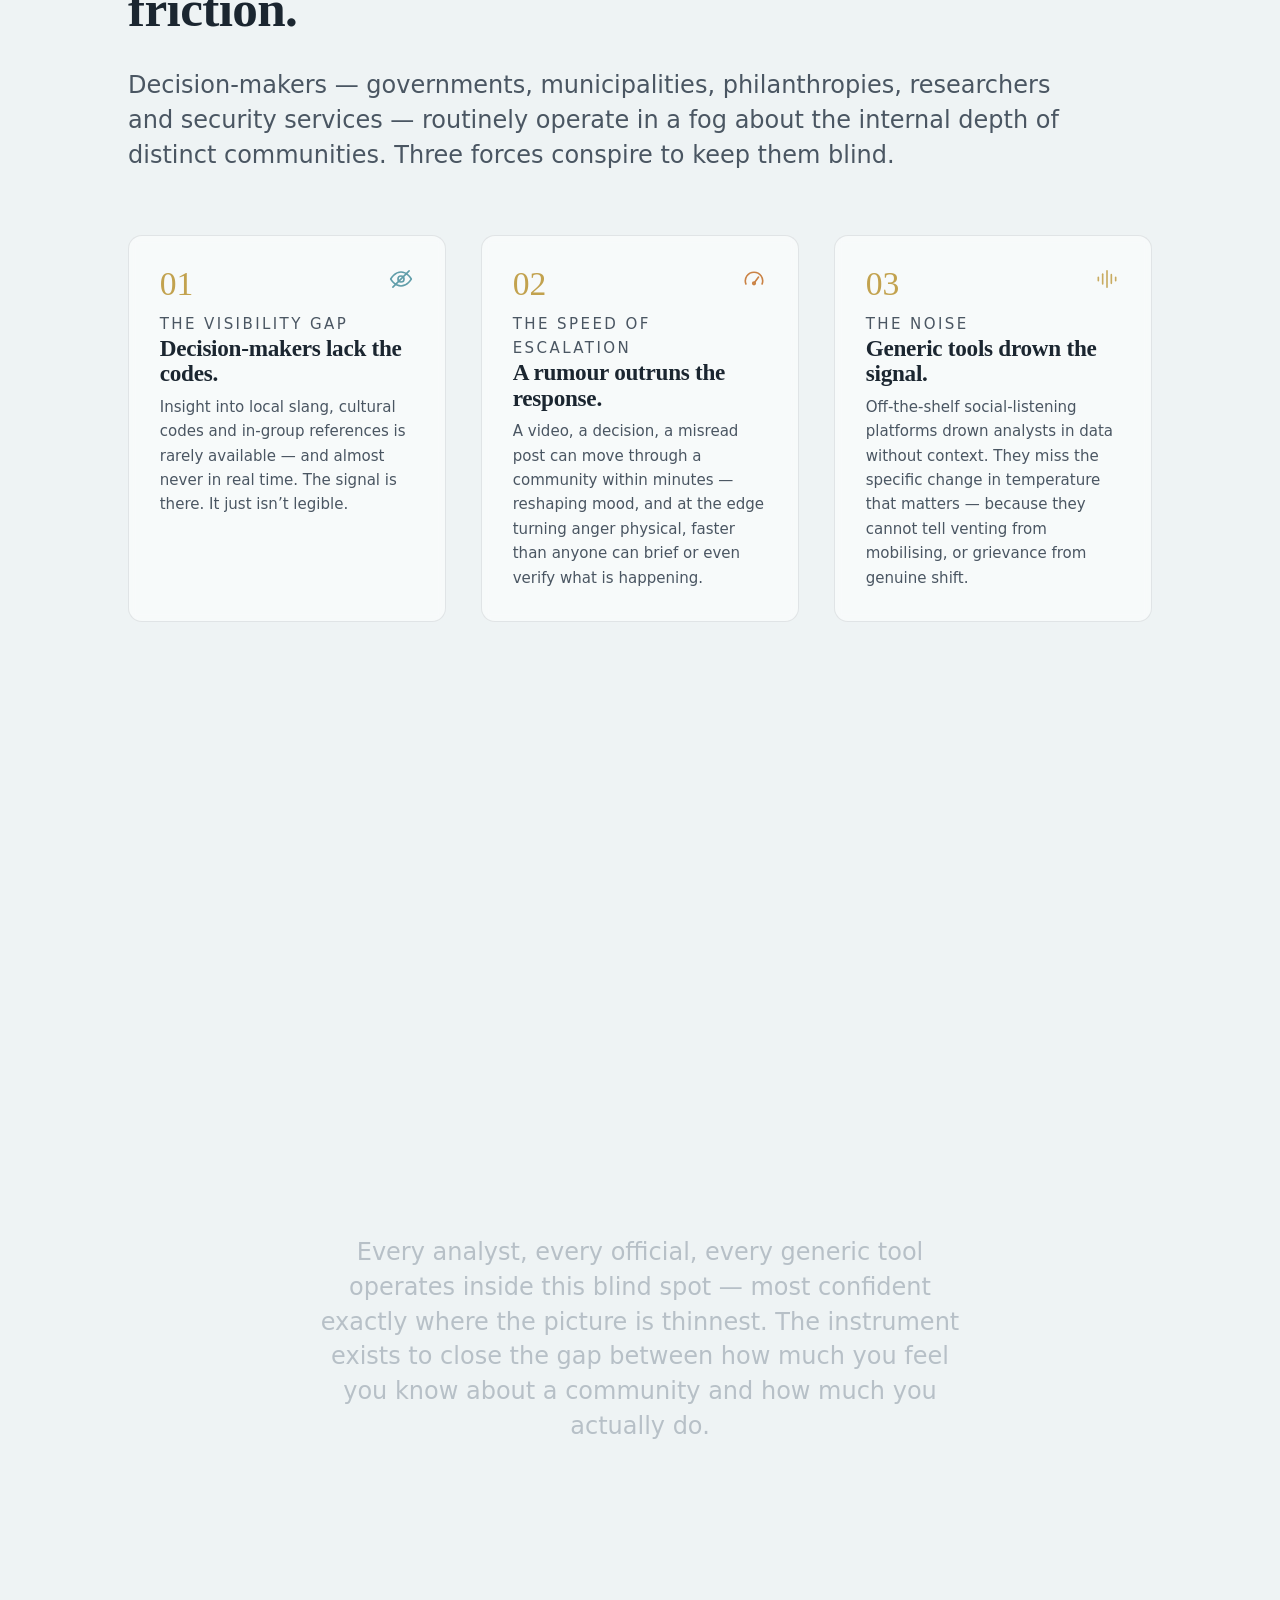
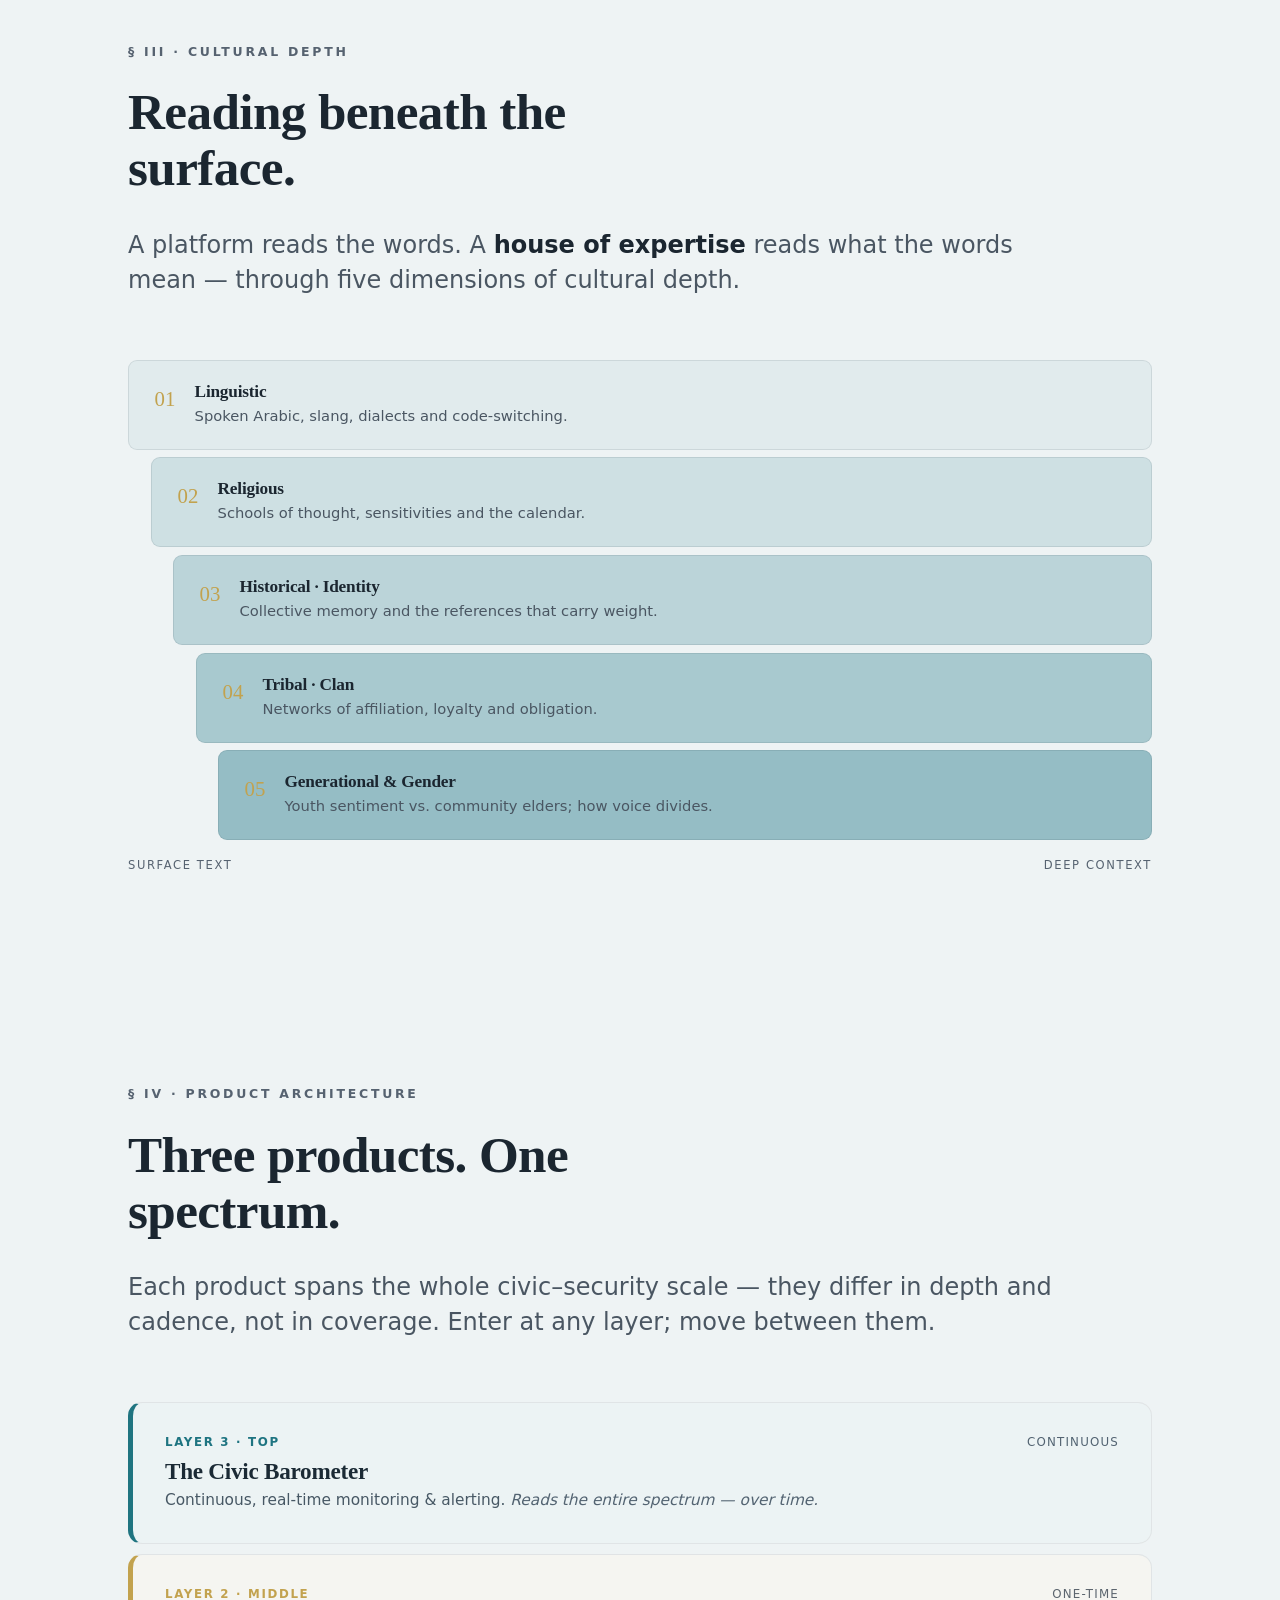
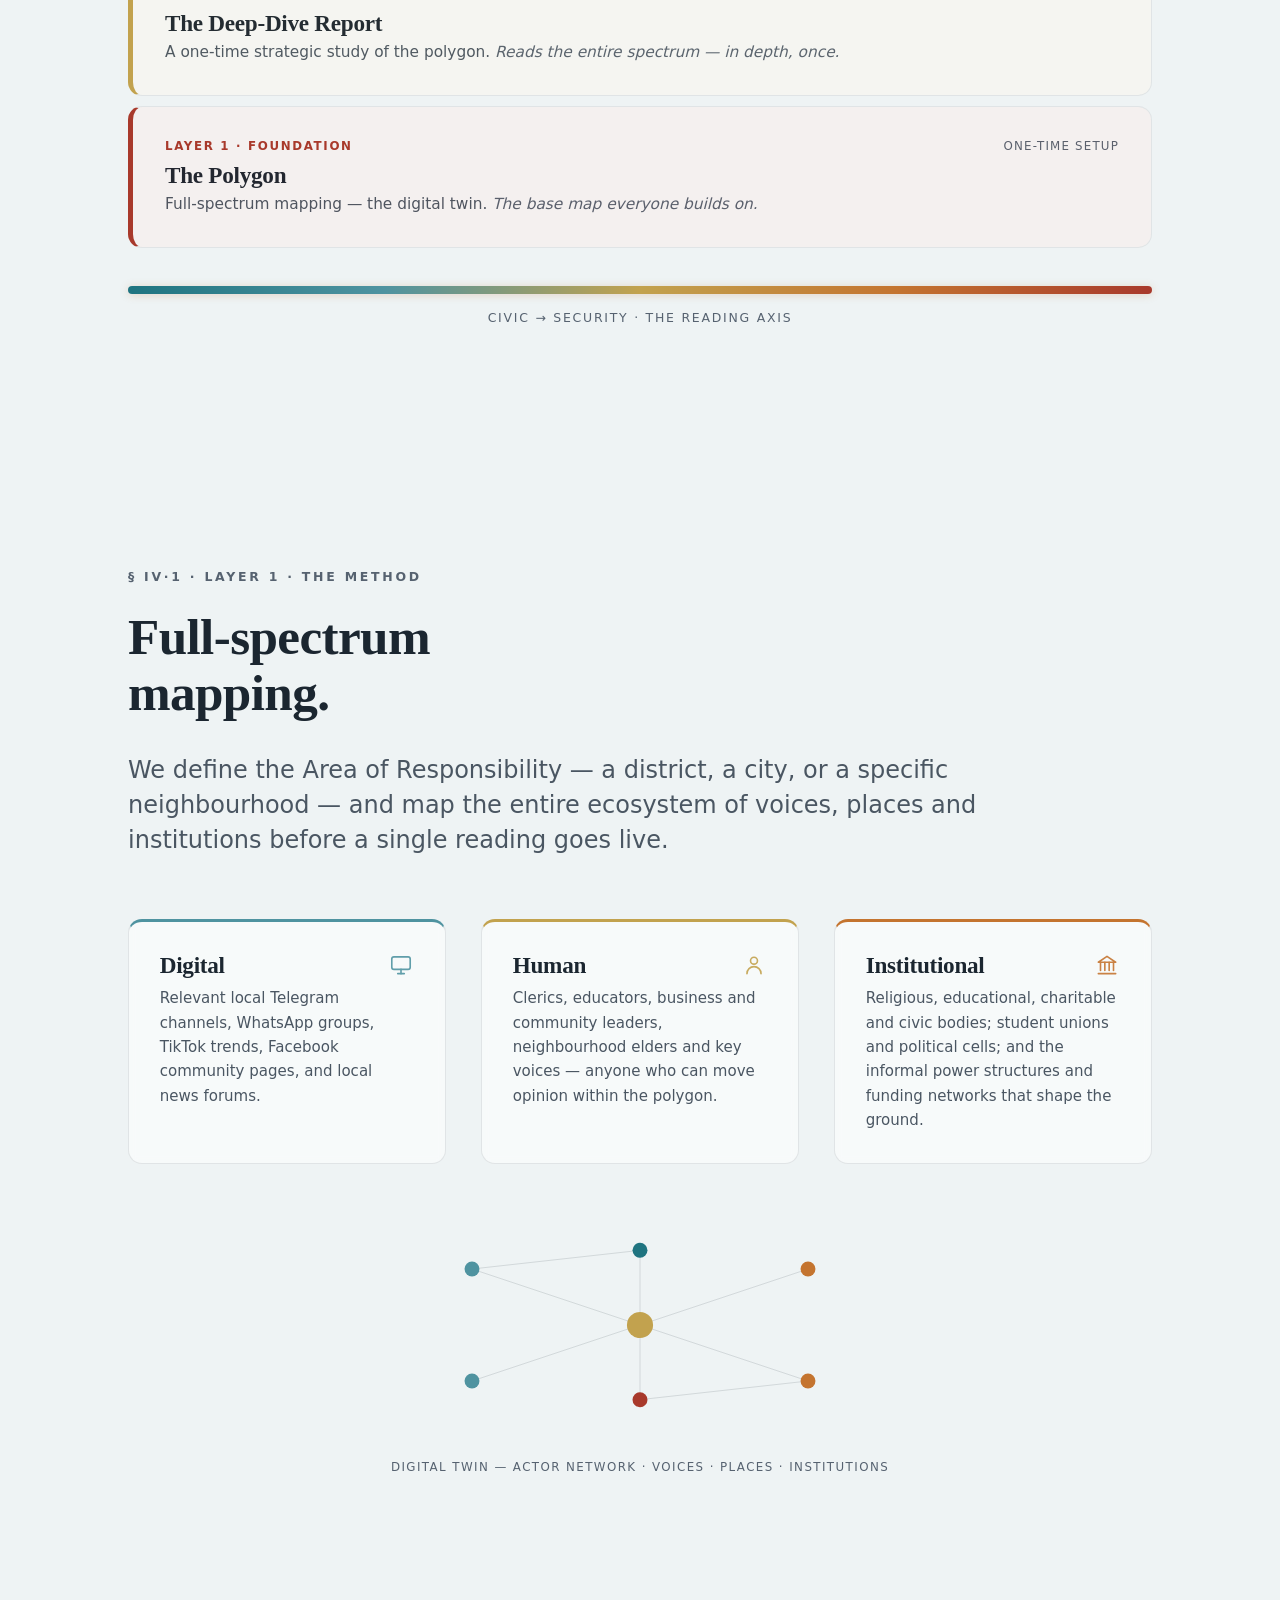
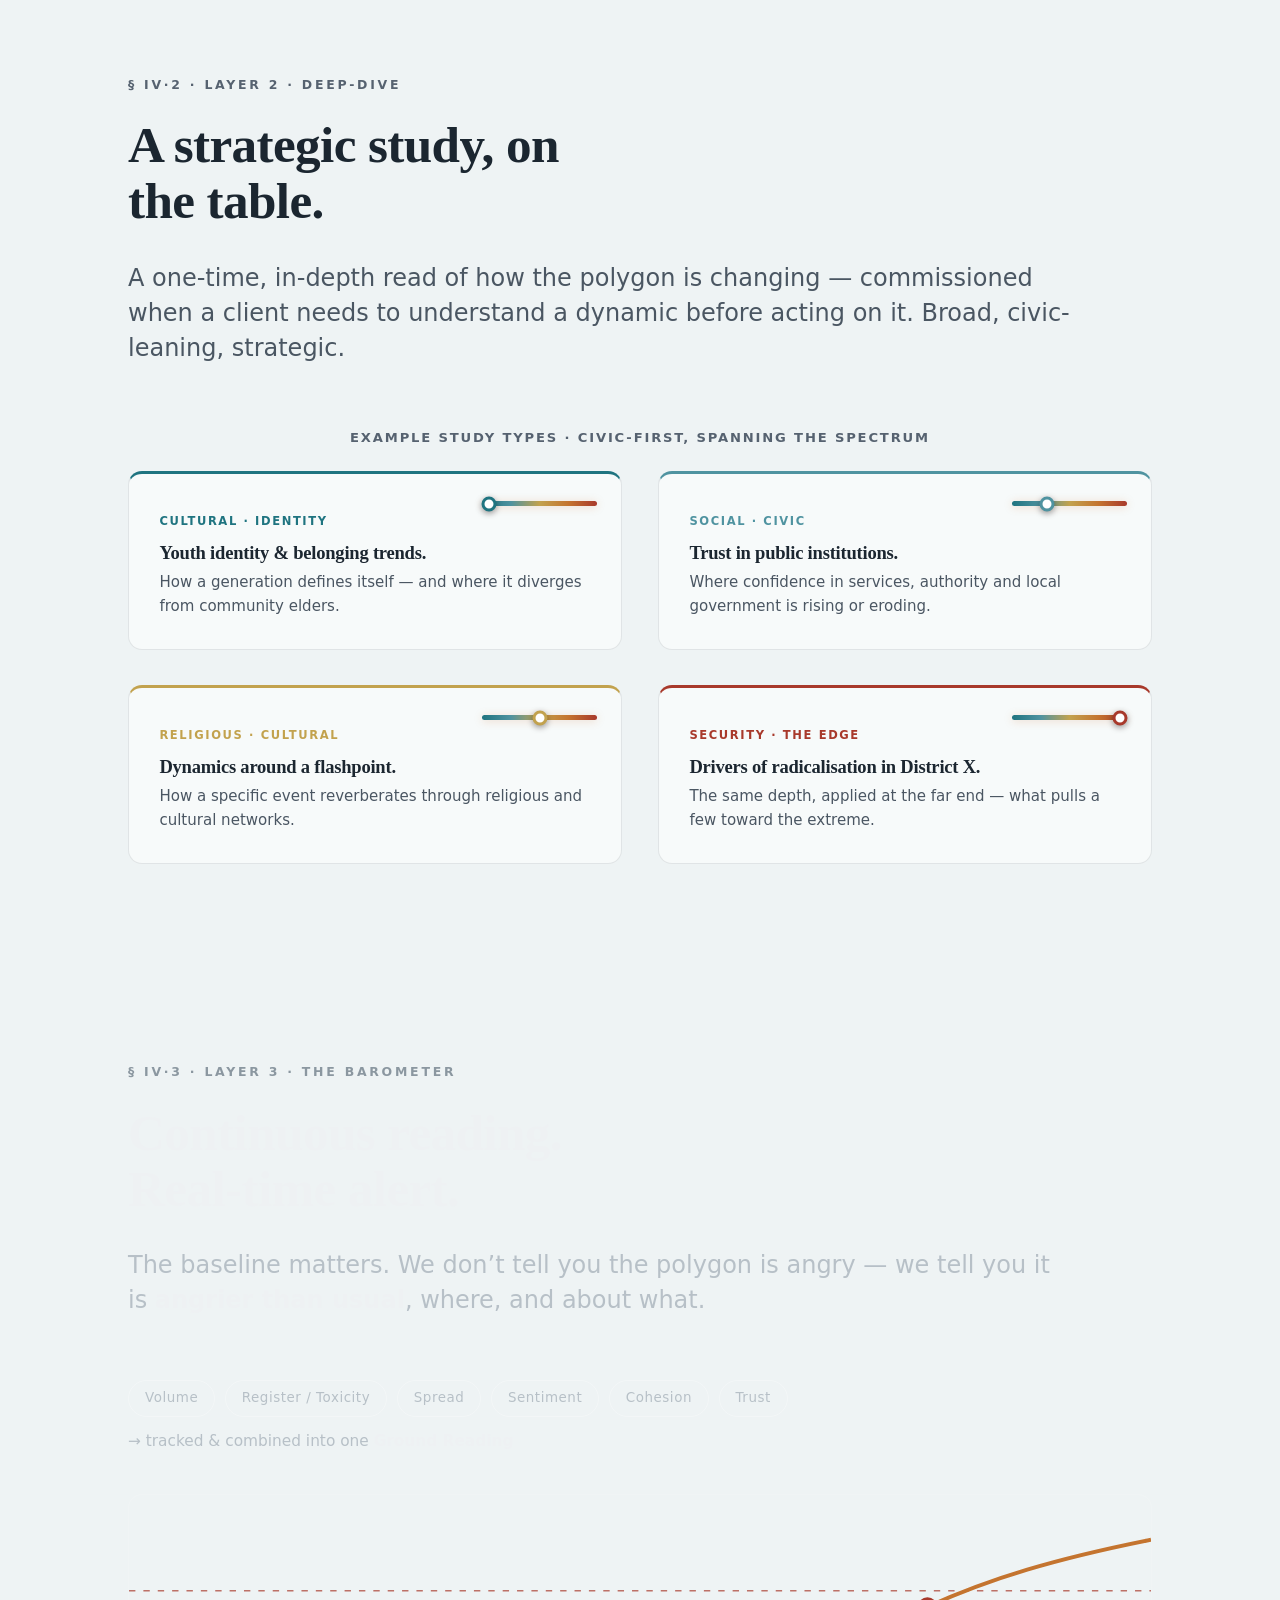
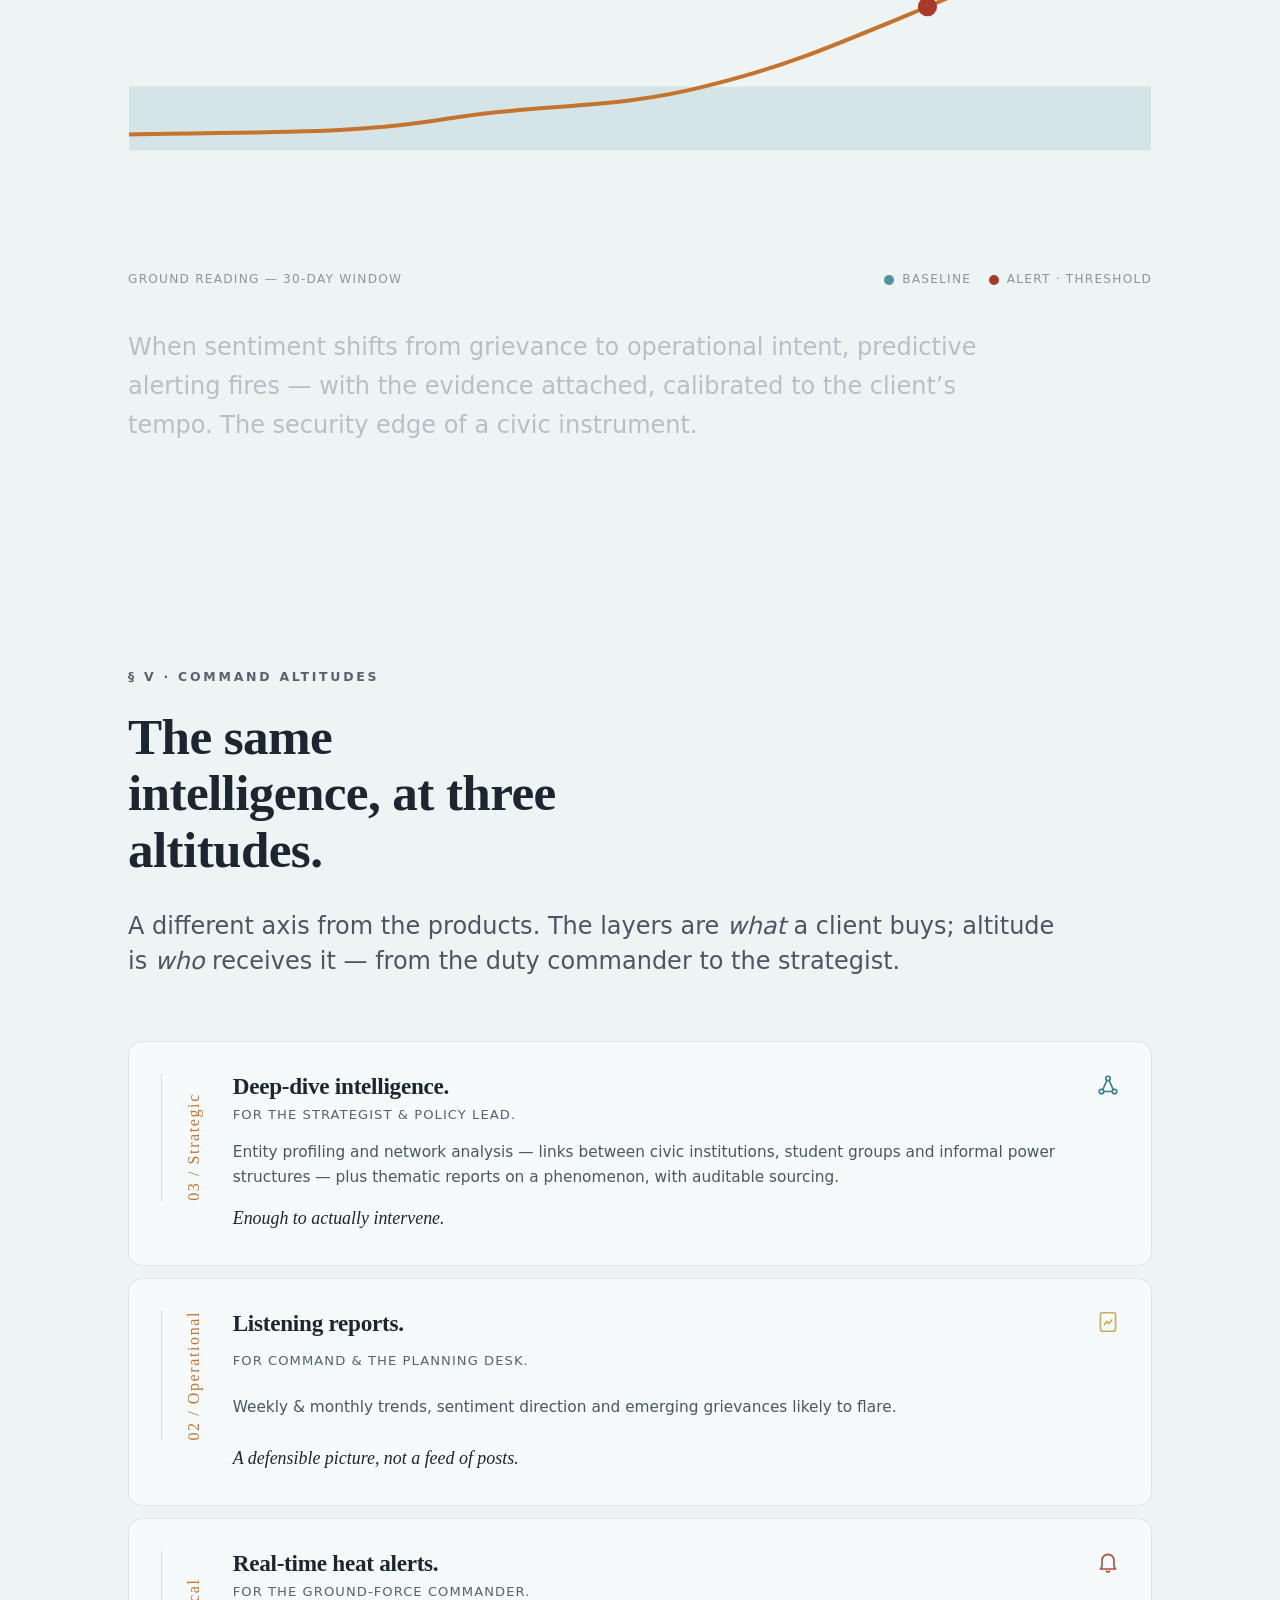
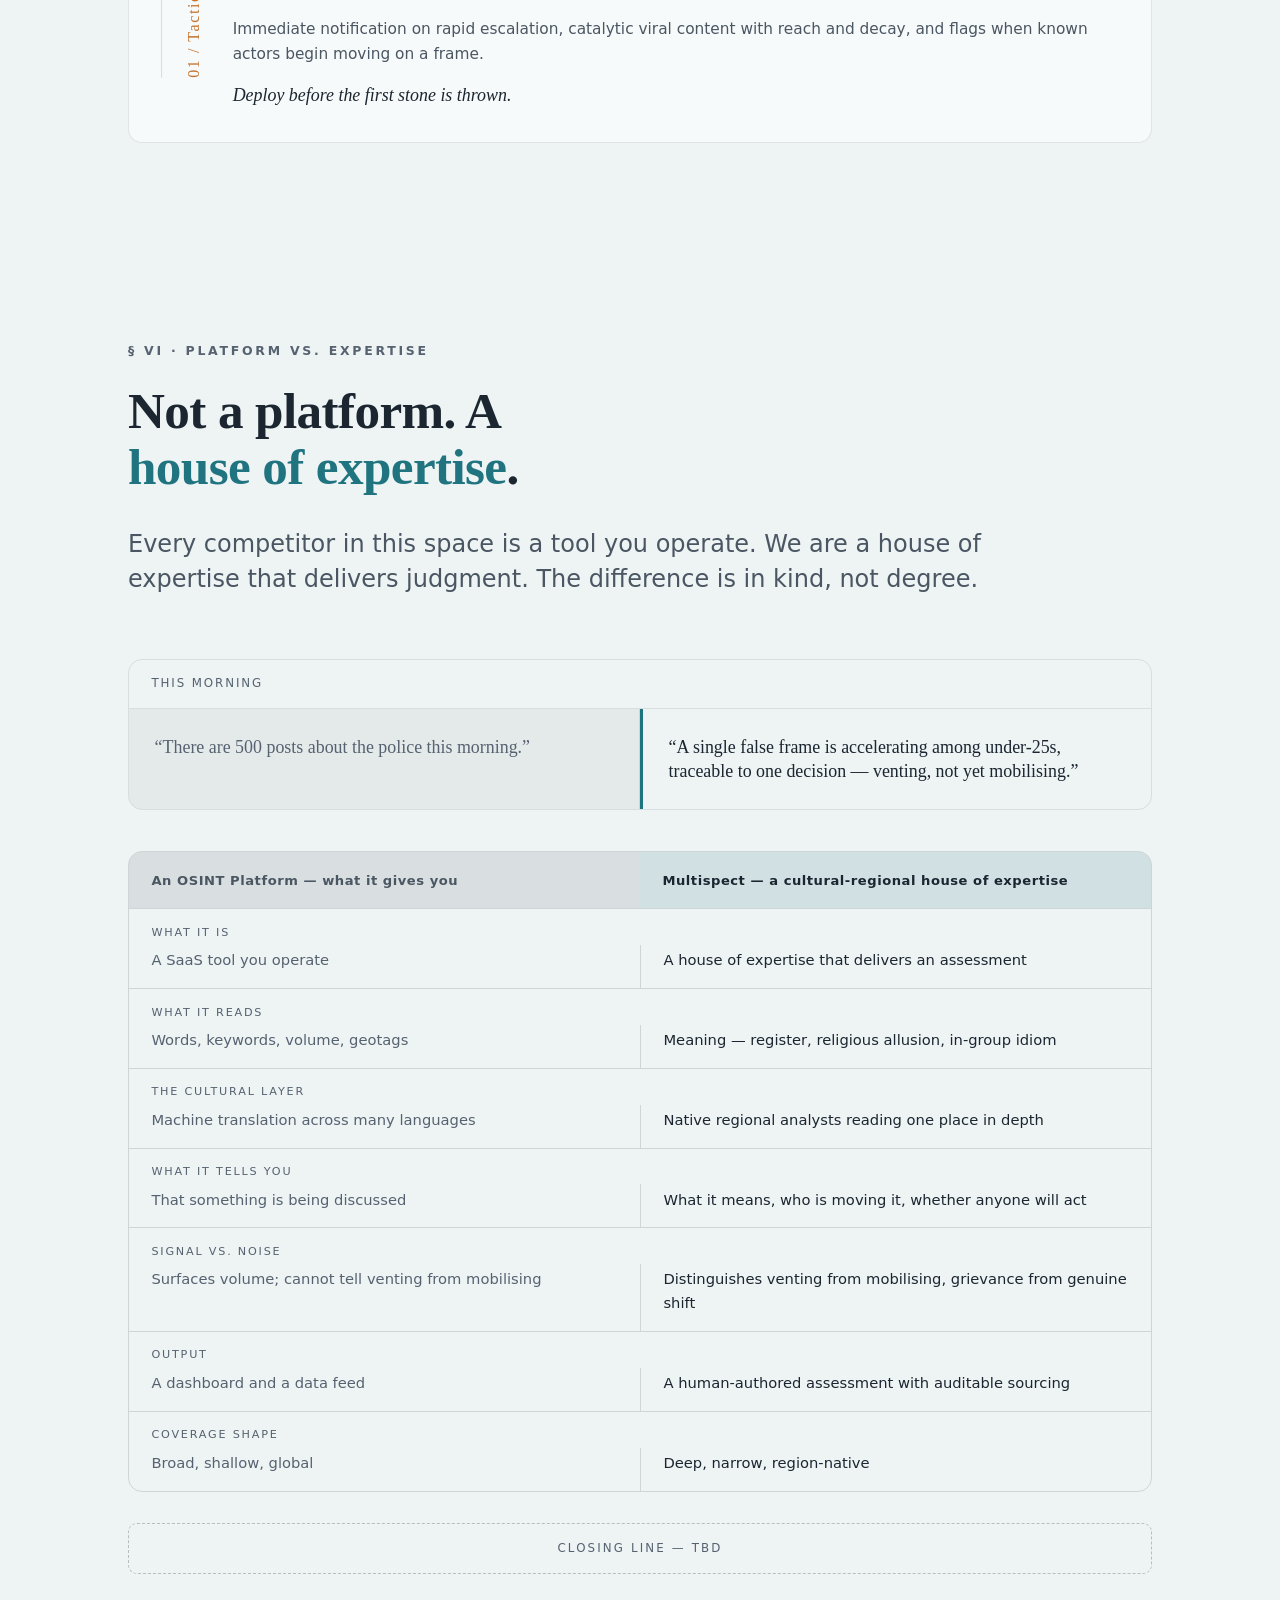
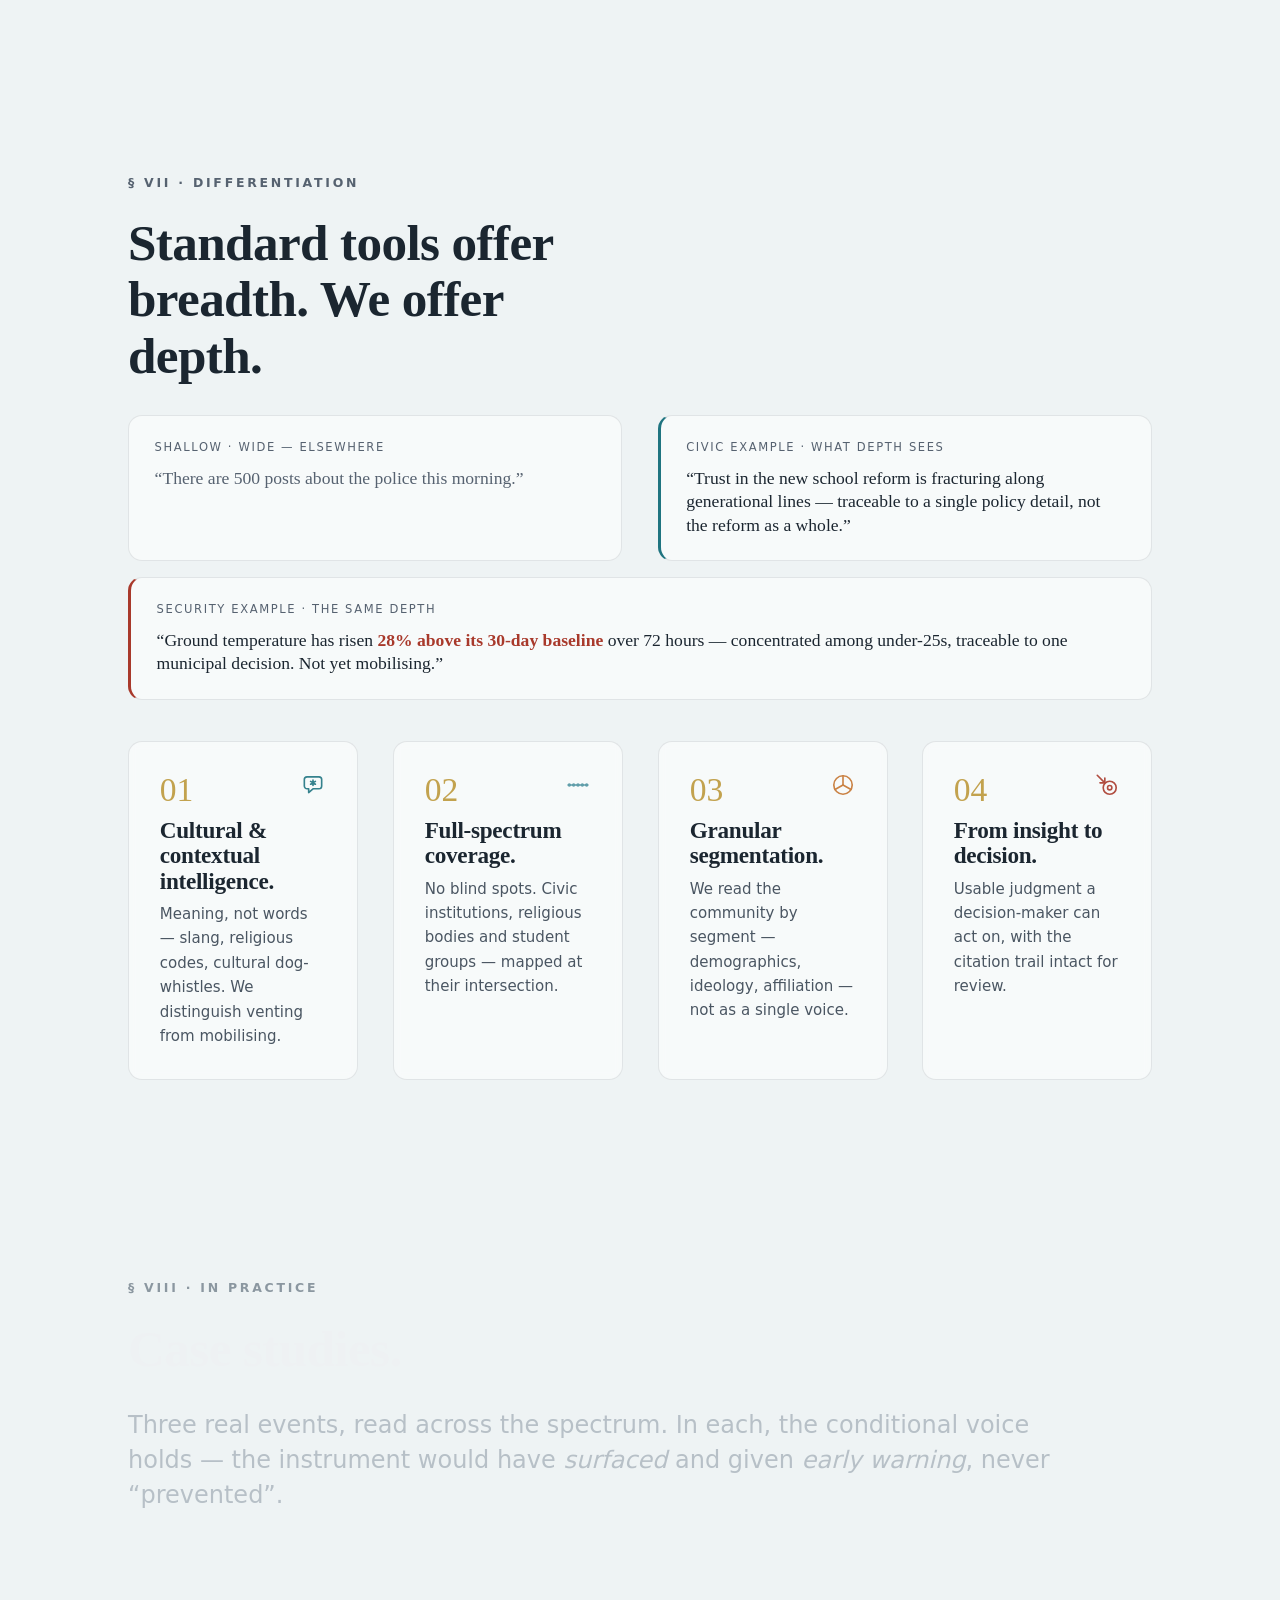
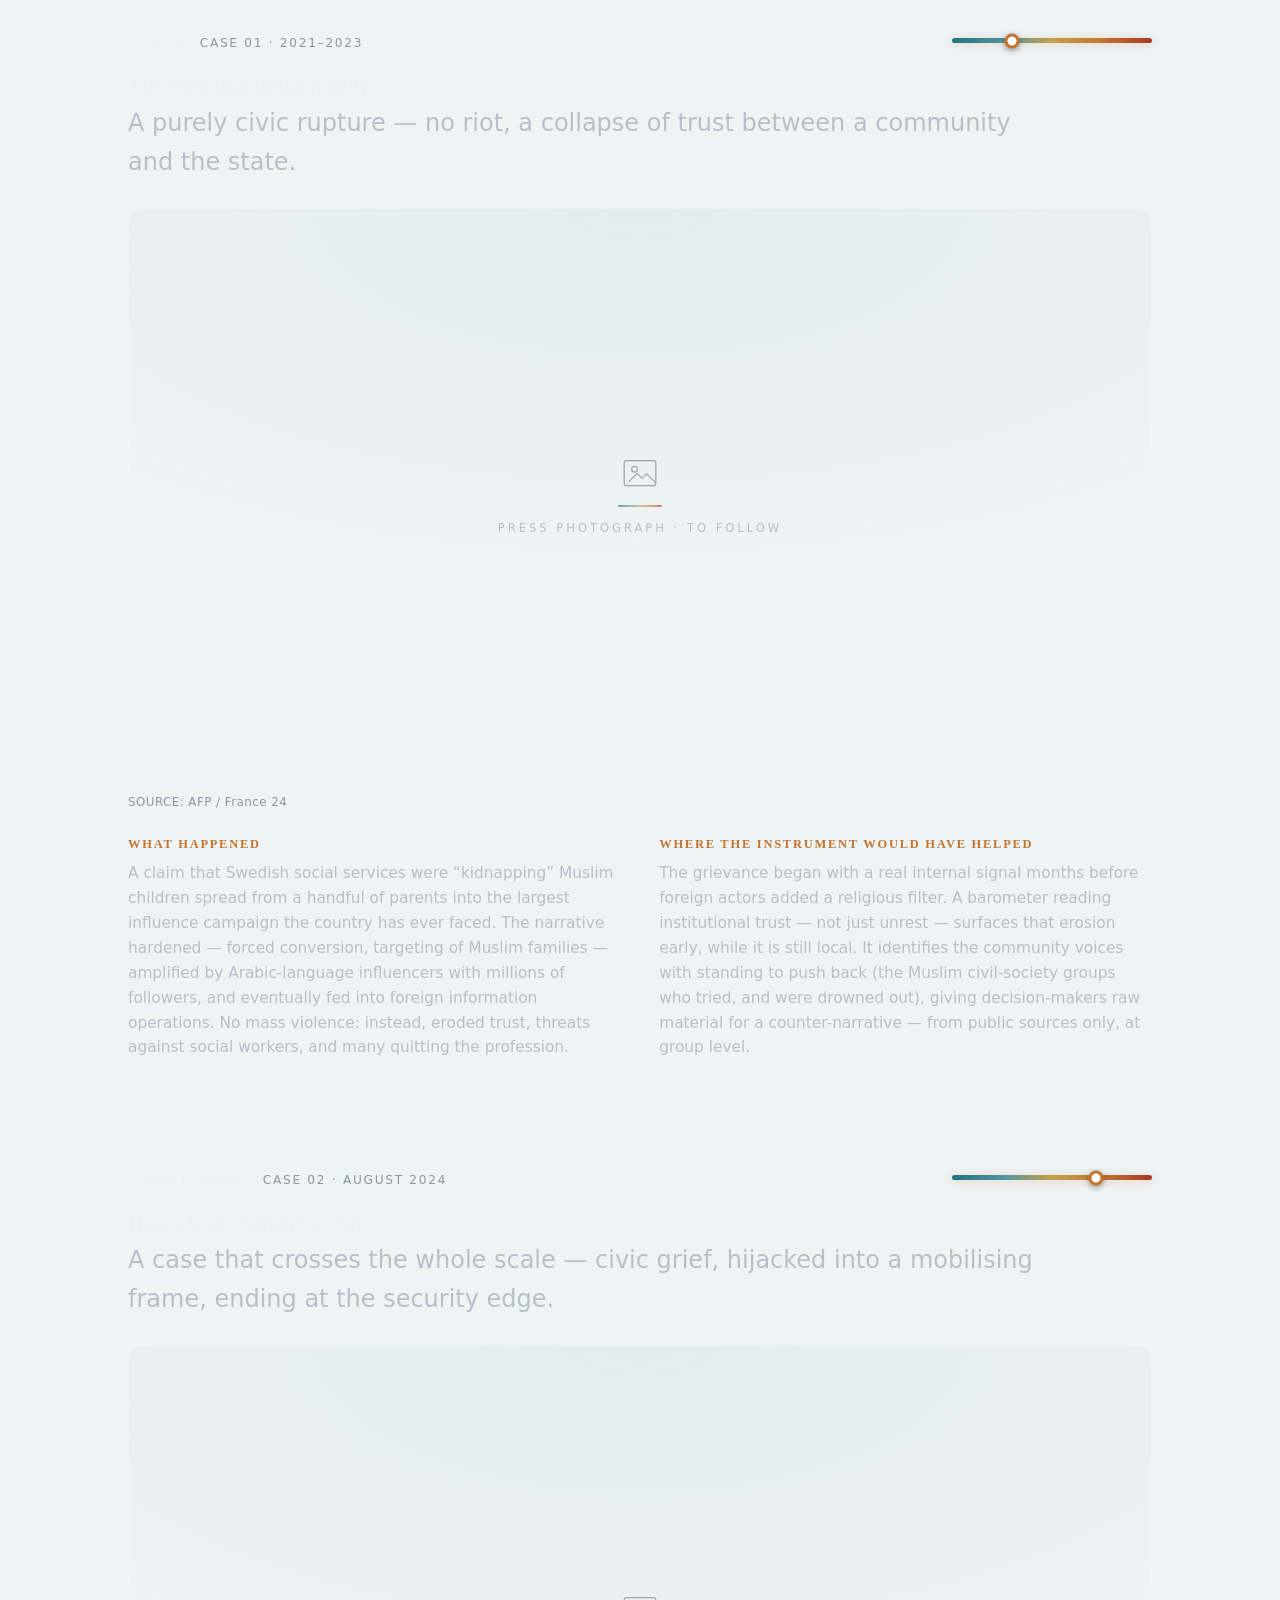
==== commit 0144aabe: "Merge pull request #4 from taltunik/design/living-graphics Living graphics — ambient motion and hove" ====
--- a/index.html
+++ b/index.html
@@ -117,7 +117,7 @@
               <circle cx="220" cy="250" r="4" /><circle cx="100" cy="190" r="4" />
             </g>
             <!-- the core node -->
-            <circle cx="232" cy="145" r="9.5" fill="none" stroke="var(--spec-2)" opacity="0.45" />
+            <circle class="motif-core-ring" cx="232" cy="145" r="9.5" fill="none" stroke="var(--spec-2)" opacity="0.45" />
             <circle cx="232" cy="145" r="5" fill="var(--spec-2)" />
             <!-- the "current" — read from the core, dropping onto the spectrum -->
             <line x1="232" y1="157" x2="232" y2="300" stroke="var(--spec-4)" stroke-width="2" stroke-dasharray="3 4" />
@@ -128,16 +128,6 @@
       </div>
 
       <div class="wrap">
-        <!-- The story, in one breath — why this instrument exists -->
-        <p class="hero__story" data-reveal>
-          Social change no longer waits. It gathers in group chats and neighbourhood feeds, moves between
-          languages and platforms, and reshapes the mood of a place long before it reaches a decision-maker&rsquo;s
-          desk. Reading it in real time takes two capacities at once: analysis built on data, and the deep human,
-          cultural understanding no automated system can supply. <strong>Multispect</strong> was founded to hold
-          both — a house of expertise pairing data with cultural fluency, so the picture of a community is live
-          at the moment decisions about it are made.
-        </p>
-
         <p class="hero__premise" data-reveal>
           <span class="quote-glyph" aria-hidden="true">“</span>We build a digital twin of the community’s social structure within a defined territory.<span class="quote-attr">— The Operating Premise</span>
         </p>
@@ -474,7 +464,7 @@
             <path class="series__line" d="M0,150 C90,148 140,150 200,140 C260,130 300,135 360,120 C410,108 440,95 500,70 C540,52 580,40 640,28"
                   fill="none" stroke="var(--spec-4)" stroke-width="2.5" />
             <!-- alert point -->
-            <circle cx="500" cy="70" r="6" fill="var(--spec-5)" />
+            <circle class="series__alert" cx="500" cy="70" r="6" fill="var(--spec-5)" />
           </svg>
           <figcaption class="series__cap"><span>Ground Reading — 30-day window</span><span class="series__legend"><i class="dot dot--base"></i>Baseline <i class="dot dot--alert"></i>Alert · Threshold</span></figcaption>
         </figure>
--- a/styles.css
+++ b/styles.css
@@ -265,13 +265,8 @@
 .hero__motif figcaption{font-size:.72rem;letter-spacing:.1em;text-transform:uppercase;color:var(--text-faint);
   text-align:center;margin-top:1rem;}
 
-.hero__story{max-width:64ch;margin:clamp(2.8rem,7vh,5rem) 0 0;padding-left:1.5rem;
-  border-left:3px solid;border-image:linear-gradient(180deg,var(--spec-2),var(--spec-4)) 1;
-  font-size:calc(var(--fs-body)*1.06);line-height:1.75;color:var(--text-soft);}
-
 .hero__premise{font-family:var(--font-display);font-size:clamp(1.15rem,.95rem+1vw,1.7rem);font-style:italic;
   max-width:48ch;margin:clamp(2.5rem,6vh,5rem) 0 0;color:var(--text);line-height:1.4;position:relative;}
-.hero__story + .hero__premise{margin-top:clamp(1.8rem,4vh,3rem);}
 .quote-glyph{color:var(--spec-3);font-size:1.4em;line-height:0;}
 .quote-attr{display:block;font-style:normal;font-family:var(--font-body);font-size:.8rem;letter-spacing:.16em;
   text-transform:uppercase;color:var(--text-faint);margin-top:1rem;}
@@ -523,6 +518,92 @@
 .footer__note{font-size:.78rem;letter-spacing:.06em;color:var(--text-faint);}
 
 /* -----------------------------------------------------------------
+   9b · LIVING GRAPHICS — hover states & ambient motion.
+   Every movement restates the idea of its section: strata expand at
+   the depth you read, the blind spot widens, the stack layer slides
+   out, the polygon breathes, the alert pulses. All of it is pure
+   CSS, so section 13 (prefers-reduced-motion) silences everything.
+----------------------------------------------------------------- */
+
+/* — cards lift; their glyph wakes up — */
+.card,.pillar,.principle,.benefit,.altitude,.study,.worked__item{
+  transition:transform .35s var(--ease),box-shadow .35s var(--ease);}
+.card:hover,.pillar:hover,.principle:hover,.benefit:hover,.altitude:hover,.study:hover,.worked__item:hover{
+  transform:translateY(-4px);
+  box-shadow:0 14px 30px -16px color-mix(in srgb,var(--band,var(--ink-700)) 50%,transparent);}
+.glyph{transition:transform .35s var(--ease),opacity .35s;}
+.card:hover .glyph,.pillar:hover .glyph,.principle:hover .glyph,
+.benefit:hover .glyph,.altitude:hover .glyph{transform:scale(1.18) rotate(-4deg);opacity:1;}
+.spectrum-bar__marker{transition:transform .35s var(--ease);}
+.study:hover .spectrum-bar__marker{transform:translate(-50%,-50%) scale(1.3);}
+
+/* — strata: hover a layer to read at that depth; it spans the full
+     width while the other depths recede — */
+.strata__layer{transition:margin .5s var(--ease),box-shadow .4s var(--ease),opacity .4s;}
+.strata:hover .strata__layer{opacity:.68;}
+.strata .strata__layer:hover{opacity:1;margin-inline:0;
+  box-shadow:0 14px 30px -14px rgba(0,0,0,.4);}
+
+/* — the blind spot widens while you look at it — */
+.gap__line,.gap__blind{transition:top .6s var(--ease),bottom .6s var(--ease);}
+.gap__blind span{transition:letter-spacing .6s var(--ease);}
+.gap:hover .gap__line--conf{top:8%;}
+.gap:hover .gap__line--know{bottom:5%;}
+.gap:hover .gap__blind{top:8%;bottom:5%;}
+.gap:hover .gap__blind span{letter-spacing:.26em;}
+
+/* — depth dimensions: hovering pulls the item one layer deeper — */
+.depth-item{transition:transform .35s var(--ease),background-color .45s var(--ease),box-shadow .35s var(--ease);}
+.depth-item:hover{transform:translateX(10px);
+  background:color-mix(in srgb, var(--spec-2) calc(15% + var(--depth)*14%), var(--bg));
+  box-shadow:0 10px 24px -14px color-mix(in srgb,var(--spec-2) 50%,transparent);}
+
+/* — product stack: the hovered layer slides out of the pile — */
+.stack__layer{transition:transform .35s var(--ease),box-shadow .35s var(--ease);}
+.stack__layer::after{transition:opacity .35s;}
+.stack__layer:hover{transform:translateX(10px);
+  box-shadow:0 12px 26px -14px color-mix(in srgb,var(--band) 45%,transparent);}
+.stack__layer:hover::after{opacity:.12;}
+
+/* — hero polygon: breathes on its own; hover lights the inner web — */
+.motif-poly{animation:dash-march 16s linear infinite;}
+@keyframes dash-march{to{stroke-dashoffset:-110;}}
+.motif-core-ring{transform-box:fill-box;transform-origin:center;
+  animation:core-pulse 3.2s var(--ease) infinite;}
+@keyframes core-pulse{0%,100%{transform:scale(1);opacity:.45;}50%{transform:scale(1.3);opacity:.18;}}
+.motif-spokes{transition:opacity .5s;}
+.hero__motif:hover .motif-spokes{opacity:.62;}
+
+/* — digital twin: hover activates the network, core first — */
+.twin__edges line{transition:stroke .45s;}
+.twin:hover .twin__edges line{stroke:color-mix(in srgb,var(--spec-3) 50%,var(--line));}
+.twin__nodes circle{transform-box:fill-box;transform-origin:center;transition:transform .4s var(--ease);}
+.twin:hover .twin__nodes circle{transform:scale(1.3);}
+.twin__nodes circle:nth-child(2),.twin__nodes circle:nth-child(3){transition-delay:60ms;}
+.twin__nodes circle:nth-child(4),.twin__nodes circle:nth-child(5){transition-delay:120ms;}
+.twin__nodes circle:nth-child(6),.twin__nodes circle:nth-child(7){transition-delay:180ms;}
+
+/* — barometer: the alert never sleeps; hover replays the curve — */
+.series__alert{transform-box:fill-box;transform-origin:center;
+  animation:alert-pulse 2.4s ease-out infinite;}
+@keyframes alert-pulse{0%,100%{opacity:1;transform:scale(1);}50%{opacity:.6;transform:scale(1.4);}}
+.series__line{stroke-dasharray:900;stroke-dashoffset:0;}
+.series:hover .series__line{animation:series-draw 1.5s var(--ease);}
+@keyframes series-draw{from{stroke-dashoffset:900;}}
+.signals li{transition:border-color .3s,color .3s,transform .3s var(--ease);}
+.signals li:hover{border-color:var(--spec-4);color:var(--text);transform:translateY(-2px);}
+
+/* — platform table: the row you weigh warms toward expertise — */
+.compare__row{transition:background-color .3s;}
+.compare__row:hover{background:color-mix(in srgb,var(--civic) 6%,transparent);}
+
+/* — press figure: the photo leans in — */
+.press__img{transition:opacity .4s var(--ease),transform .6s var(--ease);}
+.press__frame:hover .press__img{transform:scale(1.03);}
+.press__ph svg{transition:transform .4s var(--ease);}
+.press__frame:hover .press__ph svg{transform:translateY(-3px);}
+
+/* -----------------------------------------------------------------
    10 · THEME (dark sections)
 ----------------------------------------------------------------- */
 .theme-dark{color:var(--text);}
@@ -541,6 +622,12 @@
 .js [data-reveal].is-in{opacity:1;transform:none;}
 /* gentle stagger for grouped children */
 .js .cols [data-reveal].is-in,.js .bands .band.is-in{transition-delay:calc(var(--stagger,0)*70ms);}
+/* after the entrance settles, transitions go back to serving hover states */
+.js [data-reveal].is-settled,
+.js .cols [data-reveal].is-settled,
+.js .bands .band.is-settled{transition-delay:0s;
+  transition:transform .35s var(--ease),box-shadow .35s var(--ease),
+             background-color .35s var(--ease),opacity .35s var(--ease);}
 
 /* -----------------------------------------------------------------
    12 · RESPONSIVE
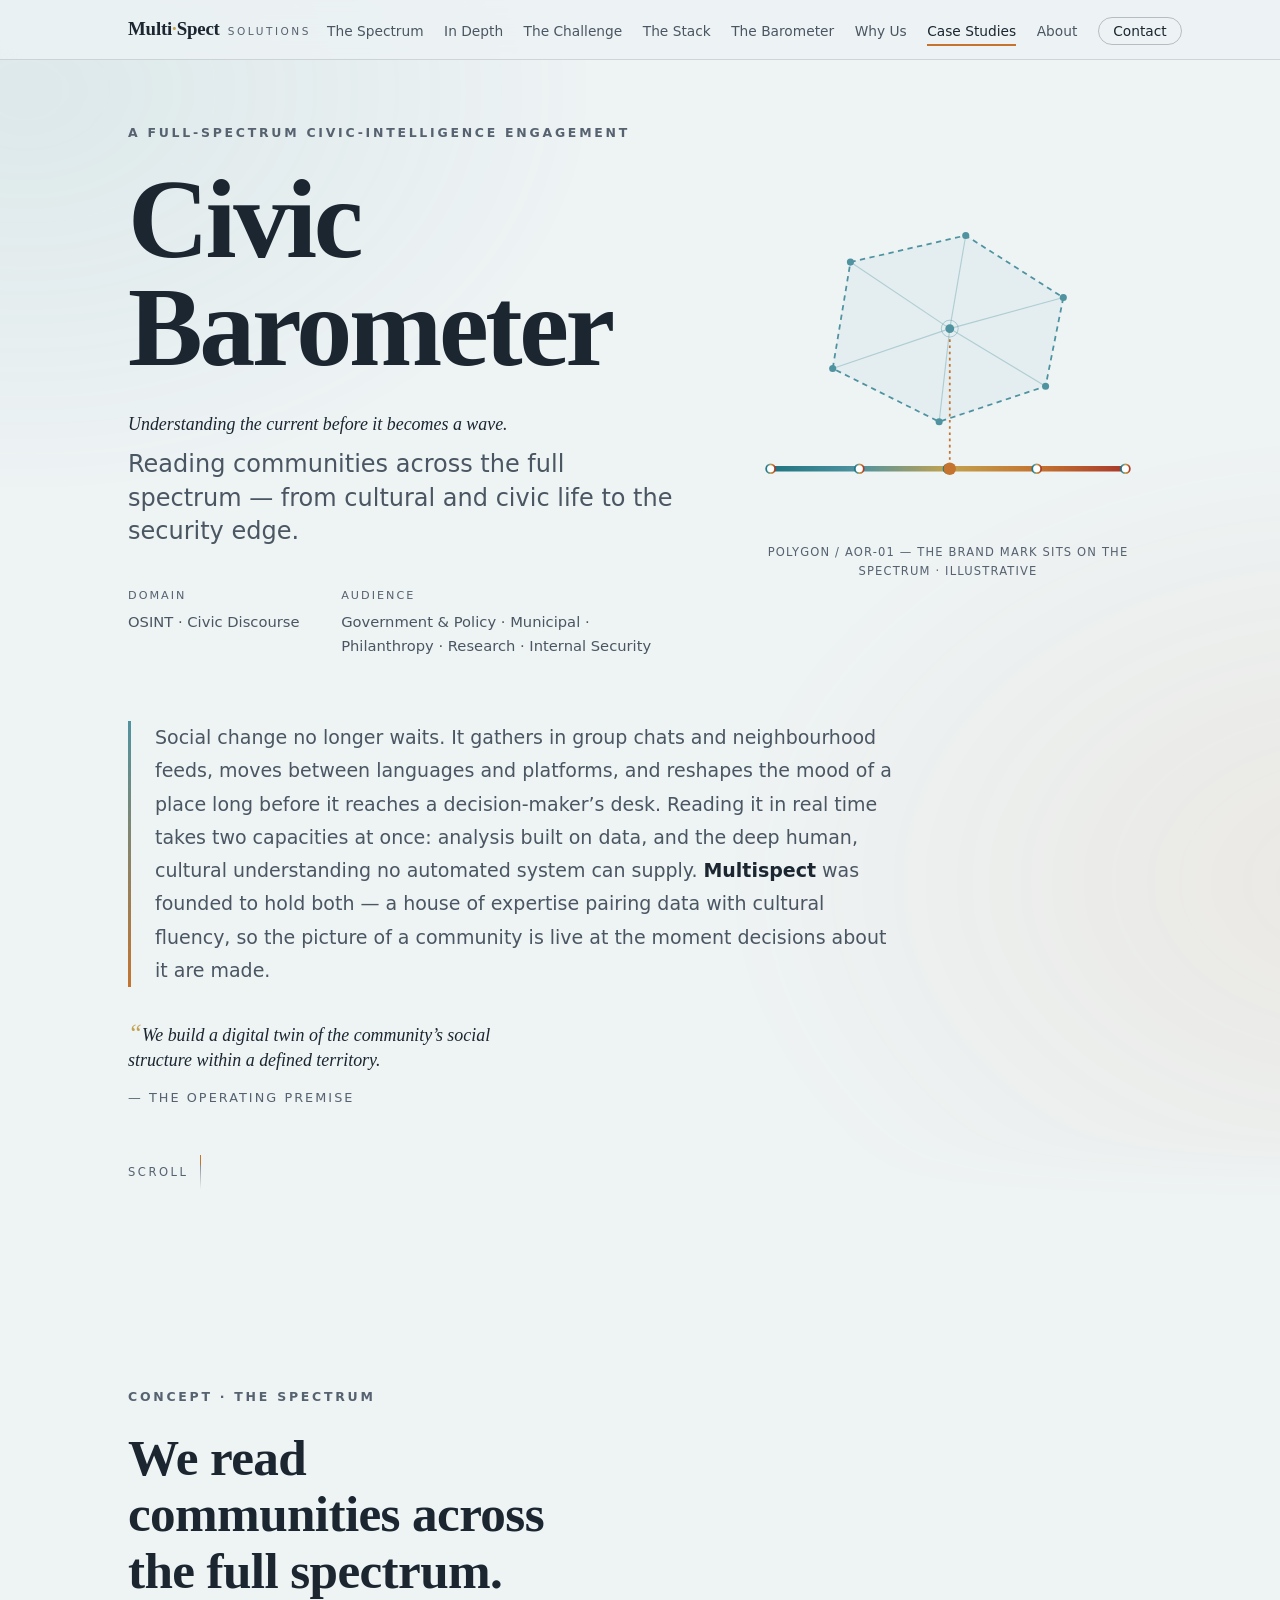
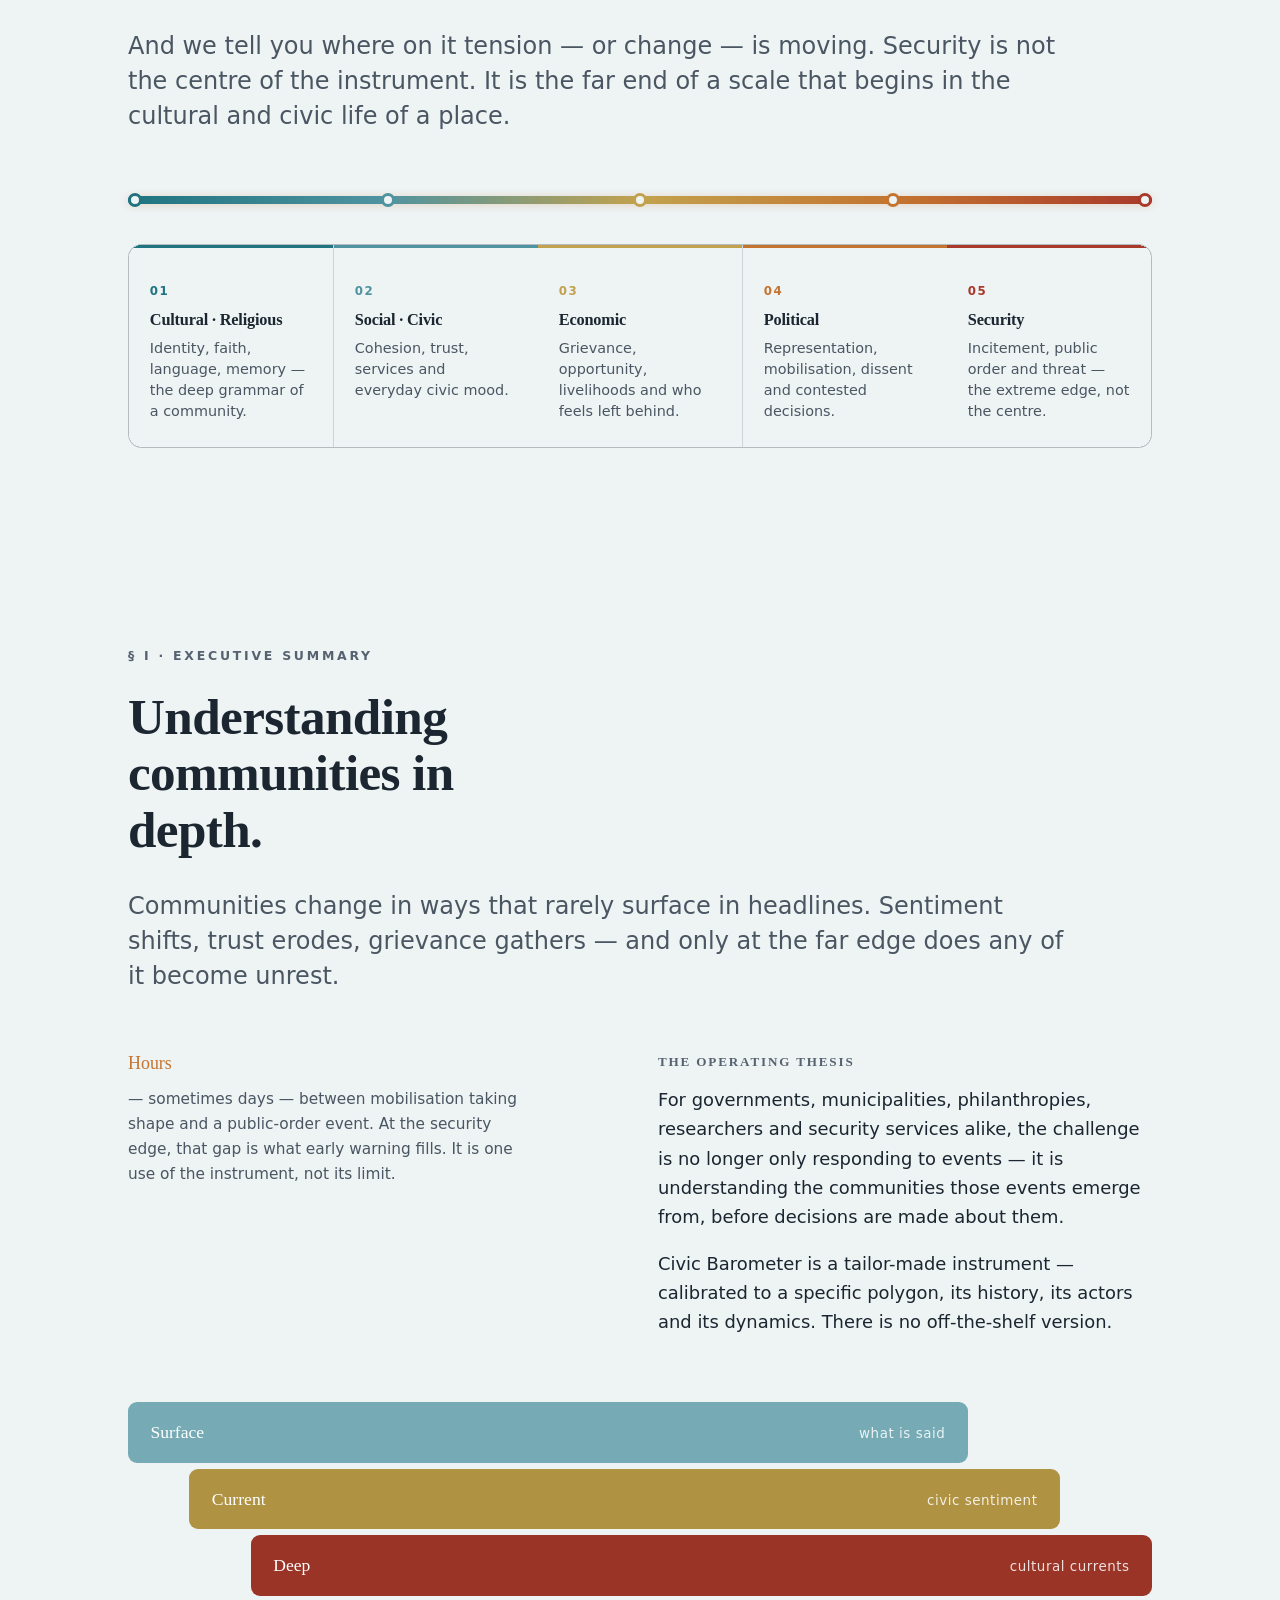
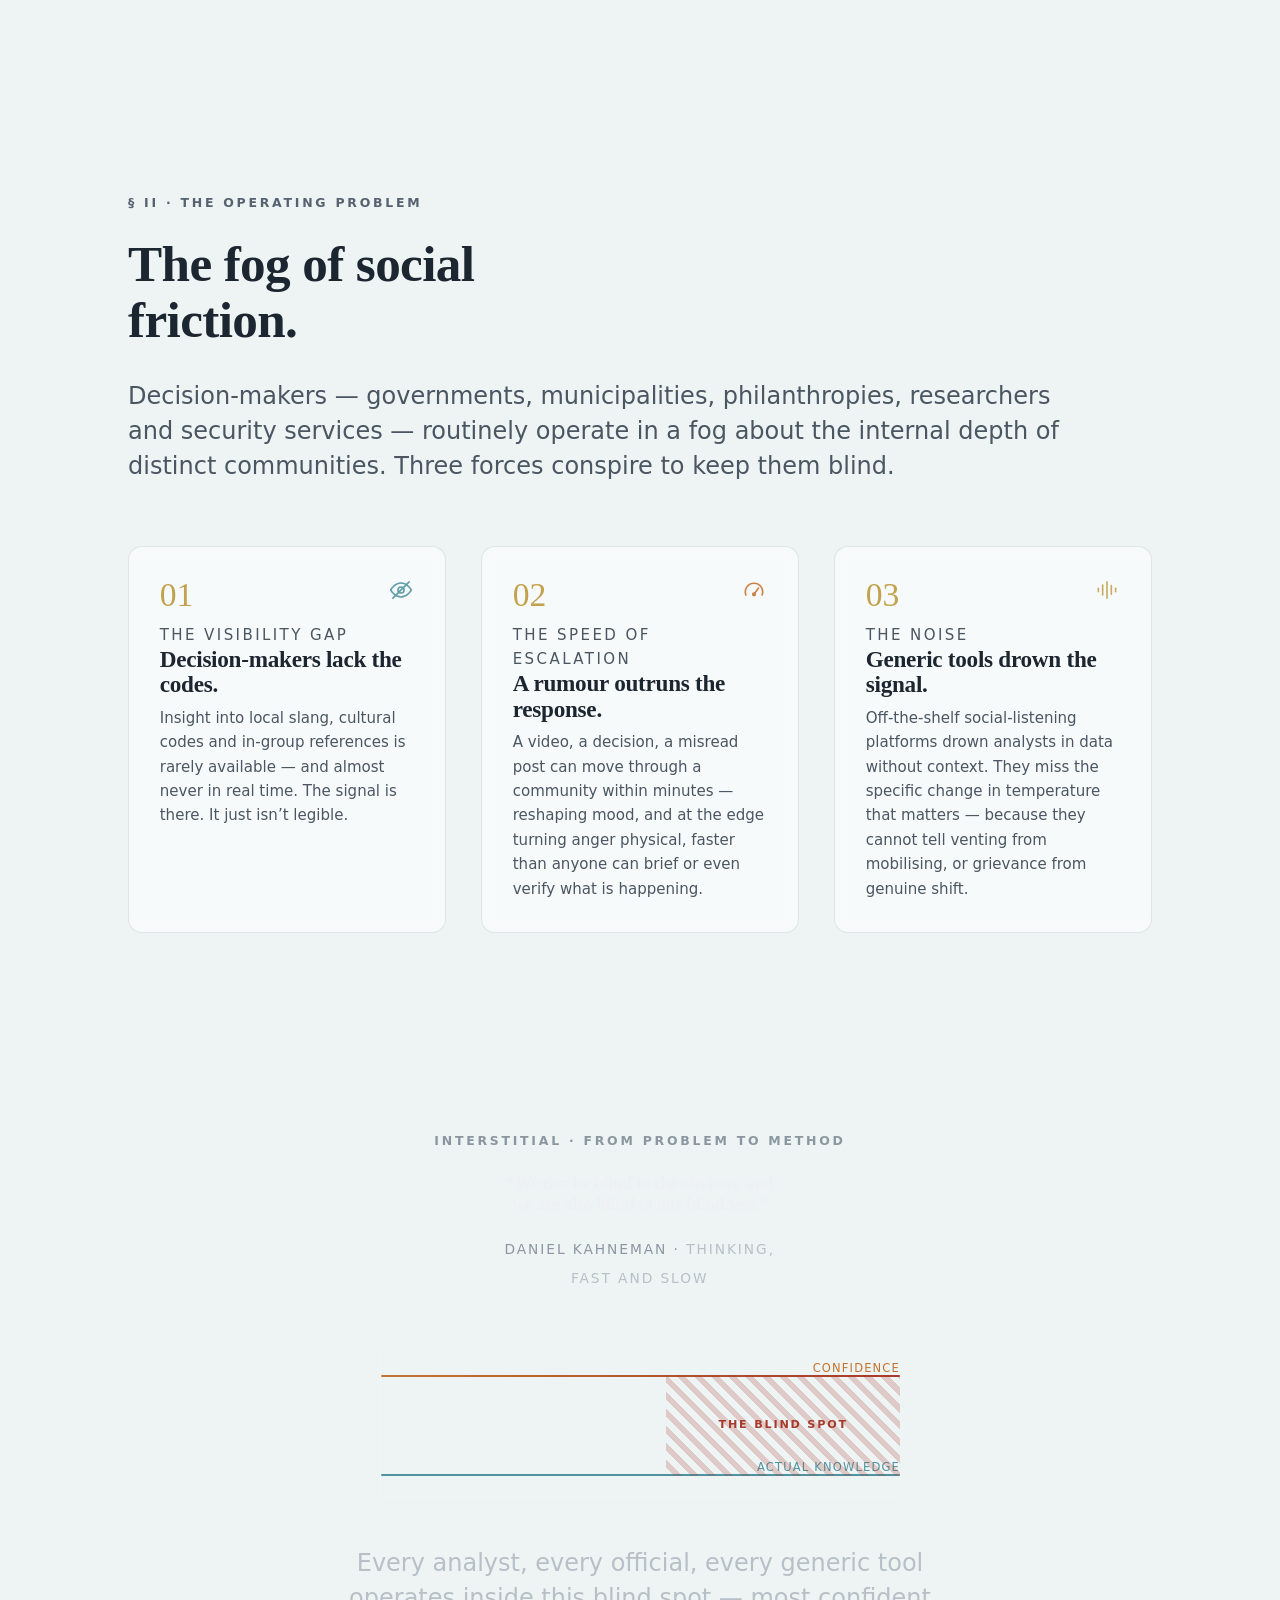
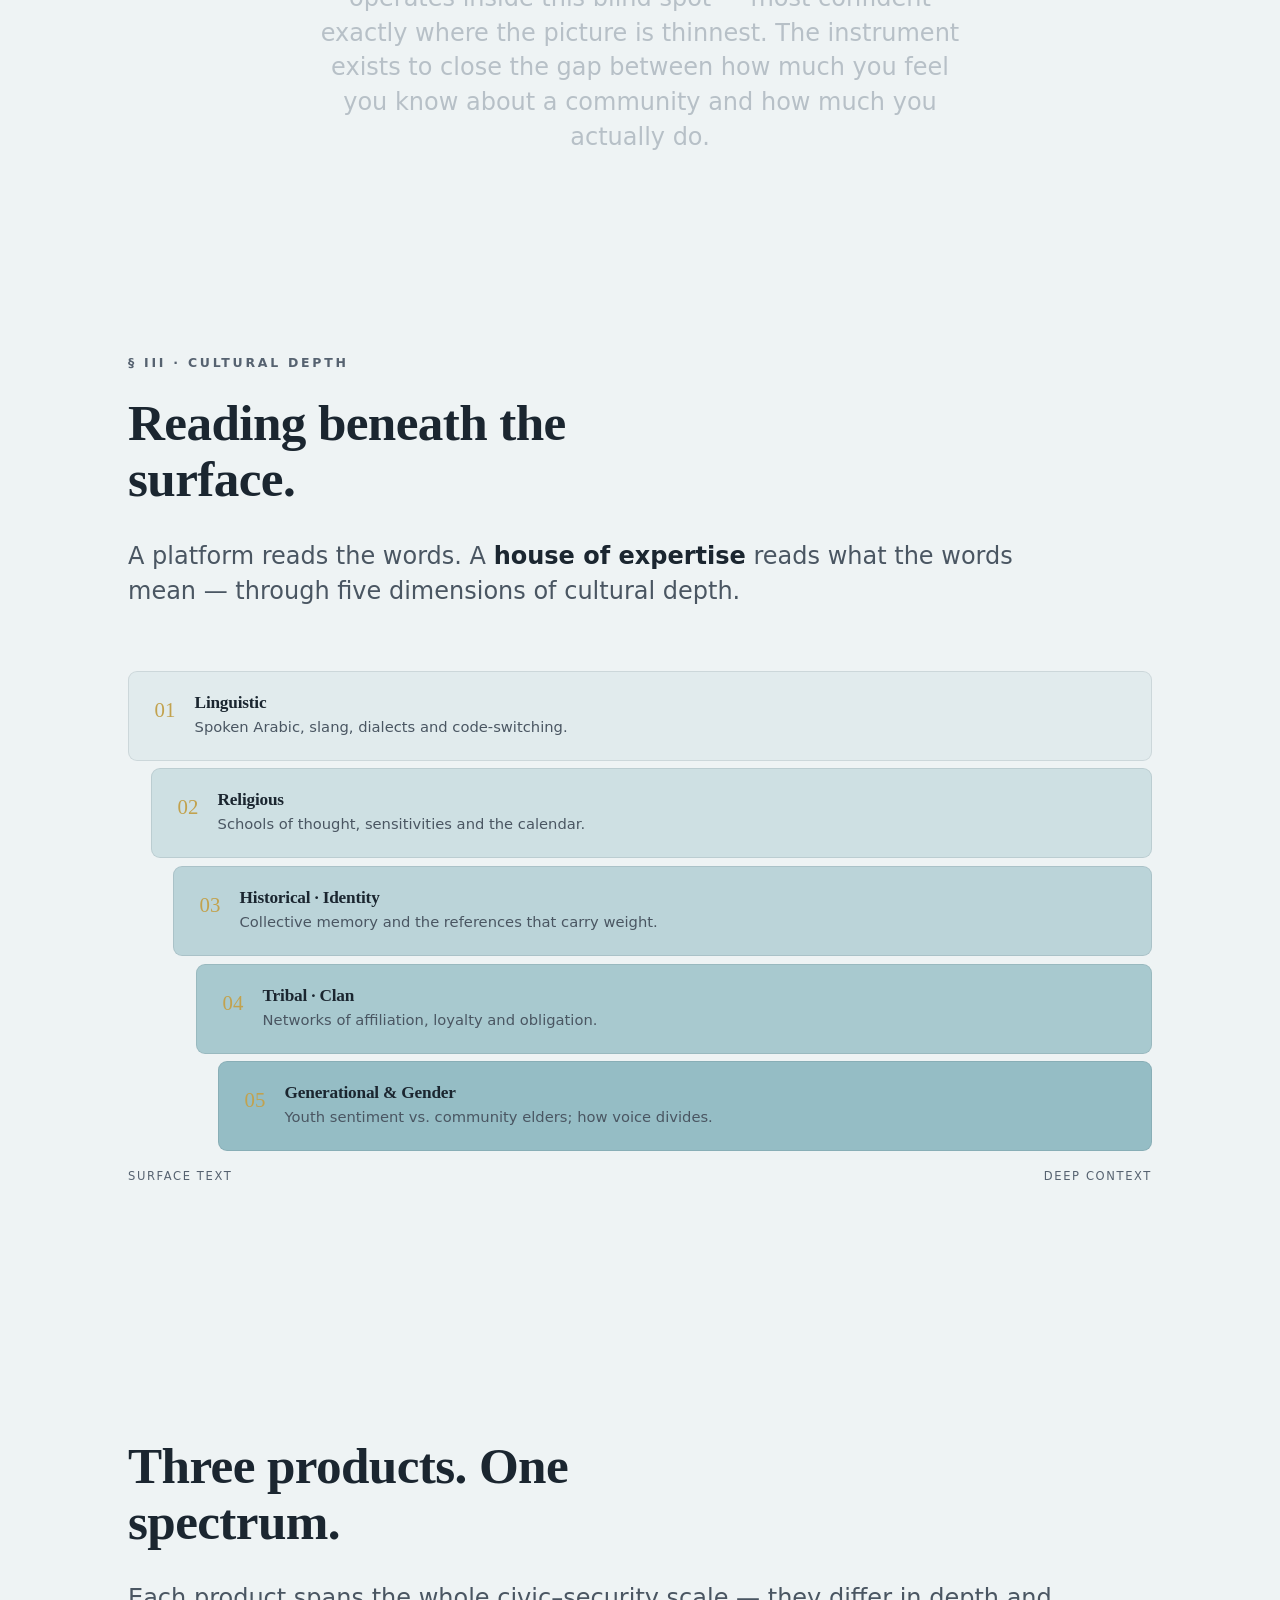
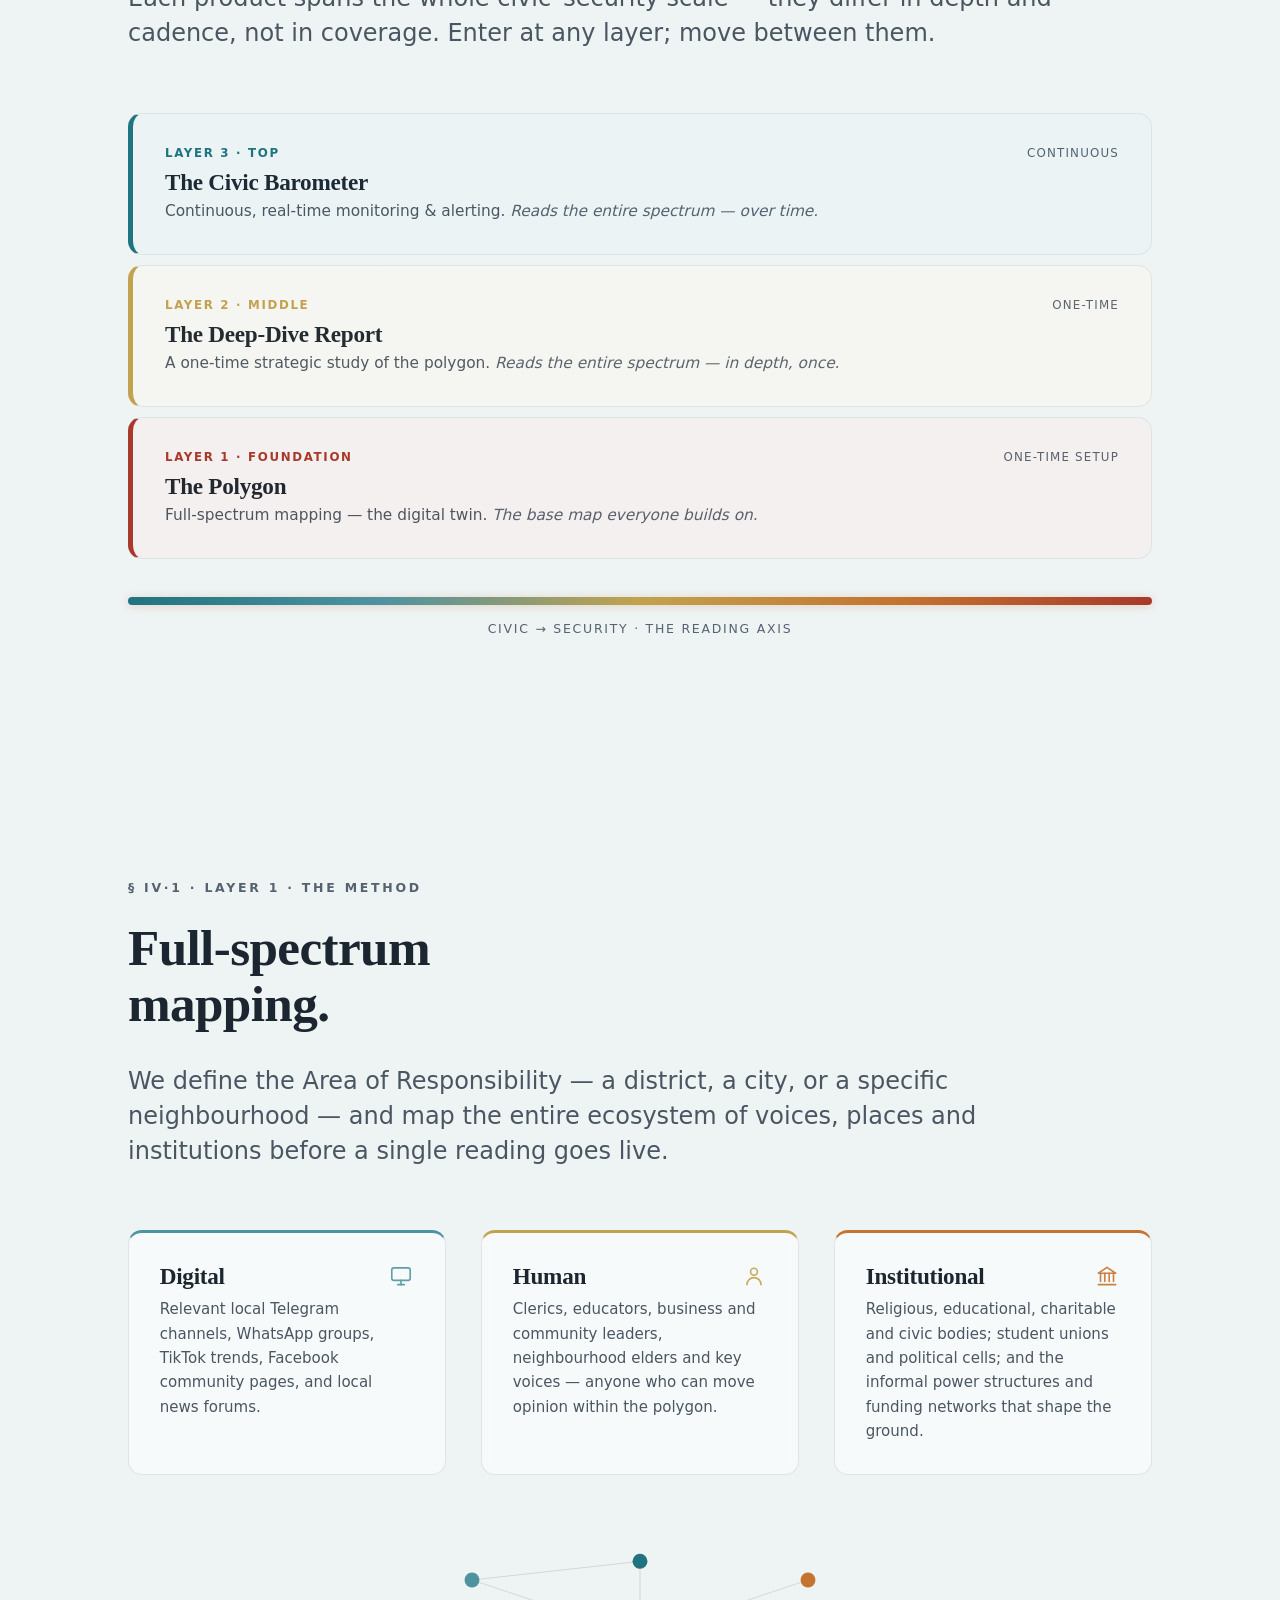
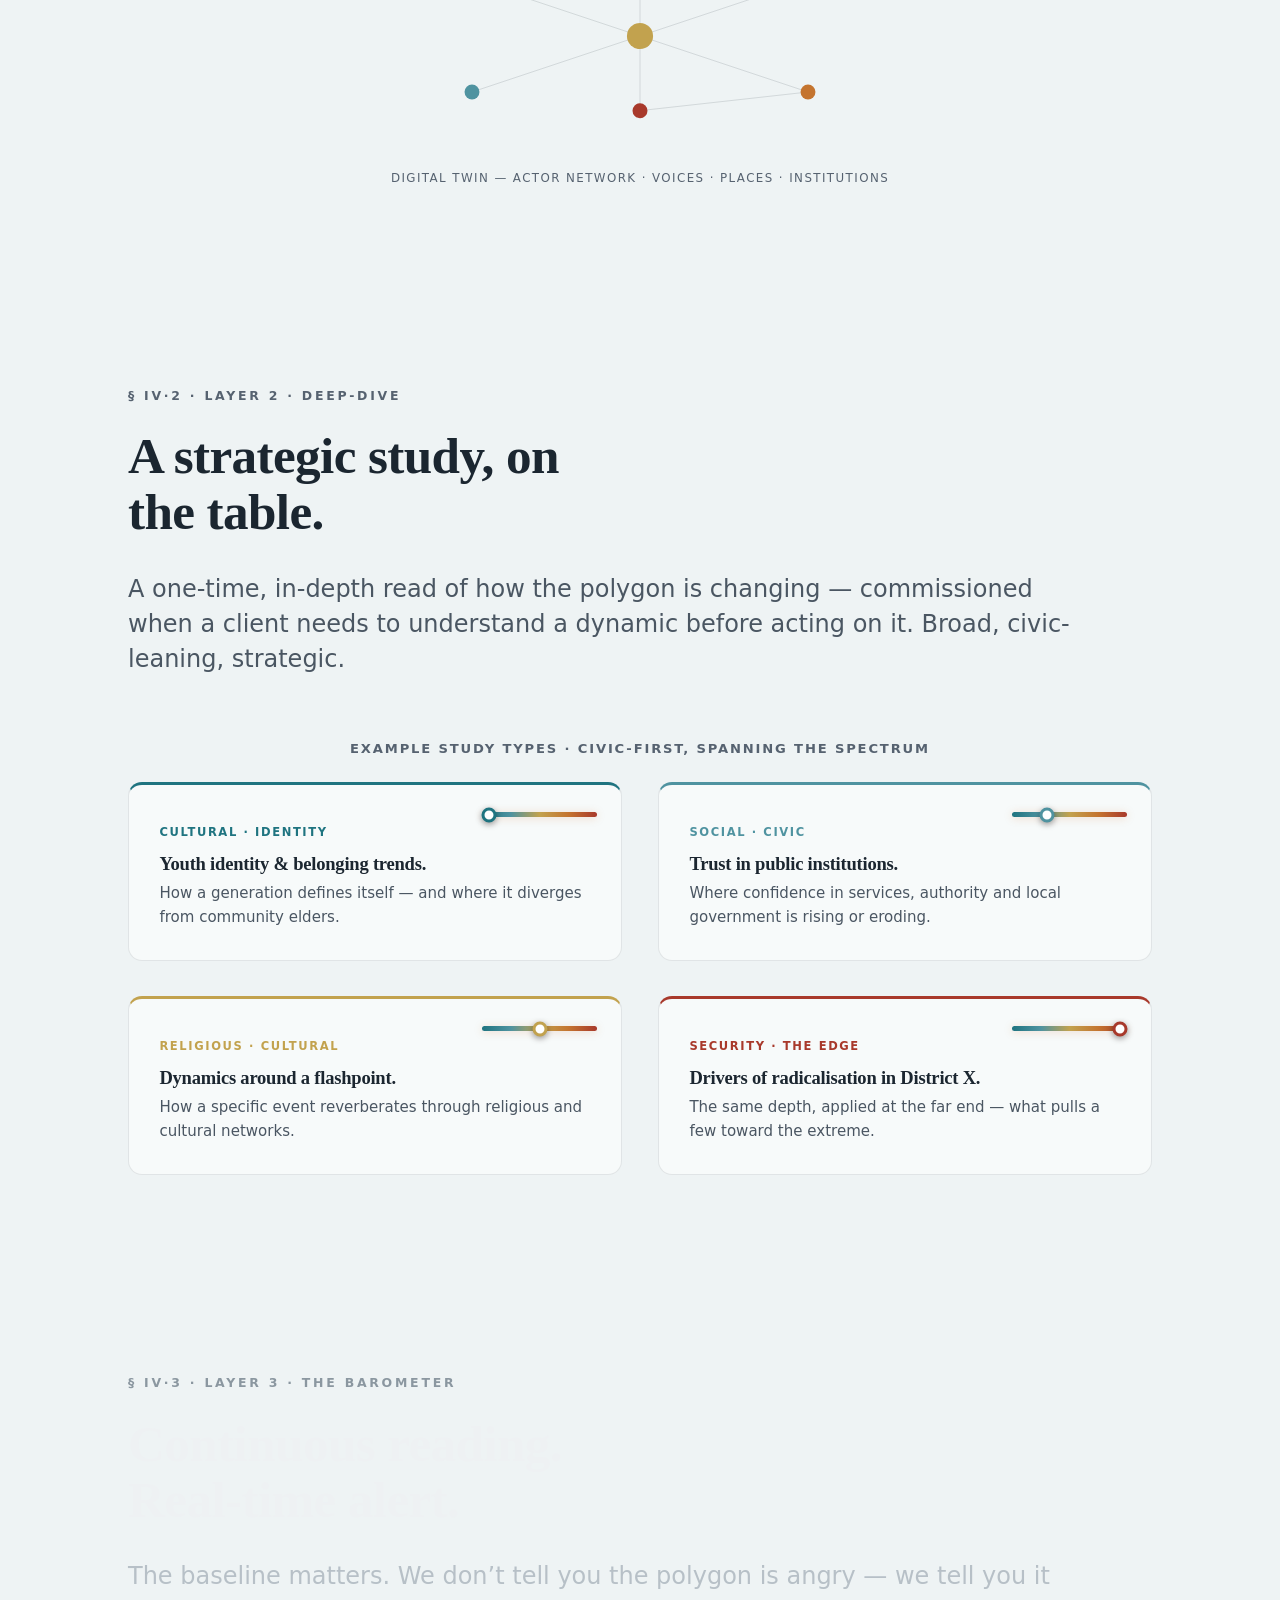
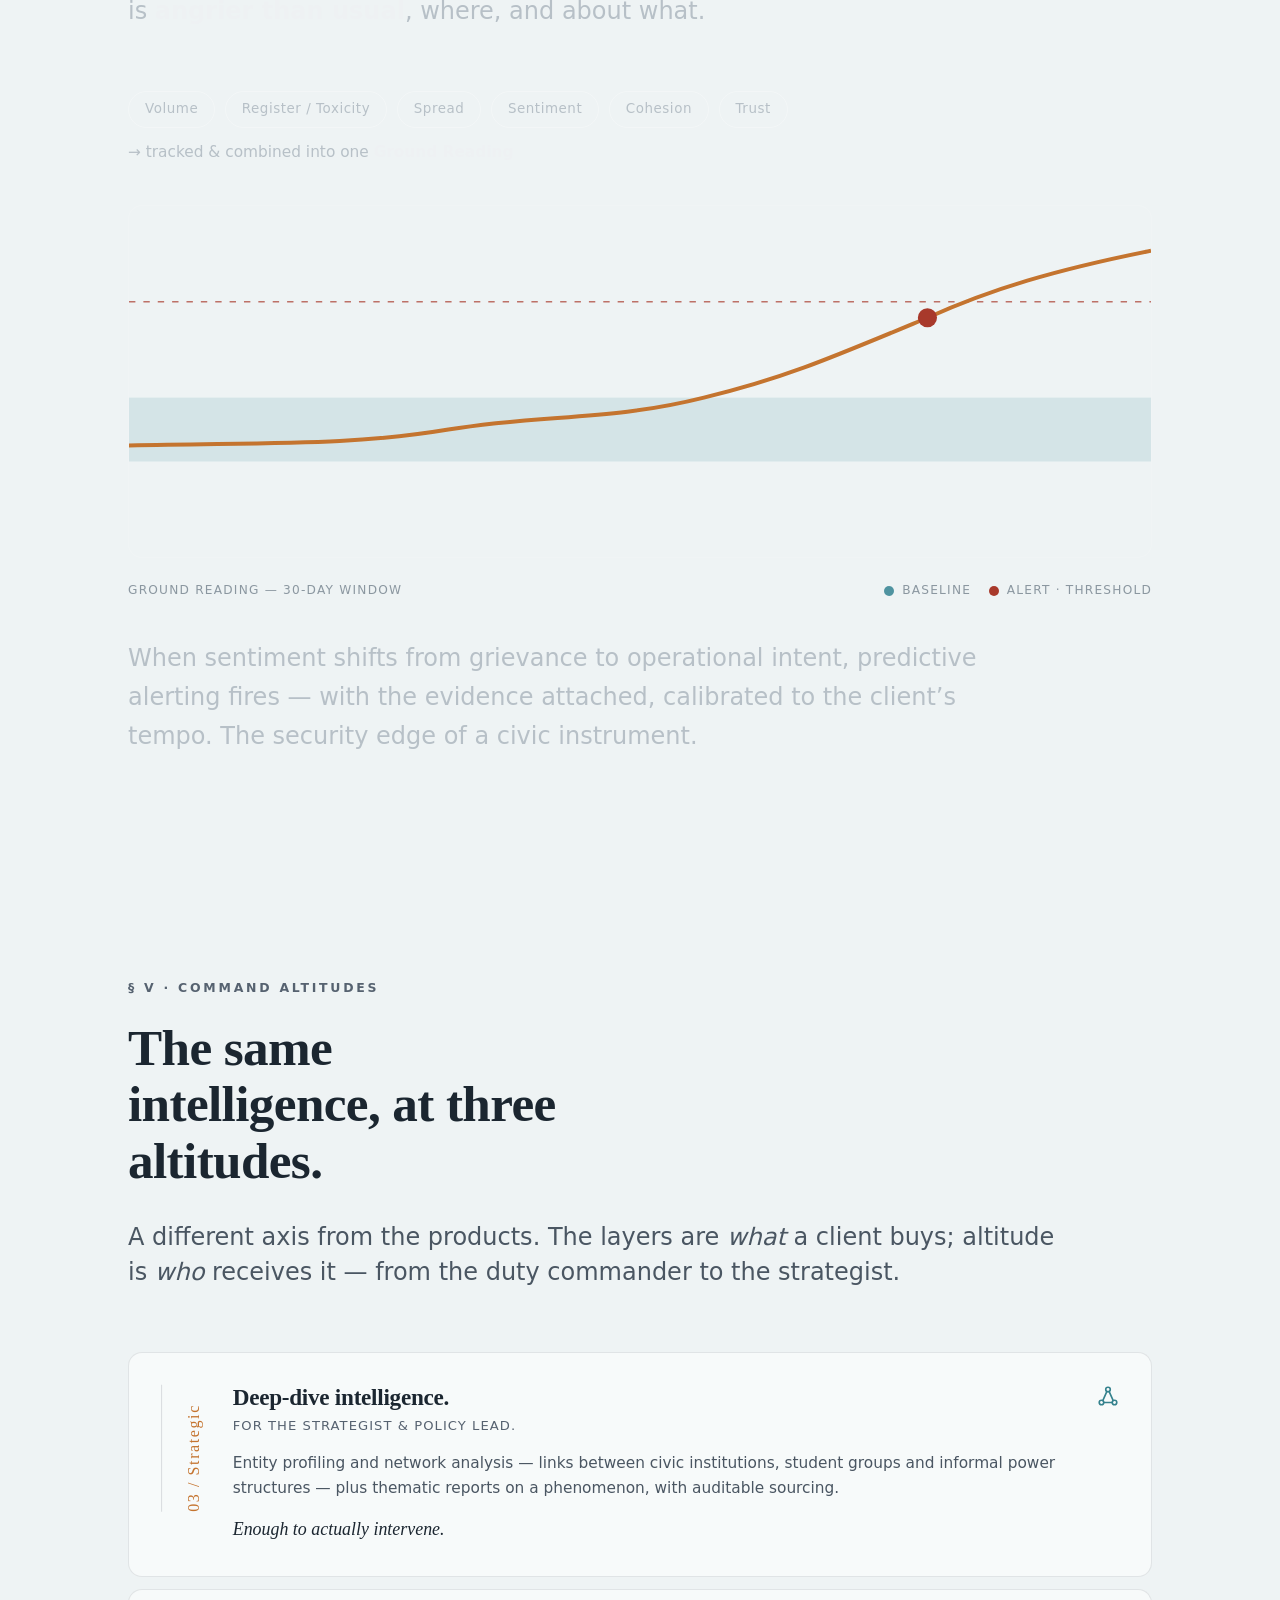
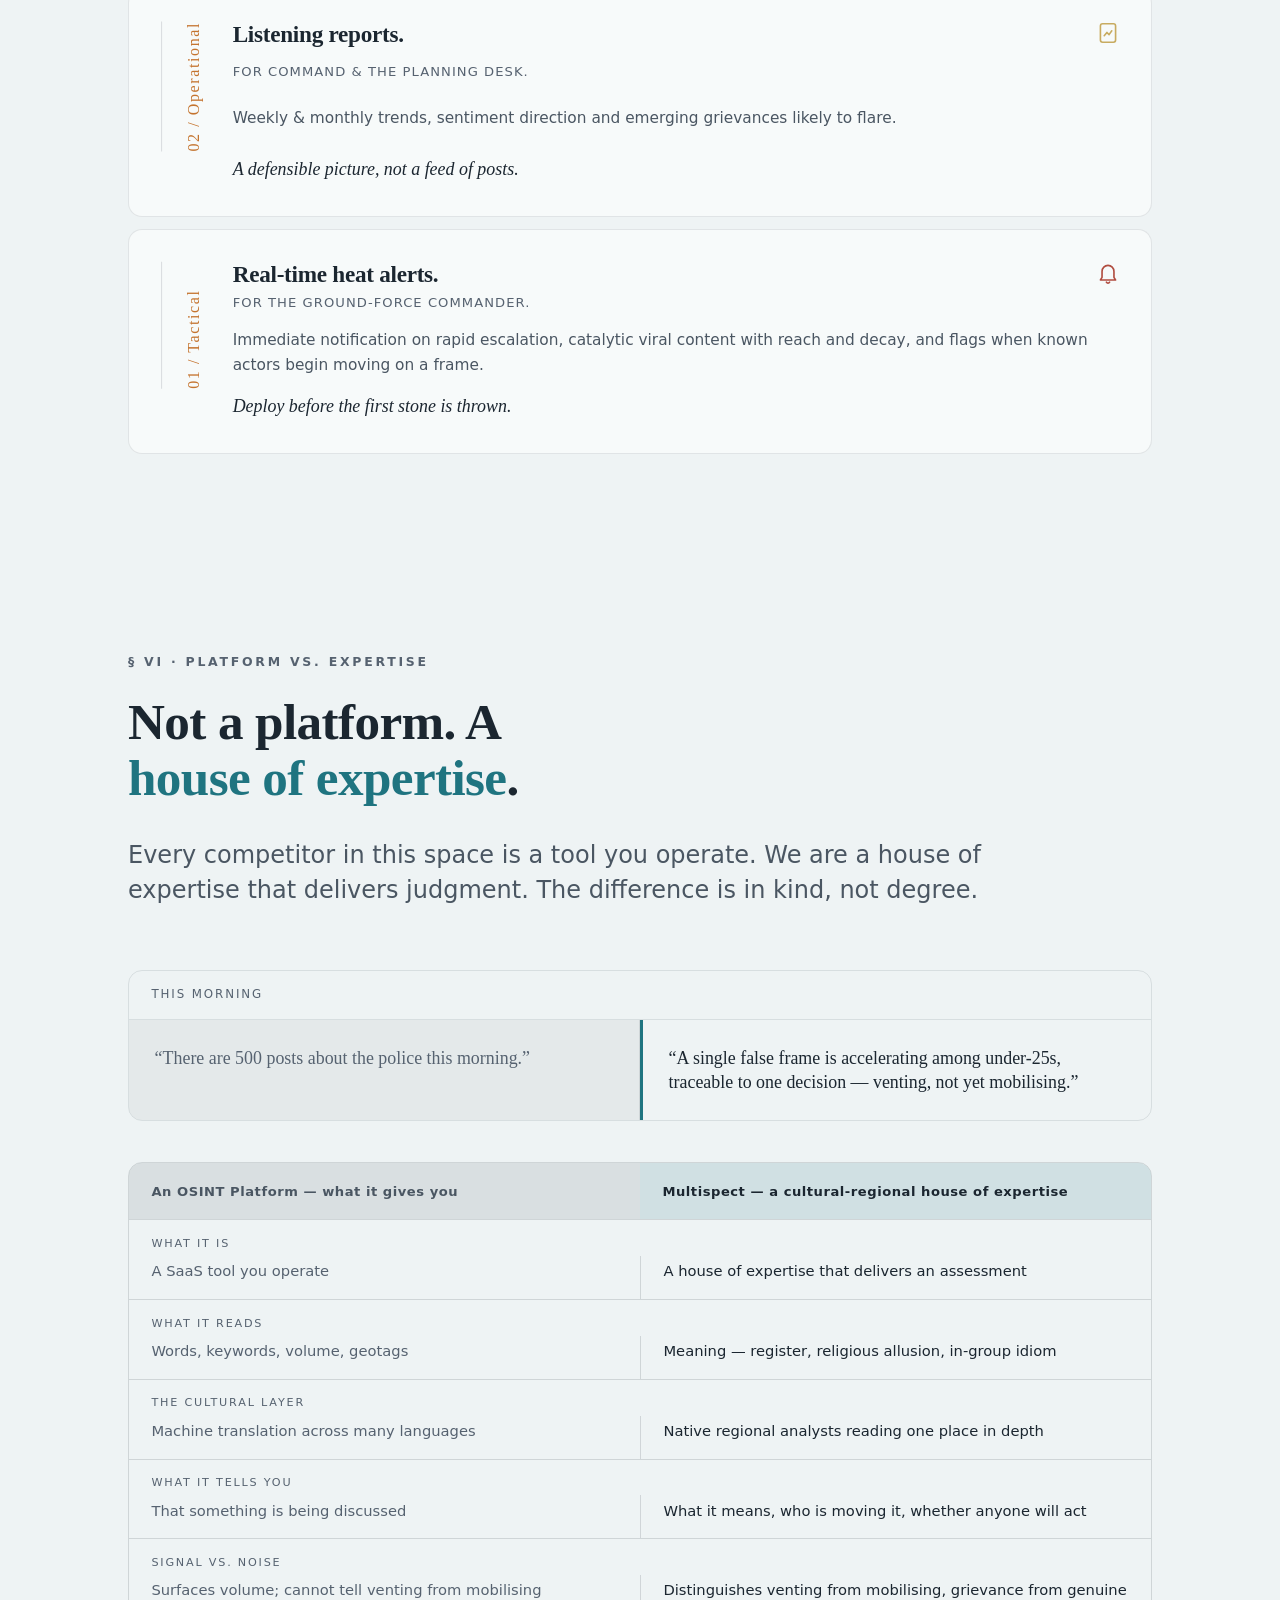
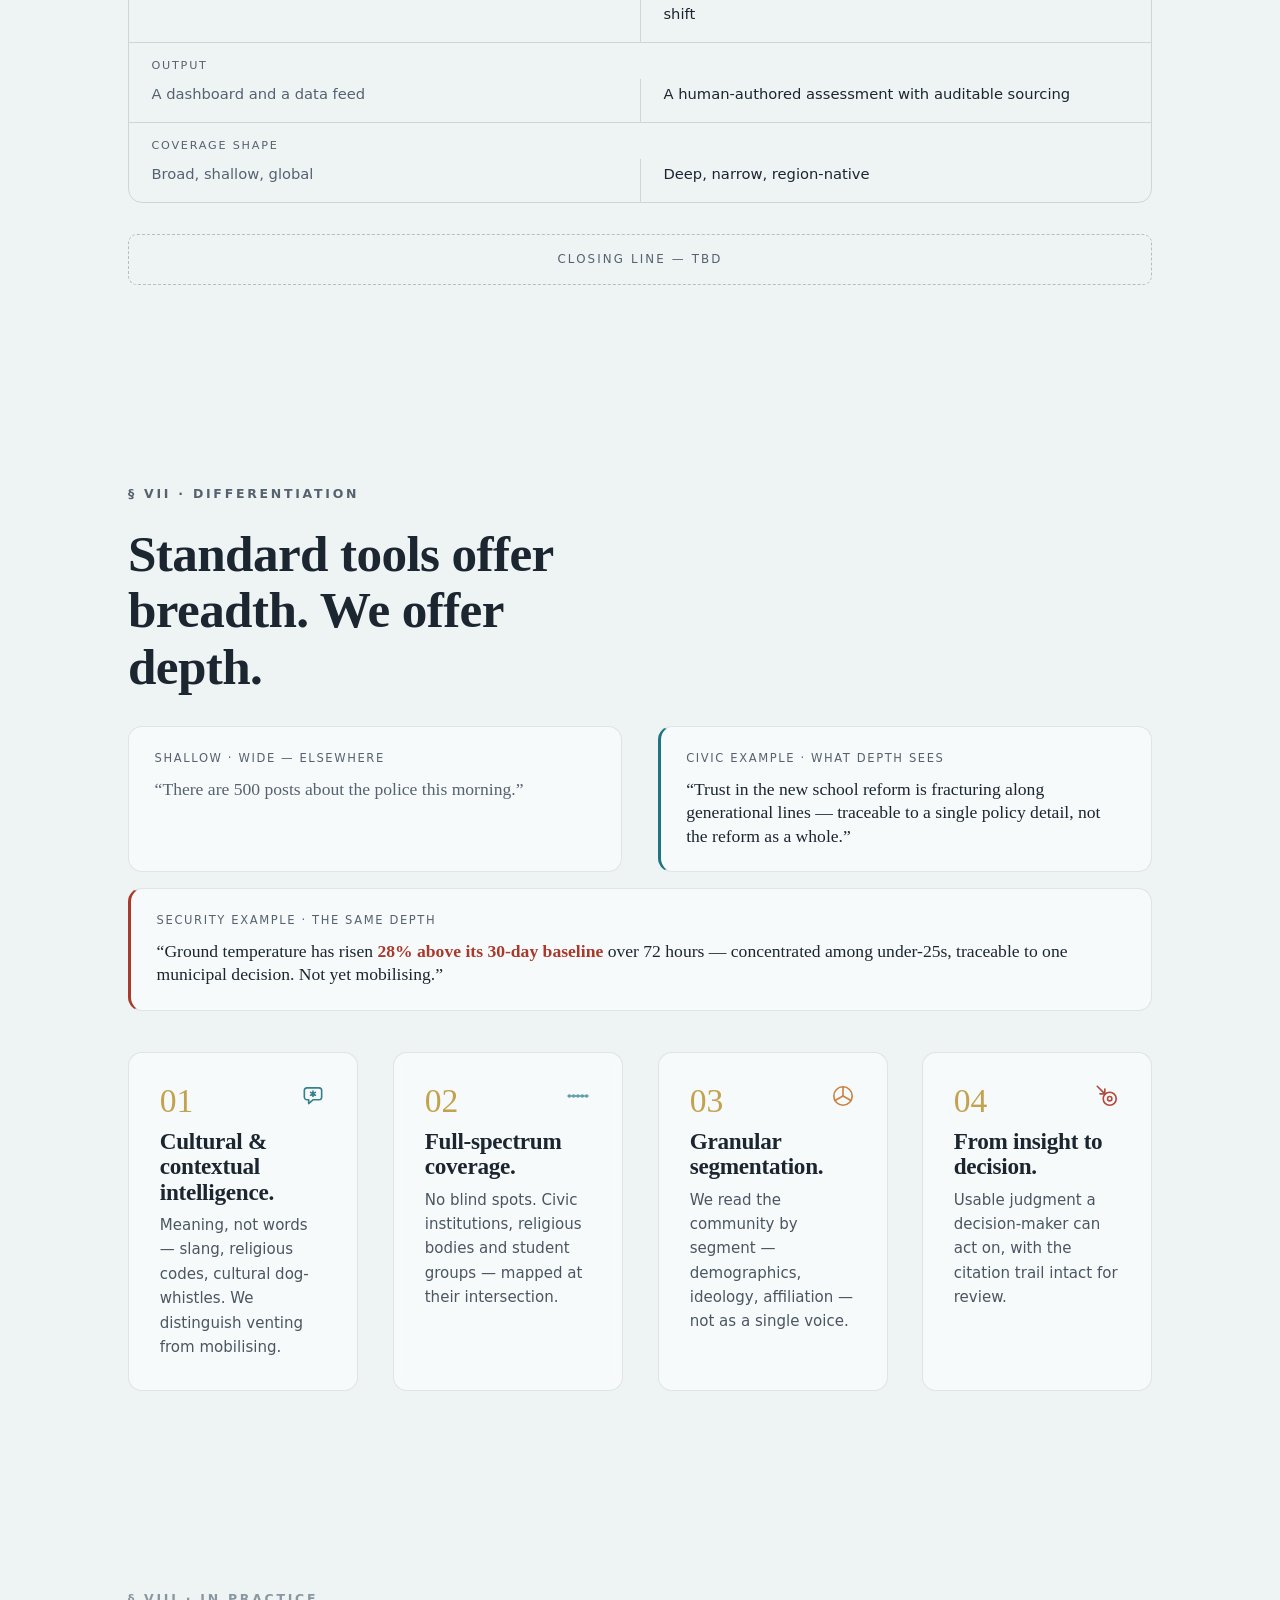
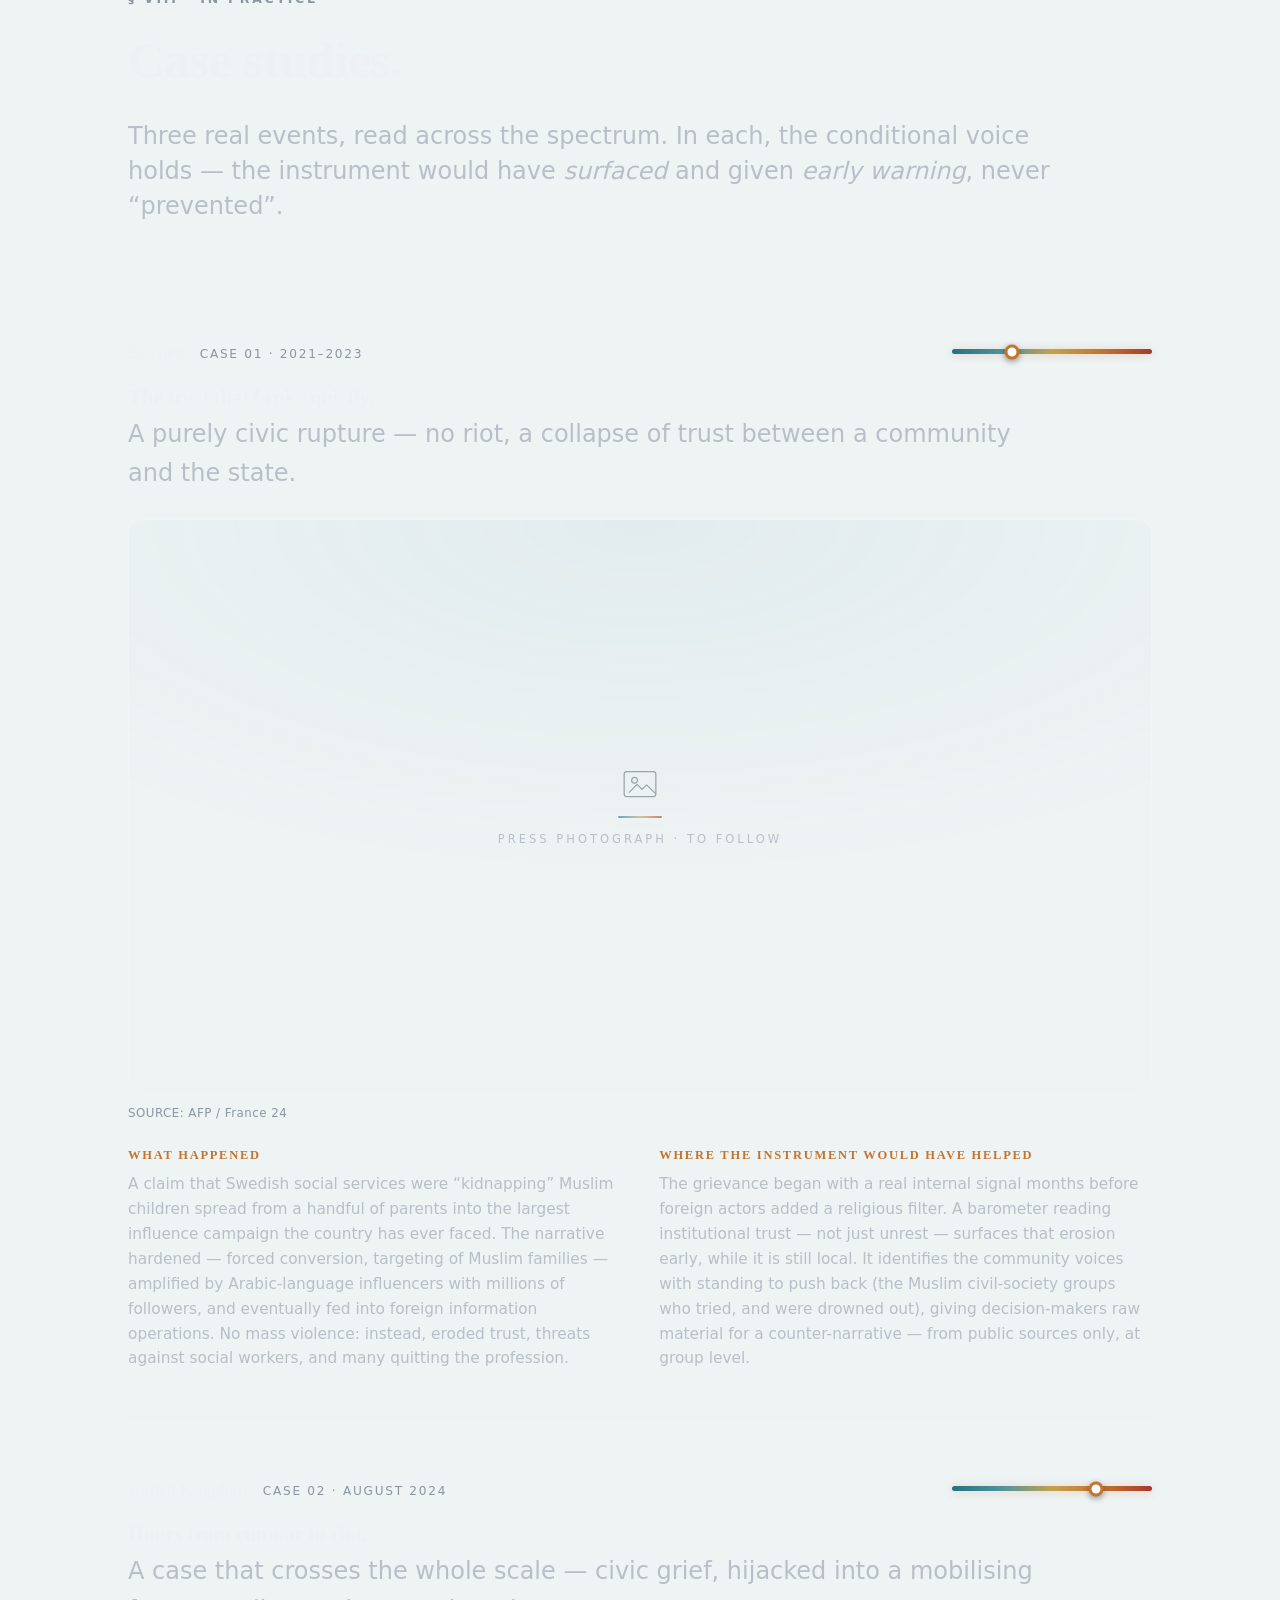
==== commit 3b61774d: "Merge pull request #5 from taltunik/content/hero-story Hero: story paragraph — why Multispect exists" ====
--- a/index.html
+++ b/index.html
@@ -128,6 +128,16 @@
       </div>
 
       <div class="wrap">
+        <!-- The story, in one breath — why this instrument exists -->
+        <p class="hero__story" data-reveal>
+          Social change no longer waits. It gathers in group chats and neighbourhood feeds, moves between
+          languages and platforms, and reshapes the mood of a place long before it reaches a decision-maker&rsquo;s
+          desk. Reading it in real time takes two capacities at once: analysis built on data, and the deep human,
+          cultural understanding no automated system can supply. <strong>Multispect</strong> was founded to hold
+          both — a house of expertise pairing data with cultural fluency, so the picture of a community is live
+          at the moment decisions about it are made.
+        </p>
+
         <p class="hero__premise" data-reveal>
           <span class="quote-glyph" aria-hidden="true">“</span>We build a digital twin of the community’s social structure within a defined territory.<span class="quote-attr">— The Operating Premise</span>
         </p>
--- a/styles.css
+++ b/styles.css
@@ -265,8 +265,13 @@
 .hero__motif figcaption{font-size:.72rem;letter-spacing:.1em;text-transform:uppercase;color:var(--text-faint);
   text-align:center;margin-top:1rem;}
 
+.hero__story{max-width:64ch;margin:clamp(2.8rem,7vh,5rem) 0 0;padding-left:1.5rem;
+  border-left:3px solid;border-image:linear-gradient(180deg,var(--spec-2),var(--spec-4)) 1;
+  font-size:calc(var(--fs-body)*1.06);line-height:1.75;color:var(--text-soft);}
+
 .hero__premise{font-family:var(--font-display);font-size:clamp(1.15rem,.95rem+1vw,1.7rem);font-style:italic;
   max-width:48ch;margin:clamp(2.5rem,6vh,5rem) 0 0;color:var(--text);line-height:1.4;position:relative;}
+.hero__story + .hero__premise{margin-top:clamp(1.8rem,4vh,3rem);}
 .quote-glyph{color:var(--spec-3);font-size:1.4em;line-height:0;}
 .quote-attr{display:block;font-style:normal;font-family:var(--font-body);font-size:.8rem;letter-spacing:.16em;
   text-transform:uppercase;color:var(--text-faint);margin-top:1rem;}
